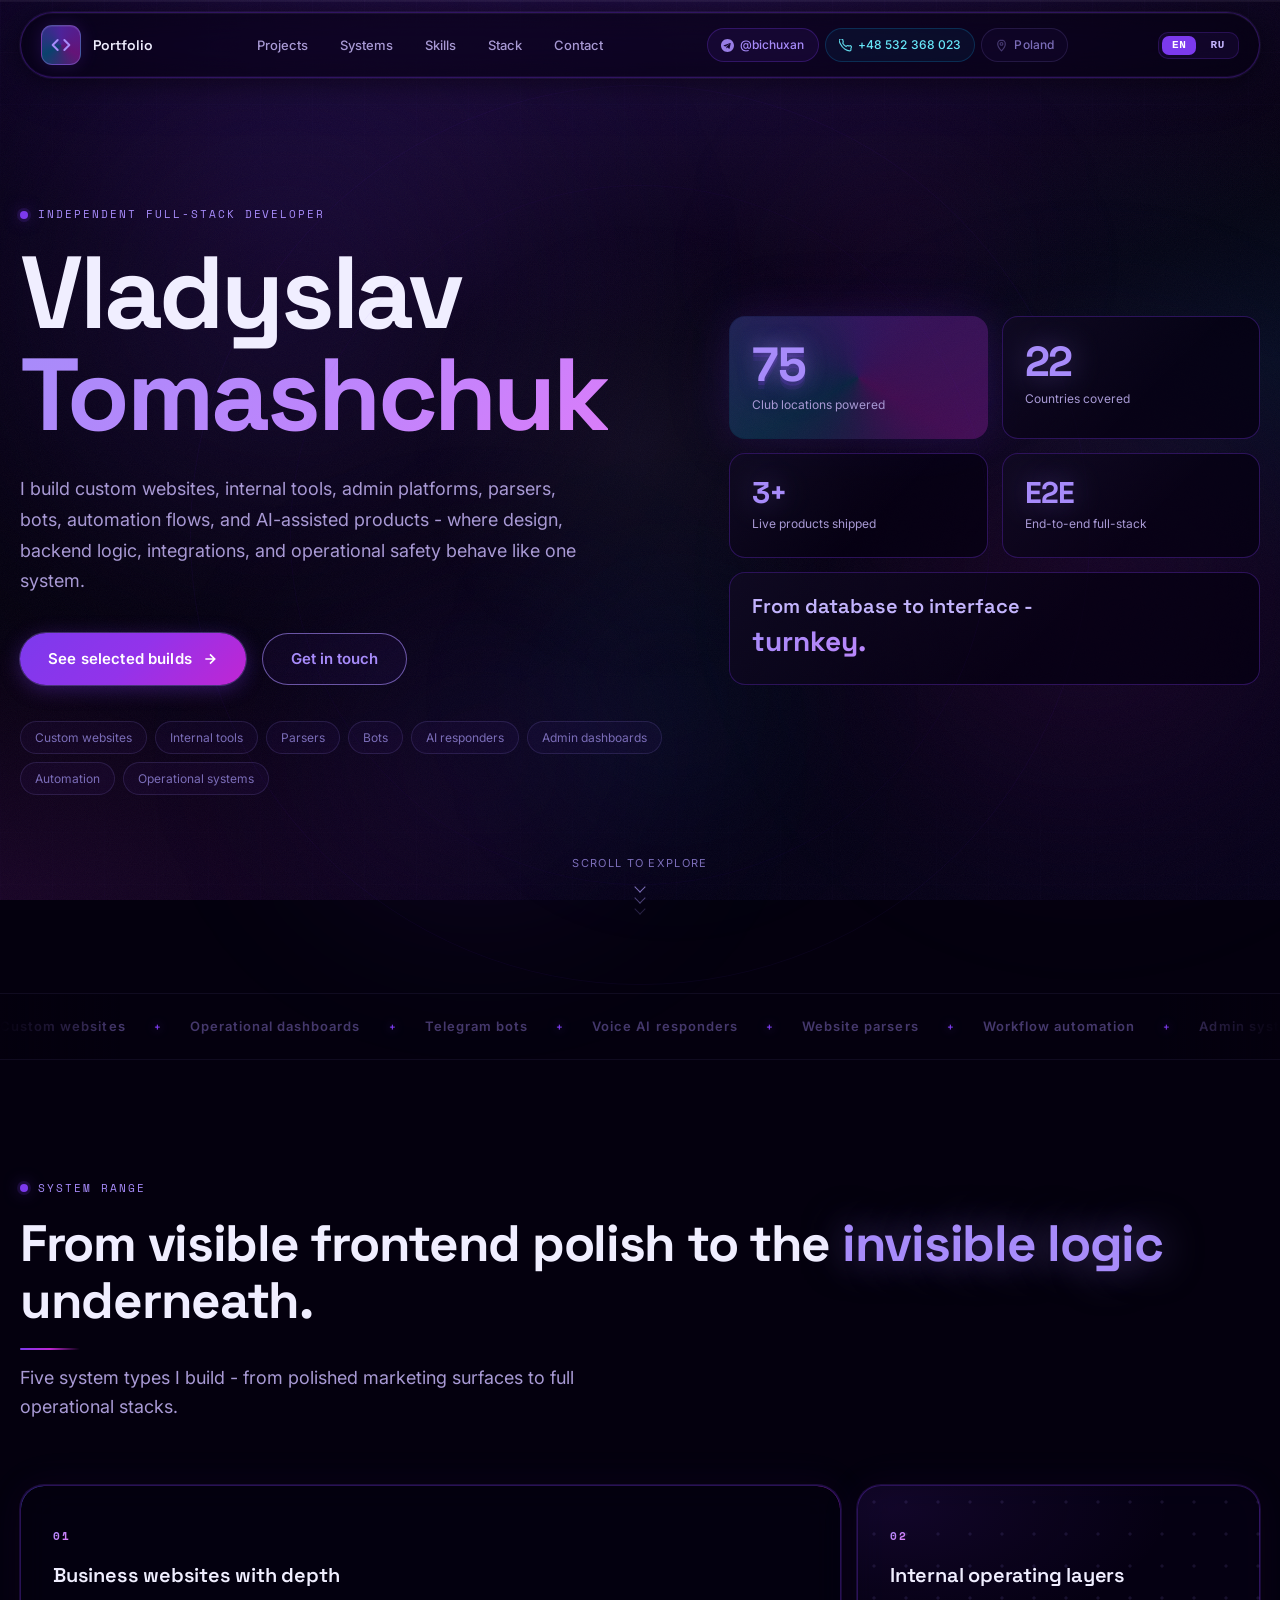
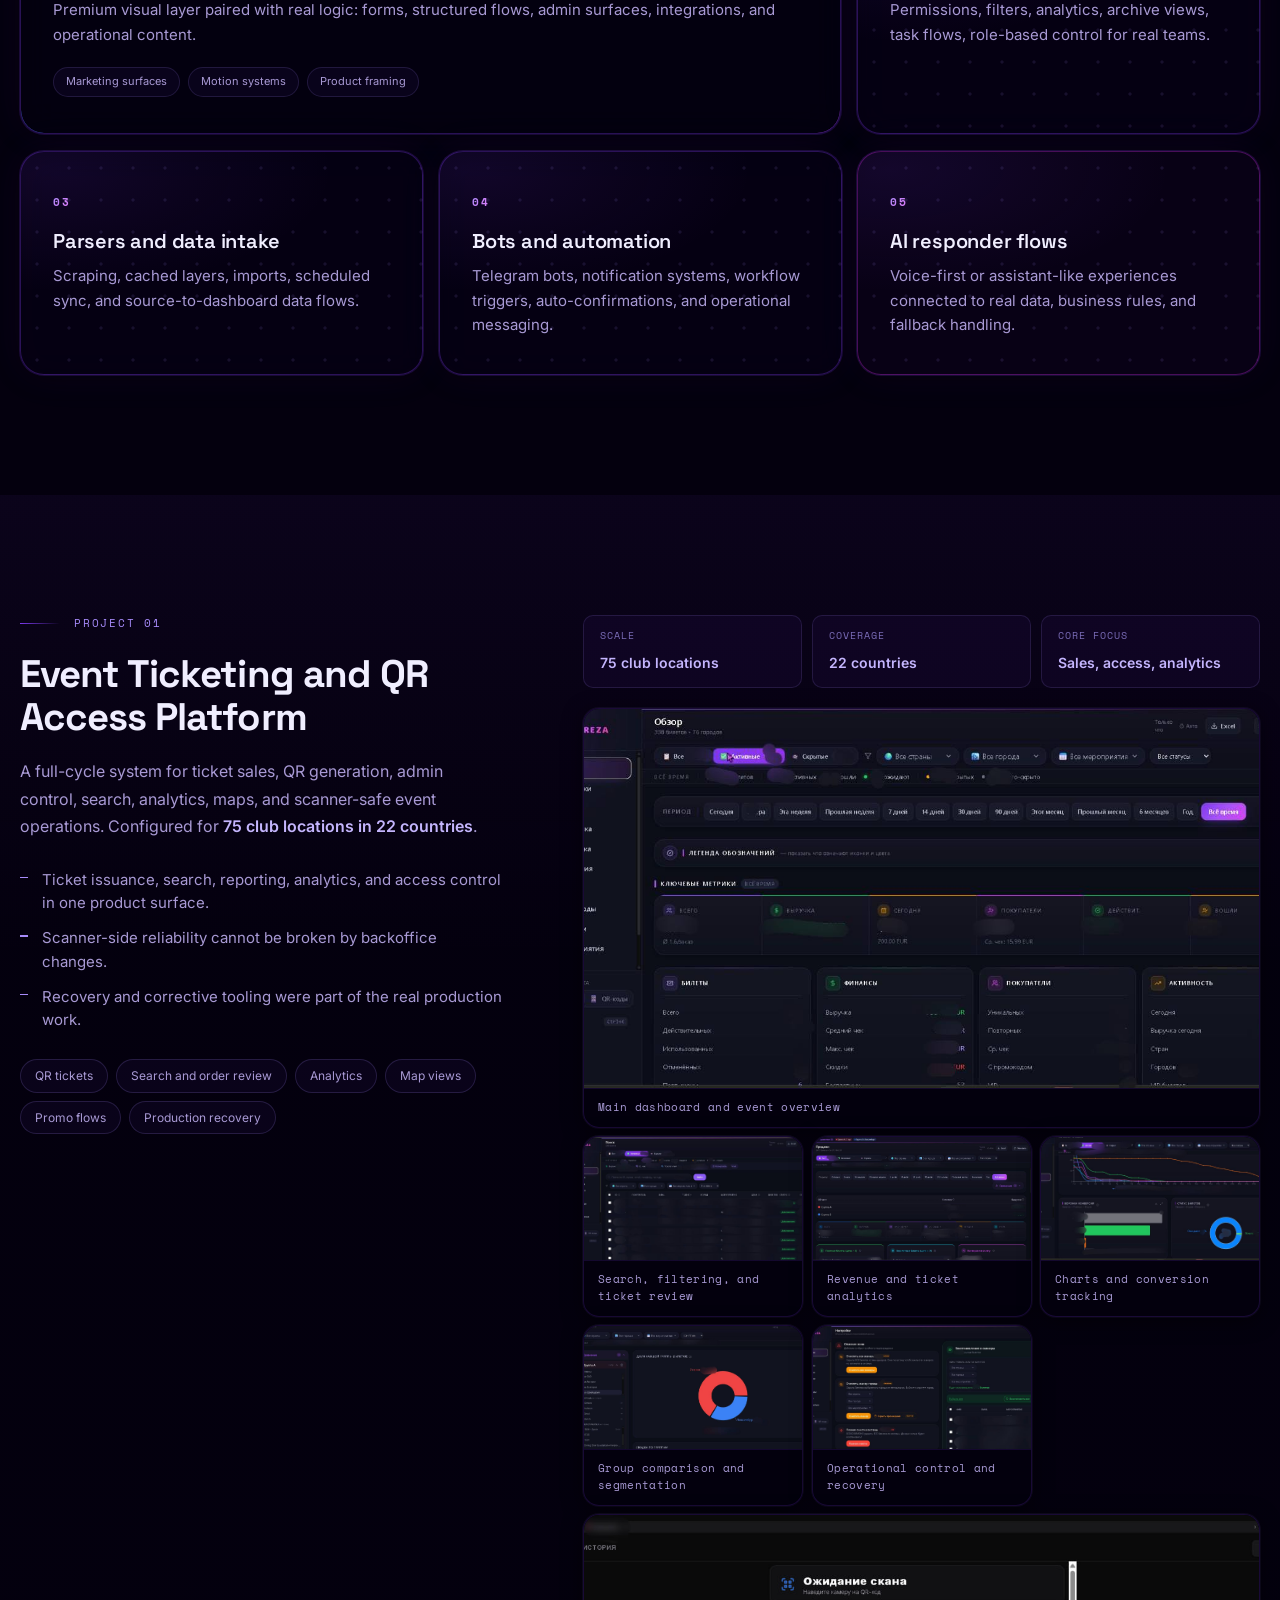
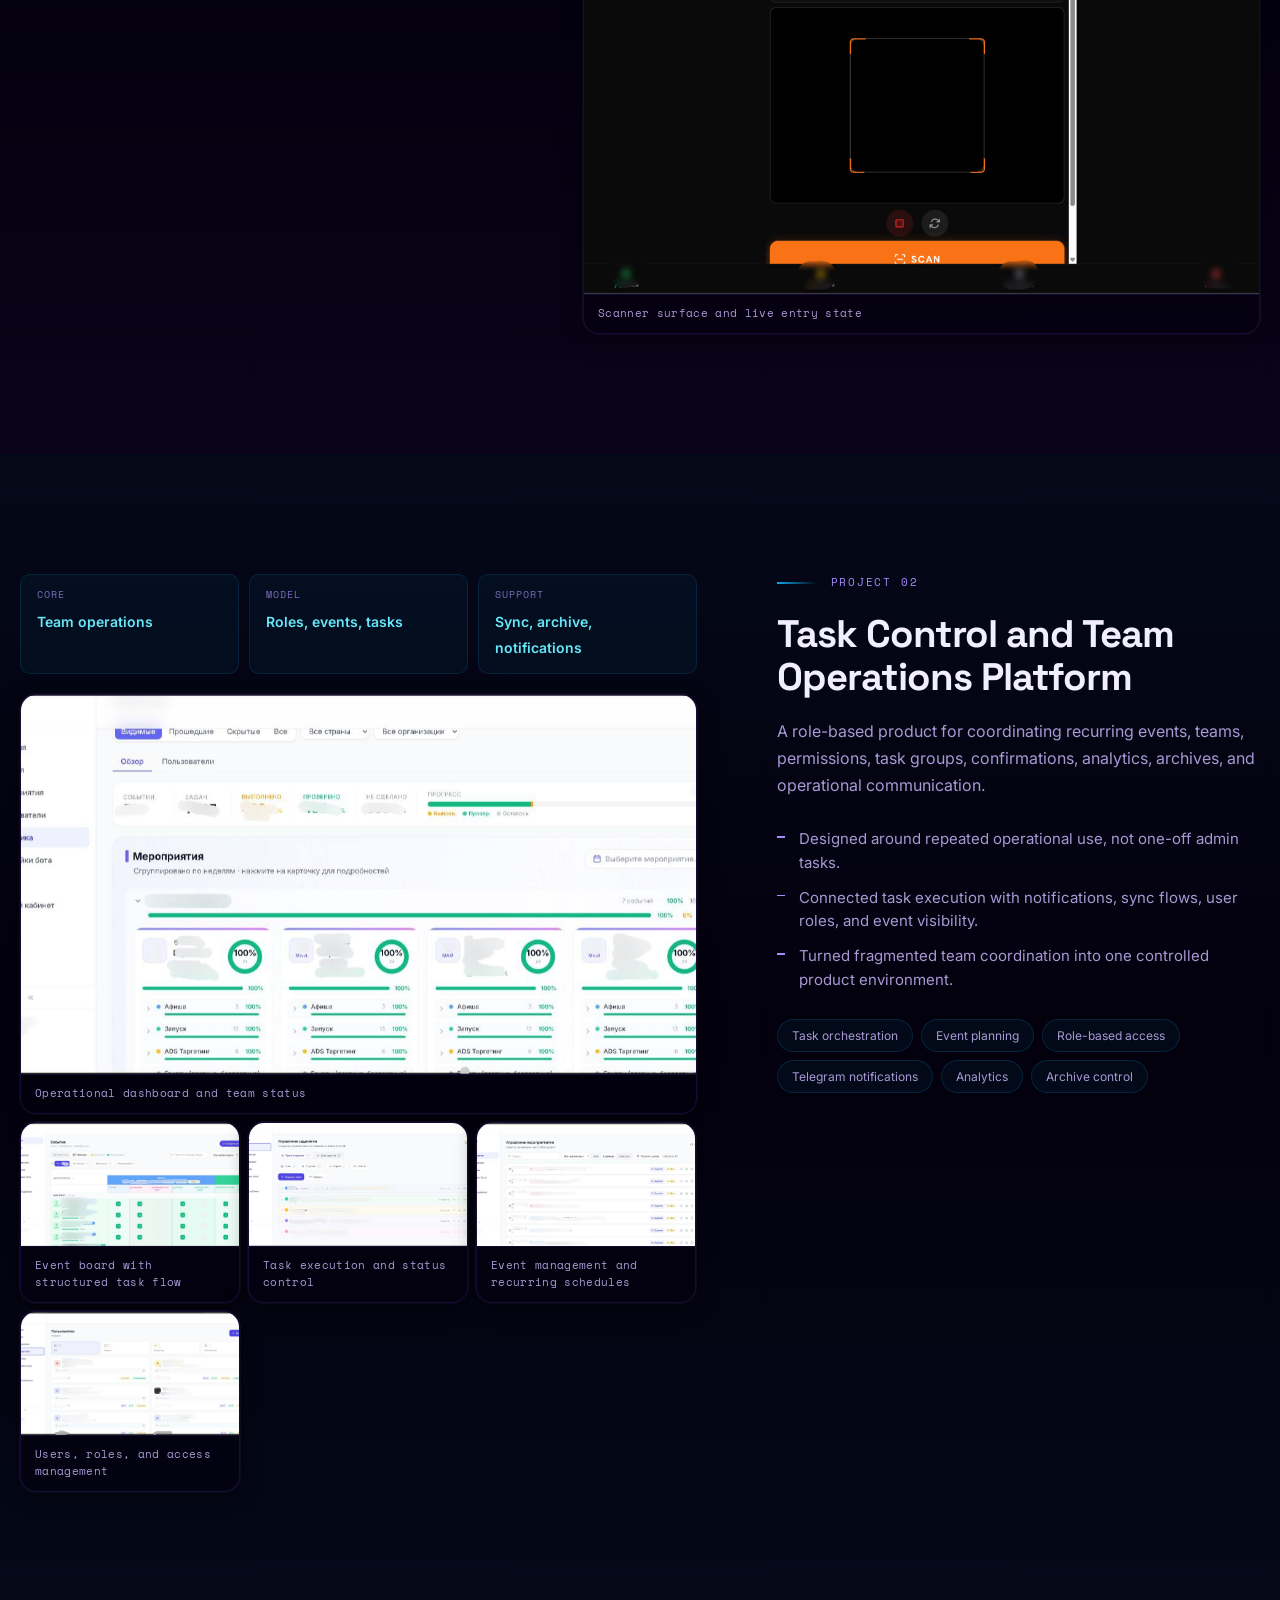
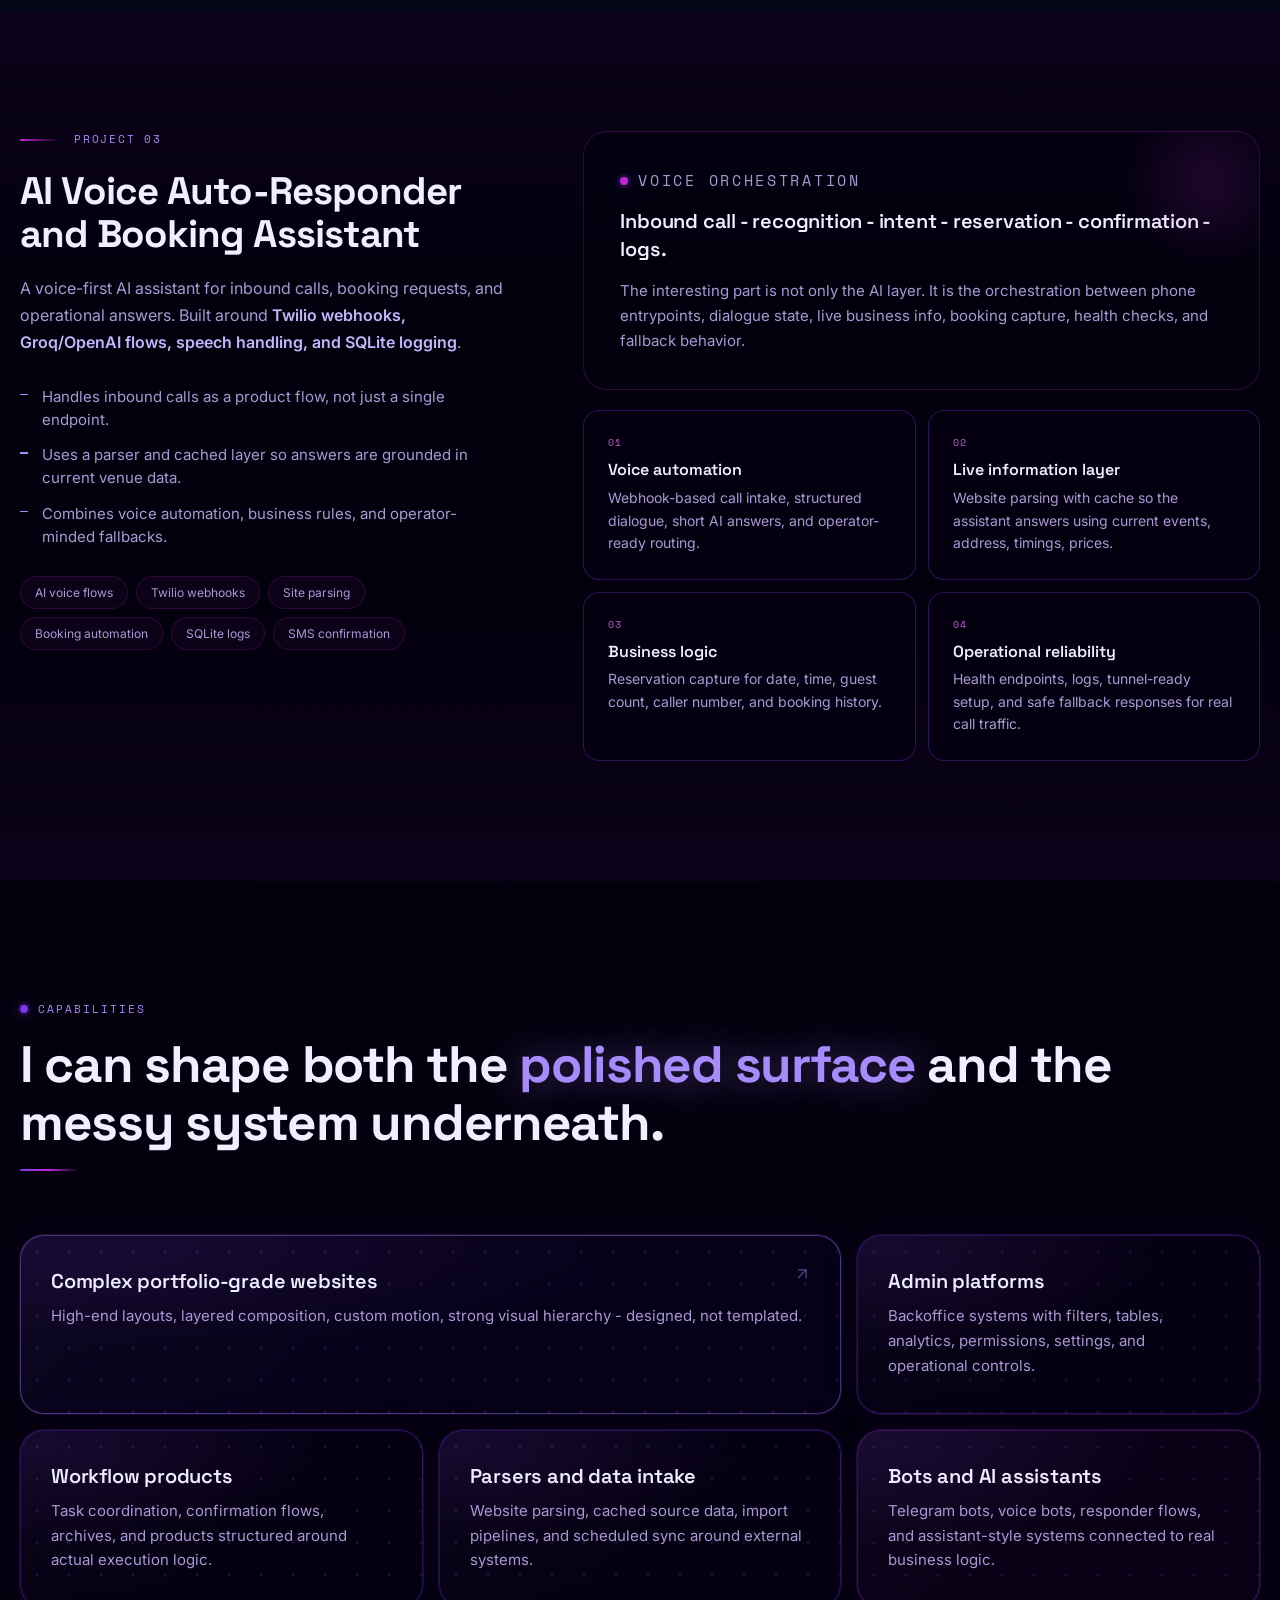
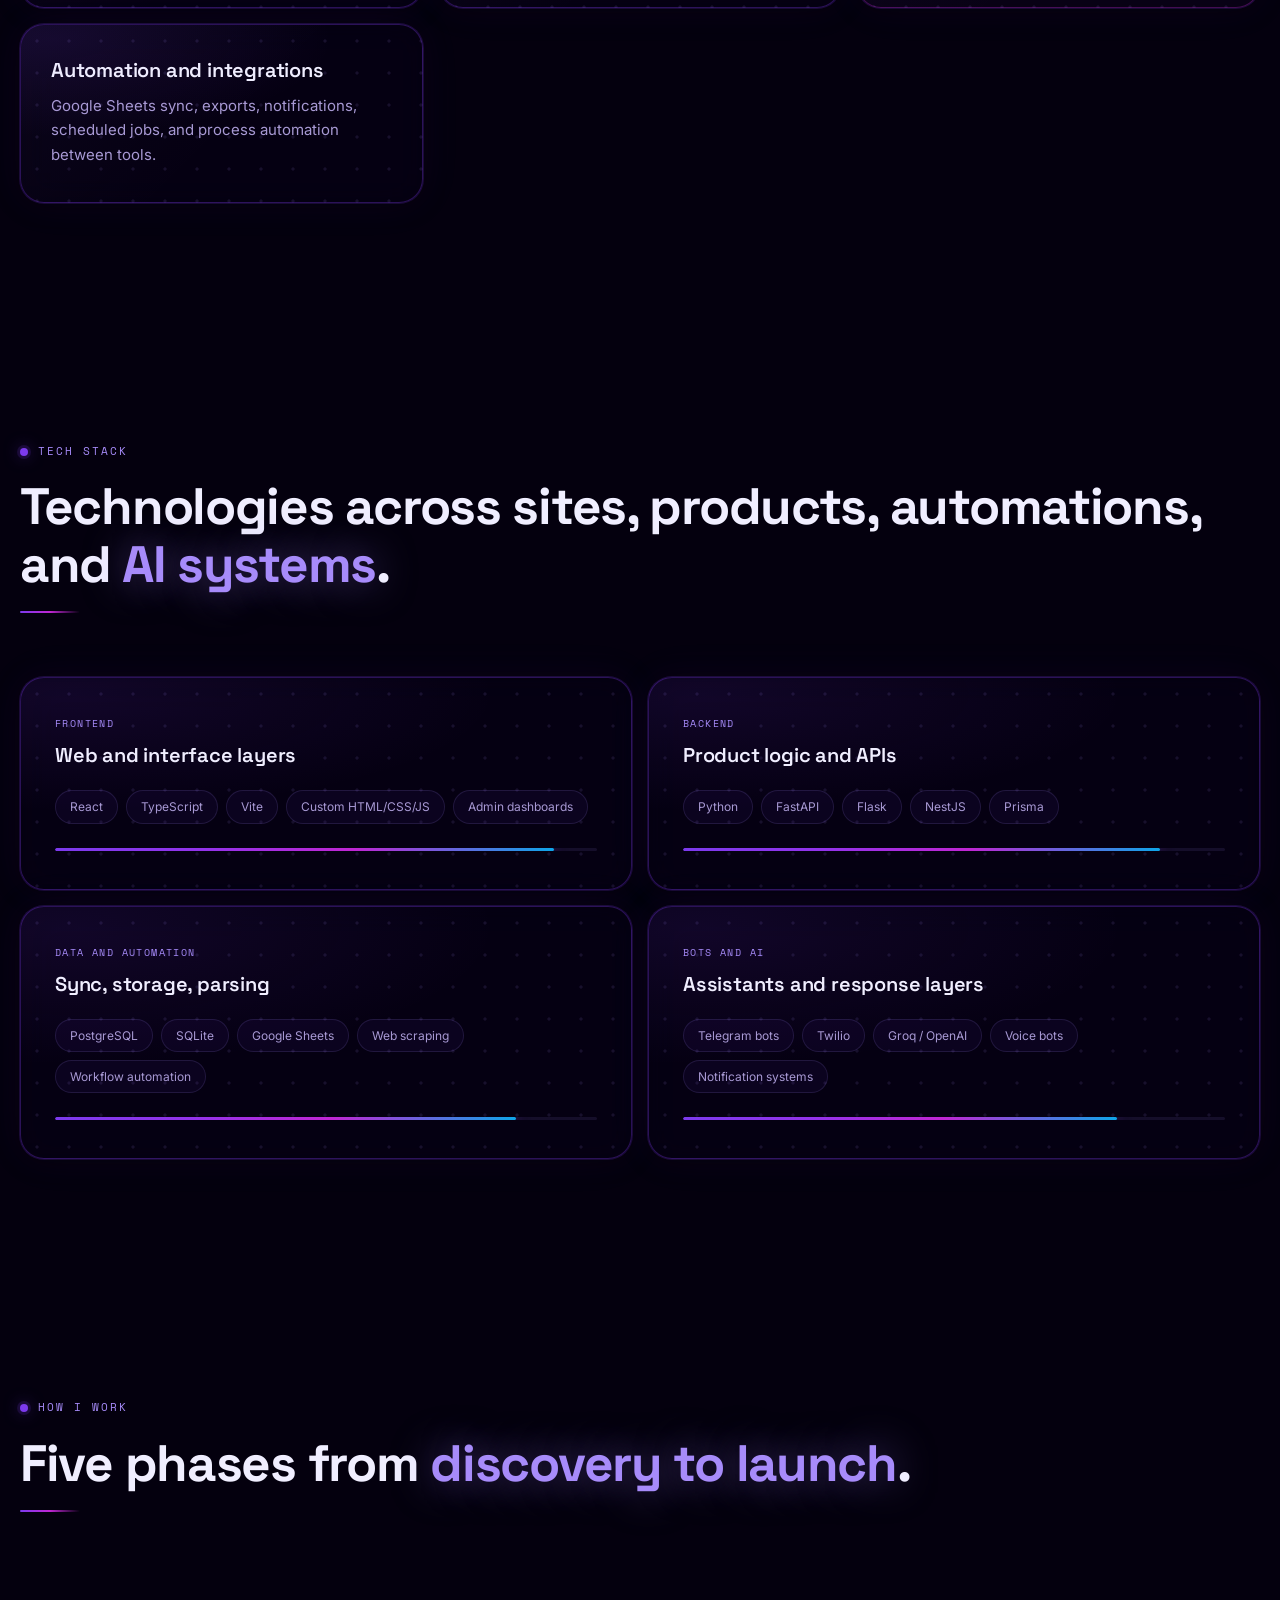
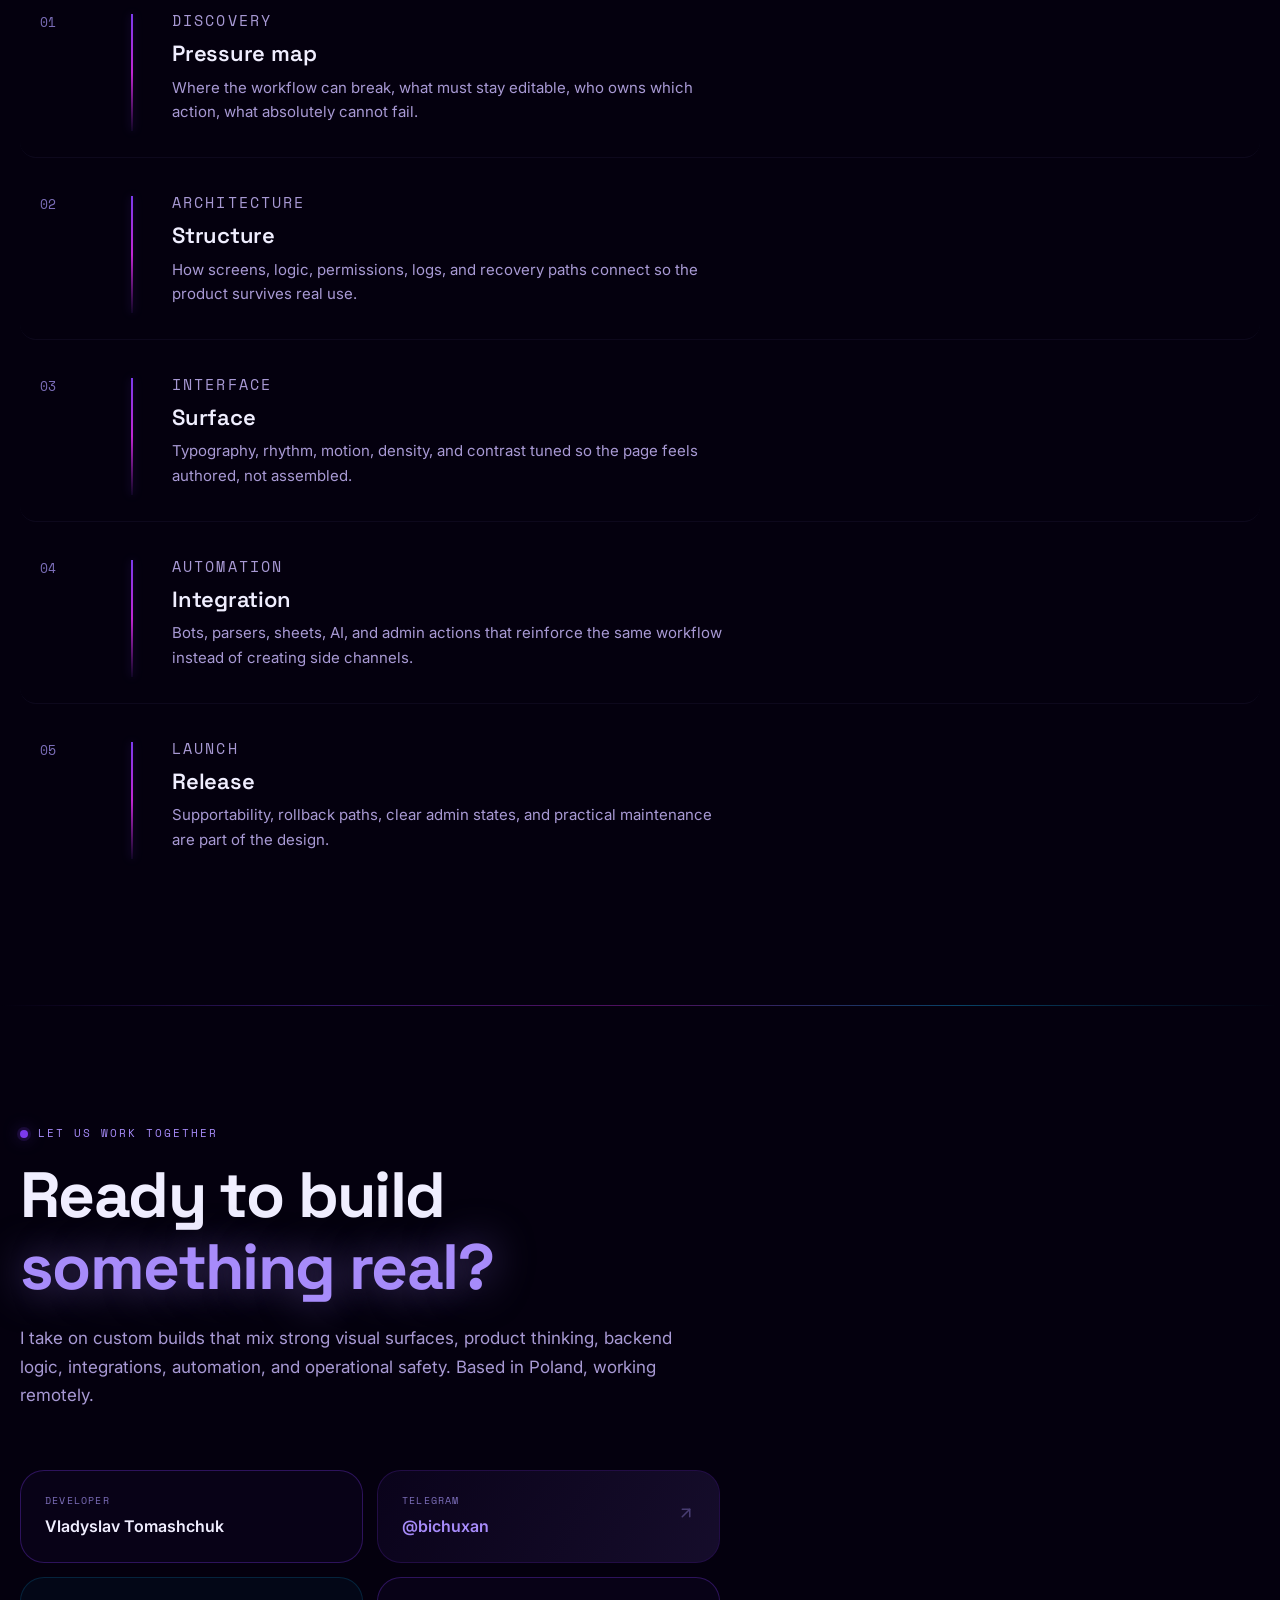
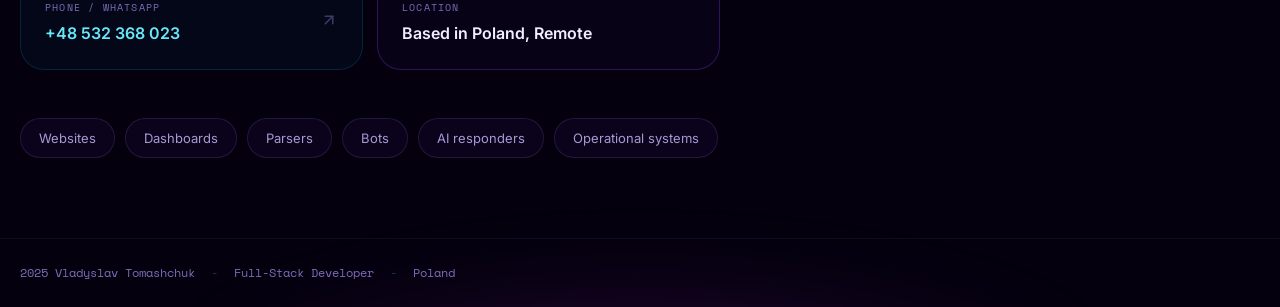
==== case-study.html @ 89c45ba9 "feat: full i18n coverage - all major sections translated EN/RU" ====
﻿<!doctype html>
<html lang="en">
<head>
  <meta charset="utf-8">
  <meta name="viewport" content="width=device-width, initial-scale=1">
  <meta name="description" content="Vladyslav Tomashchuk - Full-Stack Developer. Custom websites, admin platforms, bots, parsers, automation, and AI-assisted systems.">
  <title>Vladyslav Tomashchuk - Full-Stack Developer</title>
  <link rel="preconnect" href="https://fonts.googleapis.com">
  <link rel="preconnect" href="https://fonts.gstatic.com" crossorigin>
  <link href="https://fonts.googleapis.com/css2?family=Space+Grotesk:wght@300;400;500;600;700&family=Inter:wght@300;400;500;600;700&family=Space+Mono:wght@400;700&display=swap" rel="stylesheet">
  <link rel="stylesheet" href="./portfolio.css">
</head>
<body>
  <div id="vanta-bg" aria-hidden="true"></div>
  <div class="bg-gradient" aria-hidden="true"></div>
  <div class="bg-noise" aria-hidden="true"></div>
  <div class="bg-grid" aria-hidden="true"></div>
  <div class="orb orb-1" aria-hidden="true"></div>
  <div class="orb orb-2" aria-hidden="true"></div>
  <div class="orb orb-3" aria-hidden="true"></div>
  <div class="orb orb-4" aria-hidden="true"></div>
  <div class="orb orb-5" aria-hidden="true"></div>
  <div class="cursor-glow" id="cursor-glow" aria-hidden="true"></div>
  <div class="scroll-indicator" aria-hidden="true"><span></span></div>
  <header class="topbar" id="topbar">
    <a class="brand" href="#hero">
      <span class="brand-mark">
        <svg width="20" height="20" viewBox="0 0 24 24" fill="none" stroke="currentColor" stroke-width="2.4" stroke-linecap="round" stroke-linejoin="round" aria-hidden="true">
          <polyline points="16 18 22 12 16 6"/>
          <polyline points="8 6 2 12 8 18"/>
        </svg>
      </span>
      <span class="brand-name">Portfolio</span>
    </a>
    <nav class="topnav" aria-label="Portfolio sections">
      <a href="#projects" class="nav-link">Projects</a>
      <a href="#systems" class="nav-link">Systems</a>
      <a href="#capabilities" class="nav-link">Skills</a>
      <a href="#stack" class="nav-link">Stack</a>
      <a href="#contact" class="nav-link">Contact</a>
    </nav>
    <div class="topbar-contacts">
      <a class="pill pill-tg" href="https://t.me/bichuxan" target="_blank" rel="noopener noreferrer">
        <svg width="13" height="13" viewBox="0 0 24 24" fill="currentColor" aria-hidden="true"><path d="M12 0C5.373 0 0 5.373 0 12s5.373 12 12 12 12-5.373 12-12S18.627 0 12 0zm5.894 8.221-1.97 9.28c-.145.658-.537.818-1.084.508l-3-2.21-1.447 1.394c-.16.16-.295.295-.605.295l.213-3.053 5.56-5.023c.242-.213-.054-.333-.373-.12l-6.871 4.326-2.962-.924c-.643-.204-.657-.643.136-.953l11.57-4.461c.537-.194 1.006.131.833.941z"/></svg>
        @bichuxan
      </a>
      <a class="pill pill-phone" href="tel:+48532368023">
        <svg width="13" height="13" viewBox="0 0 24 24" fill="none" stroke="currentColor" stroke-width="2.2" stroke-linecap="round" stroke-linejoin="round" aria-hidden="true"><path d="M22 16.92v3a2 2 0 01-2.18 2 19.79 19.79 0 01-8.63-3.07A19.5 19.5 0 013.07 9.81 19.79 19.79 0 01.01 1.22 2 2 0 012 0h3a2 2 0 012 1.72c.127.96.361 1.903.7 2.81a2 2 0 01-.45 2.11L6.91 7.91a16 16 0 006.06 6.06l1.27-1.27a2 2 0 012.11-.45c.907.339 1.85.573 2.81.7A2 2 0 0122 16.92z"/></svg>
        +48 532 368 023
      </a>
      <span class="pill pill-location">
        <svg width="13" height="13" viewBox="0 0 24 24" fill="none" stroke="currentColor" stroke-width="2.2" stroke-linecap="round" stroke-linejoin="round" aria-hidden="true"><path d="M12 2C8.13 2 5 5.13 5 9c0 5.25 7 13 7 13s7-7.75 7-13c0-3.87-3.13-7-7-7z"/><circle cx="12" cy="9" r="2.5"/></svg>
        Poland
      </span>
    </div>
    <div class="lang-switch" role="group" aria-label="Language switch">
      <button class="lang-button is-active" type="button" data-lang-trigger="en" aria-pressed="true">EN</button>
      <button class="lang-button" type="button" data-lang-trigger="ru" aria-pressed="false">RU</button>
    </div>
    <button class="menu-toggle" id="menu-toggle" aria-label="Toggle menu">
      <span></span><span></span><span></span>
    </button>
  </header>
  <div class="mobile-nav" id="mobile-nav">
    <a href="#projects">Projects</a>
    <a href="#systems">Systems</a>
    <a href="#capabilities">Skills</a>
    <a href="#stack">Stack</a>
    <a href="#contact">Contact</a>
  </div>
  <main>
    <section class="hero section-anchor" id="hero">
      <div class="hero-inner shell">
        <div class="hero-text-block">
          <p class="eyebrow reveal" data-delay="0"><span class="eyebrow-dot"></span><span data-i18n="hero.eyebrow">Independent Full-Stack Developer</span></p>
          <h1 class="hero-heading reveal" data-delay="120">
            <span class="h1-line">Vladyslav</span>
            <span class="h1-line h1-glow">Tomashchuk</span>
          </h1>
          <p class="hero-sub reveal" data-delay="240" data-i18n="hero.sub">I build custom websites, internal tools, admin platforms, parsers, bots, automation flows, and AI-assisted products - where design, backend logic, integrations, and operational safety behave like one system.</p>
          <div class="hero-cta reveal" data-delay="360">
            <a class="btn-primary" href="#projects"><span data-i18n="hero.ctaPrimary">See selected builds</span><svg width="16" height="16" viewBox="0 0 24 24" fill="none" stroke="currentColor" stroke-width="2.5"><path d="M5 12h14M12 5l7 7-7 7"/></svg></a>
            <a class="btn-outline" href="#contact" data-i18n="hero.ctaSecondary">Get in touch</a>
          </div>
          <div class="hero-tags reveal" data-delay="480">
            <span>Custom websites</span>
            <span>Internal tools</span>
            <span>Parsers</span>
            <span>Bots</span>
            <span>AI responders</span>
            <span>Admin dashboards</span>
            <span>Automation</span>
            <span>Operational systems</span>
          </div>
        </div>
        <div class="hero-stats reveal" data-delay="200">
          <article class="stat-card stat-primary">
            <div class="stat-number" data-count="75">0</div>
            <div class="stat-label" data-i18n="stat.clubs">Club locations powered</div>
          </article>
          <article class="stat-card">
            <div class="stat-number" data-count="22">0</div>
            <div class="stat-label" data-i18n="stat.countries">Countries covered</div>
          </article>
          <article class="stat-card">
            <div class="stat-number stat-text">3+</div>
            <div class="stat-label" data-i18n="stat.products">Live products shipped</div>
          </article>
          <article class="stat-card">
            <div class="stat-number stat-text">E2E</div>
            <div class="stat-label" data-i18n="stat.e2e">End-to-end full-stack</div>
          </article>
          <article class="stat-card stat-wide">
            <div class="stat-tagline" data-i18n="stat.tagline">From database to interface -</div>
            <div class="stat-tagline-accent" data-i18n="stat.turnkey">turnkey.</div>
          </article>
        </div>
      </div>
      <div class="hero-scroll reveal" data-delay="600"><span data-i18n="hero.scroll">Scroll to explore</span><div class="scroll-arrow-anim"><span></span><span></span><span></span></div></div>
    </section>
    <div class="marquee-band" aria-hidden="true">
      <div class="marquee-fade marquee-fade-l"></div>
      <div class="marquee-fade marquee-fade-r"></div>
      <div class="marquee-track">
        <span>Custom websites</span><span class="marquee-sep">+</span><span>Operational dashboards</span><span class="marquee-sep">+</span><span>Telegram bots</span><span class="marquee-sep">+</span><span>Voice AI responders</span><span class="marquee-sep">+</span><span>Website parsers</span><span class="marquee-sep">+</span><span>Workflow automation</span><span class="marquee-sep">+</span><span>Admin systems</span><span class="marquee-sep">+</span><span>Analytics interfaces</span><span class="marquee-sep">+</span><span>Custom websites</span><span class="marquee-sep">+</span><span>Operational dashboards</span><span class="marquee-sep">+</span><span>Telegram bots</span><span class="marquee-sep">+</span><span>Voice AI responders</span><span class="marquee-sep">+</span><span>Website parsers</span><span class="marquee-sep">+</span><span>Workflow automation</span><span class="marquee-sep">+</span><span>Admin systems</span><span class="marquee-sep">+</span><span>Analytics interfaces</span><span class="marquee-sep">+</span>
      </div>
    </div>
    <section class="systems-section shell section-anchor" id="systems">
      <div class="section-head reveal">
        <p class="eyebrow"><span class="eyebrow-dot"></span><span data-i18n="systems.eyebrow">System range</span></p>
        <h2 data-i18n-html="systems.h2">From visible frontend polish to the <span class="text-glow">invisible logic</span> underneath.</h2>
        <p class="section-sub" data-i18n="systems.sub">Five system types I build - from polished marketing surfaces to full operational stacks.</p>
      </div>
      <div class="sys-grid">
        <article class="sys-card sys-wide reveal-scale" data-delay="0"><div class="sys-card-inner"><span class="sys-num">01</span><h3 data-i18n="sys.01.h3">Business websites with depth</h3><p data-i18n="sys.01.p">Premium visual layer paired with real logic: forms, structured flows, admin surfaces, integrations, and operational content.</p><div class="sys-tags"><span>Marketing surfaces</span><span>Motion systems</span><span>Product framing</span></div></div><div class="sys-glow"></div></article>
        <article class="sys-card reveal-scale" data-delay="80"><div class="sys-card-inner"><span class="sys-num">02</span><h3 data-i18n="sys.02.h3">Internal operating layers</h3><p data-i18n="sys.02.p">Permissions, filters, analytics, archive views, task flows, role-based control for real teams.</p></div><div class="sys-glow"></div></article>
        <article class="sys-card reveal-scale" data-delay="160"><div class="sys-card-inner"><span class="sys-num">03</span><h3 data-i18n="sys.03.h3">Parsers and data intake</h3><p data-i18n="sys.03.p">Scraping, cached layers, imports, scheduled sync, and source-to-dashboard data flows.</p></div><div class="sys-glow"></div></article>
        <article class="sys-card reveal-scale" data-delay="240"><div class="sys-card-inner"><span class="sys-num">04</span><h3 data-i18n="sys.04.h3">Bots and automation</h3><p data-i18n="sys.04.p">Telegram bots, notification systems, workflow triggers, auto-confirmations, and operational messaging.</p></div><div class="sys-glow"></div></article>
        <article class="sys-card sys-accent reveal-scale" data-delay="320"><div class="sys-card-inner"><span class="sys-num">05</span><h3 data-i18n="sys.05.h3">AI responder flows</h3><p data-i18n="sys.05.p">Voice-first or assistant-like experiences connected to real data, business rules, and fallback handling.</p></div><div class="sys-glow sys-glow-accent"></div></article>
      </div>
    </section>
    <section class="project-section project-dark section-anchor" id="projects">
      <div class="shell project-layout">
        <div class="project-copy reveal-left">
          <p class="project-kicker"><span class="kicker-line"></span>Project 01</p>
          <h2 data-i18n="proj.01.h2">Event Ticketing and QR Access Platform</h2>
          <p class="project-desc" data-i18n-html="proj.01.desc">A full-cycle system for ticket sales, QR generation, admin control, search, analytics, maps, and scanner-safe event operations. Configured for <strong>75 club locations in 22 countries</strong>.</p>
          <ul class="project-facts"><li data-i18n="proj.01.f1">Ticket issuance, search, reporting, analytics, and access control in one product surface.</li><li data-i18n="proj.01.f2">Scanner-side reliability cannot be broken by backoffice changes.</li><li data-i18n="proj.01.f3">Recovery and corrective tooling were part of the real production work.</li></ul>
          <div class="project-tags"><span>QR tickets</span><span>Search and order review</span><span>Analytics</span><span>Map views</span><span>Promo flows</span><span>Production recovery</span></div>
        </div>
        <div class="project-visual reveal" data-delay="120">
          <div class="project-metrics"><div class="metric-chip"><span class="metric-label">Scale</span><strong>75 club locations</strong></div><div class="metric-chip"><span class="metric-label">Coverage</span><strong>22 countries</strong></div><div class="metric-chip"><span class="metric-label">Core focus</span><strong>Sales, access, analytics</strong></div></div>
          <div class="gallery-grid">
            <figure class="gallery-item gi-wide"><div class="gallery-img-wrap"><img src="./assets/screens/ticketing-dashboard.jpg?v=20260504-photos" alt="Event ticketing dashboard" loading="lazy"></div><figcaption>Main dashboard and event overview</figcaption></figure>
            <figure class="gallery-item"><div class="gallery-img-wrap"><img src="./assets/screens/ticketing-search.jpg?v=20260504-photos" alt="Ticket search" loading="lazy"></div><figcaption>Search, filtering, and ticket review</figcaption></figure>
            <figure class="gallery-item"><div class="gallery-img-wrap"><img src="./assets/screens/ticketing-analytics-overview.jpg?v=20260504-photos" alt="Analytics overview" loading="lazy"></div><figcaption>Revenue and ticket analytics</figcaption></figure>
            <figure class="gallery-item"><div class="gallery-img-wrap"><img src="./assets/screens/ticketing-charts.jpg?v=20260504-photos" alt="Charts" loading="lazy"></div><figcaption>Charts and conversion tracking</figcaption></figure>
            <figure class="gallery-item"><div class="gallery-img-wrap"><img src="./assets/screens/ticketing-segmentation.jpg?v=20260504-photos" alt="Segmentation" loading="lazy"></div><figcaption>Group comparison and segmentation</figcaption></figure>
            <figure class="gallery-item"><div class="gallery-img-wrap"><img src="./assets/screens/ticketing-map.jpg?v=20260504-photos" alt="Map controls" loading="lazy"></div><figcaption>Operational control and recovery</figcaption></figure>
            <figure class="gallery-item gi-wide"><div class="gallery-img-wrap"><img src="./assets/screens/scanner.jpg?v=20260505-scanner" alt="Scanner surface" loading="lazy"></div><figcaption>Scanner surface and live entry state</figcaption></figure>
          </div>
        </div>
      </div>
    </section>
    <section class="project-section project-mid">
      <div class="shell project-layout project-layout-rev">
        <div class="project-copy reveal-left">
          <p class="project-kicker"><span class="kicker-line kicker-cyan"></span>Project 02</p>
          <h2 data-i18n="proj.02.h2">Task Control and Team Operations Platform</h2>
          <p class="project-desc" data-i18n="proj.02.desc">A role-based product for coordinating recurring events, teams, permissions, task groups, confirmations, analytics, archives, and operational communication.</p>
          <ul class="project-facts"><li data-i18n="proj.02.f1">Designed around repeated operational use, not one-off admin tasks.</li><li data-i18n="proj.02.f2">Connected task execution with notifications, sync flows, user roles, and event visibility.</li><li data-i18n="proj.02.f3">Turned fragmented team coordination into one controlled product environment.</li></ul>
          <div class="project-tags project-tags-cyan"><span>Task orchestration</span><span>Event planning</span><span>Role-based access</span><span>Telegram notifications</span><span>Analytics</span><span>Archive control</span></div>
        </div>
        <div class="project-visual reveal" data-delay="120">
          <div class="project-metrics"><div class="metric-chip metric-chip-cyan"><span class="metric-label">Core</span><strong>Team operations</strong></div><div class="metric-chip metric-chip-cyan"><span class="metric-label">Model</span><strong>Roles, events, tasks</strong></div><div class="metric-chip metric-chip-cyan"><span class="metric-label">Support</span><strong>Sync, archive, notifications</strong></div></div>
          <div class="gallery-grid">
            <figure class="gallery-item gi-wide"><div class="gallery-img-wrap"><img src="./assets/screens/task-control-dashboard.jpg?v=20260504-photos" alt="Task control dashboard" loading="lazy"></div><figcaption>Operational dashboard and team status</figcaption></figure>
            <figure class="gallery-item"><div class="gallery-img-wrap"><img src="./assets/screens/task-control-events-board.jpg?v=20260504-photos" alt="Events board" loading="lazy"></div><figcaption>Event board with structured task flow</figcaption></figure>
            <figure class="gallery-item"><div class="gallery-img-wrap"><img src="./assets/screens/task-control-tasks.jpg?v=20260504-photos" alt="Tasks" loading="lazy"></div><figcaption>Task execution and status control</figcaption></figure>
            <figure class="gallery-item"><div class="gallery-img-wrap"><img src="./assets/screens/task-control-events-list.jpg?v=20260504-photos" alt="Events list" loading="lazy"></div><figcaption>Event management and recurring schedules</figcaption></figure>
            <figure class="gallery-item"><div class="gallery-img-wrap"><img src="./assets/screens/task-control-users.jpg?v=20260504-photos" alt="Users" loading="lazy"></div><figcaption>Users, roles, and access management</figcaption></figure>
          </div>
        </div>
      </div>
    </section>
    <section class="project-section project-dark">
      <div class="shell project-layout">
        <div class="project-copy reveal-left">
          <p class="project-kicker"><span class="kicker-line kicker-magenta"></span>Project 03</p>
          <h2 data-i18n="proj.03.h2">AI Voice Auto-Responder and Booking Assistant</h2>
          <p class="project-desc" data-i18n-html="proj.03.desc">A voice-first AI assistant for inbound calls, booking requests, and operational answers. Built around <strong>Twilio webhooks, Groq/OpenAI flows, speech handling, and SQLite logging</strong>.</p>
          <ul class="project-facts"><li data-i18n="proj.03.f1">Handles inbound calls as a product flow, not just a single endpoint.</li><li data-i18n="proj.03.f2">Uses a parser and cached layer so answers are grounded in current venue data.</li><li data-i18n="proj.03.f3">Combines voice automation, business rules, and operator-minded fallbacks.</li></ul>
          <div class="project-tags project-tags-magenta"><span>AI voice flows</span><span>Twilio webhooks</span><span>Site parsing</span><span>Booking automation</span><span>SQLite logs</span><span>SMS confirmation</span></div>
        </div>
        <div class="ai-board reveal" data-delay="120">
          <article class="ai-core"><p class="eyebrow eyebrow-sm"><span class="eyebrow-dot eyebrow-dot-magenta"></span>Voice orchestration</p><h3>Inbound call - recognition - intent - reservation - confirmation - logs.</h3><p>The interesting part is not only the AI layer. It is the orchestration between phone entrypoints, dialogue state, live business info, booking capture, health checks, and fallback behavior.</p></article>
          <div class="ai-details">
            <article class="ai-detail reveal" data-delay="0"><div class="ai-detail-num">01</div><h4>Voice automation</h4><p>Webhook-based call intake, structured dialogue, short AI answers, and operator-ready routing.</p></article>
            <article class="ai-detail reveal" data-delay="80"><div class="ai-detail-num">02</div><h4>Live information layer</h4><p>Website parsing with cache so the assistant answers using current events, address, timings, prices.</p></article>
            <article class="ai-detail reveal" data-delay="160"><div class="ai-detail-num">03</div><h4>Business logic</h4><p>Reservation capture for date, time, guest count, caller number, and booking history.</p></article>
            <article class="ai-detail reveal" data-delay="240"><div class="ai-detail-num">04</div><h4>Operational reliability</h4><p>Health endpoints, logs, tunnel-ready setup, and safe fallback responses for real call traffic.</p></article>
          </div>
        </div>
      </div>
    </section>
    <section class="capabilities-section shell section-anchor" id="capabilities">
      <div class="section-head reveal">
        <p class="eyebrow"><span class="eyebrow-dot"></span><span data-i18n="capabilities.eyebrow">Capabilities</span></p>
        <h2 data-i18n-html="cap.h2">I can shape both the <span class="text-glow">polished surface</span> and the messy system underneath.</h2>
      </div>
      <div class="cap-grid">
        <article class="cap-card cap-featured reveal" data-delay="0"><h3 data-i18n="cap.01.h3">Complex portfolio-grade websites</h3><p data-i18n="cap.01.p">High-end layouts, layered composition, custom motion, strong visual hierarchy - designed, not templated.</p><div class="cap-arrow"><svg width="20" height="20" viewBox="0 0 24 24" fill="none" stroke="currentColor" stroke-width="2"><path d="M7 17L17 7M7 7h10v10"/></svg></div></article>
        <article class="cap-card reveal" data-delay="80"><h3 data-i18n="cap.02.h3">Admin platforms</h3><p data-i18n="cap.02.p">Backoffice systems with filters, tables, analytics, permissions, settings, and operational controls.</p></article>
        <article class="cap-card reveal" data-delay="160"><h3 data-i18n="cap.03.h3">Workflow products</h3><p data-i18n="cap.03.p">Task coordination, confirmation flows, archives, and products structured around actual execution logic.</p></article>
        <article class="cap-card reveal" data-delay="240"><h3 data-i18n="cap.04.h3">Parsers and data intake</h3><p data-i18n="cap.04.p">Website parsing, cached source data, import pipelines, and scheduled sync around external systems.</p></article>
        <article class="cap-card cap-dark reveal" data-delay="320"><h3 data-i18n="cap.05.h3">Bots and AI assistants</h3><p data-i18n="cap.05.p">Telegram bots, voice bots, responder flows, and assistant-style systems connected to real business logic.</p></article>
        <article class="cap-card reveal" data-delay="400"><h3 data-i18n="cap.06.h3">Automation and integrations</h3><p data-i18n="cap.06.p">Google Sheets sync, exports, notifications, scheduled jobs, and process automation between tools.</p></article>
      </div>
    </section>
    <section class="stack-section shell section-anchor" id="stack">
      <div class="section-head reveal">
        <p class="eyebrow"><span class="eyebrow-dot"></span><span data-i18n="stack.eyebrow">Tech stack</span></p>
        <h2 data-i18n-html="stack.h2">Technologies across sites, products, automations, and <span class="text-glow">AI systems</span>.</h2>
      </div>
      <div class="stack-grid">
        <article class="stack-panel reveal" data-delay="0"><div class="stack-panel-top"><p class="stack-label" data-i18n="stack.fe.label">Frontend</p></div><h3 data-i18n="stack.fe.h3">Web and interface layers</h3><div class="stack-tags"><span>React</span><span>TypeScript</span><span>Vite</span><span>Custom HTML/CSS/JS</span><span>Admin dashboards</span></div><div class="stack-bar"><span style="width:92%"></span></div></article>
        <article class="stack-panel reveal" data-delay="100"><div class="stack-panel-top"><p class="stack-label" data-i18n="stack.be.label">Backend</p></div><h3 data-i18n="stack.be.h3">Product logic and APIs</h3><div class="stack-tags"><span>Python</span><span>FastAPI</span><span>Flask</span><span>NestJS</span><span>Prisma</span></div><div class="stack-bar"><span style="width:88%"></span></div></article>
        <article class="stack-panel reveal" data-delay="200"><div class="stack-panel-top"><p class="stack-label" data-i18n="stack.data.label">Data and automation</p></div><h3 data-i18n="stack.data.h3">Sync, storage, parsing</h3><div class="stack-tags"><span>PostgreSQL</span><span>SQLite</span><span>Google Sheets</span><span>Web scraping</span><span>Workflow automation</span></div><div class="stack-bar"><span style="width:85%"></span></div></article>
        <article class="stack-panel reveal" data-delay="300"><div class="stack-panel-top"><p class="stack-label" data-i18n="stack.ai.label">Bots and AI</p></div><h3 data-i18n="stack.ai.h3">Assistants and response layers</h3><div class="stack-tags"><span>Telegram bots</span><span>Twilio</span><span>Groq / OpenAI</span><span>Voice bots</span><span>Notification systems</span></div><div class="stack-bar"><span style="width:80%"></span></div></article>
      </div>
    </section>
    <section class="process-section shell">
      <div class="section-head reveal">
        <p class="eyebrow"><span class="eyebrow-dot"></span><span data-i18n="process.eyebrow">How I work</span></p>
        <h2 data-i18n-html="process.h2">Five phases from <span class="text-glow">discovery to launch</span>.</h2>
      </div>
      <div class="process-steps">
        <article class="process-step reveal" data-delay="0"><div class="step-number">01</div><div class="step-line"></div><div class="step-body"><p class="step-tag" data-i18n="step.01.tag">Discovery</p><h3 data-i18n="step.01.h3">Pressure map</h3><p data-i18n="step.01.p">Where the workflow can break, what must stay editable, who owns which action, what absolutely cannot fail.</p></div></article>
        <article class="process-step reveal" data-delay="80"><div class="step-number">02</div><div class="step-line"></div><div class="step-body"><p class="step-tag" data-i18n="step.02.tag">Architecture</p><h3 data-i18n="step.02.h3">Structure</h3><p data-i18n="step.02.p">How screens, logic, permissions, logs, and recovery paths connect so the product survives real use.</p></div></article>
        <article class="process-step reveal" data-delay="160"><div class="step-number">03</div><div class="step-line"></div><div class="step-body"><p class="step-tag" data-i18n="step.03.tag">Interface</p><h3 data-i18n="step.03.h3">Surface</h3><p data-i18n="step.03.p">Typography, rhythm, motion, density, and contrast tuned so the page feels authored, not assembled.</p></div></article>
        <article class="process-step reveal" data-delay="240"><div class="step-number">04</div><div class="step-line"></div><div class="step-body"><p class="step-tag" data-i18n="step.04.tag">Automation</p><h3 data-i18n="step.04.h3">Integration</h3><p data-i18n="step.04.p">Bots, parsers, sheets, AI, and admin actions that reinforce the same workflow instead of creating side channels.</p></div></article>
        <article class="process-step reveal" data-delay="320"><div class="step-number">05</div><div class="step-line step-line-last"></div><div class="step-body"><p class="step-tag" data-i18n="step.05.tag">Launch</p><h3 data-i18n="step.05.h3">Release</h3><p data-i18n="step.05.p">Supportability, rollback paths, clear admin states, and practical maintenance are part of the design.</p></div></article>
      </div>
    </section>
  </main>
  <footer class="site-footer section-anchor" id="contact">
    <div class="footer-glow" aria-hidden="true"></div>
    <div class="shell footer-inner">
      <div class="footer-headline reveal">
        <p class="eyebrow"><span class="eyebrow-dot"></span><span data-i18n="footer.eyebrow">Let us work together</span></p>
        <h2 data-i18n-html="footer.h2">Ready to build <span class="text-glow">something real?</span></h2>
        <p class="footer-sub" data-i18n="footer.sub">I take on custom builds that mix strong visual surfaces, product thinking, backend logic, integrations, automation, and operational safety. Based in Poland, working remotely.</p>
      </div>
      <div class="footer-contacts reveal" data-delay="120">
        <div class="contact-card contact-card-name"><div><span class="contact-label">Developer</span><strong class="contact-value">Vladyslav Tomashchuk</strong></div></div>
        <a class="contact-card contact-card-tg contact-link" href="https://t.me/bichuxan" target="_blank" rel="noopener noreferrer"><div><span class="contact-label">Telegram</span><strong class="contact-value">@bichuxan</strong></div><div class="contact-arrow"><svg width="18" height="18" viewBox="0 0 24 24" fill="none" stroke="currentColor" stroke-width="2" stroke-linecap="round" stroke-linejoin="round"><line x1="7" y1="17" x2="17" y2="7"/><polyline points="7 7 17 7 17 17"/></svg></div></a>
        <a class="contact-card contact-card-phone contact-link" href="tel:+48532368023"><div><span class="contact-label">Phone / WhatsApp</span><strong class="contact-value">+48 532 368 023</strong></div><div class="contact-arrow"><svg width="18" height="18" viewBox="0 0 24 24" fill="none" stroke="currentColor" stroke-width="2" stroke-linecap="round" stroke-linejoin="round"><line x1="7" y1="17" x2="17" y2="7"/><polyline points="7 7 17 7 17 17"/></svg></div></a>
        <div class="contact-card contact-card-loc"><div><span class="contact-label">Location</span><strong class="contact-value">Based in Poland, Remote</strong></div></div>
      </div>
      <div class="footer-chips reveal" data-delay="240"><span>Websites</span><span>Dashboards</span><span>Parsers</span><span>Bots</span><span>AI responders</span><span>Operational systems</span></div>
    </div>
    <div class="footer-bottom"><div class="shell footer-bottom-inner"><span>2025 Vladyslav Tomashchuk</span><span class="footer-sep">-</span><span>Full-Stack Developer</span><span class="footer-sep">-</span><span>Poland</span></div></div>
  </footer>
  <div id="lb" role="dialog" aria-modal="true" aria-label="Image viewer" hidden>
    <div id="lb-bd"></div>
    <button id="lb-prev" aria-label="Previous image">&#8592;</button>
    <button id="lb-next" aria-label="Next image">&#8594;</button>
    <button id="lb-close" aria-label="Close">&#10005;</button>
    <figure id="lb-frame">
      <span class="lb-c lb-c-tl"></span>
      <span class="lb-c lb-c-tr"></span>
      <span class="lb-c lb-c-bl"></span>
      <span class="lb-c lb-c-br"></span>
      <div class="lb-scan"></div>
      <img id="lb-img" src="" alt="">
      <figcaption id="lb-cap"></figcaption>
    </figure>
    <div id="lb-hud"><span id="lb-idx"></span></div>
  </div>
  <script src="https://cdn.jsdelivr.net/npm/three@0.134.0/build/three.min.js"></script>
  <script src="https://cdn.jsdelivr.net/npm/vanta@0.5.24/dist/vanta.globe.min.js"></script>
  <script src="./portfolio.js"></script>
</body>
</html>
---- portfolio.css ----
﻿/* ================================================================
   PORTFOLIO — NEON DARK THEME
   Vladyslav Tomashchuk — Full-Stack Developer
   ================================================================ */

/* ── CSS Custom Properties ─────────────────────────────────────── */
:root {
  /* Background */
  --bg-0: #04000E;
  --bg-1: #070018;
  --bg-2: #0C0025;
  --bg-3: #110030;

  /* Neon accents */
  --violet: #7C3AED;
  --violet-lt: #A78BFA;
  --violet-glow: rgba(124, 58, 237, 0.55);
  --violet-glow-soft: rgba(167, 139, 250, 0.18);
  --magenta: #C026D3;
  --magenta-lt: #E879F9;
  --magenta-glow: rgba(192, 38, 211, 0.5);
  --cyan: #0EA5E9;
  --cyan-lt: #67E8F9;
  --cyan-glow: rgba(14, 165, 233, 0.45);

  /* Surface & borders */
  --surface: rgba(6, 1, 18, 0.78);
  --surface-hover: rgba(12, 4, 32, 0.85);
  --surface-active: rgba(20, 8, 50, 0.9);
  --border: rgba(124, 58, 237, 0.32);
  --border-hover: rgba(167, 139, 250, 0.60);
  --border-strong: rgba(167, 139, 250, 0.6);

  /* Text */
  --text-primary: #F0EEFF;
  --text-secondary: #C4B5FD;
  --text-muted: #A899D4;
  --text-dim: #7B6DB8;

  /* Shadows */
  --shadow-card: 0 2px 20px rgba(0,0,0,0.55), 0 0 0 1px rgba(124,58,237,0.25), 0 0 40px rgba(124,58,237,0.08);
  --shadow-card-hover: 0 8px 40px rgba(0,0,0,0.65), 0 0 0 1px rgba(167,139,250,0.5), 0 0 80px rgba(124,58,237,0.22);
  --shadow-glow: 0 0 40px rgba(124,58,237,0.35);
  --shadow-glow-strong: 0 0 80px rgba(124,58,237,0.5);

  /* Layout */
  --max-w: 1280px;
  --radius-sm: 10px;
  --radius: 16px;
  --radius-lg: 24px;
  --radius-xl: 32px;
  --topbar-h: 68px;

  /* Timing */
  --t-fast: 160ms ease;
  --t-med: 280ms cubic-bezier(0.4, 0, 0.2, 1);
  --t-slow: 500ms cubic-bezier(0.4, 0, 0.2, 1);

  /* Cursor */
  --cx: 50vw;
  --cy: 50vh;

  /* Scroll */
  --scroll-pct: 0;
}

/* ── Reset ─────────────────────────────────────────────────────── */
*, *::before, *::after { box-sizing: border-box; }

html {
  scroll-behavior: smooth;
  -webkit-font-smoothing: antialiased;
  -moz-osx-font-smoothing: grayscale;
}

body {
  margin: 0;
  overflow-x: hidden;
  background: var(--bg-0);
  color: var(--text-primary);
  font-family: "Inter", "Segoe UI", sans-serif;
  font-size: 16px;
  line-height: 1.6;
}

img { display: block; max-width: 100%; }
figure, ul { margin: 0; }
ul { padding: 0; list-style: none; }
a { color: inherit; text-decoration: none; }
button { cursor: pointer; }
strong { font-weight: 600; }

/* Scrollbar */
::-webkit-scrollbar { width: 5px; }
::-webkit-scrollbar-track { background: var(--bg-1); }
::-webkit-scrollbar-thumb {
  background: linear-gradient(180deg, var(--violet), var(--magenta));
  border-radius: 99px;
}

/* ── Layout helpers ─────────────────────────────────────────────── */
.shell {
  width: min(calc(100% - 40px), var(--max-w));
  margin-inline: auto;
}

.section-anchor { scroll-margin-top: calc(var(--topbar-h) + 20px); }

/* ── Background Layers ─────────────────────────────────────────── */
#bg-canvas {
  position: fixed;
  inset: 0;
  z-index: -4;
  pointer-events: none;
}

.bg-gradient {
  position: fixed;
  inset: 0;
  z-index: -3;
  pointer-events: none;
  background:
    radial-gradient(ellipse 110vw 80vh at 50% -10%, rgba(124,58,237,0.22) 0%, transparent 60%),
    radial-gradient(ellipse 80vw 60vh at 0% 100%, rgba(192,38,211,0.10) 0%, transparent 55%),
    radial-gradient(ellipse 70vw 50vh at 100% 40%, rgba(14,165,233,0.08) 0%, transparent 55%),
    linear-gradient(160deg, #070018 0%, #04000E 50%, #060019 100%);
}

.bg-noise {
  position: fixed;
  inset: 0;
  z-index: -2;
  pointer-events: none;
  opacity: 0.035;
  background-image: url("data:image/svg+xml,%3Csvg viewBox='0 0 256 256' xmlns='http://www.w3.org/2000/svg'%3E%3Cfilter id='n'%3E%3CfeTurbulence type='fractalNoise' baseFrequency='0.85' numOctaves='4' stitchTiles='stitch'/%3E%3C/filter%3E%3Crect width='100%25' height='100%25' filter='url(%23n)'/%3E%3C/svg%3E");
  background-size: 200px 200px;
}

.bg-grid {
  position: fixed;
  inset: 0;
  z-index: -2;
  pointer-events: none;
  background:
    linear-gradient(rgba(167,139,250,0.04) 1px, transparent 1px),
    linear-gradient(90deg, rgba(167,139,250,0.04) 1px, transparent 1px);
  background-size: 52px 52px;
  mask-image: linear-gradient(180deg, rgba(0,0,0,0.5) 0%, transparent 30%, transparent 70%, rgba(0,0,0,0.3) 100%);
}

/* Neon orbs */
.orb {
  position: fixed;
  border-radius: 50%;
  pointer-events: none;
  z-index: -3;
  filter: blur(80px);
  animation: orbFloat 20s ease-in-out infinite;
}

.orb-1 {
  top: -10vh;
  left: -8vw;
  width: 40vw;
  height: 40vw;
  background: radial-gradient(circle, rgba(124,58,237,0.25) 0%, transparent 70%);
  animation-duration: 22s;
}

.orb-2 {
  top: 30vh;
  right: -10vw;
  width: 35vw;
  height: 35vw;
  background: radial-gradient(circle, rgba(192,38,211,0.18) 0%, transparent 70%);
  animation-duration: 26s;
  animation-delay: -8s;
}

.orb-3 {
  bottom: -5vh;
  left: 15vw;
  width: 45vw;
  height: 30vw;
  background: radial-gradient(circle, rgba(124,58,237,0.12) 0%, transparent 70%);
  animation-duration: 30s;
  animation-delay: -16s;
}

.orb-4 {
  top: 60vh;
  left: 40vw;
  width: 25vw;
  height: 25vw;
  background: radial-gradient(circle, rgba(14,165,233,0.10) 0%, transparent 70%);
  animation-duration: 18s;
  animation-delay: -4s;
}

.orb-5 {
  top: 15vh;
  right: 20vw;
  width: 20vw;
  height: 20vw;
  background: radial-gradient(circle, rgba(192,38,211,0.12) 0%, transparent 70%);
  animation-duration: 24s;
  animation-delay: -12s;
}

/* Cursor glow */
.cursor-glow {
  position: fixed;
  top: 0;
  left: 0;
  width: 500px;
  height: 500px;
  margin: -250px 0 0 -250px;
  border-radius: 50%;
  background: radial-gradient(circle, rgba(167,139,250,0.08) 0%, transparent 65%);
  pointer-events: none;
  z-index: -1;
  transition: opacity 400ms ease;
  transform: translate(var(--cx), var(--cy));
  will-change: transform;
}

/* Scroll indicator */
.scroll-indicator {
  position: fixed;
  top: 0;
  left: 0;
  right: 0;
  height: 2px;
  z-index: 100;
  background: rgba(255,255,255,0.05);
}

.scroll-indicator span {
  display: block;
  height: 100%;
  width: calc(var(--scroll-pct) * 100%);
  background: linear-gradient(90deg, var(--violet), var(--magenta), var(--cyan));
  transition: width 80ms linear;
  box-shadow: 0 0 12px rgba(167,139,250,0.6);
}

/* ── Reveal Animations ─────────────────────────────────────────── */
.reveal {
  opacity: 0;
  transform: translateY(28px);
  filter: blur(4px);
  transition:
    opacity 700ms cubic-bezier(0.22, 1, 0.36, 1),
    transform 700ms cubic-bezier(0.22, 1, 0.36, 1),
    filter 700ms cubic-bezier(0.22, 1, 0.36, 1);
}

.reveal.is-visible {
  opacity: 1;
  transform: translateY(0);
  filter: blur(0);
}

/* Variant: slide from left */
.reveal-left {
  opacity: 0;
  transform: translateX(-32px);
  filter: blur(4px);
  transition:
    opacity 700ms cubic-bezier(0.22, 1, 0.36, 1),
    transform 700ms cubic-bezier(0.22, 1, 0.36, 1),
    filter 700ms cubic-bezier(0.22, 1, 0.36, 1);
}
.reveal-left.is-visible { opacity: 1; transform: translateX(0); filter: blur(0); }

/* Variant: scale + fade (for cards) */
.reveal-scale {
  opacity: 0;
  transform: translateY(20px) scale(0.96);
  filter: blur(3px);
  transition:
    opacity 650ms cubic-bezier(0.22, 1, 0.36, 1),
    transform 650ms cubic-bezier(0.22, 1, 0.36, 1),
    filter 650ms cubic-bezier(0.22, 1, 0.36, 1);
}
.reveal-scale.is-visible { opacity: 1; transform: translateY(0) scale(1); filter: blur(0); }

/* Staggered delays via data-delay attr handled by JS */
/* But also CSS fallback for children */
.sys-grid .sys-card:nth-child(1) { transition-delay: 0ms; }
.sys-grid .sys-card:nth-child(2) { transition-delay: 100ms; }
.sys-grid .sys-card:nth-child(3) { transition-delay: 180ms; }
.sys-grid .sys-card:nth-child(4) { transition-delay: 260ms; }
.sys-grid .sys-card:nth-child(5) { transition-delay: 340ms; }

.process-steps .process-step:nth-child(1) { transition-delay: 0ms; }
.process-steps .process-step:nth-child(2) { transition-delay: 80ms; }
.process-steps .process-step:nth-child(3) { transition-delay: 160ms; }
.process-steps .process-step:nth-child(4) { transition-delay: 240ms; }
.process-steps .process-step:nth-child(5) { transition-delay: 320ms; }

/* ── Typography ────────────────────────────────────────────────── */
h1, h2, h3, h4 {
  margin: 0;
  font-family: "Space Grotesk", "Inter", sans-serif;
  line-height: 1.12;
  color: var(--text-primary);
}

h1 { font-size: clamp(52px, 8vw, 104px); font-weight: 700; letter-spacing: -0.03em; }
h2 { font-size: clamp(30px, 4vw, 52px); font-weight: 700; letter-spacing: -0.025em; }
h3 { font-size: clamp(18px, 2.2vw, 24px); font-weight: 600; letter-spacing: -0.01em; }
h4 { font-size: 16px; font-weight: 600; }

p { margin: 0; color: var(--text-secondary); }

.eyebrow {
  display: flex;
  align-items: center;
  gap: 10px;
  font-family: "Space Mono", monospace;
  font-size: 11px;
  font-weight: 400;
  letter-spacing: 0.18em;
  text-transform: uppercase;
  color: var(--violet-lt);
  margin: 0 0 18px;
}

.eyebrow-sm {
  margin: 0 0 14px;
  font-size: 10px;
}

.eyebrow-dot {
  display: inline-block;
  width: 6px;
  height: 6px;
  border-radius: 50%;
  background: var(--violet);
  box-shadow: 0 0 8px var(--violet-glow);
  animation: dotPulse 2s ease-in-out infinite;
  flex-shrink: 0;
}

.eyebrow-dot-magenta {
  background: var(--magenta);
  box-shadow: 0 0 8px var(--magenta-glow);
}

.text-glow {
  color: var(--violet-lt);
  text-shadow: 0 0 40px rgba(167,139,250,0.5);
}

.section-sub {
  font-size: 18px;
  color: var(--text-muted);
  margin-top: 14px;
  max-width: 640px;
}

.section-head {
  margin-bottom: 64px;
}

.section-head h2 {
  margin-bottom: 0;
}

/* ── Topbar ────────────────────────────────────────────────────── */
.topbar {
  position: sticky;
  top: 10px;
  z-index: 50;
  display: flex;
  align-items: center;
  justify-content: space-between;
  gap: 16px;
  width: min(calc(100% - 40px), 1320px);
  margin: 12px auto 0;
  padding: 12px 20px;
  border: 1px solid var(--border);
  border-radius: 999px;
  background: rgba(7,0,24,0.72);
  backdrop-filter: blur(20px) saturate(1.4);
  box-shadow: 0 0 0 1px rgba(167,139,250,0.06), 0 8px 40px rgba(0,0,0,0.5), inset 0 1px 0 rgba(167,139,250,0.06);
  transition: border-color var(--t-med), box-shadow var(--t-med);
}

.topbar.scrolled {
  border-color: rgba(124,58,237,0.28);
  box-shadow: 0 0 0 1px rgba(124,58,237,0.14), 0 12px 40px rgba(0,0,0,0.6), 0 0 60px rgba(124,58,237,0.08);
}

/* Brand */
.brand {
  display: flex;
  align-items: center;
  gap: 12px;
  flex-shrink: 0;
}

.brand-mark {
  display: grid;
  place-items: center;
  width: 40px;
  height: 40px;
  border-radius: 11px;
  background: linear-gradient(135deg, rgba(124,58,237,0.35), rgba(192,38,211,0.25));
  border: 1px solid rgba(167,139,250,0.35);
  color: var(--violet-lt);
  box-shadow: 0 0 18px rgba(124,58,237,0.2), inset 0 1px 0 rgba(255,255,255,0.08);
  flex-shrink: 0;
  transition: box-shadow var(--t-fast), border-color var(--t-fast), color var(--t-fast);
}

.brand:hover .brand-mark {
  border-color: var(--violet-lt);
  color: #fff;
  box-shadow: 0 0 28px rgba(124,58,237,0.45), inset 0 1px 0 rgba(255,255,255,0.15);
}

.brand-name {
  font-family: "Space Grotesk", sans-serif;
  font-size: 14px;
  font-weight: 600;
  color: var(--text-primary);
  white-space: nowrap;
}

/* Nav */
.topnav {
  display: flex;
  align-items: center;
  gap: 4px;
}

.nav-link {
  padding: 8px 14px;
  border-radius: 999px;
  font-size: 13px;
  font-weight: 500;
  color: var(--text-muted);
  transition: color var(--t-fast), background var(--t-fast);
}

.nav-link:hover,
.nav-link.is-active {
  color: var(--text-primary);
  background: rgba(167,139,250,0.1);
}

.nav-link.is-active {
  color: var(--violet-lt);
}

/* Contact pills */
.topbar-contacts {
  display: flex;
  align-items: center;
  gap: 6px;
  flex-shrink: 0;
}

.pill {
  display: inline-flex;
  align-items: center;
  gap: 6px;
  padding: 6px 13px;
  border-radius: 999px;
  font-size: 12px;
  font-weight: 500;
  border: 1px solid rgba(124,58,237,0.2);
  background: rgba(124,58,237,0.06);
  color: var(--text-muted);
  transition: color 220ms ease, border-color 220ms ease, background 220ms ease, box-shadow 220ms ease;
  white-space: nowrap;
  letter-spacing: 0.01em;
}

.pill svg { flex-shrink: 0; opacity: 0.7; transition: opacity 220ms ease; }

.pill-tg {
  border-color: rgba(124,58,237,0.28);
  background: rgba(124,58,237,0.08);
  color: var(--violet-lt);
}
.pill-tg svg { color: var(--violet-lt); opacity: 0.9; }
.pill-tg:hover {
  border-color: rgba(167,139,250,0.6);
  color: #fff;
  background: rgba(124,58,237,0.18);
  box-shadow: 0 0 16px rgba(124,58,237,0.25);
}
.pill-tg:hover svg { opacity: 1; }

.pill-phone {
  border-color: rgba(14,165,233,0.22);
  background: rgba(14,165,233,0.06);
  color: var(--cyan-lt);
}
.pill-phone svg { color: var(--cyan-lt); opacity: 0.9; }
.pill-phone:hover {
  border-color: rgba(103,232,249,0.55);
  color: #fff;
  background: rgba(14,165,233,0.14);
  box-shadow: 0 0 16px rgba(14,165,233,0.22);
}
.pill-phone:hover svg { opacity: 1; }

.pill-location {
  border-color: rgba(167,139,250,0.14);
  background: rgba(124,58,237,0.04);
  color: var(--text-dim);
  cursor: default;
}
.pill-location svg { opacity: 0.5; }

/* Mobile menu toggle */
.menu-toggle {
  display: none;
  flex-direction: column;
  gap: 5px;
  padding: 8px;
  background: transparent;
  border: none;
}

.menu-toggle span {
  display: block;
  width: 22px;
  height: 2px;
  background: var(--text-muted);
  border-radius: 2px;
  transition: all var(--t-med);
}

.mobile-nav {
  display: none;
  position: fixed;
  top: calc(var(--topbar-h) + 20px);
  left: 20px;
  right: 20px;
  z-index: 40;
  background: rgba(10,0,32,0.96);
  border: 1px solid var(--border);
  border-radius: var(--radius-lg);
  padding: 20px;
  backdrop-filter: blur(20px);
  flex-direction: column;
  gap: 4px;
  box-shadow: 0 20px 60px rgba(0,0,0,0.6), 0 0 0 1px rgba(167,139,250,0.08);
}

.mobile-nav.is-open { display: flex; }

.mobile-nav a {
  padding: 14px 18px;
  border-radius: var(--radius-sm);
  font-size: 16px;
  font-weight: 500;
  color: var(--text-muted);
  transition: color var(--t-fast), background var(--t-fast);
}

.mobile-nav a:hover {
  color: var(--text-primary);
  background: var(--surface);
}

/* ── Hero ──────────────────────────────────────────────────────── */
.hero {
  min-height: 100svh;
  display: flex;
  flex-direction: column;
  justify-content: center;
  padding: calc(var(--topbar-h) + 60px) 0 80px;
  position: relative;
}

.hero-inner {
  display: grid;
  grid-template-columns: 1.1fr 0.9fr;
  gap: 60px;
  align-items: center;
}

.hero-text-block {
  display: flex;
  flex-direction: column;
  align-items: flex-start;
}

.hero-heading {
  margin: 0 0 28px;
  line-height: 1.0;
}

.h1-line {
  display: block;
  color: var(--text-primary);
}

.h1-glow {
  color: transparent;
  background: linear-gradient(135deg, var(--violet-lt) 0%, #C084FC 40%, var(--magenta-lt) 80%, #F0ABFC 100%);
  -webkit-background-clip: text;
  background-clip: text;
  text-shadow: none;
  position: relative;
}

.h1-glow::after {
  content: attr(data-text);
  position: absolute;
  inset: 0;
  background: inherit;
  -webkit-background-clip: text;
  background-clip: text;
  color: transparent;
  filter: blur(28px);
  opacity: 0.5;
  z-index: -1;
}

.hero-sub {
  font-size: clamp(16px, 1.6vw, 18px);
  color: var(--text-muted);
  max-width: 560px;
  line-height: 1.7;
  margin-bottom: 36px;
}

/* CTA Buttons */
.hero-cta {
  display: flex;
  align-items: center;
  gap: 16px;
  margin-bottom: 36px;
  flex-wrap: wrap;
}

.btn-primary {
  display: inline-flex;
  align-items: center;
  gap: 10px;
  padding: 14px 28px;
  border-radius: 999px;
  background: linear-gradient(135deg, var(--violet) 0%, #9333EA 50%, var(--magenta) 100%);
  color: #fff;
  font-size: 15px;
  font-weight: 600;
  letter-spacing: 0.01em;
  border: none;
  box-shadow: 0 0 0 1px rgba(167,139,250,0.3), 0 4px 20px rgba(124,58,237,0.35);
  transition: box-shadow var(--t-med), transform var(--t-fast), filter var(--t-fast);
  position: relative;
  overflow: hidden;
}

.btn-primary::before {
  content: "";
  position: absolute;
  inset: 0;
  background: linear-gradient(120deg, transparent 0%, rgba(255,255,255,0.15) 50%, transparent 100%);
  transform: translateX(-120%);
  transition: transform 500ms ease;
}

.btn-primary:hover::before { transform: translateX(120%); }

.btn-primary:hover {
  box-shadow: 0 0 0 1px rgba(167,139,250,0.5), 0 8px 32px rgba(124,58,237,0.55), 0 0 60px rgba(124,58,237,0.25);
  transform: translateY(-2px);
}

.btn-primary:active { transform: translateY(0); }

.btn-primary span { position: relative; z-index: 1; }
.btn-primary svg { position: relative; z-index: 1; transition: transform var(--t-fast); }
.btn-primary:hover svg { transform: translateX(3px); }

.btn-outline {
  display: inline-flex;
  align-items: center;
  gap: 8px;
  padding: 13px 28px;
  border-radius: 999px;
  border: 1px solid var(--border-hover);
  background: rgba(124,58,237,0.06);
  color: var(--violet-lt);
  font-size: 15px;
  font-weight: 600;
  transition: border-color var(--t-fast), background var(--t-fast), box-shadow var(--t-fast);
}

.btn-outline:hover {
  border-color: var(--border-strong);
  background: rgba(124,58,237,0.14);
  box-shadow: 0 0 30px rgba(124,58,237,0.15);
}

/* Hero tags */
.hero-tags {
  display: flex;
  flex-wrap: wrap;
  gap: 8px;
}

.hero-tags span {
  padding: 6px 14px;
  border-radius: 999px;
  border: 1px solid rgba(167,139,250,0.15);
  background: rgba(124,58,237,0.05);
  font-size: 12px;
  color: var(--text-dim);
  transition: border-color var(--t-fast), color var(--t-fast), background var(--t-fast);
}

.hero-tags span:hover {
  border-color: rgba(167,139,250,0.35);
  color: var(--violet-lt);
  background: rgba(124,58,237,0.1);
}

/* Hero stats */
.hero-stats {
  display: grid;
  grid-template-columns: 1fr 1fr;
  gap: 14px;
}

.stat-card {
  padding: 24px 22px;
  border-radius: var(--radius);
  border: 1px solid var(--border);
  background: var(--surface);
  backdrop-filter: blur(10px);
  position: relative;
  overflow: hidden;
  transition: border-color var(--t-med), box-shadow var(--t-med), transform var(--t-med);
}

.stat-card::before {
  content: "";
  position: absolute;
  inset: 0;
  background: linear-gradient(135deg, rgba(167,139,250,0.06), transparent 60%);
  pointer-events: none;
}

.stat-card:hover {
  border-color: var(--border-hover);
  box-shadow: var(--shadow-card-hover);
  transform: translateY(-3px);
}

.stat-primary {
  border-color: rgba(124,58,237,0.3);
  background: rgba(124,58,237,0.1);
  box-shadow: 0 0 30px rgba(124,58,237,0.12);
}

.stat-wide {
  grid-column: span 2;
  padding: 20px 22px;
}

.stat-number {
  font-family: "Space Grotesk", sans-serif;
  font-size: 42px;
  font-weight: 700;
  color: var(--violet-lt);
  line-height: 1;
  letter-spacing: -0.03em;
  text-shadow: 0 0 30px rgba(167,139,250,0.4);
  margin-bottom: 8px;
}

.stat-text {
  font-size: 30px;
}

.stat-label {
  font-size: 12px;
  color: var(--text-muted);
  line-height: 1.4;
}

.stat-tagline {
  font-family: "Space Grotesk", sans-serif;
  font-size: 20px;
  font-weight: 600;
  color: var(--text-secondary);
  line-height: 1.3;
}

.stat-tagline-accent {
  font-family: "Space Grotesk", sans-serif;
  font-size: 28px;
  font-weight: 700;
  background: linear-gradient(135deg, var(--violet-lt), var(--magenta-lt));
  -webkit-background-clip: text;
  background-clip: text;
  color: transparent;
}

/* Hero scroll hint */
.hero-scroll {
  display: flex;
  flex-direction: column;
  align-items: center;
  gap: 10px;
  margin-top: 60px;
  font-size: 11px;
  color: var(--text-dim);
  letter-spacing: 0.12em;
  text-transform: uppercase;
}

.scroll-arrow-anim {
  display: flex;
  flex-direction: column;
  align-items: center;
  gap: 3px;
}

.scroll-arrow-anim span {
  display: block;
  width: 8px;
  height: 8px;
  border-right: 1.5px solid var(--text-dim);
  border-bottom: 1.5px solid var(--text-dim);
  transform: rotate(45deg);
  animation: arrowBounce 1.6s ease-in-out infinite;
}

.scroll-arrow-anim span:nth-child(2) { animation-delay: 0.2s; opacity: 0.6; }
.scroll-arrow-anim span:nth-child(3) { animation-delay: 0.4s; opacity: 0.3; }

/* ── Marquee ───────────────────────────────────────────────────── */
.marquee-band {
  position: relative;
  overflow: hidden;
  margin: 0;
  padding: 22px 0;
  border-top: 1px solid rgba(167,139,250,0.08);
  border-bottom: 1px solid rgba(167,139,250,0.08);
}

.marquee-fade {
  position: absolute;
  top: 0;
  bottom: 0;
  width: 120px;
  z-index: 2;
  pointer-events: none;
}

.marquee-fade-l {
  left: 0;
  background: linear-gradient(90deg, var(--bg-0), transparent);
}

.marquee-fade-r {
  right: 0;
  background: linear-gradient(-90deg, var(--bg-0), transparent);
}

.marquee-track {
  display: flex;
  align-items: center;
  gap: 28px;
  white-space: nowrap;
  animation: marqueeScroll 32s linear infinite;
  width: max-content;
  font-size: 13px;
  font-weight: 500;
  color: var(--text-dim);
  letter-spacing: 0.04em;
}

.marquee-track:hover { animation-play-state: paused; }

.marquee-sep {
  color: var(--violet);
  font-size: 8px;
  opacity: 0.7;
}

/* ── Systems Section ───────────────────────────────────────────── */
.systems-section {
  padding: 120px 0;
}

.sys-grid {
  display: grid;
  grid-template-columns: repeat(12, 1fr);
  gap: 16px;
}

.sys-card {
  grid-column: span 4;
  position: relative;
  border-radius: var(--radius-lg);
  border: 1px solid var(--border);
  background: var(--surface);
  backdrop-filter: blur(18px) saturate(160%);
  -webkit-backdrop-filter: blur(18px) saturate(160%);
  box-shadow: var(--shadow-card);
  overflow: hidden;
  transition: border-color 380ms cubic-bezier(0.22, 1, 0.36, 1), transform 380ms cubic-bezier(0.22, 1, 0.36, 1), box-shadow 380ms cubic-bezier(0.22, 1, 0.36, 1);
  cursor: default;
  will-change: transform;
}

.sys-card:hover {
  border-color: var(--border-hover);
  transform: translateY(-6px) scale(1.012);
  box-shadow: var(--shadow-card-hover);
}

.sys-wide {
  grid-column: span 8;
}

.sys-card-inner {
  padding: 36px 32px;
  position: relative;
  z-index: 1;
}

.sys-num {
  display: inline-block;
  font-family: "Space Mono", monospace;
  font-size: 10px;
  color: var(--violet-lt);
  letter-spacing: 0.15em;
  margin-bottom: 18px;
  opacity: 0.7;
}

.sys-card h3 {
  margin-bottom: 12px;
  font-size: 20px;
}

.sys-card p {
  font-size: 15px;
  line-height: 1.65;
  color: var(--text-muted);
}

.sys-tags {
  display: flex;
  flex-wrap: wrap;
  gap: 8px;
  margin-top: 20px;
}

.sys-tags span {
  padding: 5px 12px;
  border-radius: 999px;
  border: 1px solid rgba(167,139,250,0.15);
  font-size: 11px;
  color: var(--text-muted);
  background: rgba(124,58,237,0.06);
}

.sys-glow {
  position: absolute;
  inset: 0;
  background: radial-gradient(circle at 80% 20%, rgba(124,58,237,0.08), transparent 60%);
  pointer-events: none;
  z-index: 0;
  opacity: 0;
  transition: opacity var(--t-med);
}

.sys-card:hover .sys-glow { opacity: 1; }

.sys-accent {
  border-color: rgba(192,38,211,0.35);
  background: rgba(10, 2, 22, 0.82);
}

.sys-accent:hover {
  border-color: rgba(232,121,249,0.4);
  box-shadow: 0 0 0 1px rgba(192,38,211,0.2), 0 8px 40px rgba(0,0,0,0.5), 0 0 60px rgba(192,38,211,0.12);
}

.sys-glow-accent {
  background: radial-gradient(circle at 80% 20%, rgba(192,38,211,0.12), transparent 60%);
}

/* ── Project Sections ──────────────────────────────────────────── */
.project-section {
  padding: 120px 0;
  position: relative;
}

.project-dark {
  background:
    linear-gradient(180deg, rgba(124,58,237,0.06) 0%, transparent 30%, transparent 70%, rgba(124,58,237,0.06) 100%),
    linear-gradient(180deg, rgba(4,0,14,0.42) 0%, rgba(4,0,14,0.42) 100%);
}

.project-mid {
  background:
    linear-gradient(180deg, rgba(14,165,233,0.05) 0%, transparent 50%, rgba(14,165,233,0.05) 100%),
    linear-gradient(180deg, rgba(4,0,14,0.42) 0%, rgba(4,0,14,0.42) 100%);
}

.project-layout {
  display: grid;
  grid-template-columns: 1fr 1.4fr;
  gap: 80px;
  align-items: start;
}

.project-layout-rev {
  direction: rtl;
}

.project-layout-rev > * {
  direction: ltr;
}

.project-kicker {
  display: flex;
  align-items: center;
  gap: 14px;
  font-family: "Space Mono", monospace;
  font-size: 11px;
  letter-spacing: 0.16em;
  color: var(--violet-lt);
  text-transform: uppercase;
  margin-bottom: 20px;
}

.kicker-line {
  display: block;
  width: 40px;
  height: 1.5px;
  background: linear-gradient(90deg, var(--violet), transparent);
  flex-shrink: 0;
}

.kicker-cyan { background: linear-gradient(90deg, var(--cyan), transparent); }
.kicker-magenta { background: linear-gradient(90deg, var(--magenta), transparent); }

.project-kicker + h2 { color: var(--text-primary); }

.project-copy h2 { margin-bottom: 20px; font-size: clamp(26px, 3vw, 40px); }

.project-desc {
  font-size: 16px;
  color: var(--text-muted);
  line-height: 1.7;
  margin-bottom: 28px;
}

.project-desc strong { color: var(--text-secondary); }

.project-facts {
  margin-bottom: 28px;
  display: flex;
  flex-direction: column;
  gap: 12px;
}

.project-facts li {
  padding-left: 22px;
  position: relative;
  font-size: 15px;
  color: var(--text-muted);
  line-height: 1.55;
}

.project-facts li::before {
  content: "";
  position: absolute;
  left: 0;
  top: 9px;
  width: 8px;
  height: 1.5px;
  background: var(--violet-lt);
}

/* Project tags */
.project-tags {
  display: flex;
  flex-wrap: wrap;
  gap: 8px;
}

.project-tags span {
  padding: 6px 14px;
  border-radius: 999px;
  border: 1px solid rgba(167,139,250,0.18);
  background: rgba(124,58,237,0.06);
  font-size: 12px;
  color: var(--text-muted);
  transition: border-color var(--t-fast), color var(--t-fast);
}

.project-tags span:hover {
  border-color: rgba(167,139,250,0.4);
  color: var(--violet-lt);
}

.project-tags-cyan span {
  border-color: rgba(14,165,233,0.18);
  background: rgba(14,165,233,0.05);
}

.project-tags-cyan span:hover {
  border-color: rgba(103,232,249,0.4);
  color: var(--cyan-lt);
}

.project-tags-magenta span {
  border-color: rgba(192,38,211,0.18);
  background: rgba(192,38,211,0.05);
}

.project-tags-magenta span:hover {
  border-color: rgba(232,121,249,0.4);
  color: var(--magenta-lt);
}

/* Metrics */
.project-metrics {
  display: flex;
  gap: 10px;
  flex-wrap: wrap;
  margin-bottom: 20px;
}

.metric-chip {
  padding: 12px 16px;
  border-radius: var(--radius-sm);
  border: 1px solid rgba(167,139,250,0.14);
  background: rgba(124,58,237,0.06);
  flex: 1;
  min-width: 120px;
}

.metric-chip-cyan {
  border-color: rgba(14,165,233,0.14);
  background: rgba(14,165,233,0.05);
}

.metric-label {
  display: block;
  font-size: 10px;
  letter-spacing: 0.1em;
  text-transform: uppercase;
  color: var(--text-dim);
  margin-bottom: 6px;
  font-family: "Space Mono", monospace;
}

.metric-chip strong { font-size: 14px; color: var(--text-secondary); font-weight: 600; }
.metric-chip-cyan strong { color: var(--cyan-lt); }

/* Gallery */
.gallery-grid {
  display: grid;
  grid-template-columns: repeat(6, 1fr);
  gap: 8px;
}

.gallery-item {
  grid-column: span 2;
  border-radius: var(--radius);
  overflow: hidden;
  border: 1px solid rgba(124,58,237,0.18);
  background: rgba(4, 0, 14, 0.65);
  transition: transform 400ms cubic-bezier(0.22, 1, 0.36, 1), border-color 400ms ease, box-shadow 400ms ease;
  will-change: transform;
}

.gallery-item:hover {
  transform: translateY(-5px) scale(1.015);
  border-color: rgba(167,139,250,0.45);
  box-shadow: 0 12px 40px rgba(0,0,0,0.5), 0 0 50px rgba(124,58,237,0.14);
}

.gi-wide { grid-column: span 6; }

.gallery-img-wrap {
  position: relative;
  overflow: hidden;
  aspect-ratio: 16/9;
}

.gallery-img-wrap img {
  width: 100%;
  height: 100%;
  object-fit: cover;
  transition: transform 700ms cubic-bezier(0.22, 1, 0.36, 1);
}

.gallery-item:hover .gallery-img-wrap img { transform: scale(1.06); }

.gallery-item figcaption {
  padding: 10px 14px;
  font-size: 11px;
  color: var(--text-muted);
  border-top: 1px solid rgba(124,58,237,0.14);
  letter-spacing: 0.03em;
  font-family: "Space Mono", monospace;
}

/* Gallery stagger — items cascade in when parent is visible */
.project-visual.is-visible .gallery-item:nth-child(1) { animation: galleryIn 600ms cubic-bezier(0.22, 1, 0.36, 1) 60ms both; }
.project-visual.is-visible .gallery-item:nth-child(2) { animation: galleryIn 600ms cubic-bezier(0.22, 1, 0.36, 1) 130ms both; }
.project-visual.is-visible .gallery-item:nth-child(3) { animation: galleryIn 600ms cubic-bezier(0.22, 1, 0.36, 1) 200ms both; }
.project-visual.is-visible .gallery-item:nth-child(4) { animation: galleryIn 600ms cubic-bezier(0.22, 1, 0.36, 1) 270ms both; }
.project-visual.is-visible .gallery-item:nth-child(5) { animation: galleryIn 600ms cubic-bezier(0.22, 1, 0.36, 1) 340ms both; }
.project-visual.is-visible .gallery-item:nth-child(6) { animation: galleryIn 600ms cubic-bezier(0.22, 1, 0.36, 1) 410ms both; }
.project-visual.is-visible .gallery-item:nth-child(7) { animation: galleryIn 600ms cubic-bezier(0.22, 1, 0.36, 1) 480ms both; }

@keyframes galleryIn {
  from { opacity: 0; transform: translateY(18px) scale(0.97); filter: blur(3px); }
  to   { opacity: 1; transform: translateY(0) scale(1); filter: blur(0); }
}

/* AI Voice board */
.ai-board {
  display: flex;
  flex-direction: column;
  gap: 20px;
}

.ai-core {
  padding: 36px;
  border-radius: var(--radius-lg);
  border: 1px solid rgba(192,38,211,0.25);
  background: rgba(4, 0, 14, 0.72);
  position: relative;
  overflow: hidden;
}

.ai-core::before {
  content: "";
  position: absolute;
  top: -40px;
  right: -40px;
  width: 180px;
  height: 180px;
  border-radius: 50%;
  background: radial-gradient(circle, rgba(192,38,211,0.15), transparent 70%);
  pointer-events: none;
}

.ai-core h3 {
  font-size: 20px;
  color: var(--text-primary);
  margin-bottom: 16px;
  line-height: 1.4;
}

.ai-core p { font-size: 15px; color: var(--text-muted); line-height: 1.65; }

.ai-details {
  display: grid;
  grid-template-columns: 1fr 1fr;
  gap: 12px;
}

.ai-detail {
  padding: 24px;
  border-radius: var(--radius);
  border: 1px solid var(--border);
  background: var(--surface);
  transition: border-color var(--t-med), transform var(--t-med);
}

.ai-detail:hover {
  border-color: rgba(192,38,211,0.3);
  transform: translateY(-2px);
}

.ai-detail-num {
  font-family: "Space Mono", monospace;
  font-size: 10px;
  color: var(--magenta-lt);
  letter-spacing: 0.1em;
  margin-bottom: 10px;
  opacity: 0.8;
}

.ai-detail h4 { margin-bottom: 8px; color: var(--text-primary); }

.ai-detail p { font-size: 14px; color: var(--text-muted); line-height: 1.6; }

/* ── Capabilities ──────────────────────────────────────────────── */
.capabilities-section {
  padding: 120px 0;
}

.cap-grid {
  display: grid;
  grid-template-columns: repeat(3, 1fr);
  gap: 16px;
}

.cap-card {
  padding: 34px 30px;
  border-radius: var(--radius-lg);
  border: 1px solid var(--border);
  background: var(--surface);
  backdrop-filter: blur(18px) saturate(150%);
  -webkit-backdrop-filter: blur(18px) saturate(150%);
  box-shadow: var(--shadow-card);
  position: relative;
  overflow: hidden;
  transition: border-color var(--t-med), transform var(--t-med), box-shadow var(--t-med);
}

.cap-card::after {
  content: "";
  position: absolute;
  inset: 0;
  background: linear-gradient(135deg, rgba(167,139,250,0.04), transparent 55%);
  pointer-events: none;
}

.cap-card:hover {
  border-color: var(--border-hover);
  transform: translateY(-5px);
  box-shadow: var(--shadow-card-hover);
}

.cap-featured {
  grid-column: span 2;
  border-color: rgba(167,139,250,0.40);
  background: rgba(8, 2, 26, 0.85);
}

.cap-featured:hover {
  box-shadow: 0 0 0 1px rgba(167,139,250,0.4), 0 12px 50px rgba(0,0,0,0.5), 0 0 80px rgba(124,58,237,0.18);
}

.cap-dark {
  border-color: rgba(192,38,211,0.32);
  background: rgba(10, 2, 22, 0.82);
}

.cap-dark:hover {
  border-color: rgba(232,121,249,0.35);
  box-shadow: 0 0 0 1px rgba(192,38,211,0.2), 0 8px 40px rgba(0,0,0,0.5), 0 0 60px rgba(192,38,211,0.1);
}

.cap-card h3 { margin-bottom: 12px; font-size: 20px; }
.cap-card p { font-size: 15px; color: var(--text-muted); line-height: 1.65; }

.cap-arrow {
  position: absolute;
  top: 28px;
  right: 28px;
  color: var(--text-dim);
  transition: color var(--t-fast), transform var(--t-fast);
  opacity: 0.5;
}

.cap-card:hover .cap-arrow {
  color: var(--violet-lt);
  opacity: 1;
  transform: translate(3px, -3px);
}

/* ── Stack ─────────────────────────────────────────────────────── */
.stack-section {
  padding: 120px 0;
}

.stack-grid {
  display: grid;
  grid-template-columns: repeat(2, 1fr);
  gap: 16px;
}

.stack-panel {
  padding: 38px 34px;
  border-radius: var(--radius-lg);
  border: 1px solid var(--border);
  background: var(--surface);
  backdrop-filter: blur(18px) saturate(150%);
  -webkit-backdrop-filter: blur(18px) saturate(150%);
  box-shadow: var(--shadow-card);
  position: relative;
  overflow: hidden;
  transition: border-color var(--t-med), transform var(--t-med), box-shadow var(--t-med);
}

.stack-panel:hover {
  border-color: var(--border-hover);
  transform: translateY(-4px);
  box-shadow: var(--shadow-card-hover);
}

.stack-panel-top {
  display: flex;
  align-items: center;
  justify-content: space-between;
  margin-bottom: 12px;
}

.stack-label {
  font-family: "Space Mono", monospace;
  font-size: 10px;
  letter-spacing: 0.14em;
  text-transform: uppercase;
  color: var(--violet-lt);
  margin: 0;
}

.stack-panel h3 {
  font-size: 20px;
  margin-bottom: 24px;
  color: var(--text-primary);
}

.stack-tags {
  display: flex;
  flex-wrap: wrap;
  gap: 8px;
  margin-bottom: 24px;
}

.stack-tags span {
  padding: 6px 14px;
  border-radius: 999px;
  border: 1px solid rgba(167,139,250,0.14);
  background: rgba(124,58,237,0.06);
  font-size: 12px;
  color: var(--text-muted);
  transition: border-color var(--t-fast), color var(--t-fast), background var(--t-fast);
}

.stack-panel:hover .stack-tags span {
  border-color: rgba(167,139,250,0.22);
}

.stack-tags span:hover {
  border-color: rgba(167,139,250,0.4);
  color: var(--violet-lt);
  background: rgba(124,58,237,0.12);
}

/* Proficiency bar */
.stack-bar {
  height: 3px;
  border-radius: 999px;
  background: rgba(167,139,250,0.1);
  overflow: hidden;
}

.stack-bar span {
  display: block;
  height: 100%;
  border-radius: 999px;
  background: linear-gradient(90deg, var(--violet), var(--magenta));
  box-shadow: 0 0 10px rgba(124,58,237,0.4);
  transform: scaleX(0);
  transform-origin: left;
  transition: transform 1.2s cubic-bezier(0.4, 0, 0.2, 1);
}

.stack-panel.is-visible .stack-bar span {
  transform: scaleX(1);
}

/* ── Process ───────────────────────────────────────────────────── */
.process-section {
  padding: 120px 0;
}

.process-steps {
  display: flex;
  flex-direction: column;
  gap: 0;
}

.process-step {
  display: grid;
  grid-template-columns: 72px 40px 1fr;
  gap: 0;
  align-items: start;
  padding: 32px 20px;
  border-bottom: 1px solid rgba(167,139,250,0.06);
  border-radius: var(--radius);
  transition: background var(--t-med), box-shadow var(--t-med);
  cursor: default;
}

.process-step:last-child { border-bottom: none; }

.process-step:hover {
  background: rgba(124, 58, 237, 0.04);
  box-shadow: inset 0 0 0 1px rgba(167,139,250,0.08);
}
.process-step:hover .step-body { opacity: 1; }
.process-step:hover .step-number { color: var(--violet-lt); text-shadow: 0 0 20px rgba(167,139,250,0.4); }

.step-number {
  font-family: "Space Mono", monospace;
  font-size: 13px;
  color: var(--text-dim);
  padding-top: 4px;
  transition: color var(--t-med), text-shadow var(--t-med);
}

.step-line {
  width: 1.5px;
  height: 100%;
  min-height: 80px;
  background: linear-gradient(180deg, var(--violet), rgba(124,58,237,0.1));
  margin: 6px auto 0;
  position: relative;
}

.step-line-last {
  background: linear-gradient(180deg, var(--violet), transparent);
}

.step-body {
  padding-left: 20px;
  opacity: 1;
  transition: opacity var(--t-med);
}

.step-tag {
  font-family: "Space Mono", monospace;
  font-size: 10px;
  letter-spacing: 0.14em;
  text-transform: uppercase;
  color: var(--violet-lt);
  margin: 0 0 8px;
}

.step-body h3 {
  font-size: 22px;
  margin-bottom: 10px;
  color: var(--text-primary);
}

.step-body p {
  font-size: 15px;
  color: var(--text-muted);
  line-height: 1.65;
  max-width: 560px;
}

/* ── Footer ────────────────────────────────────────────────────── */
.site-footer {
  position: relative;
  padding: 120px 0 0;
  overflow: hidden;
}

.footer-glow {
  position: absolute;
  bottom: -20vh;
  left: 50%;
  transform: translateX(-50%);
  width: 80vw;
  height: 60vh;
  border-radius: 50%;
  background: radial-gradient(circle, rgba(124,58,237,0.2), transparent 65%);
  filter: blur(60px);
  pointer-events: none;
  z-index: 0;
}

.footer-inner {
  position: relative;
  z-index: 1;
}

.footer-headline {
  max-width: 680px;
  margin-bottom: 60px;
}

.footer-headline h2 {
  font-size: clamp(36px, 5vw, 64px);
  margin-bottom: 20px;
}

.footer-sub {
  font-size: 17px;
  color: var(--text-muted);
  line-height: 1.7;
}

/* Contact cards */
.footer-contacts {
  display: grid;
  grid-template-columns: repeat(2, 1fr);
  gap: 14px;
  margin-bottom: 48px;
  max-width: 700px;
}

.contact-card {
  display: flex;
  align-items: center;
  gap: 16px;
  padding: 22px 24px;
  border-radius: var(--radius-lg);
  border: 1px solid var(--border);
  background: var(--surface);
  transition: border-color var(--t-med), transform var(--t-med), box-shadow var(--t-med);
  position: relative;
  overflow: hidden;
}

.contact-link {
  cursor: pointer;
}

.contact-link:hover {
  border-color: var(--border-hover);
  transform: translateY(-3px);
  box-shadow: var(--shadow-card-hover);
}

.contact-card-tg {
  border-color: rgba(124,58,237,0.2);
  background: rgba(124,58,237,0.06);
}

.contact-card-tg:hover {
  border-color: rgba(167,139,250,0.45);
  box-shadow: 0 0 0 1px rgba(124,58,237,0.2), 0 8px 32px rgba(0,0,0,0.5), 0 0 50px rgba(124,58,237,0.15);
}

.contact-card-phone {
  border-color: rgba(14,165,233,0.18);
  background: rgba(14,165,233,0.04);
}

.contact-card-phone:hover {
  border-color: rgba(103,232,249,0.4);
  box-shadow: 0 0 0 1px rgba(14,165,233,0.15), 0 8px 32px rgba(0,0,0,0.5), 0 0 50px rgba(14,165,233,0.12);
}

.contact-label {
  display: block;
  font-size: 10px;
  letter-spacing: 0.12em;
  text-transform: uppercase;
  color: var(--text-dim);
  margin-bottom: 5px;
  font-family: "Space Mono", monospace;
}

.contact-value {
  display: block;
  font-size: 16px;
  font-weight: 600;
  color: var(--text-primary);
}

.contact-card-tg .contact-value { color: var(--violet-lt); }
.contact-card-phone .contact-value { color: var(--cyan-lt); }

.contact-arrow {
  margin-left: auto;
  font-size: 18px;
  color: var(--text-dim);
  transition: color var(--t-fast), transform var(--t-fast);
  opacity: 0.5;
}

.contact-link:hover .contact-arrow {
  opacity: 1;
  transform: translate(3px, -3px);
  color: var(--violet-lt);
}

.contact-card-phone:hover .contact-arrow { color: var(--cyan-lt); }

.contact-card-name { background: rgba(124,58,237,0.04); }
.contact-card-loc { background: rgba(124,58,237,0.04); }

/* Footer chips */
.footer-chips {
  display: flex;
  flex-wrap: wrap;
  gap: 10px;
  margin-bottom: 80px;
}

.footer-chips span {
  padding: 9px 18px;
  border-radius: 999px;
  border: 1px solid rgba(167,139,250,0.15);
  background: rgba(124,58,237,0.06);
  font-size: 13px;
  color: var(--text-muted);
  transition: border-color var(--t-fast), color var(--t-fast);
}

.footer-chips span:hover {
  border-color: rgba(167,139,250,0.35);
  color: var(--violet-lt);
}

/* Footer bottom bar */
.footer-bottom {
  border-top: 1px solid rgba(167,139,250,0.08);
  padding: 24px 0;
  margin-top: 0;
}

.footer-bottom-inner {
  display: flex;
  align-items: center;
  gap: 16px;
  font-size: 12px;
  color: var(--text-dim);
  font-family: "Space Mono", monospace;
}

.footer-sep { opacity: 0.4; }

/* ── Keyframe Animations ───────────────────────────────────────── */
@keyframes orbFloat {
  0%, 100% { transform: translateY(0) scale(1); }
  30% { transform: translateY(-5vh) scale(1.04); }
  60% { transform: translateY(3vh) scale(0.97); }
}

@keyframes marqueeScroll {
  from { transform: translateX(0); }
  to { transform: translateX(-50%); }
}

@keyframes arrowBounce {
  0%, 100% { opacity: 1; transform: rotate(45deg) translateY(0); }
  50% { opacity: 0.5; transform: rotate(45deg) translateY(5px); }
}

@keyframes dotPulse {
  0%, 100% { box-shadow: 0 0 8px var(--violet-glow); transform: scale(1); }
  50% { box-shadow: 0 0 16px var(--violet-glow), 0 0 28px rgba(124,58,237,0.3); transform: scale(1.3); }
}

@keyframes glowPulse {
  0%, 100% { opacity: 0.6; }
  50% { opacity: 1; }
}

@keyframes fadeInUp {
  from { opacity: 0; transform: translateY(32px); }
  to { opacity: 1; transform: translateY(0); }
}

@keyframes shimmer {
  from { transform: translateX(-120%); }
  to { transform: translateX(120%); }
}

@keyframes countUp {
  from { opacity: 0; transform: translateY(15px) scale(0.9); }
  to { opacity: 1; transform: translateY(0) scale(1); }
}

/* ── Responsive — 1100px ───────────────────────────────────────── */
@media (max-width: 1100px) {
  .hero-inner {
    grid-template-columns: 1fr;
    gap: 50px;
  }

  .hero-stats {
    display: grid;
    grid-template-columns: repeat(4, 1fr);
    gap: 12px;
  }

  .stat-wide { grid-column: span 4; }

  .project-layout {
    grid-template-columns: 1fr;
    gap: 48px;
  }

  .project-layout-rev { direction: ltr; }

  .sys-grid {
    grid-template-columns: repeat(6, 1fr);
  }

  .sys-wide { grid-column: span 6; }
  .sys-card { grid-column: span 3; }
}

/* ── Responsive — 768px ────────────────────────────────────────── */
@media (max-width: 768px) {
  h1 { font-size: 48px; }
  h2 { font-size: 30px; }
  h3 { font-size: 18px; }

  .topbar {
    top: 8px;
    padding: 10px 16px;
  }

  .topnav { display: none; }
  .topbar-contacts { display: none; }
  .brand-name { display: none; }

  .menu-toggle { display: flex; }

  .hero { padding: 120px 0 60px; }
  .hero-sub { font-size: 15px; }
  .btn-primary, .btn-outline { padding: 12px 22px; font-size: 14px; }

  .hero-stats {
    grid-template-columns: repeat(2, 1fr);
  }

  .stat-wide { grid-column: span 2; }
  .stat-card { padding: 18px 16px; }
  .stat-number { font-size: 32px; }

  .sys-grid {
    grid-template-columns: 1fr;
    gap: 12px;
  }

  .sys-card { grid-column: span 1; }
  .sys-wide { grid-column: span 1; }

  .cap-grid { grid-template-columns: 1fr; }
  .cap-featured { grid-column: span 1; }

  .stack-grid { grid-template-columns: 1fr; }

  .gallery-grid {
    grid-template-columns: 1fr;
  }
  .gi-wide { grid-column: span 1; }
  .gallery-item { grid-column: span 1; }

  .ai-details { grid-template-columns: 1fr; }

  .footer-contacts { grid-template-columns: 1fr; }

  .systems-section,
  .project-section,
  .capabilities-section,
  .stack-section,
  .process-section,
  .site-footer { padding: 80px 0; }

  .section-head { margin-bottom: 44px; }

  .process-step {
    grid-template-columns: 56px 28px 1fr;
  }

  .marquee-band { display: none; }
}

/* ── Responsive — 480px ────────────────────────────────────────── */
@media (max-width: 480px) {
  h1 { font-size: 40px; }
  h2 { font-size: 26px; }

  .hero-cta { flex-direction: column; align-items: flex-start; gap: 12px; }
  .btn-primary, .btn-outline { width: 100%; justify-content: center; }

  .hero-tags span { font-size: 11px; padding: 5px 10px; }

  .stat-card { padding: 16px 14px; }
  .stat-number { font-size: 26px; }

  .sys-card-inner { padding: 24px 20px; }
  .cap-card { padding: 26px 22px; }
  .stack-panel { padding: 28px 24px; }
  .ai-core { padding: 26px 22px; }
  .ai-detail { padding: 18px; }

  .footer-headline h2 { font-size: 32px; }
  .contact-card { padding: 18px 20px; }
}

/* ── Selection & Focus ─────────────────────────────────────────── */
::selection {
  background: rgba(124,58,237,0.35);
  color: #fff;
}

*:focus-visible {
  outline: 2px solid var(--violet-lt);
  outline-offset: 3px;
  border-radius: 4px;
}

/* ── Print ─────────────────────────────────────────────────────── */
@media print {
  .orb, #bg-canvas, .bg-gradient, .bg-noise, .bg-grid,
  .cursor-glow, .scroll-indicator { display: none; }
  body { background: white; color: black; }
}

/* ================================================================
   PREMIUM 3D UPGRADE LAYER
   Vanta topology + holographic borders + deep glassmorphism
   ================================================================ */

/* ── Vanta background ───────────────────────────────────────────── */
#vanta-bg {
  position: fixed;
  inset: 0;
  z-index: -1;
  pointer-events: none;
}

/* ── @property for animated angle ─────────────────────────────── */
@property --angle {
  syntax: "<angle>";
  initial-value: 0deg;
  inherits: false;
}

@keyframes rotateBorder {
  to { --angle: 360deg; }
}

@keyframes holographicShift {
  0%   { background-position: 0% 50%; }
  50%  { background-position: 100% 50%; }
  100% { background-position: 0% 50%; }
}

@keyframes floatY {
  0%, 100% { transform: translateY(0px); }
  50%       { transform: translateY(-12px); }
}

@keyframes depthPulse {
  0%, 100% { box-shadow: 0 0 0 0 rgba(124,58,237,0); }
  50%       { box-shadow: 0 0 0 12px rgba(124,58,237,0.06); }
}

@keyframes scanline {
  0%   { transform: translateY(-100%); }
  100% { transform: translateY(200%); }
}

@keyframes glitchX {
  0%, 100% { clip-path: inset(0 0 95% 0); transform: translateX(0); }
  20%       { clip-path: inset(20% 0 60% 0); transform: translateX(-3px); }
  40%       { clip-path: inset(50% 0 30% 0); transform: translateX(3px); }
  60%       { clip-path: inset(80% 0 5% 0);  transform: translateX(-2px); }
  80%       { clip-path: inset(10% 0 80% 0); transform: translateX(2px); }
}

/* ── Topbar — deeply frosted ────────────────────────────────────── */
.topbar {
  background: rgba(4, 0, 14, 0.6) !important;
  box-shadow:
    0 0 0 1px rgba(167,139,250,0.08),
    0 4px 32px rgba(0,0,0,0.6),
    0 0 80px rgba(124,58,237,0.06),
    inset 0 1px 0 rgba(255,255,255,0.05),
    inset 0 -1px 0 rgba(124,58,237,0.1) !important;
}

/* ── Hero section — 3D depth ────────────────────────────────────── */
.hero {
  perspective: 1200px;
}

/* Depth ring decoration */
.hero::before {
  content: "";
  position: absolute;
  top: 50%;
  left: 50%;
  transform: translate(-50%, -50%);
  width: min(900px, 90vw);
  height: min(900px, 90vw);
  border-radius: 50%;
  border: 1px solid rgba(124,58,237,0.06);
  pointer-events: none;
  z-index: 0;
  animation: depthPulse 6s ease-in-out infinite;
}

.hero::after {
  content: "";
  position: absolute;
  top: 50%;
  left: 50%;
  transform: translate(-50%, -50%);
  width: min(700px, 70vw);
  height: min(700px, 70vw);
  border-radius: 50%;
  border: 1px solid rgba(124,58,237,0.04);
  pointer-events: none;
  z-index: 0;
}

/* Hero heading — animated gradient */
.h1-glow {
  background: linear-gradient(
    135deg,
    var(--violet-lt) 0%,
    #C084FC 20%,
    var(--magenta-lt) 40%,
    #818CF8 60%,
    var(--violet-lt) 80%,
    #C084FC 100%
  ) !important;
  background-size: 300% 300% !important;
  animation: holographicShift 5s ease infinite !important;
  -webkit-background-clip: text !important;
  background-clip: text !important;
}

/* ── Stat cards — holographic border ──────────────────────────── */
.stat-card {
  transform-style: preserve-3d;
  transition: border-color var(--t-med), box-shadow var(--t-med), transform 200ms ease !important;
  position: relative;
}

.stat-primary {
  background: conic-gradient(
    from var(--angle) at 50% 50%,
    rgba(124,58,237,0.3),
    rgba(192,38,211,0.3),
    rgba(14,165,233,0.2),
    rgba(124,58,237,0.3)
  ) border-box !important;
  border: 1px solid transparent !important;
  animation: rotateBorder 4s linear infinite !important;
  box-shadow: 0 0 40px rgba(124,58,237,0.15), 0 0 80px rgba(124,58,237,0.08) !important;
}

/* ── Sys cards — 3D tilt container ─────────────────────────────── */
.sys-card {
  transform-style: preserve-3d;
  transition: border-color var(--t-med), transform 200ms ease, box-shadow var(--t-med) !important;
  will-change: transform;
}

/* Featured wide sys-card — animated border */
.sys-wide {
  background: rgba(4, 0, 14, 0.7) !important;
  position: relative;
  overflow: hidden;
}

.sys-wide::before {
  content: "";
  position: absolute;
  inset: -1px;
  border-radius: var(--radius-lg);
  padding: 1px;
  background: conic-gradient(
    from var(--angle),
    #7C3AED 0deg, #C026D3 90deg, #0EA5E9 180deg, #7C3AED 360deg
  );
  -webkit-mask: linear-gradient(#fff 0 0) content-box, linear-gradient(#fff 0 0);
  mask: linear-gradient(#fff 0 0) content-box, linear-gradient(#fff 0 0);
  -webkit-mask-composite: destination-out;
  mask-composite: exclude;
  animation: rotateBorder 3s linear infinite;
  z-index: 0;
  pointer-events: none;
}

/* Scanline effect on sys-wide hover */
.sys-wide .sys-card-inner::after {
  content: "";
  position: absolute;
  left: 0;
  top: 0;
  width: 100%;
  height: 60px;
  background: linear-gradient(180deg, transparent, rgba(167,139,250,0.03), transparent);
  pointer-events: none;
  opacity: 0;
  transition: opacity var(--t-med);
  animation: scanline 3s linear infinite;
}

.sys-wide:hover .sys-card-inner::after { opacity: 1; }

/* ── Cap cards — glass depth ────────────────────────────────────── */
.cap-featured {
  transform-style: preserve-3d;
  position: relative;
}

.cap-featured::before {
  content: "";
  position: absolute;
  inset: -1px;
  border-radius: var(--radius-lg);
  padding: 1px;
  background: conic-gradient(
    from var(--angle),
    #7C3AED 0deg, #A78BFA 60deg, #C026D3 120deg, #0EA5E9 200deg, #7C3AED 360deg
  );
  -webkit-mask: linear-gradient(#fff 0 0) content-box, linear-gradient(#fff 0 0);
  mask: linear-gradient(#fff 0 0) content-box, linear-gradient(#fff 0 0);
  -webkit-mask-composite: destination-out;
  mask-composite: exclude;
  animation: rotateBorder 4s linear infinite;
  z-index: 0;
  pointer-events: none;
  opacity: 0;
  transition: opacity 400ms ease;
}

.cap-featured:hover::before { opacity: 1; }

/* ── Stack panels — neon bar upgrade ──────────────────────────── */
.stack-bar span {
  background: linear-gradient(
    90deg,
    var(--violet) 0%,
    #9333EA 30%,
    var(--magenta) 60%,
    var(--cyan) 100%
  ) !important;
  box-shadow:
    0 0 12px rgba(124,58,237,0.5),
    0 0 24px rgba(192,38,211,0.3) !important;
}

/* ── Process steps — depth upgrade ─────────────────────────────── */
.step-line {
  background: linear-gradient(180deg,
    #7C3AED 0%,
    #C026D3 50%,
    rgba(124,58,237,0.1) 100%
  ) !important;
  box-shadow: 0 0 10px rgba(124,58,237,0.3);
}

.process-step:hover .step-body {
  opacity: 1 !important;
}

.step-body {
  position: relative;
}

.step-body::before {
  content: "";
  position: absolute;
  left: -8px;
  top: 0;
  bottom: 0;
  width: 1px;
  background: linear-gradient(180deg, rgba(124,58,237,0.5), transparent);
  opacity: 0;
  transition: opacity var(--t-med);
}

.process-step:hover .step-body::before { opacity: 1; }

/* ── Footer — epic glow ─────────────────────────────────────────── */
.footer-glow {
  background: radial-gradient(
    ellipse 80% 60% at 50% 100%,
    rgba(124,58,237,0.35),
    rgba(192,38,211,0.15) 40%,
    transparent 70%
  ) !important;
  filter: blur(40px) !important;
}

.site-footer::before {
  content: "";
  position: absolute;
  top: 0;
  left: 0;
  right: 0;
  height: 1px;
  background: linear-gradient(90deg, transparent, var(--violet), var(--magenta), var(--cyan), transparent);
  opacity: 0.4;
  z-index: 1;
}

/* ── Contact cards — holographic ──────────────────────────────── */
.contact-card-tg {
  position: relative;
  overflow: hidden;
}

.contact-card-tg::after {
  content: "";
  position: absolute;
  inset: 0;
  background: linear-gradient(
    120deg,
    transparent 0%,
    rgba(167,139,250,0.08) 40%,
    rgba(232,121,249,0.06) 60%,
    transparent 100%
  );
  background-size: 300% 100%;
  animation: holographicShift 4s ease infinite;
  pointer-events: none;
}

/* ── Brand mark — animated ──────────────────────────────────────── */
.brand-mark {
  background: conic-gradient(
    from var(--angle) at 50% 50%,
    rgba(124,58,237,0.6),
    rgba(192,38,211,0.5),
    rgba(14,165,233,0.4),
    rgba(124,58,237,0.6)
  ) !important;
  animation: rotateBorder 3s linear infinite;
}

/* ── Eyebrow dots — stronger pulse ─────────────────────────────── */
.eyebrow-dot {
  width: 8px !important;
  height: 8px !important;
  box-shadow: 0 0 0 3px rgba(124,58,237,0.15), 0 0 16px var(--violet-glow) !important;
}

/* ── Marquee — neon text ────────────────────────────────────────── */
.marquee-track {
  color: rgba(167,139,250,0.4) !important;
  letter-spacing: 0.08em;
  font-weight: 600;
}

.marquee-sep {
  color: var(--violet) !important;
  font-size: 10px !important;
  opacity: 1 !important;
  text-shadow: 0 0 10px var(--violet-glow);
}

/* ── Gallery hover — deeper depth ──────────────────────────────── */
.gallery-item {
  transform-style: preserve-3d;
  box-shadow: 0 4px 20px rgba(0,0,0,0.5), 0 0 0 1px rgba(167,139,250,0.08) !important;
  transition: transform 300ms ease, border-color var(--t-med), box-shadow var(--t-med) !important;
}

.gallery-item:hover {
  box-shadow:
    0 20px 60px rgba(0,0,0,0.6),
    0 0 0 1px rgba(167,139,250,0.3),
    0 0 50px rgba(124,58,237,0.12) !important;
}

/* ── Section numbers — monospace glow ──────────────────────────── */
.sys-num {
  background: linear-gradient(135deg, var(--violet-lt), var(--magenta-lt));
  -webkit-background-clip: text;
  background-clip: text;
  color: transparent !important;
  font-weight: 700 !important;
  font-size: 11px !important;
  opacity: 1 !important;
}

/* ── Glitch hover on h1 ─────────────────────────────────────────── */
.hero-heading:hover .h1-glow {
  animation: holographicShift 2s ease infinite !important;
}

/* ── 3D floating stat number ────────────────────────────────────── */
.stat-primary .stat-number {
  font-size: 48px !important;
  text-shadow:
    0 0 20px rgba(167,139,250,0.5),
    0 0 50px rgba(124,58,237,0.3),
    0 4px 0 rgba(124,58,237,0.2),
    0 8px 0 rgba(124,58,237,0.1) !important;
}

/* ── Orb sizes — bigger, more atmospheric ───────────────────────── */
.orb-1 {
  width: 60vw !important;
  height: 60vw !important;
  background: radial-gradient(circle, rgba(124,58,237,0.15) 0%, transparent 70%) !important;
}

.orb-2 {
  width: 50vw !important;
  height: 50vw !important;
  background: radial-gradient(circle, rgba(192,38,211,0.12) 0%, transparent 70%) !important;
}

/* ── Section head — reveal underline ──────────────────────────── */
.section-head h2 {
  position: relative;
  display: inline-block;
  padding-bottom: 20px;
}

.section-head h2::after {
  content: "";
  position: absolute;
  bottom: 0;
  left: 0;
  width: 60px;
  height: 2px;
  background: linear-gradient(90deg, var(--violet), var(--magenta), transparent);
  border-radius: 999px;
}

/* ── Pill hover glow ────────────────────────────────────────────── */
.pill-tg:hover {
  box-shadow: 0 0 20px rgba(124,58,237,0.3) !important;
}

.pill-phone:hover {
  box-shadow: 0 0 20px rgba(14,165,233,0.3) !important;
}

/* ── Btn primary — stronger glow ───────────────────────────────── */
.btn-primary:hover {
  box-shadow:
    0 0 0 1px rgba(167,139,250,0.5),
    0 8px 32px rgba(124,58,237,0.55),
    0 0 80px rgba(124,58,237,0.3),
    0 0 120px rgba(192,38,211,0.15) !important;
}

/* ── Noise overlay — stronger texture ──────────────────────────── */
.bg-noise {
  opacity: 0.045 !important;
}

/* ── Grid — more visible ────────────────────────────────────────── */
.bg-grid {
  background:
    linear-gradient(rgba(167,139,250,0.05) 1px, transparent 1px),
    linear-gradient(90deg, rgba(167,139,250,0.05) 1px, transparent 1px) !important;
  background-size: 52px 52px !important;
}

/* ── Three.js planet canvas ─────────────────────────────────────── */
#vanta-bg canvas {
  position: absolute !important;
  top: 0 !important;
  left: 0 !important;
  display: block !important;
}

/* ── Lang switcher ─────────────────────────────────────────────── */
.lang-switch {
  display: flex;
  align-items: center;
  gap: 4px;
  background: rgba(124, 58, 237, 0.08);
  border: 1px solid rgba(124, 58, 237, 0.22);
  border-radius: 10px;
  padding: 3px;
  flex-shrink: 0;
}

.lang-button {
  background: transparent;
  border: none;
  color: var(--text-secondary);
  font-family: var(--font-mono, monospace);
  font-size: 11px;
  font-weight: 600;
  letter-spacing: 0.06em;
  padding: 4px 10px;
  border-radius: 7px;
  cursor: pointer;
  transition: background 180ms ease, color 180ms ease;
  line-height: 1;
}

.lang-button:hover {
  color: var(--text-primary);
  background: rgba(124, 58, 237, 0.15);
}

.lang-button.is-active {
  background: var(--violet);
  color: #fff;
}

/* ================================================================
   CARD TEXTURE — futuristic crosshair dot matrix
================================================================ */
.sys-card,
.cap-card,
.stack-panel {
  background-image:
    url("data:image/svg+xml,%3Csvg xmlns='http://www.w3.org/2000/svg' width='32' height='32'%3E%3Cline x1='14' y1='16' x2='18' y2='16' stroke='%23a78bfa' stroke-opacity='0.17' stroke-width='0.7'/%3E%3Cline x1='16' y1='14' x2='16' y2='18' stroke='%23a78bfa' stroke-opacity='0.17' stroke-width='0.7'/%3E%3C/svg%3E"),
    radial-gradient(ellipse 70% 55% at 8% 8%, rgba(124,58,237,0.10) 0%, transparent 100%);
}

/* ================================================================
   GALLERY — zoom cursor + hover glow
================================================================ */
.gallery-img-wrap { cursor: zoom-in; }

.gallery-img-wrap::after {
  content: "";
  position: absolute;
  inset: 0;
  background: rgba(124,58,237,0);
  transition: background 240ms ease;
  pointer-events: none;
  z-index: 1;
}
.gallery-img-wrap:hover::after { background: rgba(124,58,237,0.10); }

.gallery-img-wrap::before {
  content: "\229E";
  position: absolute;
  bottom: 10px;
  right: 12px;
  z-index: 2;
  color: rgba(167,139,250,0.9);
  font-size: 16px;
  line-height: 1;
  opacity: 0;
  transform: scale(0.6);
  transition: opacity 200ms ease, transform 200ms ease;
  pointer-events: none;
  text-shadow: 0 0 10px rgba(124,58,237,0.8), 0 0 20px rgba(124,58,237,0.4);
}
.gallery-img-wrap:hover::before { opacity: 1; transform: scale(1); }

/* ================================================================
   LIGHTBOX — futuristic image viewer
================================================================ */
#lb {
  position: fixed;
  inset: 0;
  z-index: 9998;
  display: flex;
  align-items: center;
  justify-content: center;
  pointer-events: none;
}
#lb[hidden] { display: none !important; }
#lb.lb-open  { pointer-events: auto; }

#lb-bd {
  position: absolute;
  inset: 0;
  background: rgba(4, 0, 14, 0.92);
  backdrop-filter: blur(16px);
  -webkit-backdrop-filter: blur(16px);
  opacity: 0;
  transition: opacity 360ms ease;
}
#lb.lb-open #lb-bd { opacity: 1; }

#lb-frame {
  position: relative;
  z-index: 1;
  max-width: min(88vw, 1160px);
  max-height: 82vh;
  border-radius: 6px;
  overflow: hidden;
  border: 1px solid transparent;
  margin: 0; padding: 0;
  transform: scale(0.80) translateY(24px);
  opacity: 0;
  transition: none;
}
#lb-frame.lb-in {
  transform: scale(1) translateY(0);
  opacity: 1;
  border-color: rgba(124,58,237,0.50);
  box-shadow:
    0 0 0 1px rgba(167,139,250,0.12),
    0 24px 80px rgba(0,0,0,0.75),
    0 0 120px rgba(124,58,237,0.28);
  transition:
    transform 520ms cubic-bezier(0.34, 1.56, 0.64, 1),
    opacity 360ms ease,
    border-color 360ms ease,
    box-shadow 520ms ease;
}

/* Corner L-brackets */
.lb-c {
  position: absolute;
  width: 20px; height: 20px;
  z-index: 3;
  opacity: 0;
  transition: opacity 220ms ease 380ms, transform 280ms ease 380ms;
}
.lb-c-tl { top:0; left:0;   border-top:2px solid #a78bfa; border-left:2px solid #a78bfa;  transform:translate(-7px,-7px); }
.lb-c-tr { top:0; right:0;  border-top:2px solid #a78bfa; border-right:2px solid #a78bfa; transform:translate(7px,-7px); }
.lb-c-bl { bottom:0; left:0;  border-bottom:2px solid #a78bfa; border-left:2px solid #a78bfa;  transform:translate(-7px,7px); }
.lb-c-br { bottom:0; right:0; border-bottom:2px solid #a78bfa; border-right:2px solid #a78bfa; transform:translate(7px,7px); }
#lb-frame.lb-in .lb-c { opacity: 1; transform: translate(0,0); }

/* Scan line sweep */
.lb-scan {
  position: absolute;
  left: 0; right: 0; top: 0;
  height: 2px;
  background: linear-gradient(90deg, transparent 0%, rgba(167,139,250,0.9) 30%, rgba(14,165,233,0.9) 70%, transparent 100%);
  box-shadow: 0 0 14px rgba(167,139,250,0.7), 0 0 5px rgba(14,165,233,0.8);
  z-index: 4;
  pointer-events: none;
  opacity: 0;
}
#lb-frame.lb-in .lb-scan { animation: lbScanLine 1s cubic-bezier(0.25,0,0.75,1) 80ms forwards; }
@keyframes lbScanLine {
  0%   { top:0%;   opacity:0; }
  6%   { opacity:1; }
  93%  { opacity:1; }
  100% { top:100%; opacity:0; }
}

/* Image */
#lb-img {
  display: block;
  max-width: min(88vw, 1160px);
  max-height: calc(82vh - 44px);
  width: auto; height: auto;
  border-radius: 5px 5px 0 0;
  user-select: none;
  -webkit-user-drag: none;
  transition: opacity 180ms ease;
}
/* Caption */
#lb-cap {
  position: relative; z-index: 2;
  background: rgba(4,0,14,0.88);
  border-top: 1px solid rgba(124,58,237,0.25);
  padding: 10px 18px;
  font-family: "Space Mono", monospace;
  font-size: 10px;
  letter-spacing: 0.1em;
  text-transform: uppercase;
  color: rgba(167,139,250,0.65);
  min-height: 38px;
  display: flex; align-items: center;
}
/* Prev / Next / Close */
#lb-prev, #lb-next, #lb-close {
  position: absolute; z-index: 2;
  background: rgba(6,1,18,0.80);
  border: 1px solid rgba(124,58,237,0.35);
  color: rgba(167,139,250,0.85);
  border-radius: 50%;
  cursor: pointer;
  display: flex; align-items: center; justify-content: center;
  opacity: 0;
  transition: opacity 260ms ease 440ms, background 180ms ease, border-color 180ms ease, box-shadow 180ms ease;
}
#lb.lb-open #lb-prev, #lb.lb-open #lb-next, #lb.lb-open #lb-close { opacity: 1; }
#lb-prev { left:16px; top:50%; transform:translateY(-50%); width:44px; height:44px; font-size:20px; }
#lb-next { right:16px; top:50%; transform:translateY(-50%); width:44px; height:44px; font-size:20px; }
#lb-close { top:12px; right:12px; width:34px; height:34px; font-size:13px; }
#lb-prev:hover, #lb-next:hover {
  background: rgba(124,58,237,0.28); border-color: rgba(167,139,250,0.65);
  box-shadow: 0 0 22px rgba(124,58,237,0.35);
}
#lb-close:hover {
  background: rgba(192,38,211,0.28); border-color: rgba(232,121,249,0.65);
  box-shadow: 0 0 18px rgba(192,38,211,0.35);
}
/* Counter HUD */
#lb-hud {
  position: absolute; bottom:18px; left:50%;
  transform: translateX(-50%);
  z-index: 2; pointer-events: none;
  opacity: 0; transition: opacity 260ms ease 440ms;
}
#lb.lb-open #lb-hud { opacity: 1; }
#lb-idx {
  font-family: "Space Mono", monospace; font-size:10px; letter-spacing:0.14em;
  color: rgba(167,139,250,0.50); background: rgba(4,0,14,0.65);
  padding: 4px 14px; border-radius: 999px;
  border: 1px solid rgba(124,58,237,0.18); white-space: nowrap;
}
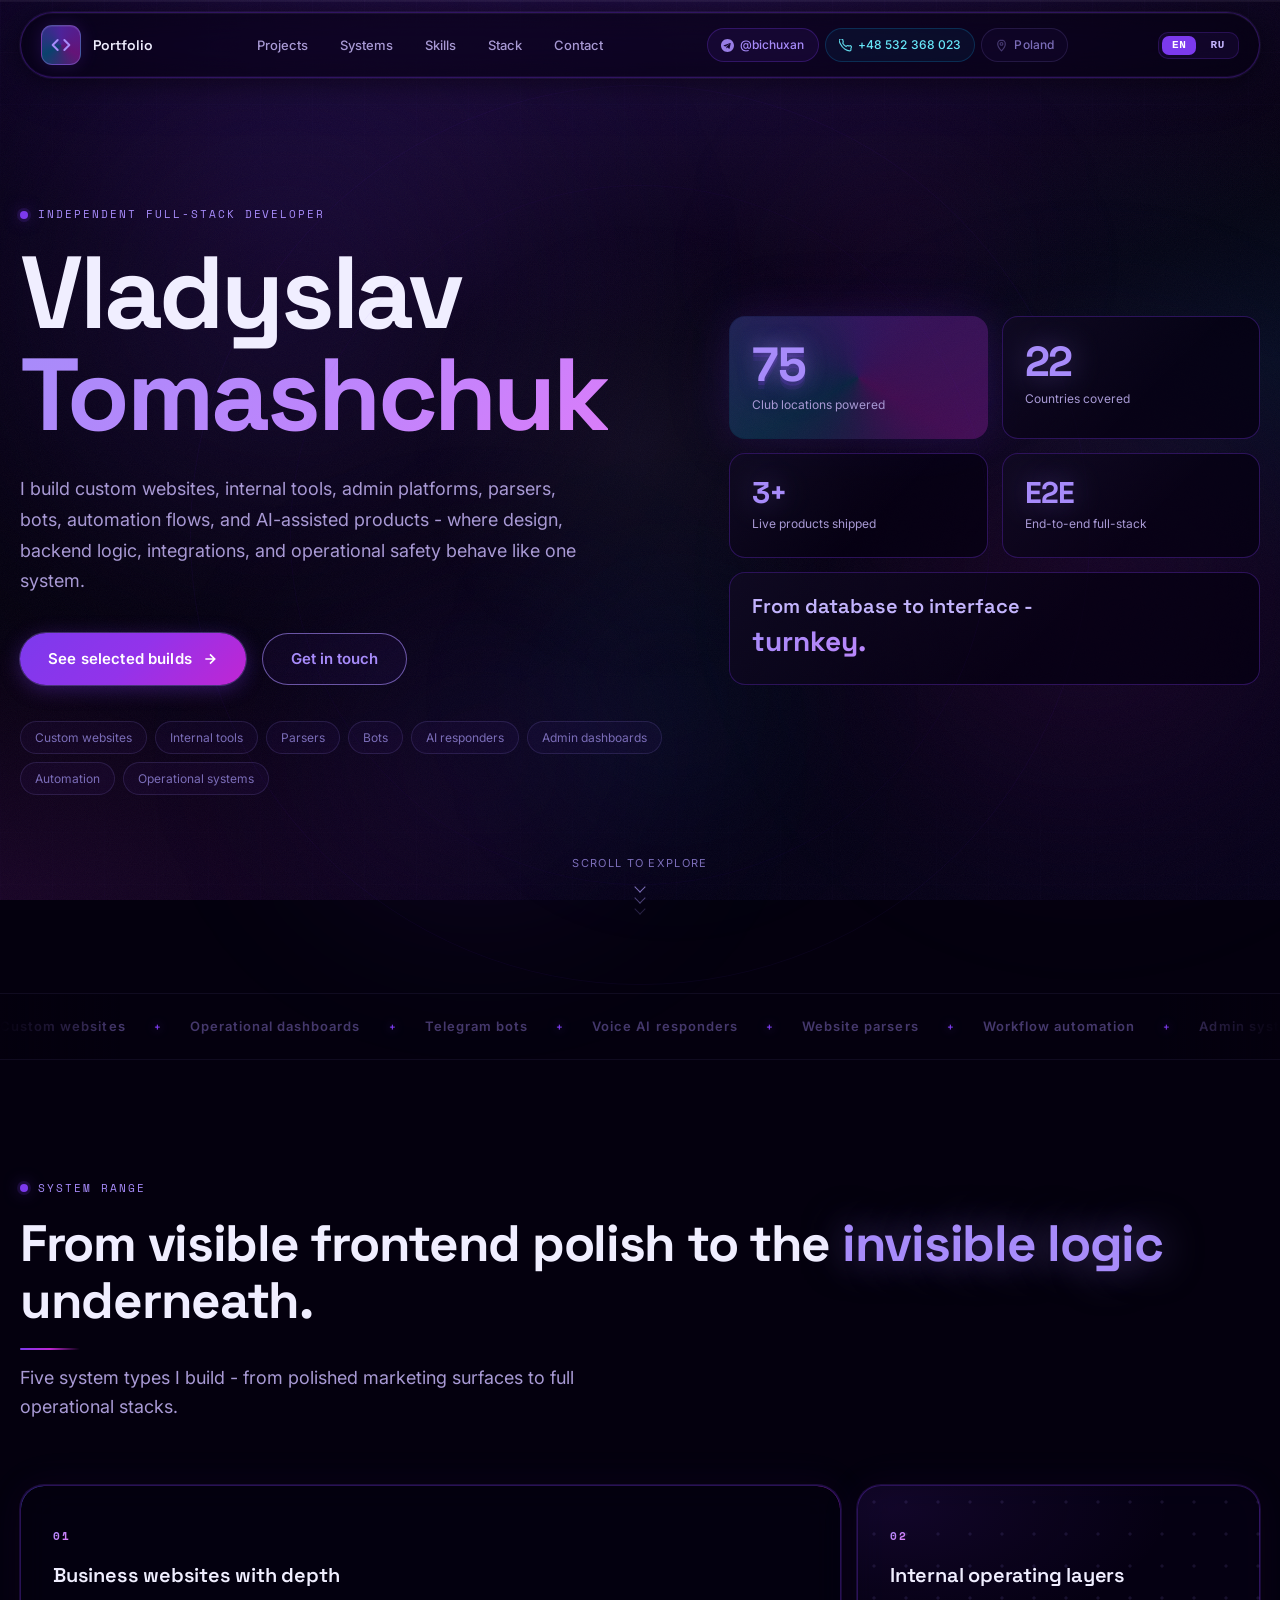
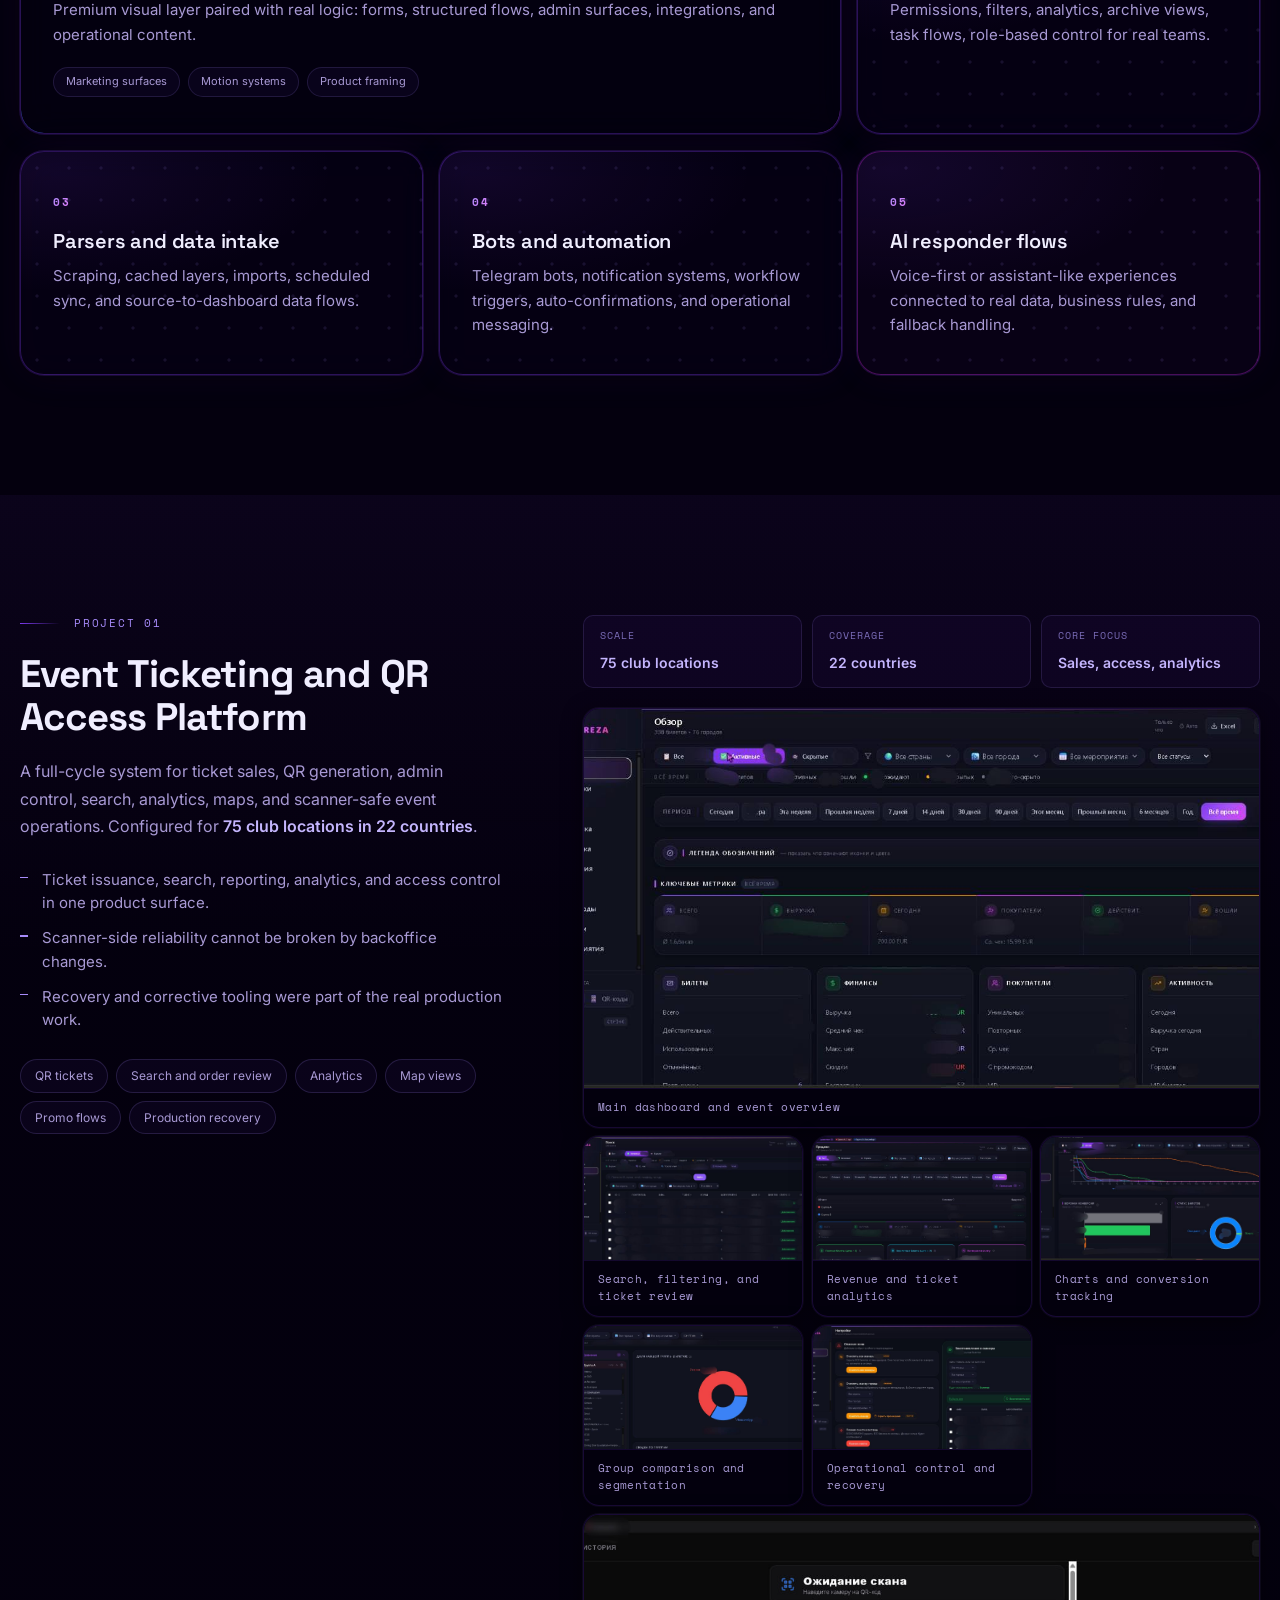
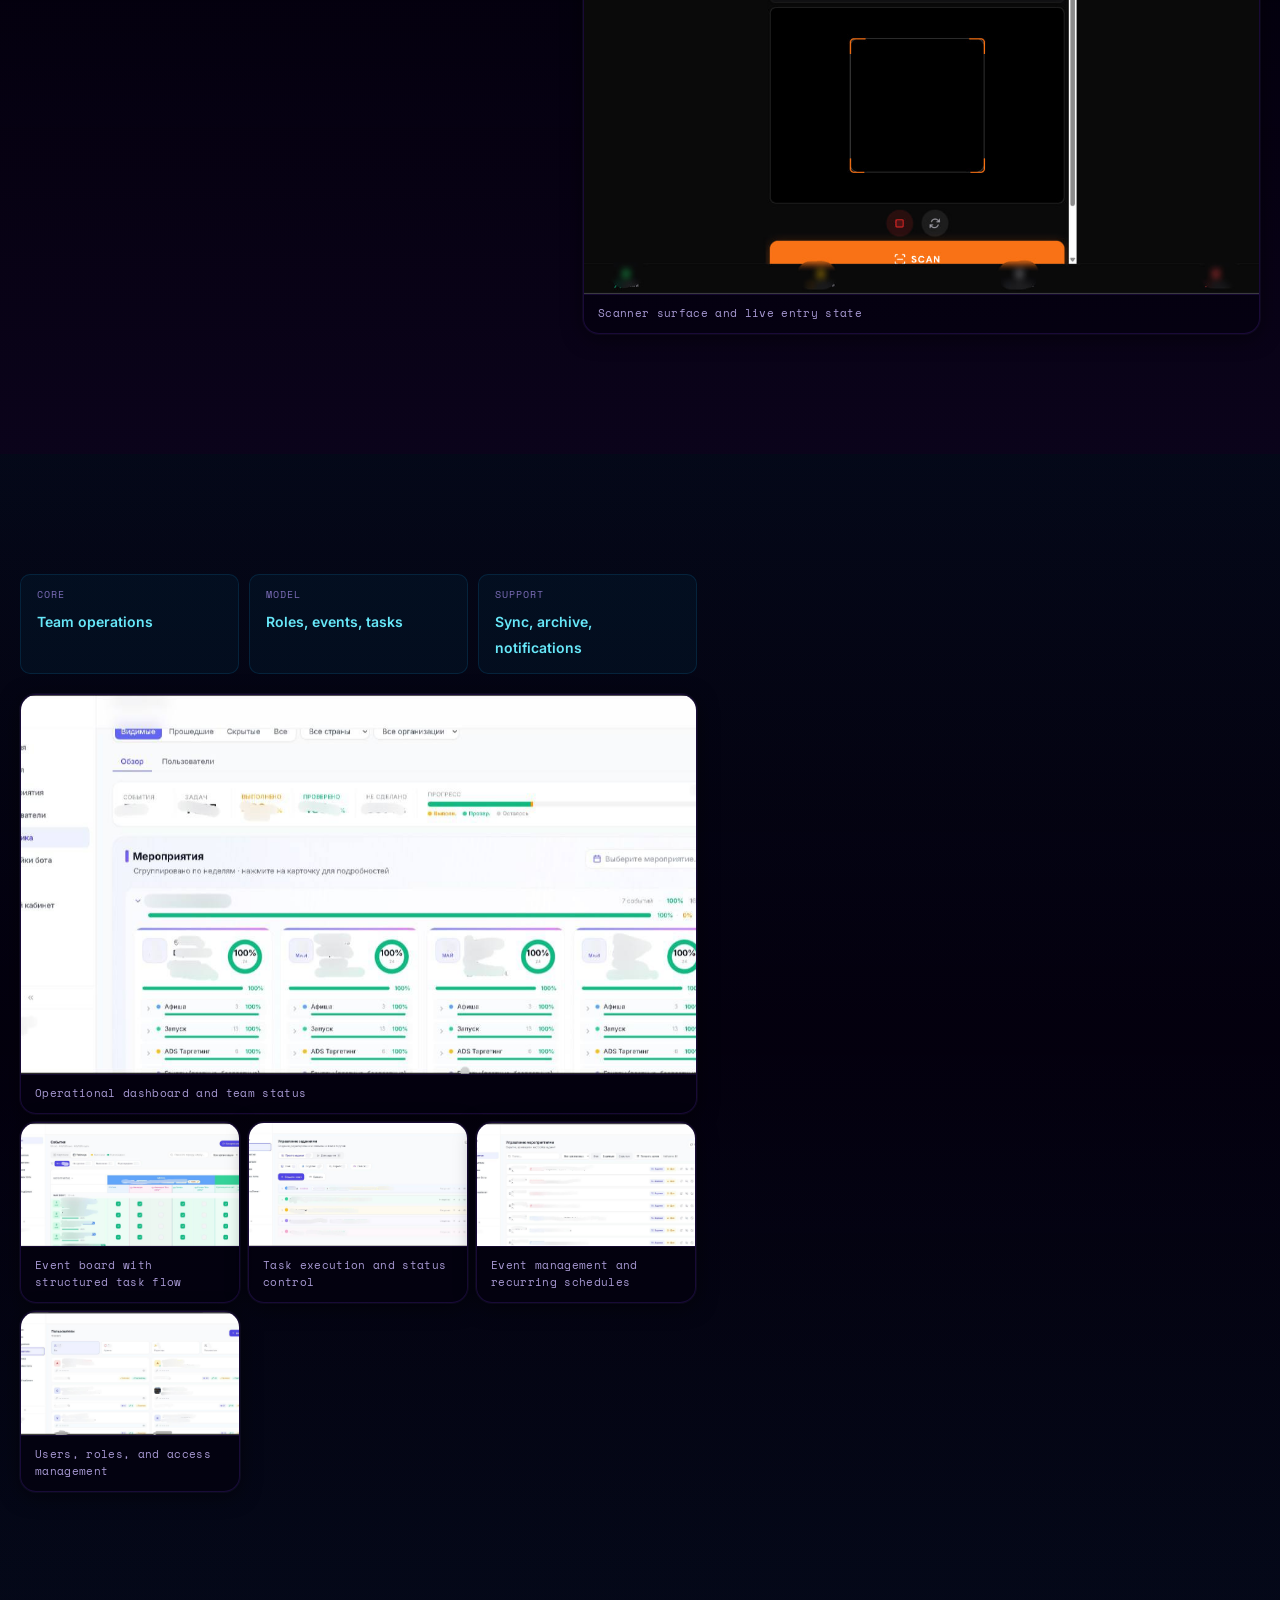
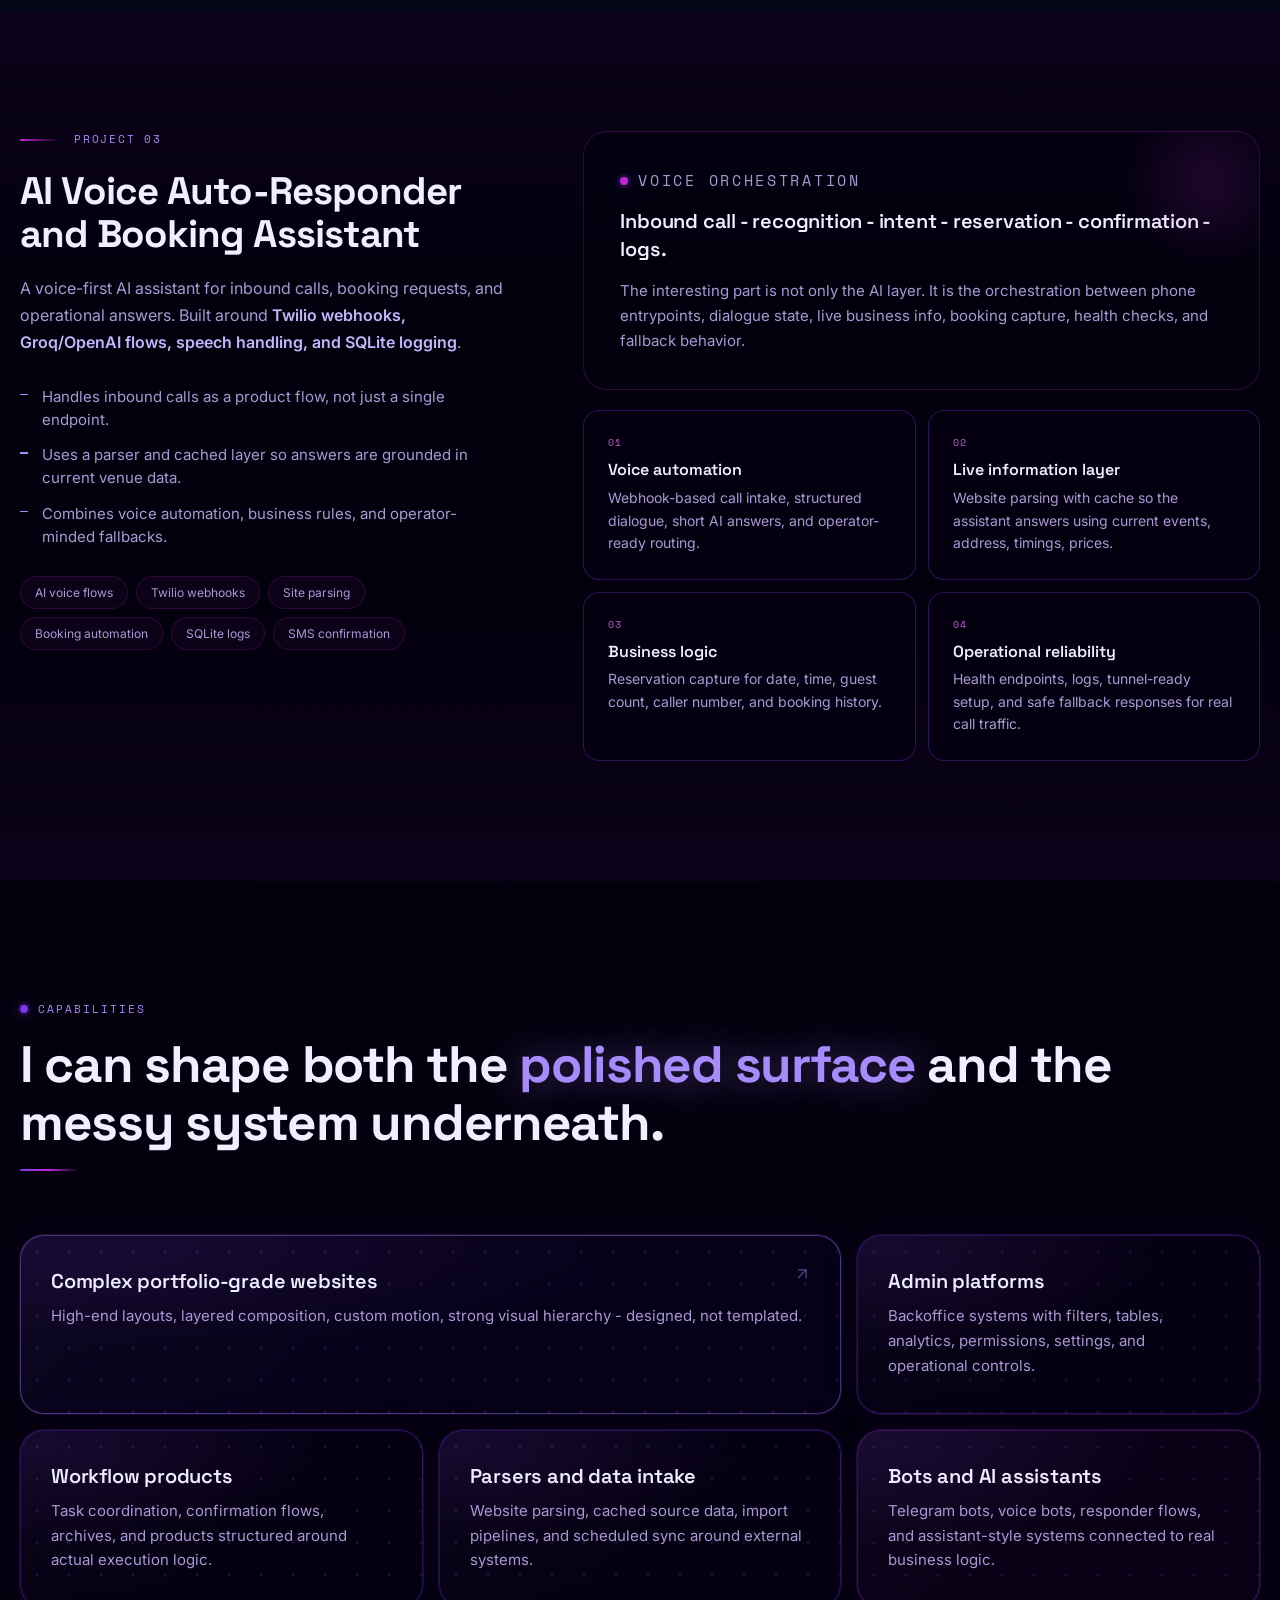
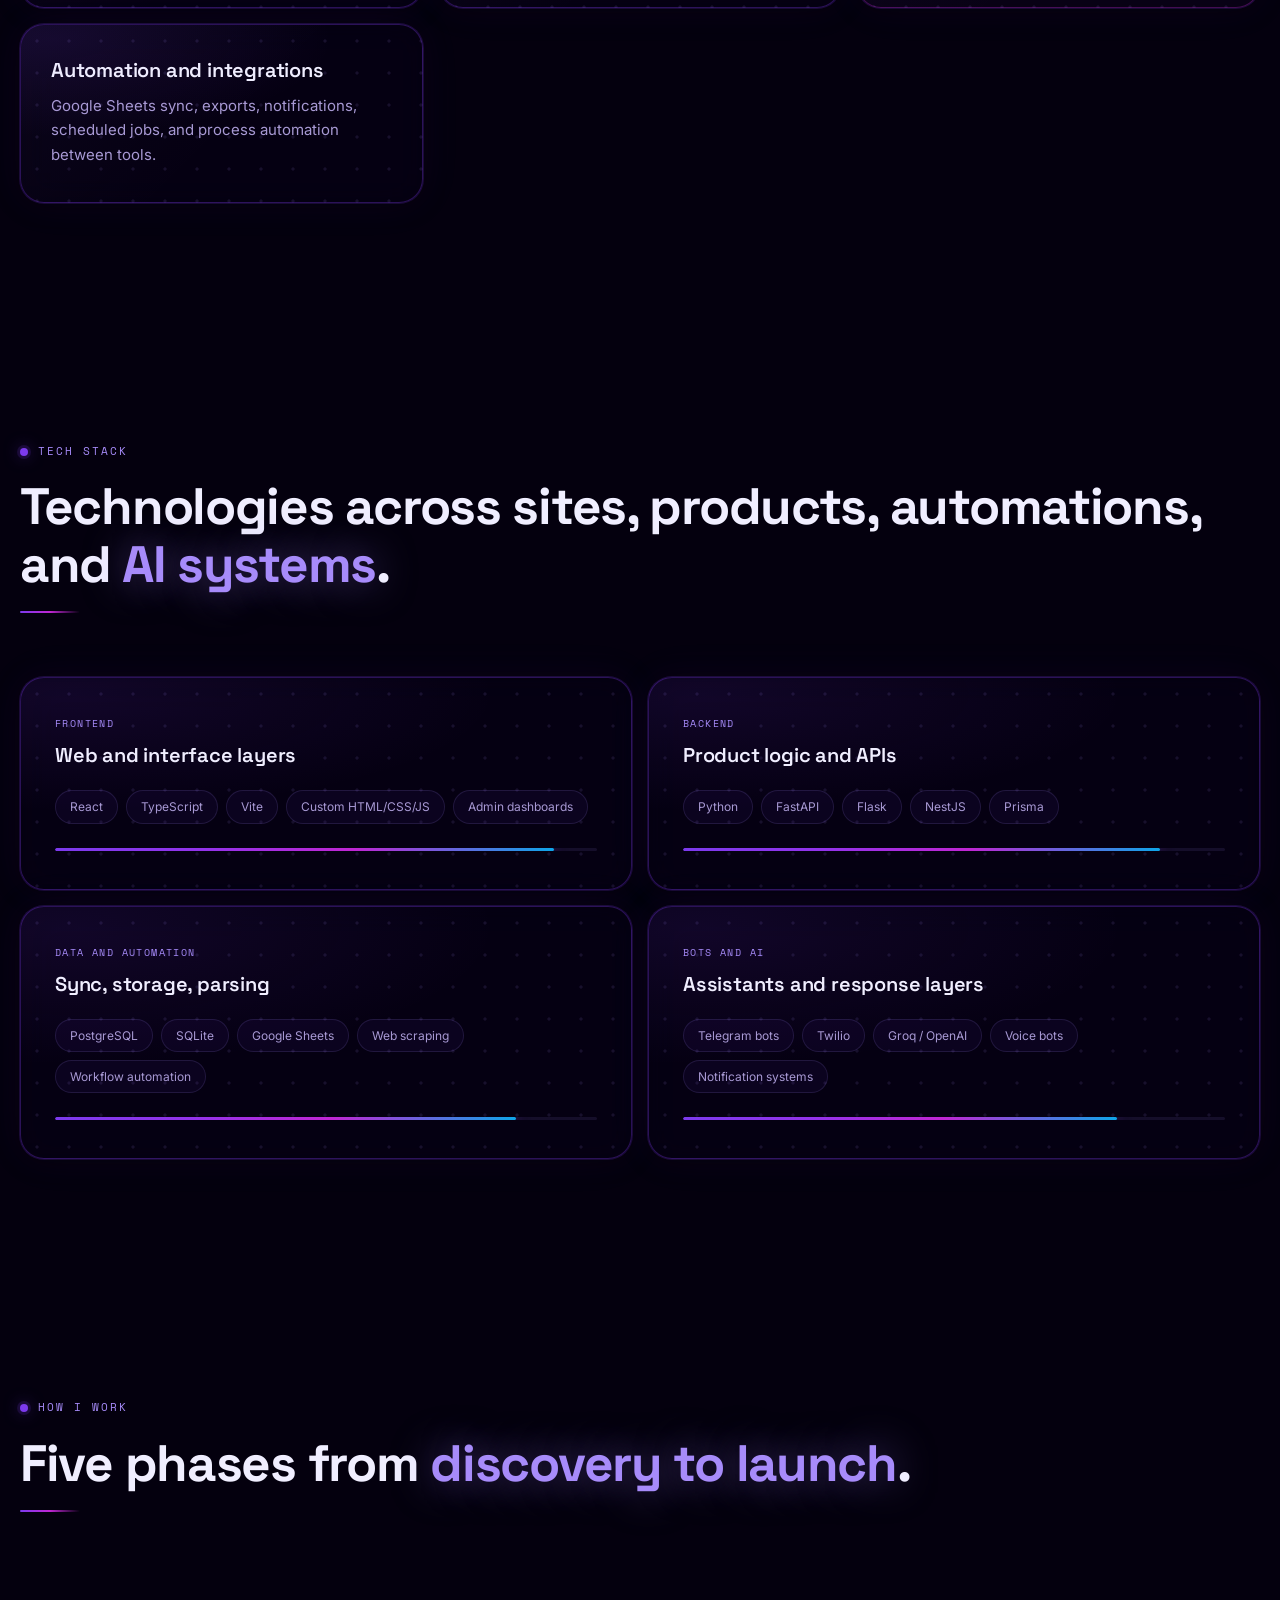
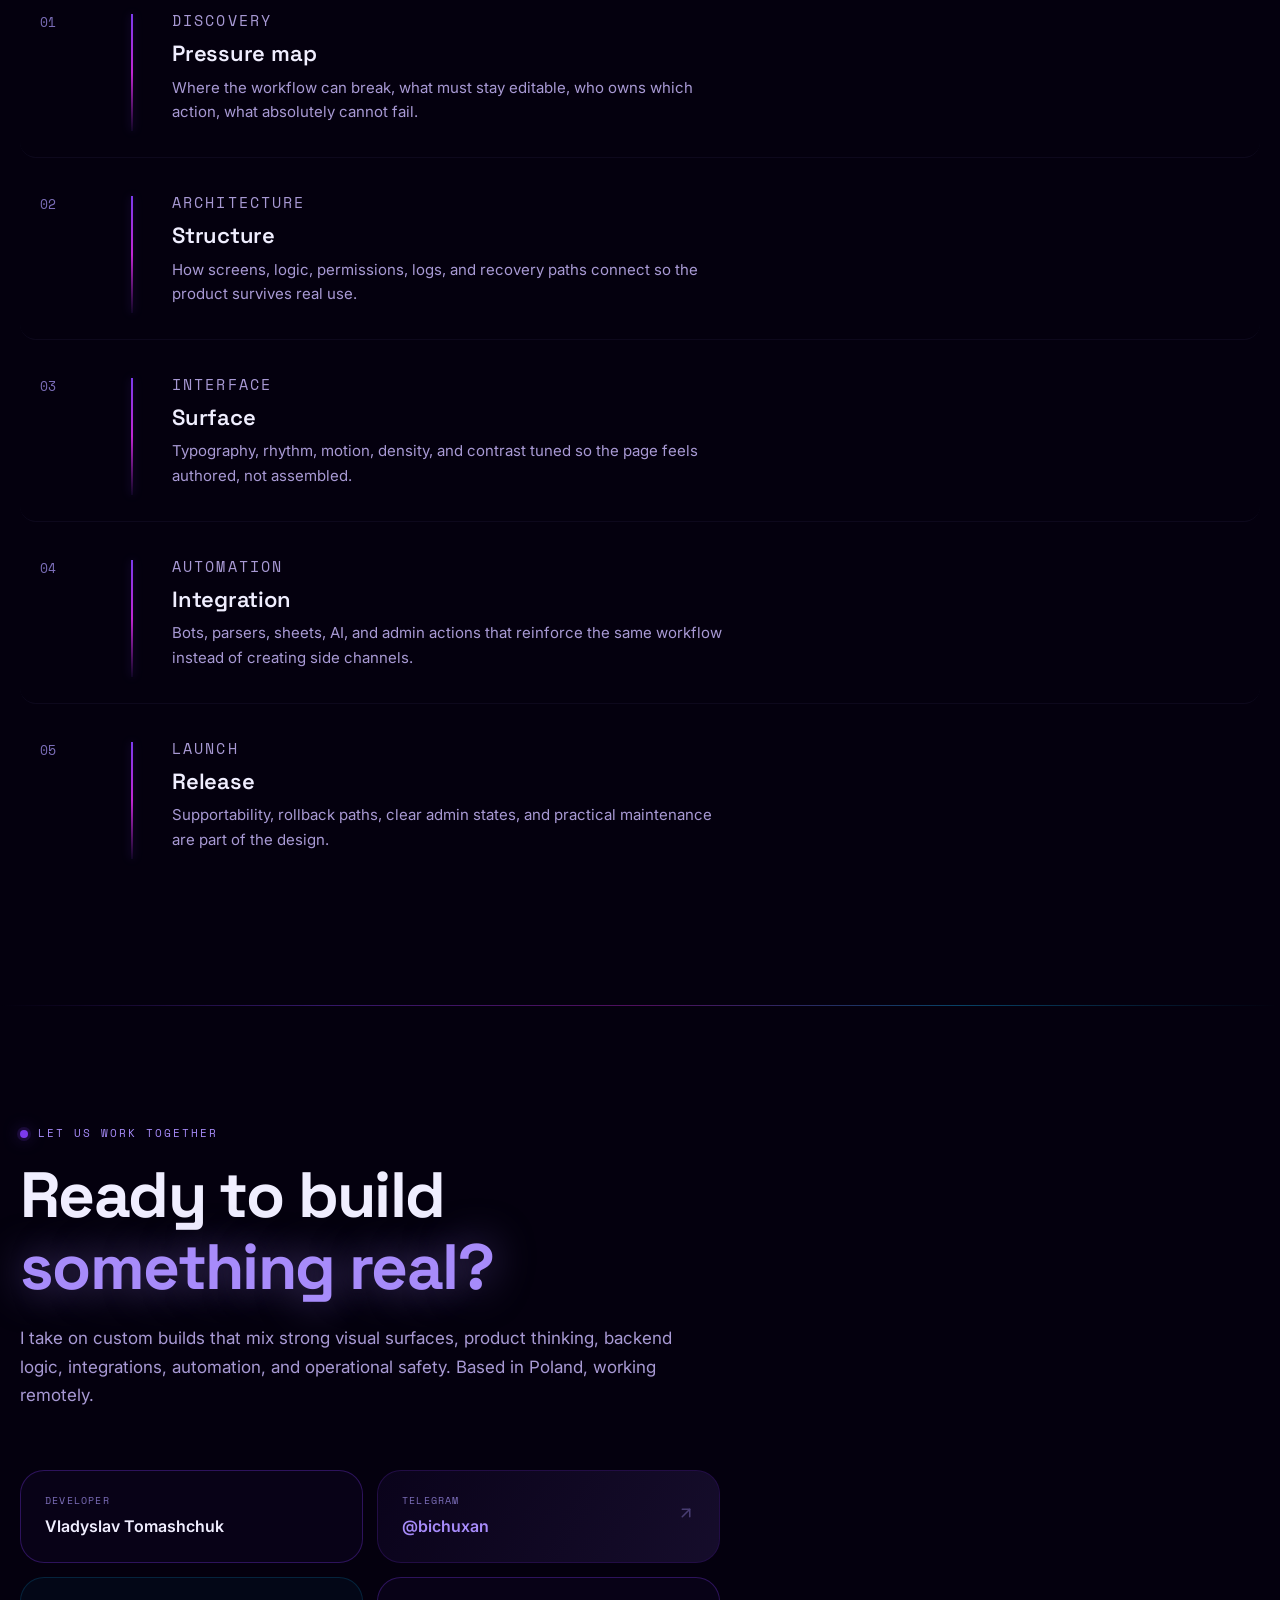
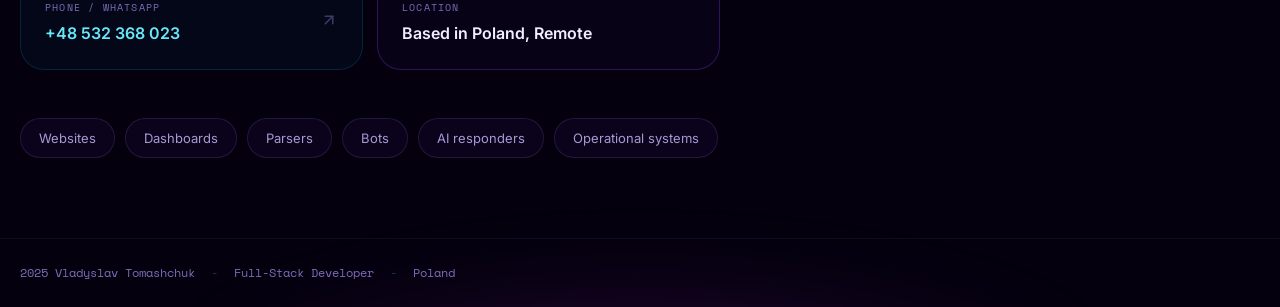
==== commit 9d300ee0: "fix: cache-bust portfolio.js to force CDN refresh" ====
--- a/case-study.html
+++ b/case-study.html
@@ -279,6 +279,6 @@
   </div>
   <script src="https://cdn.jsdelivr.net/npm/three@0.134.0/build/three.min.js"></script>
   <script src="https://cdn.jsdelivr.net/npm/vanta@0.5.24/dist/vanta.globe.min.js"></script>
-  <script src="./portfolio.js"></script>
+  <script src="./portfolio.js?v=20260511"></script>
 </body>
 </html>
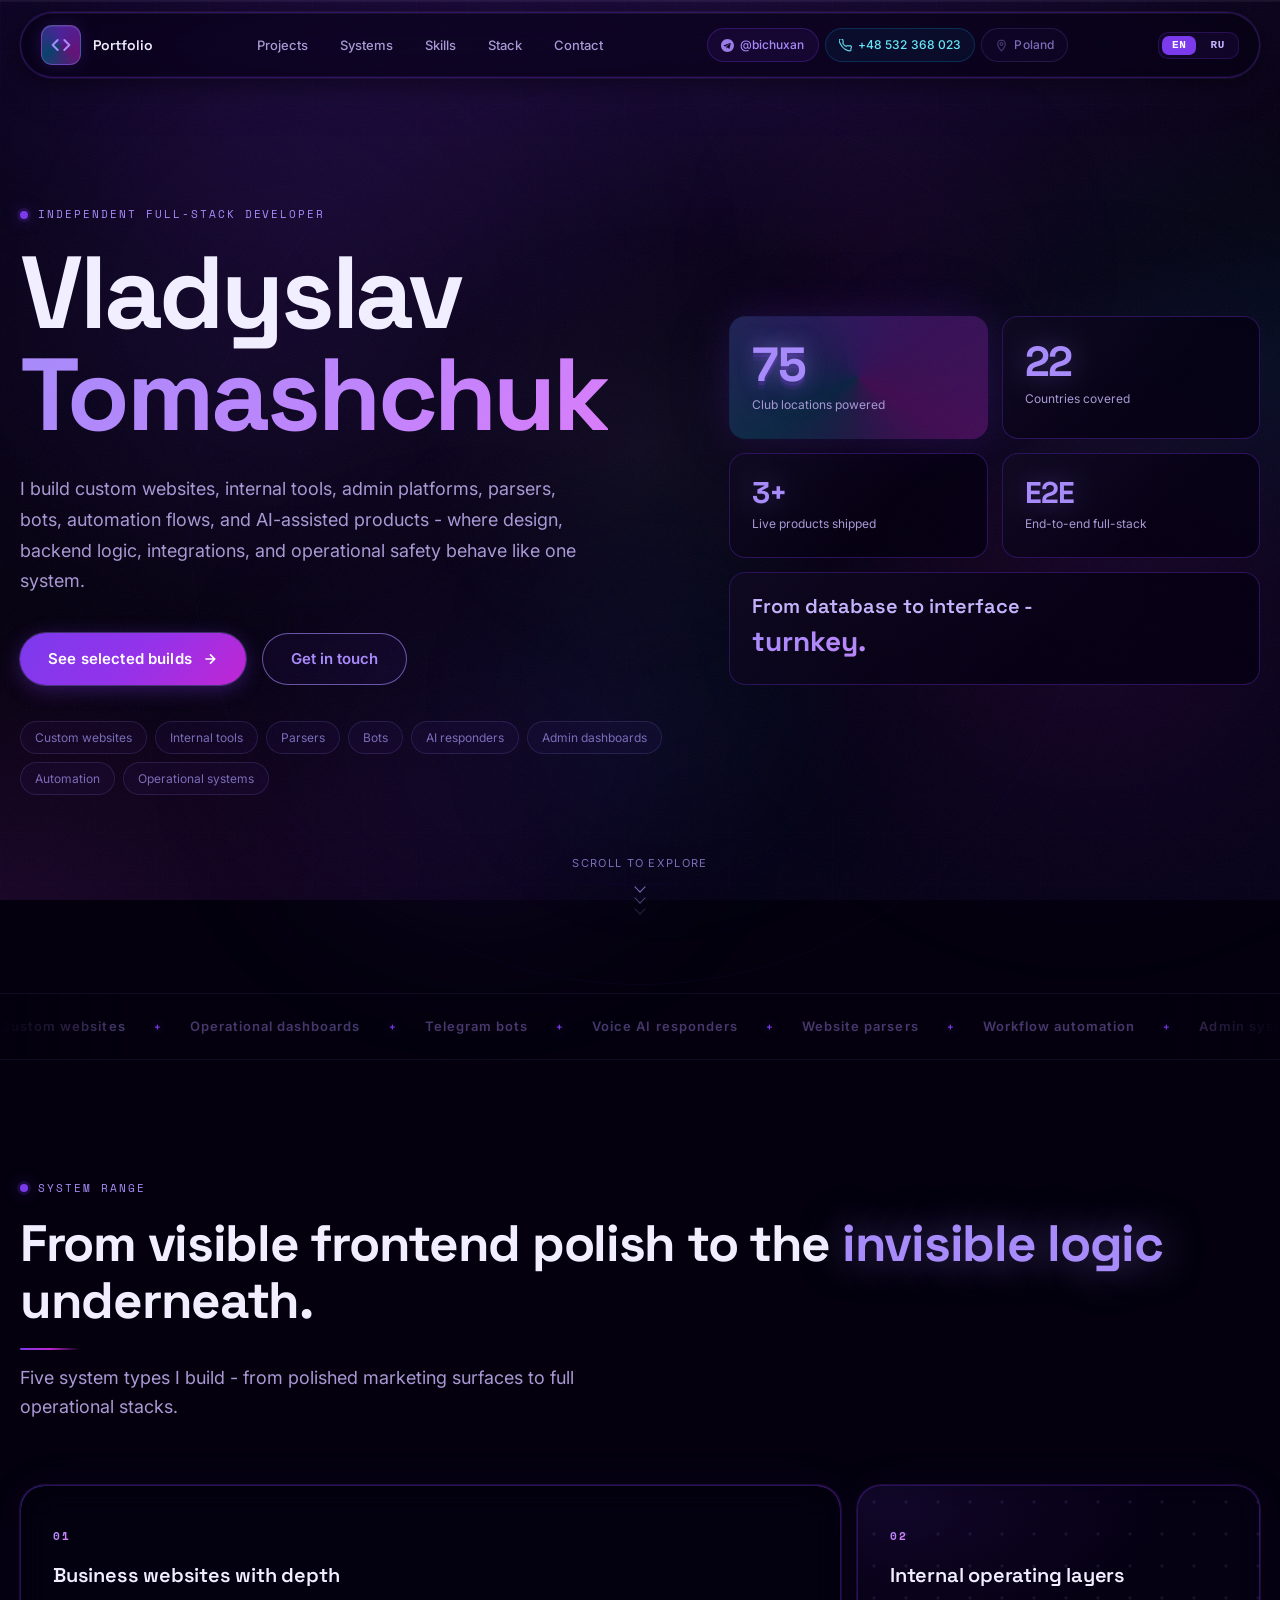
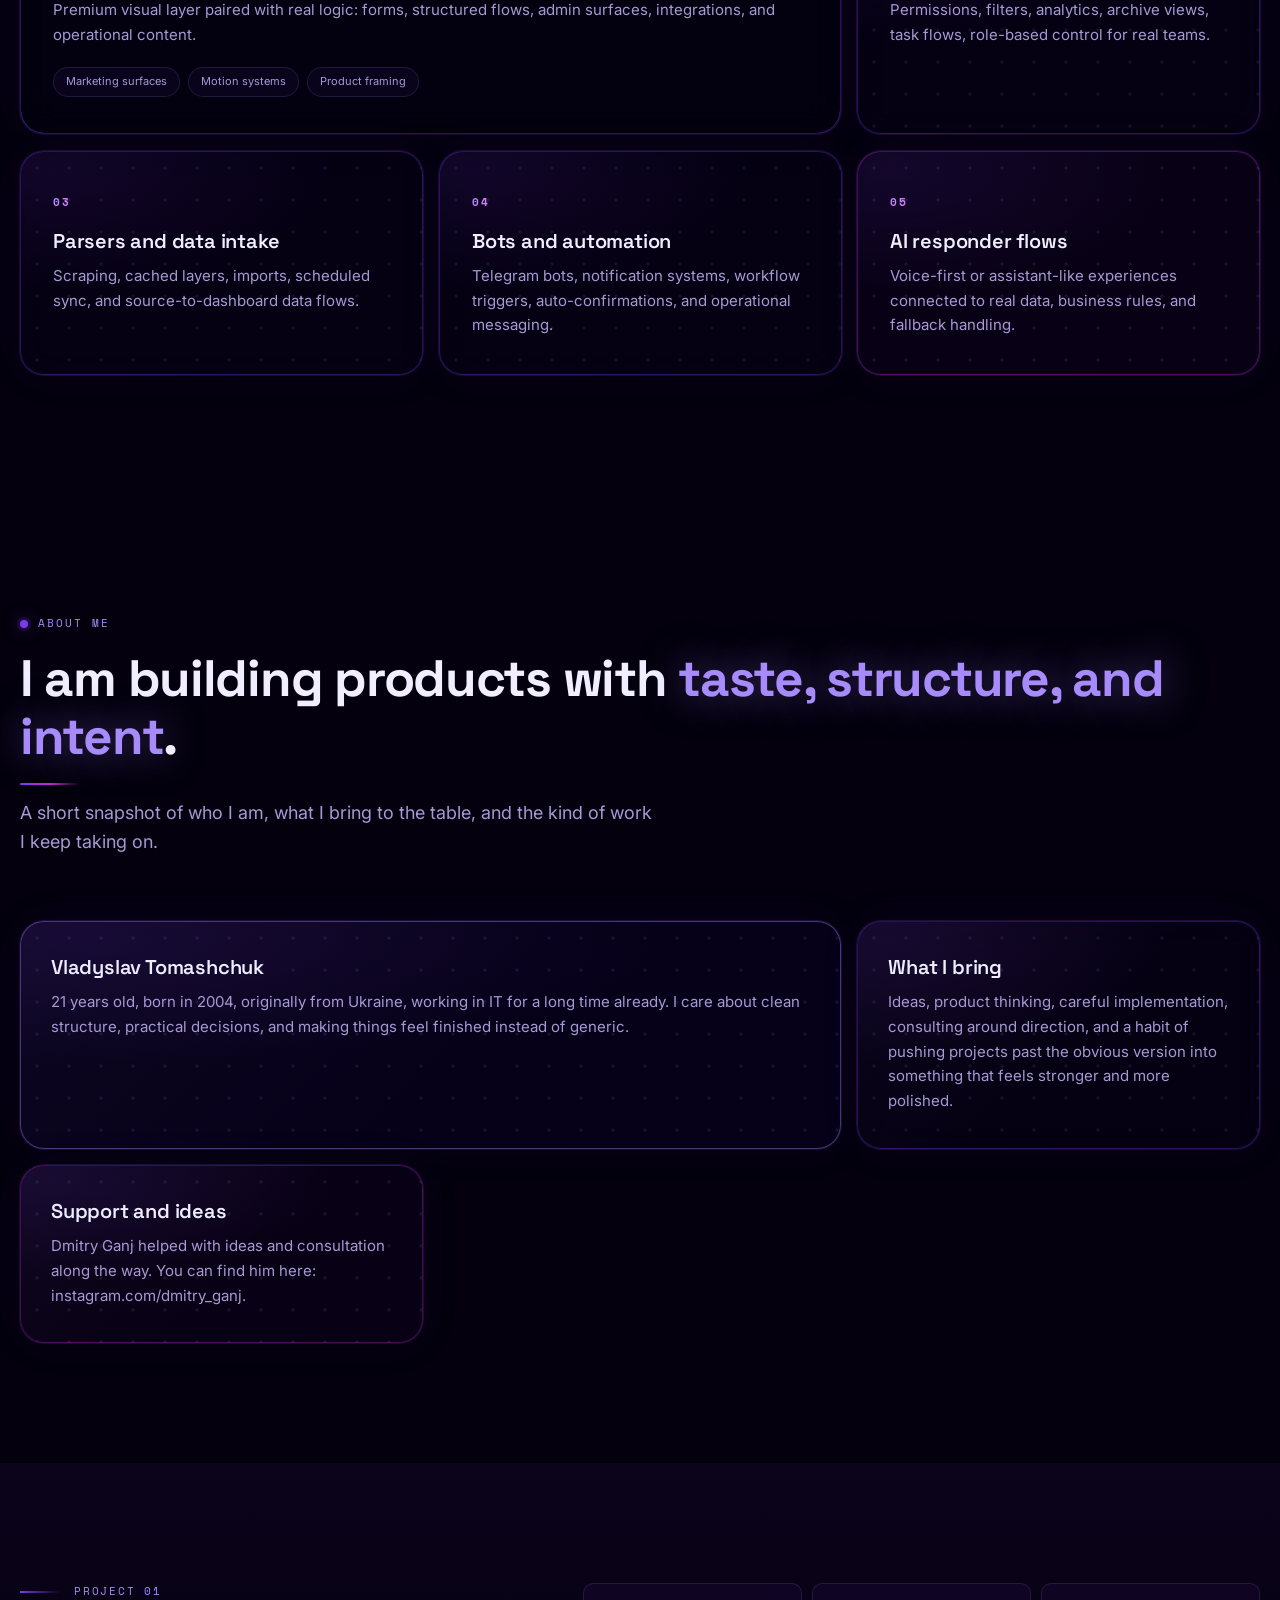
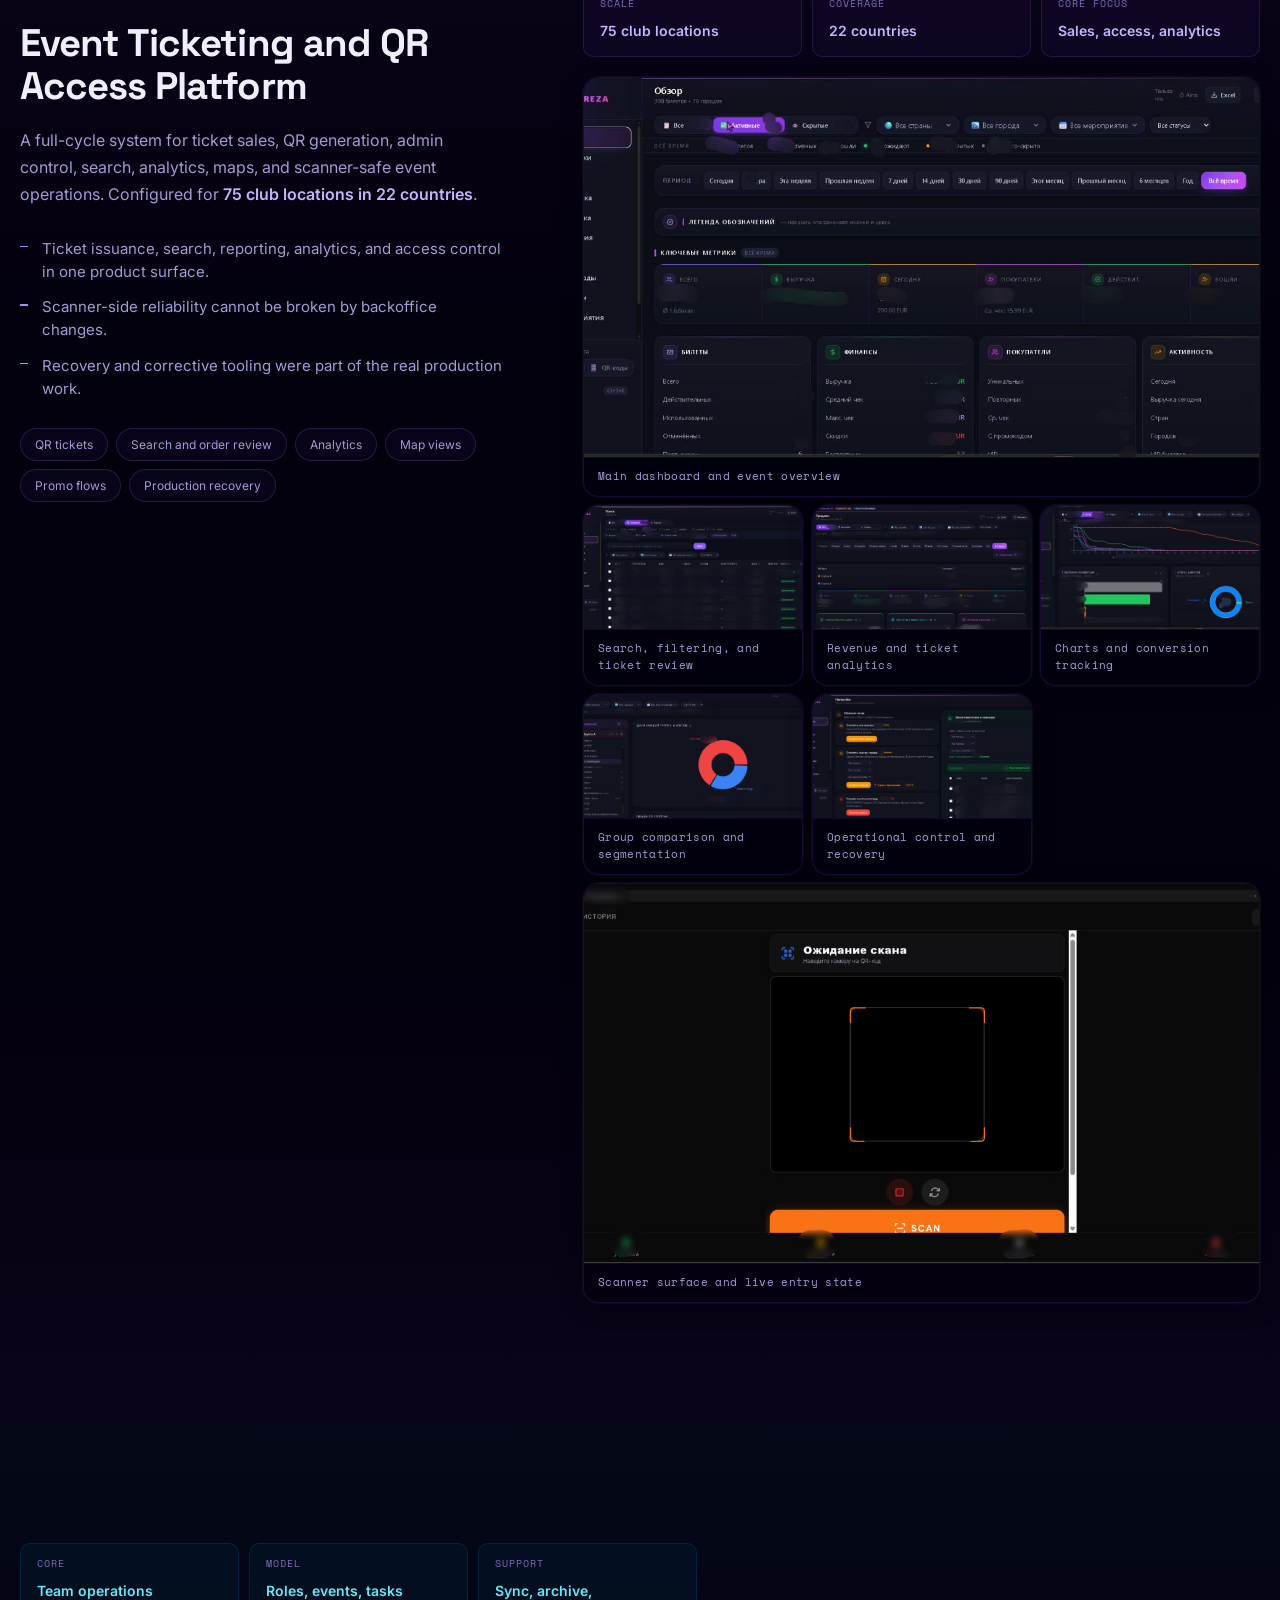
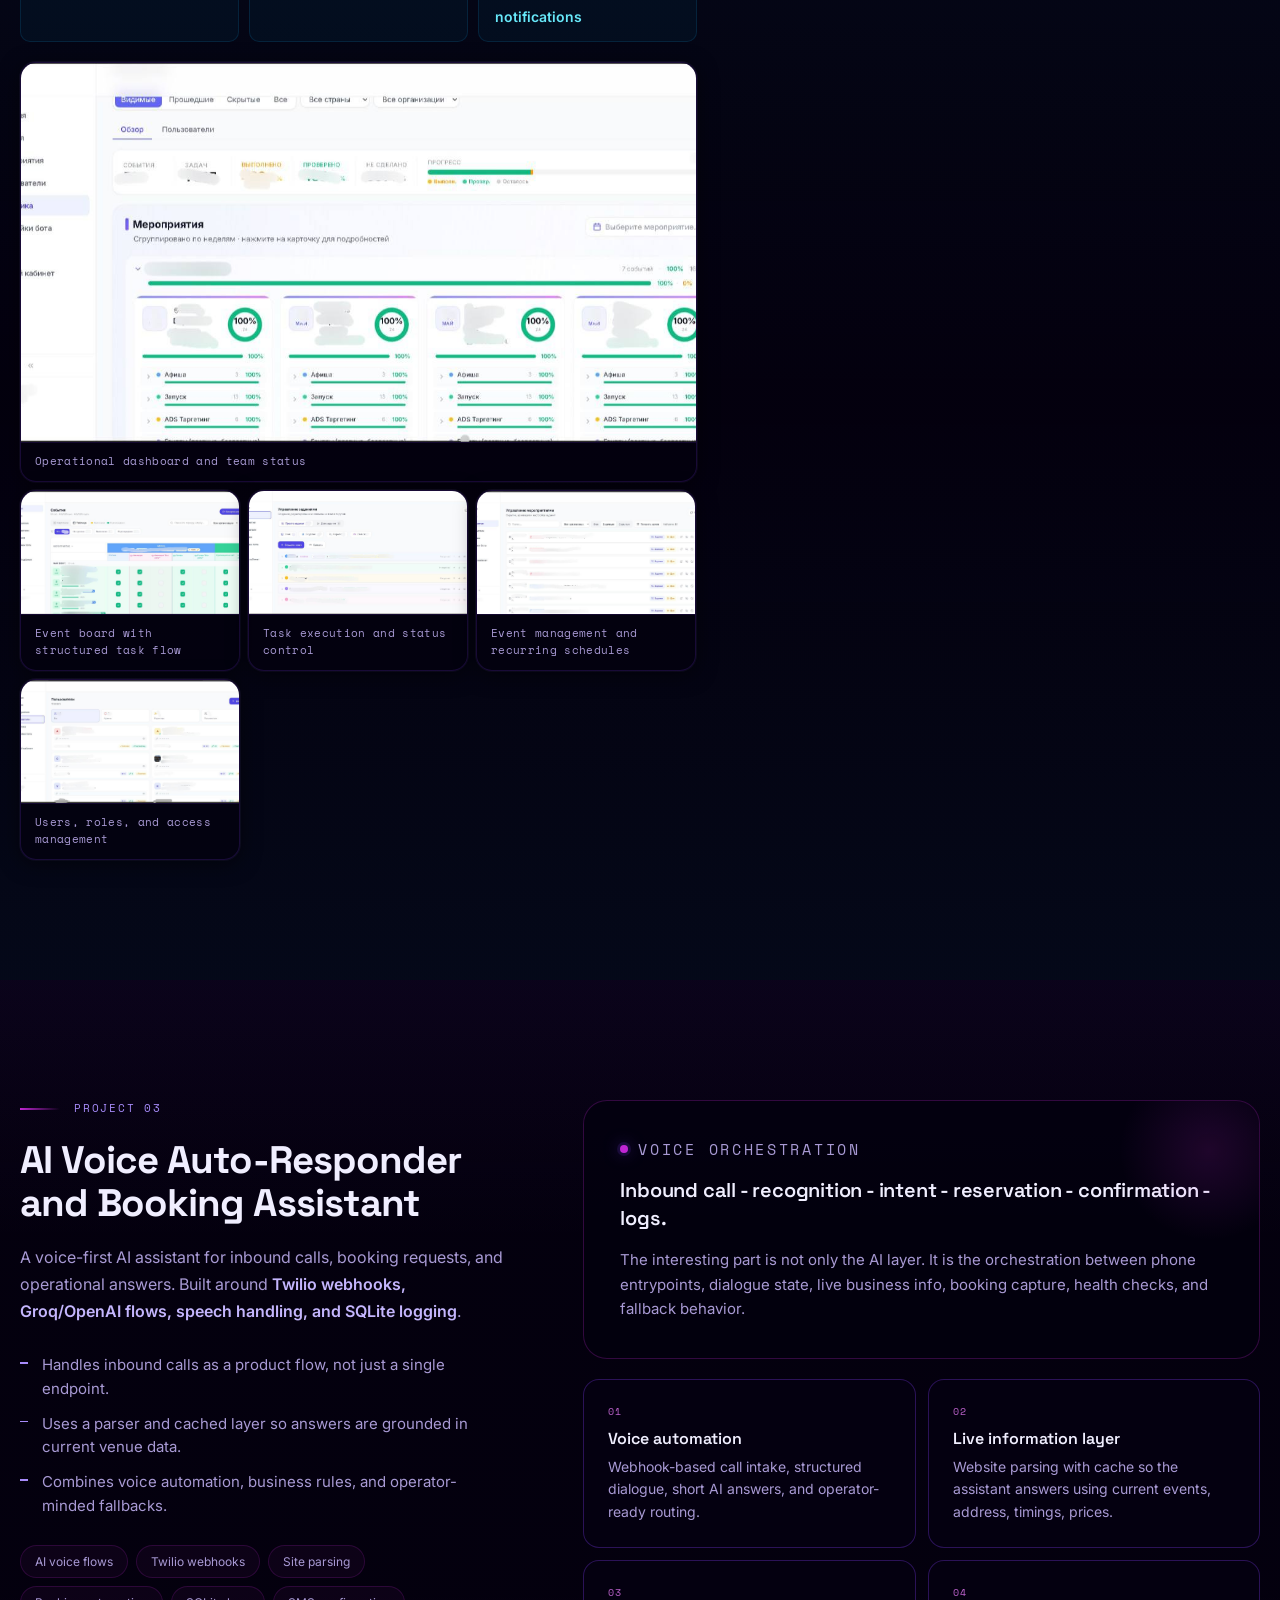
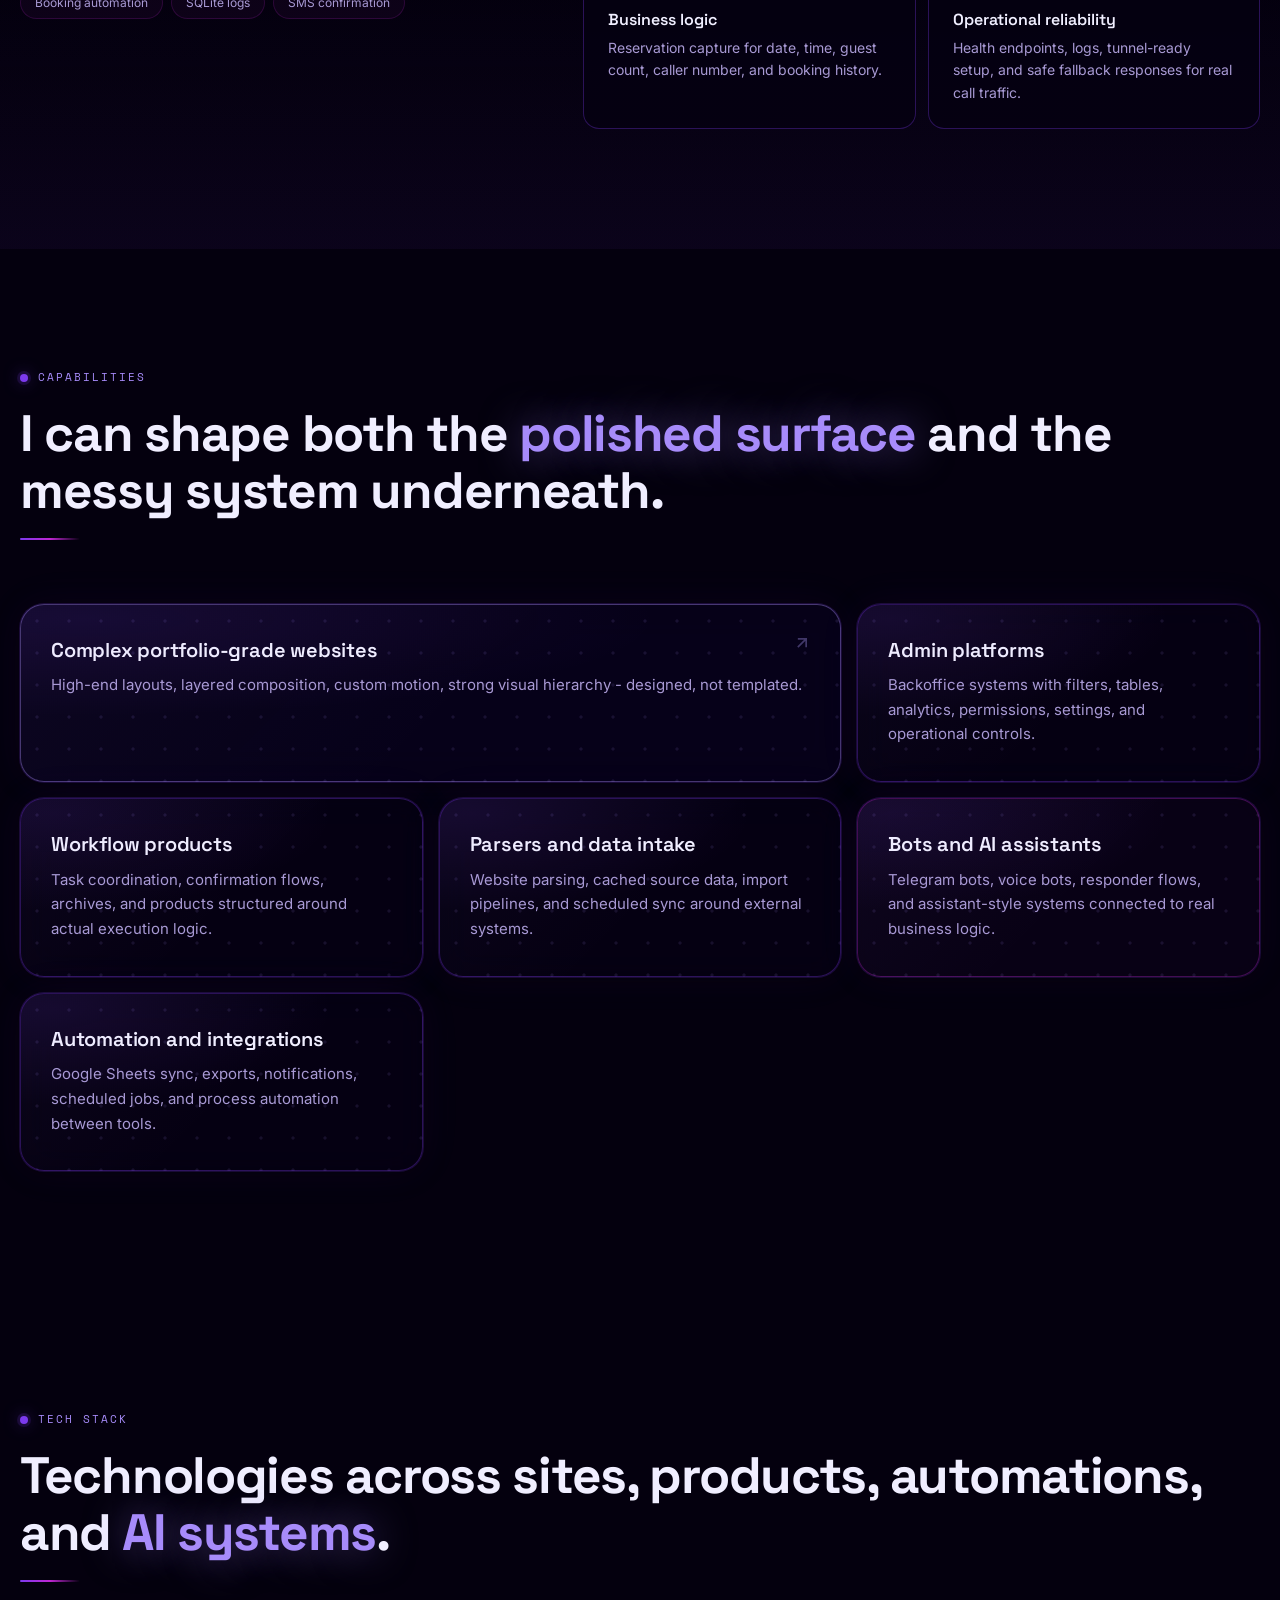
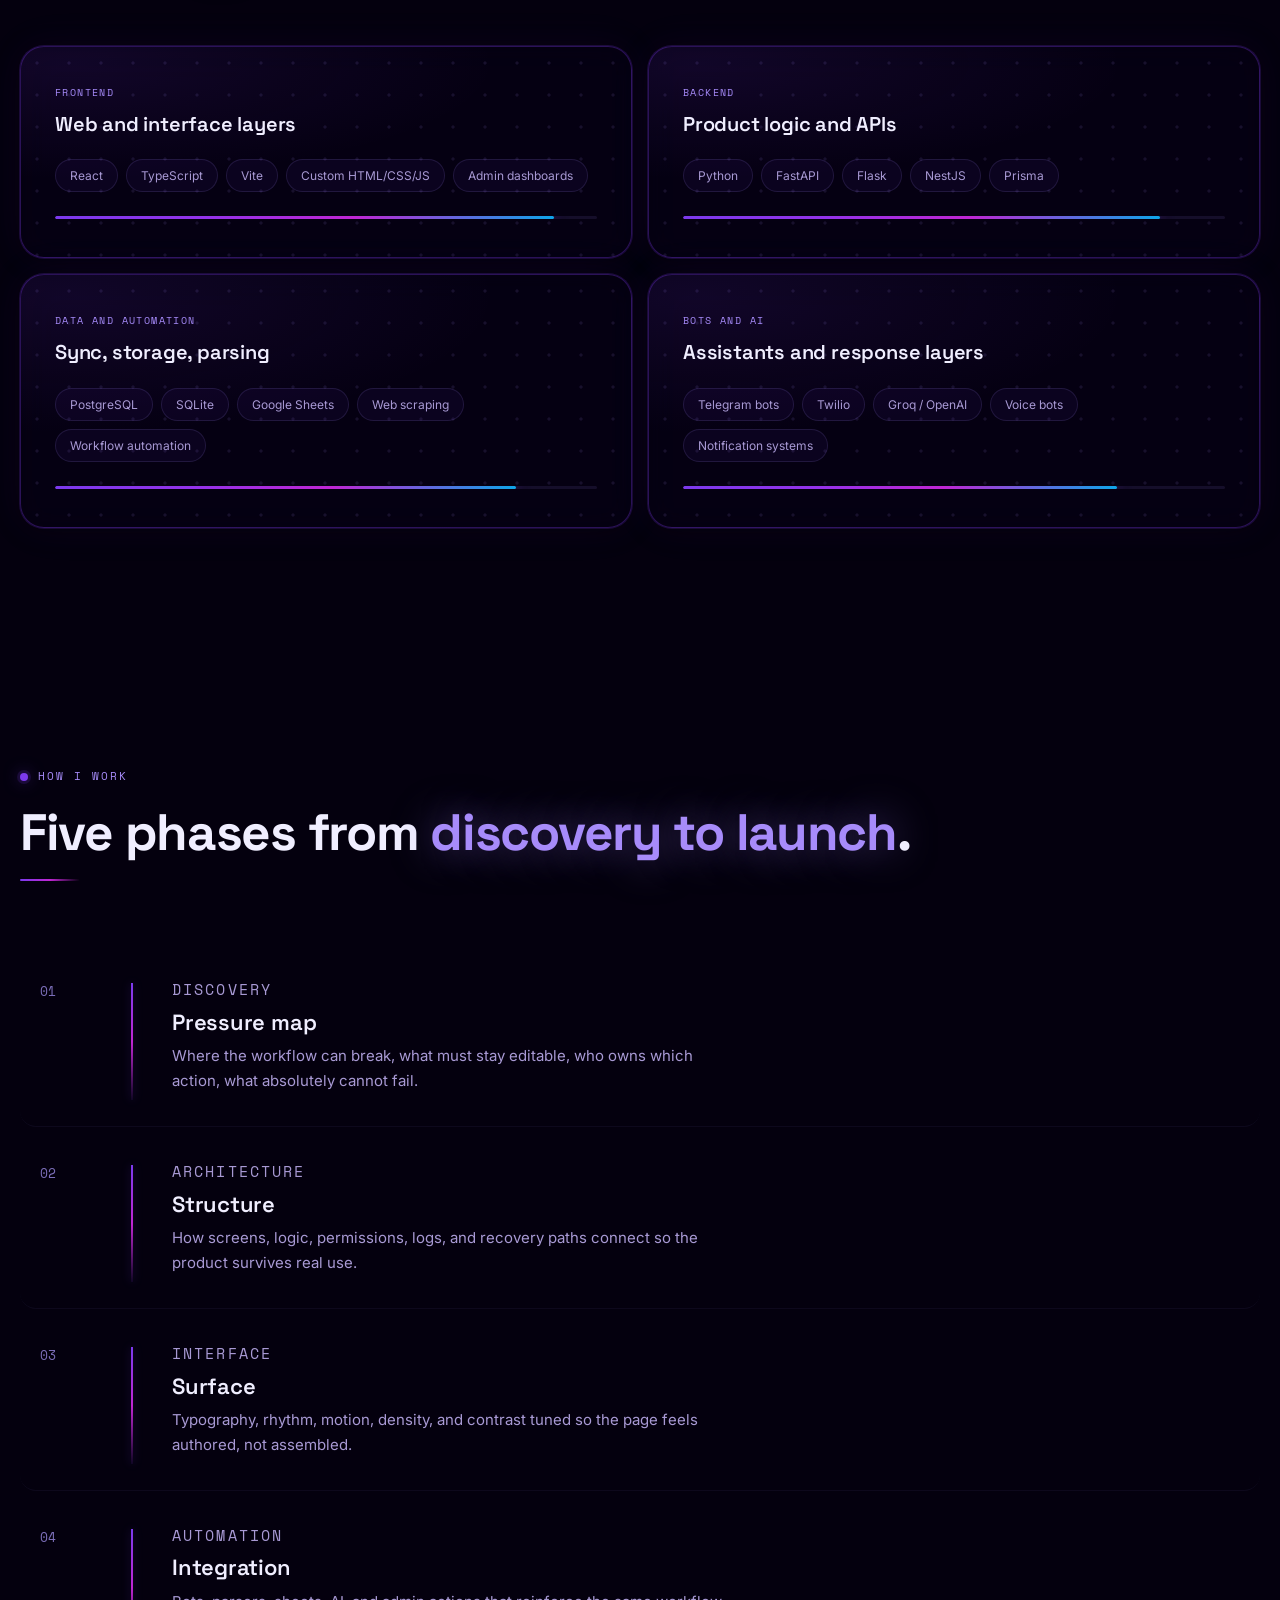
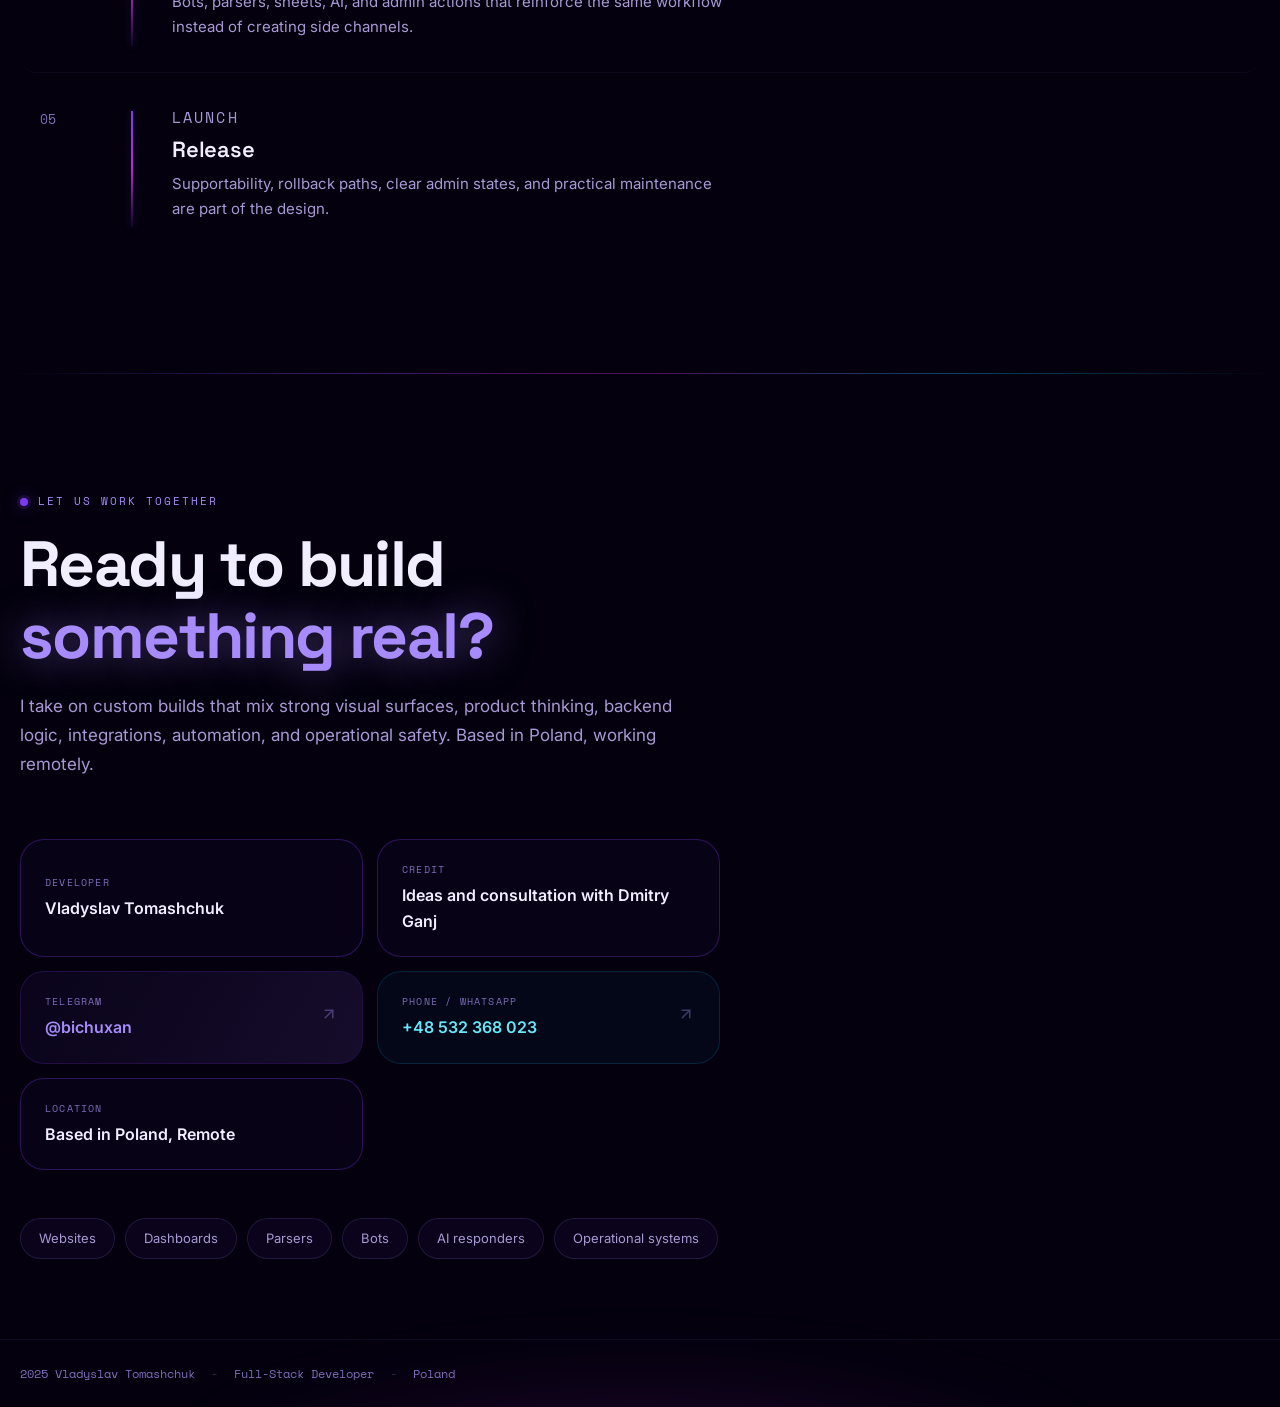
==== commit b1739042: "feat: add personal about section and Dmitry credit" ====
--- a/case-study.html
+++ b/case-study.html
@@ -139,6 +139,27 @@
         <article class="sys-card sys-accent reveal-scale" data-delay="320"><div class="sys-card-inner"><span class="sys-num">05</span><h3 data-i18n="sys.05.h3">AI responder flows</h3><p data-i18n="sys.05.p">Voice-first or assistant-like experiences connected to real data, business rules, and fallback handling.</p></div><div class="sys-glow sys-glow-accent"></div></article>
       </div>
     </section>
+    <section class="capabilities-section shell section-anchor" id="about">
+      <div class="section-head reveal">
+        <p class="eyebrow"><span class="eyebrow-dot"></span><span data-i18n="about.eyebrow">About me</span></p>
+        <h2 data-i18n-html="about.h2">I am building products with <span class="text-glow">taste, structure, and intent</span>.</h2>
+        <p class="section-sub" data-i18n="about.sub">A short snapshot of who I am, what I bring to the table, and the kind of work I keep taking on.</p>
+      </div>
+      <div class="cap-grid">
+        <article class="cap-card cap-featured reveal" data-delay="0">
+          <h3 data-i18n="about.card1.h3">Vladyslav Tomashchuk</h3>
+          <p data-i18n="about.card1.p">21 years old, born in 2004, originally from Ukraine, working in IT for a long time already. I care about clean structure, practical decisions, and making things feel finished instead of generic.</p>
+        </article>
+        <article class="cap-card reveal" data-delay="80">
+          <h3 data-i18n="about.card2.h3">What I bring</h3>
+          <p data-i18n="about.card2.p">Ideas, product thinking, careful implementation, consulting around direction, and a habit of pushing projects past the obvious version into something that feels stronger and more polished.</p>
+        </article>
+        <article class="cap-card cap-dark reveal" data-delay="160">
+          <h3 data-i18n="about.card3.h3">Support and ideas</h3>
+          <p data-i18n-html="about.card3.p">Dmitry Ganj helped with ideas and consultation along the way. You can find him here: <a href="https://www.instagram.com/dmitry_ganj/" target="_blank" rel="noopener noreferrer">instagram.com/dmitry_ganj</a>.</p>
+        </article>
+      </div>
+    </section>
     <section class="project-section project-dark section-anchor" id="projects">
       <div class="shell project-layout">
         <div class="project-copy reveal-left">
@@ -253,6 +274,7 @@
       </div>
       <div class="footer-contacts reveal" data-delay="120">
         <div class="contact-card contact-card-name"><div><span class="contact-label">Developer</span><strong class="contact-value">Vladyslav Tomashchuk</strong></div></div>
+        <div class="contact-card contact-card-name"><div><span class="contact-label" data-i18n="footer.creditLabel">Credit</span><strong class="contact-value" data-i18n-html="footer.creditValue">Ideas and consultation with <a href="https://www.instagram.com/dmitry_ganj/" target="_blank" rel="noopener noreferrer">Dmitry Ganj</a></strong></div></div>
         <a class="contact-card contact-card-tg contact-link" href="https://t.me/bichuxan" target="_blank" rel="noopener noreferrer"><div><span class="contact-label">Telegram</span><strong class="contact-value">@bichuxan</strong></div><div class="contact-arrow"><svg width="18" height="18" viewBox="0 0 24 24" fill="none" stroke="currentColor" stroke-width="2" stroke-linecap="round" stroke-linejoin="round"><line x1="7" y1="17" x2="17" y2="7"/><polyline points="7 7 17 7 17 17"/></svg></div></a>
         <a class="contact-card contact-card-phone contact-link" href="tel:+48532368023"><div><span class="contact-label">Phone / WhatsApp</span><strong class="contact-value">+48 532 368 023</strong></div><div class="contact-arrow"><svg width="18" height="18" viewBox="0 0 24 24" fill="none" stroke="currentColor" stroke-width="2" stroke-linecap="round" stroke-linejoin="round"><line x1="7" y1="17" x2="17" y2="7"/><polyline points="7 7 17 7 17 17"/></svg></div></a>
         <div class="contact-card contact-card-loc"><div><span class="contact-label">Location</span><strong class="contact-value">Based in Poland, Remote</strong></div></div>
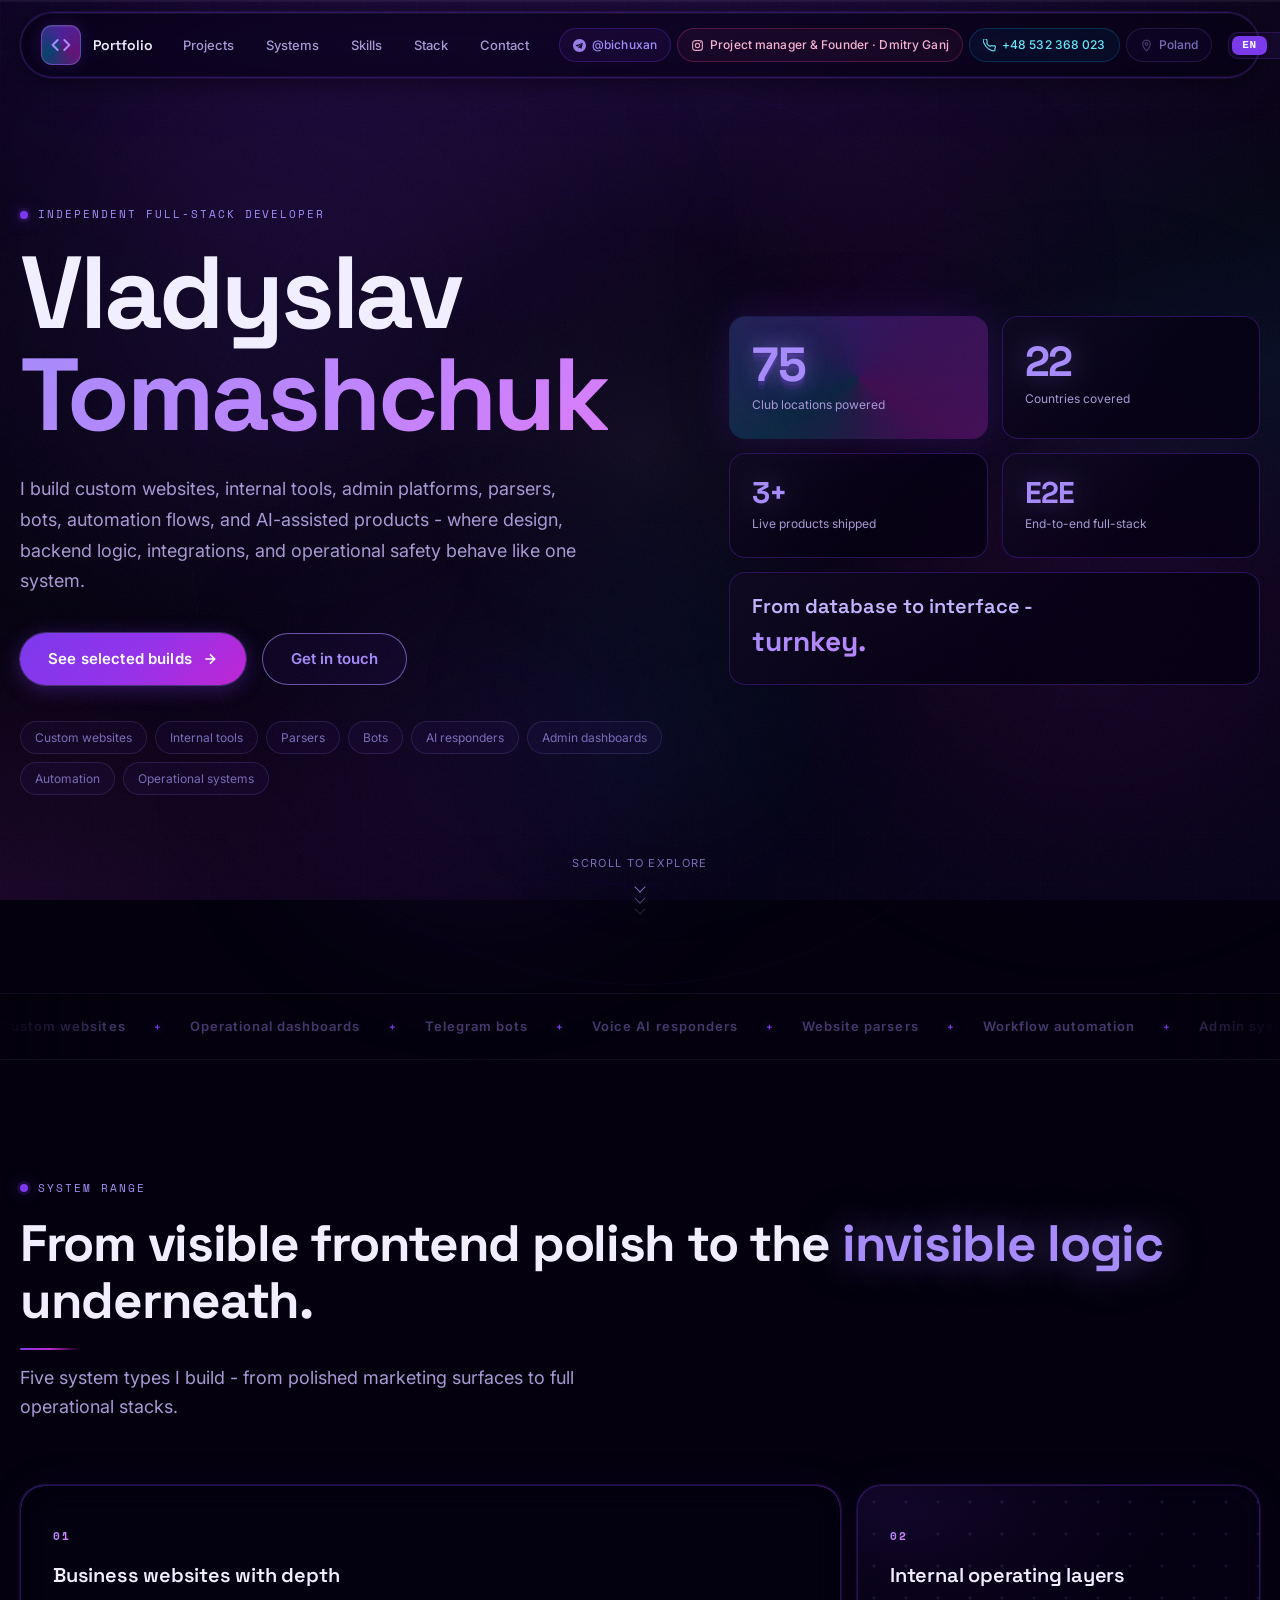
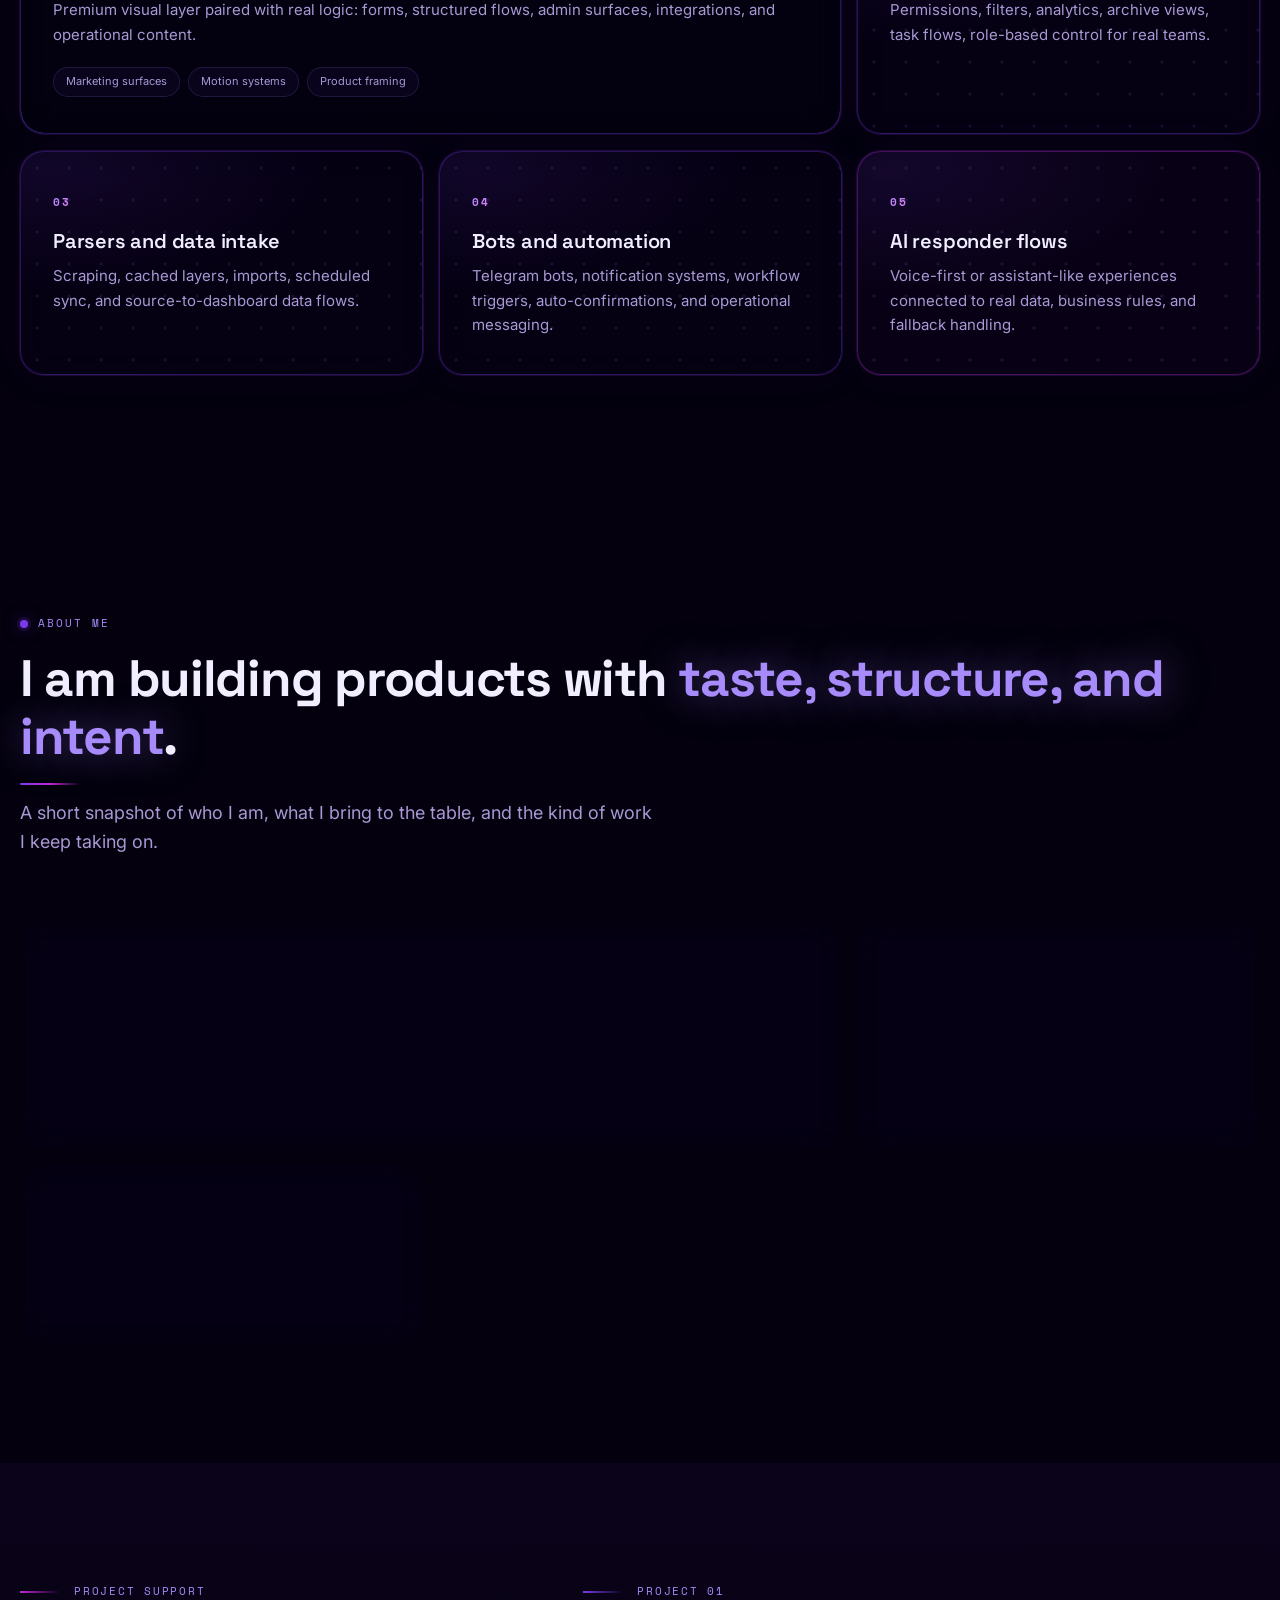
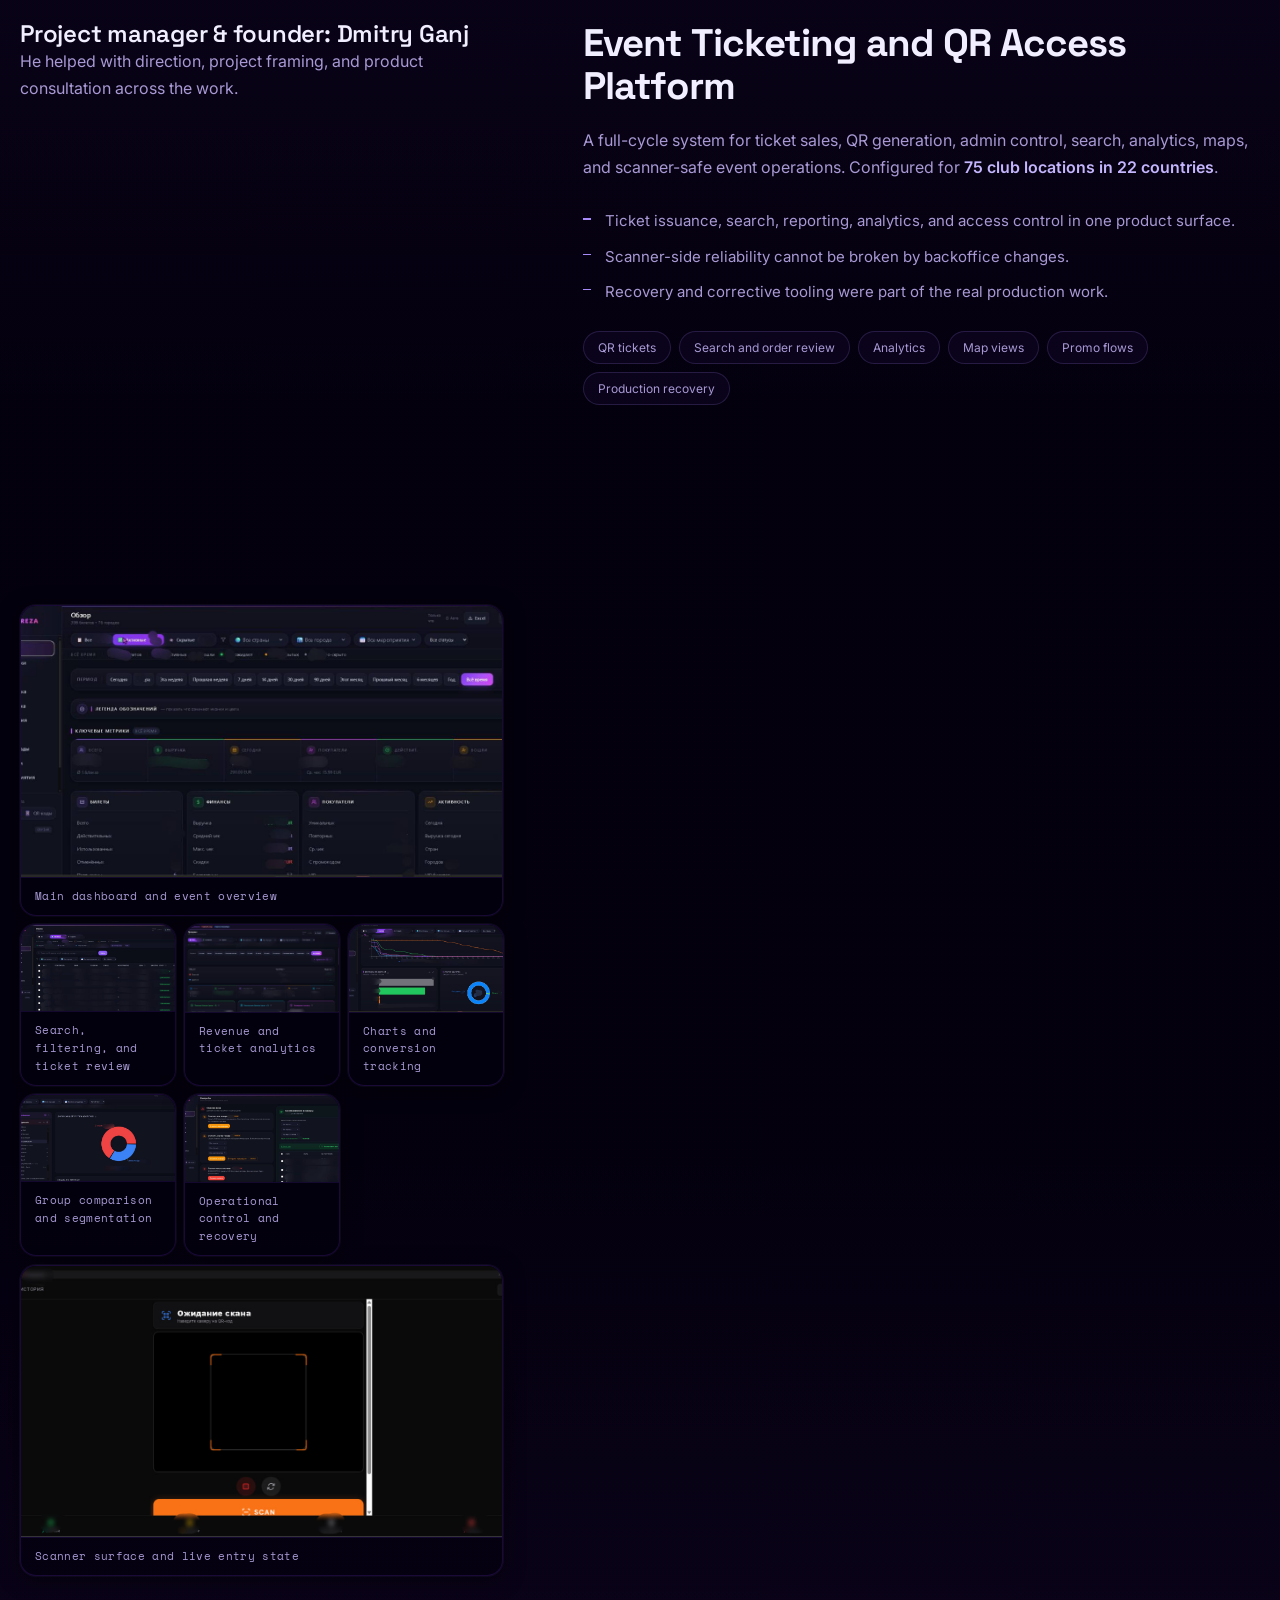
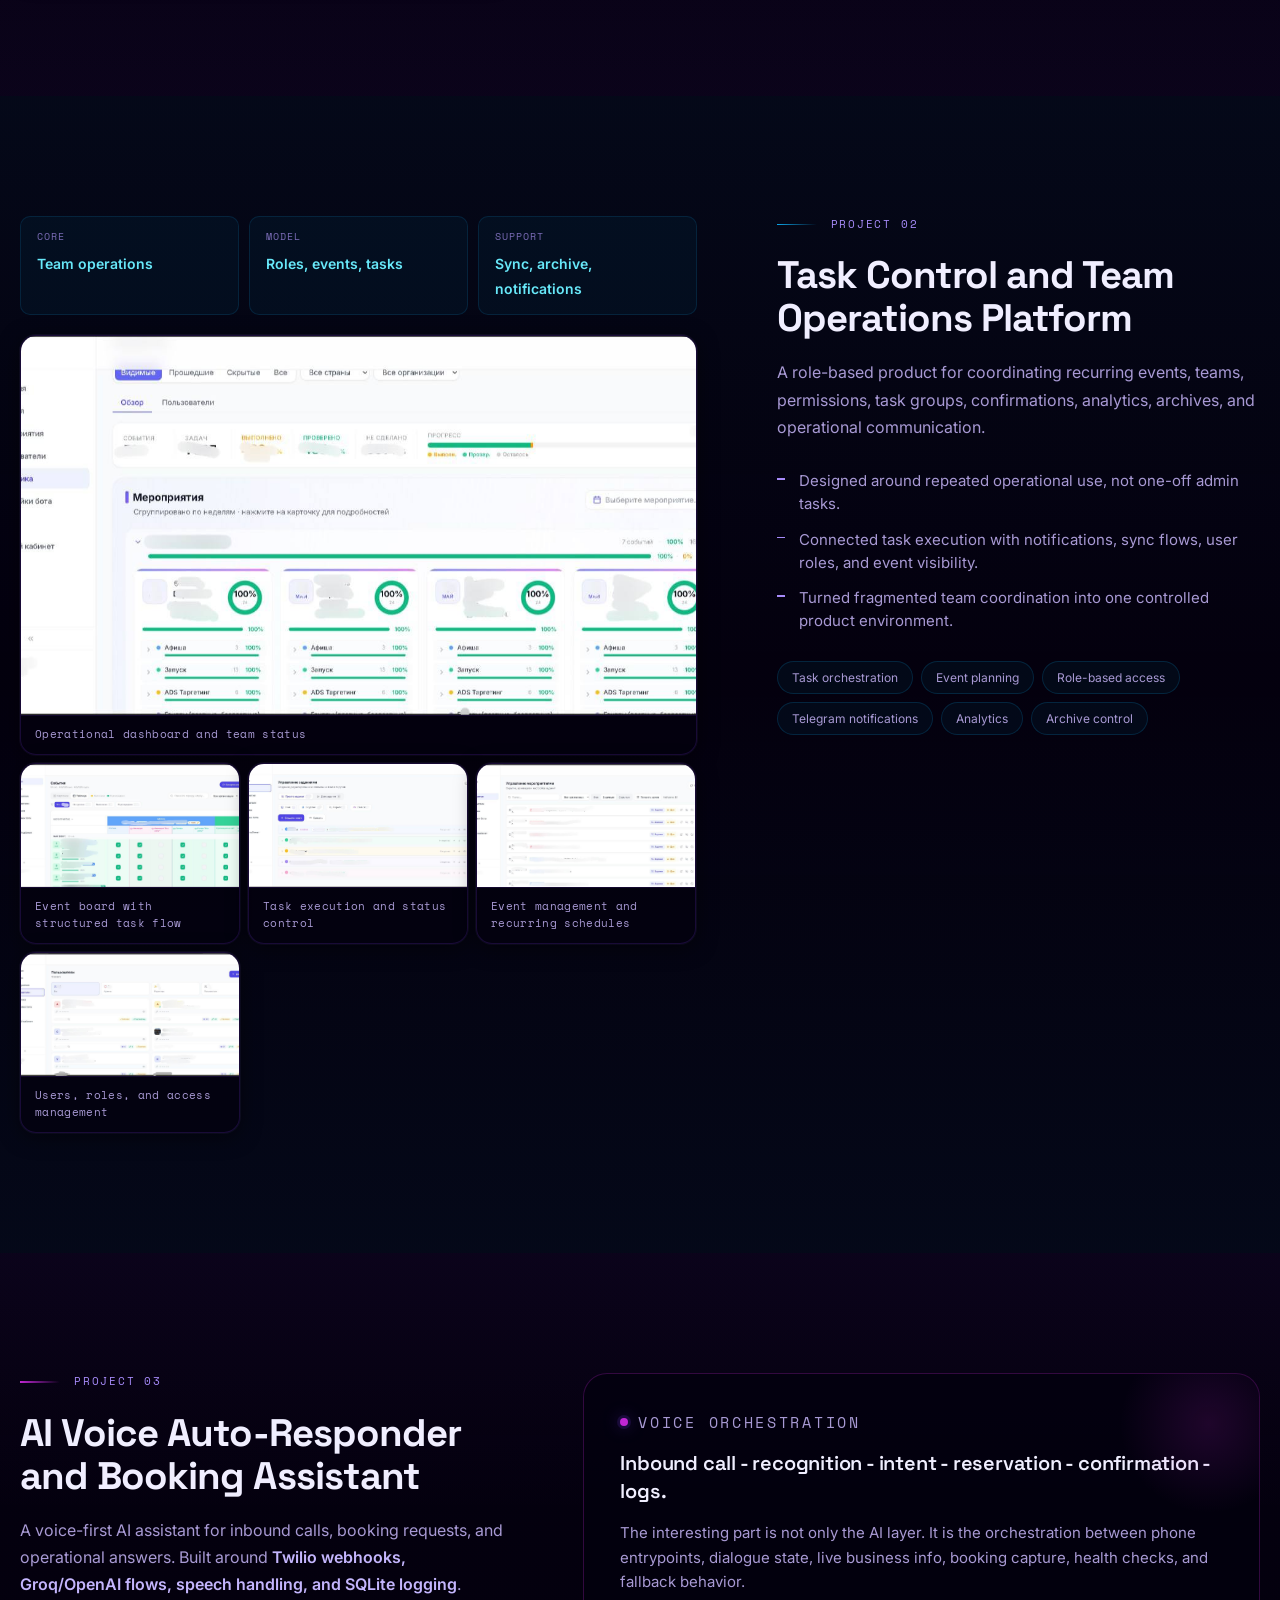
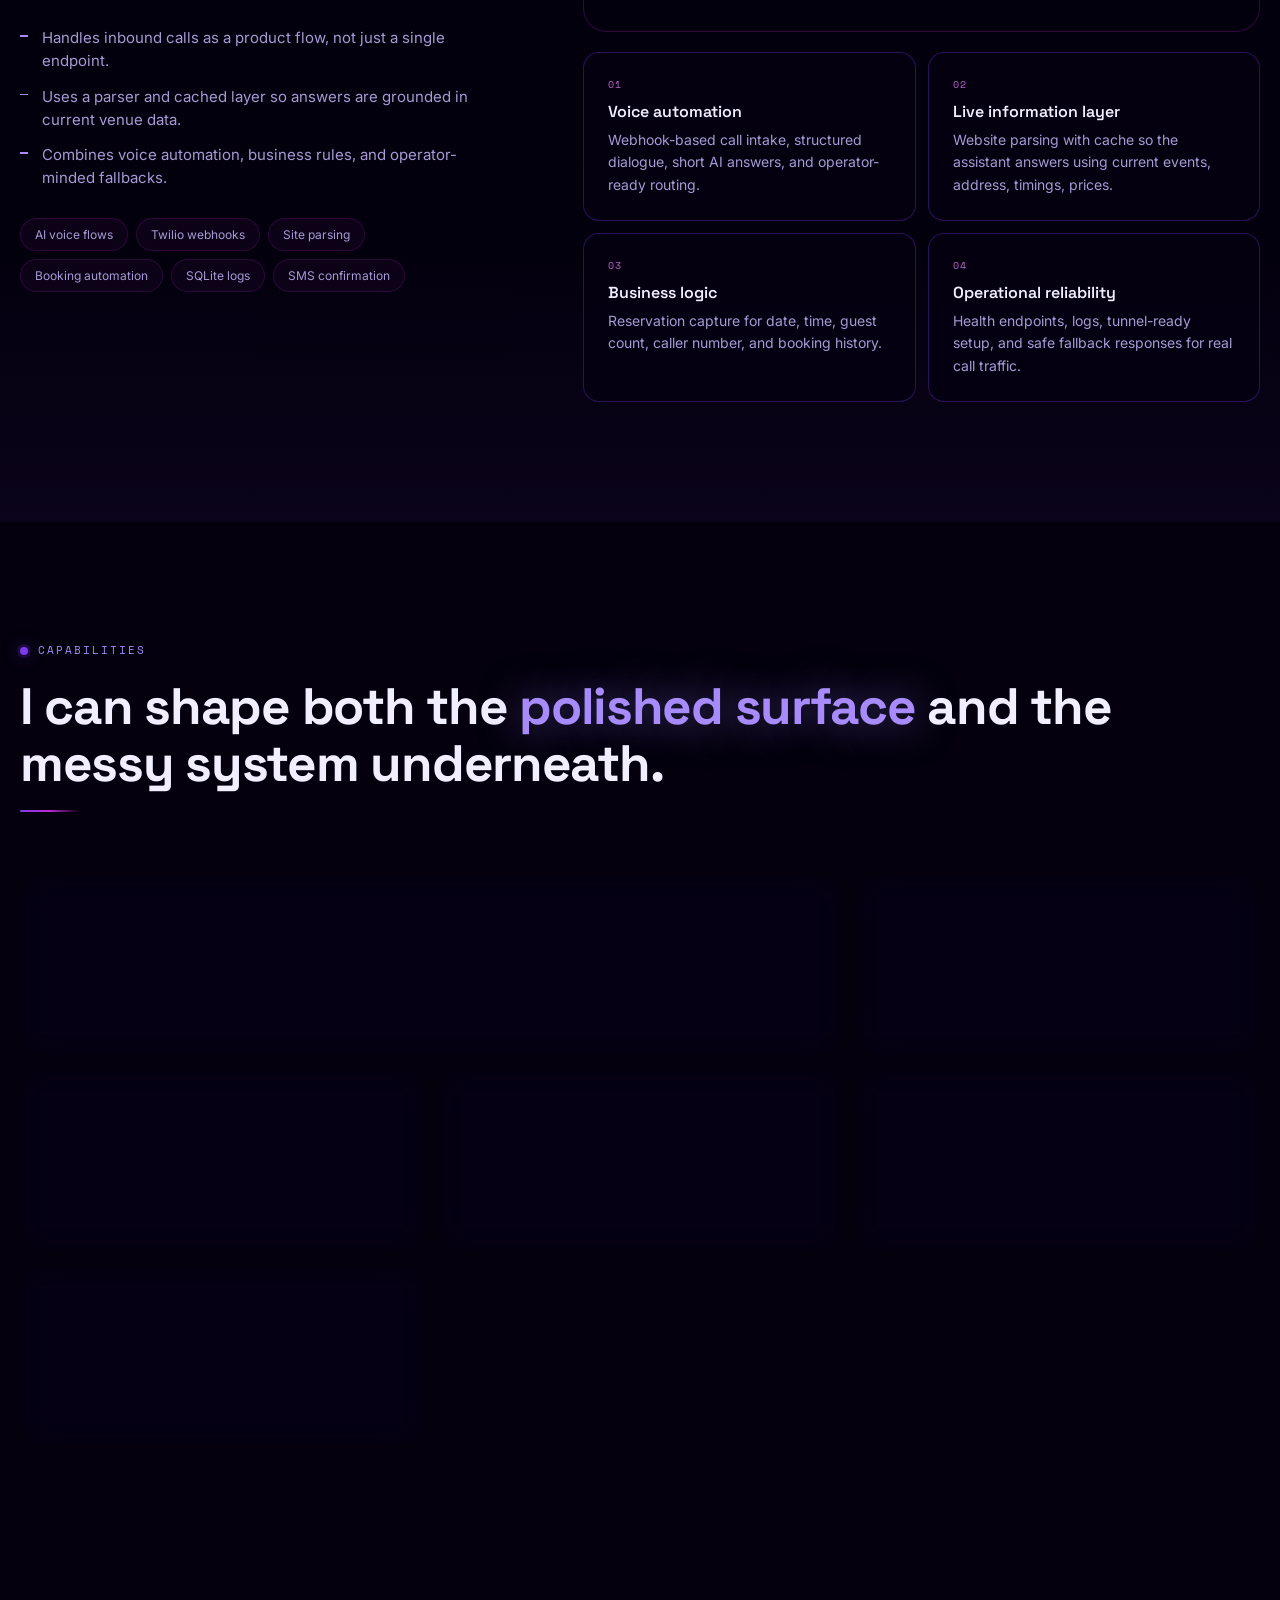
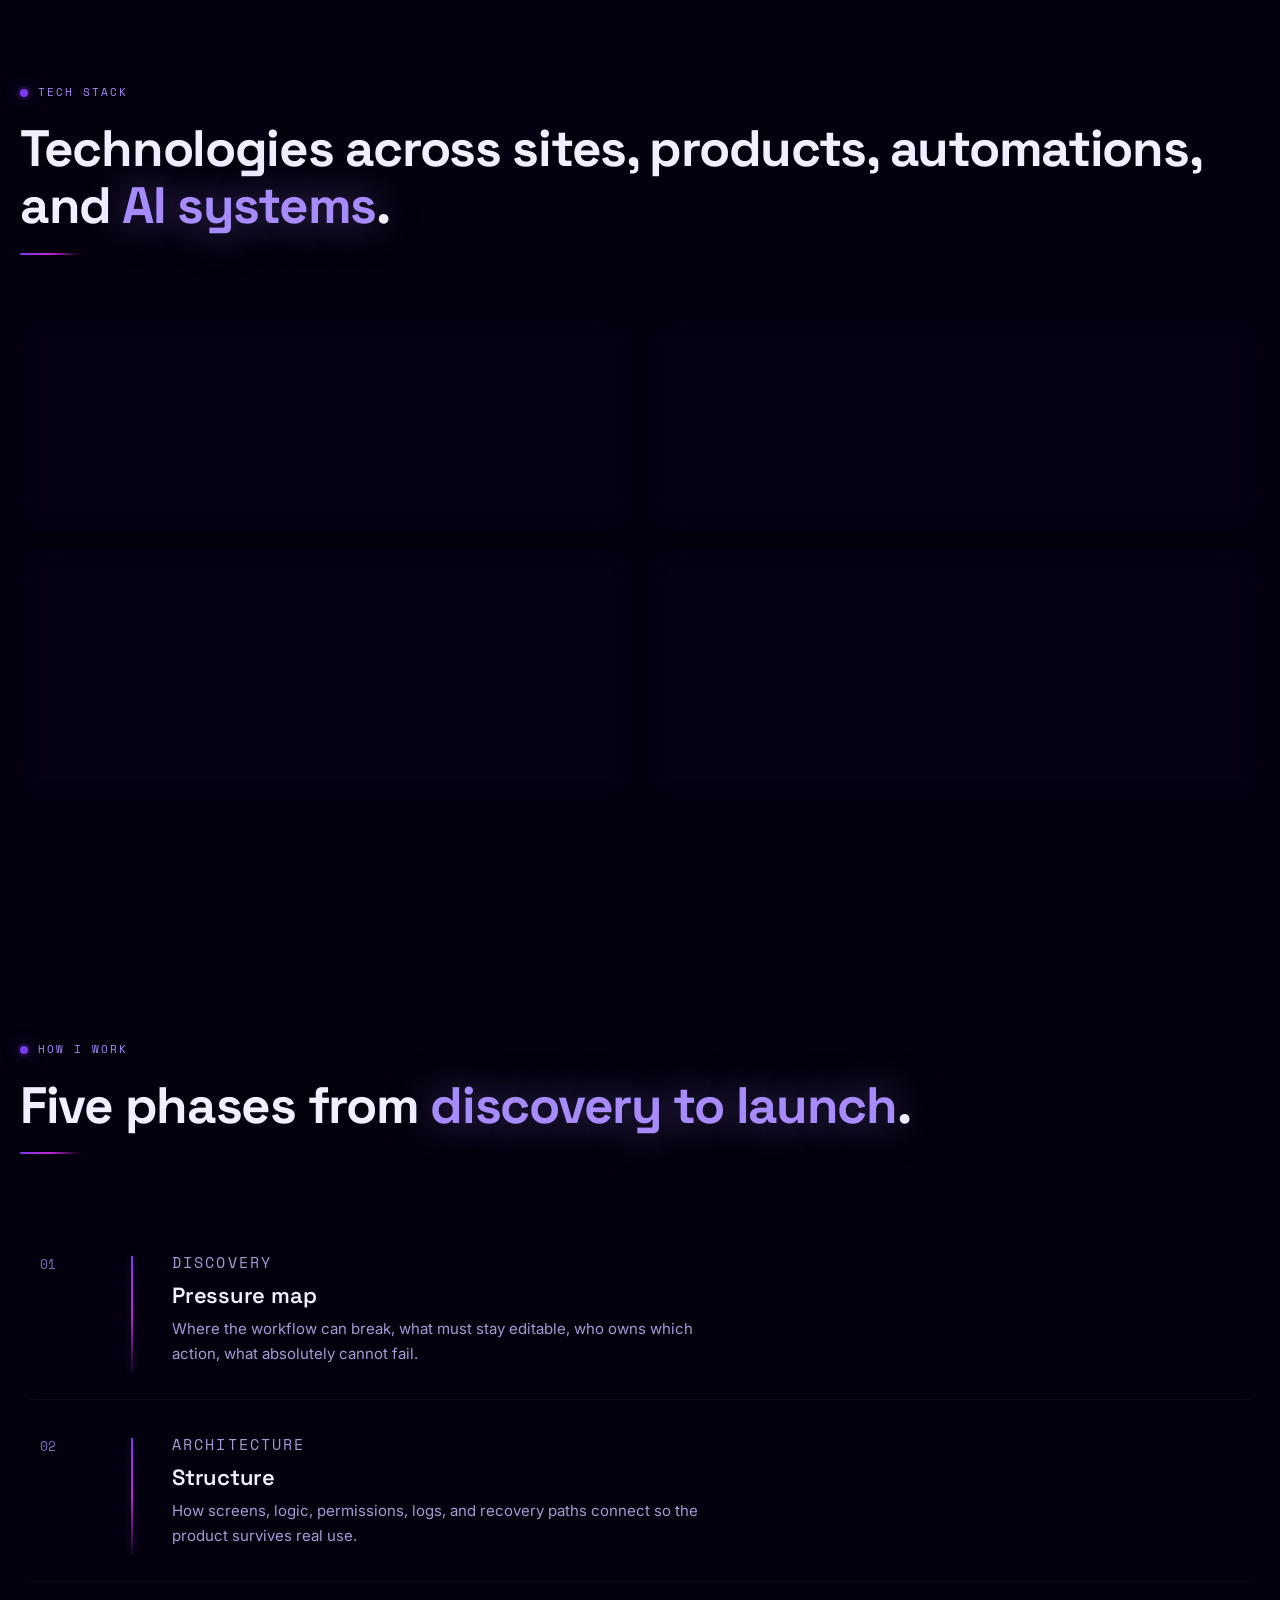
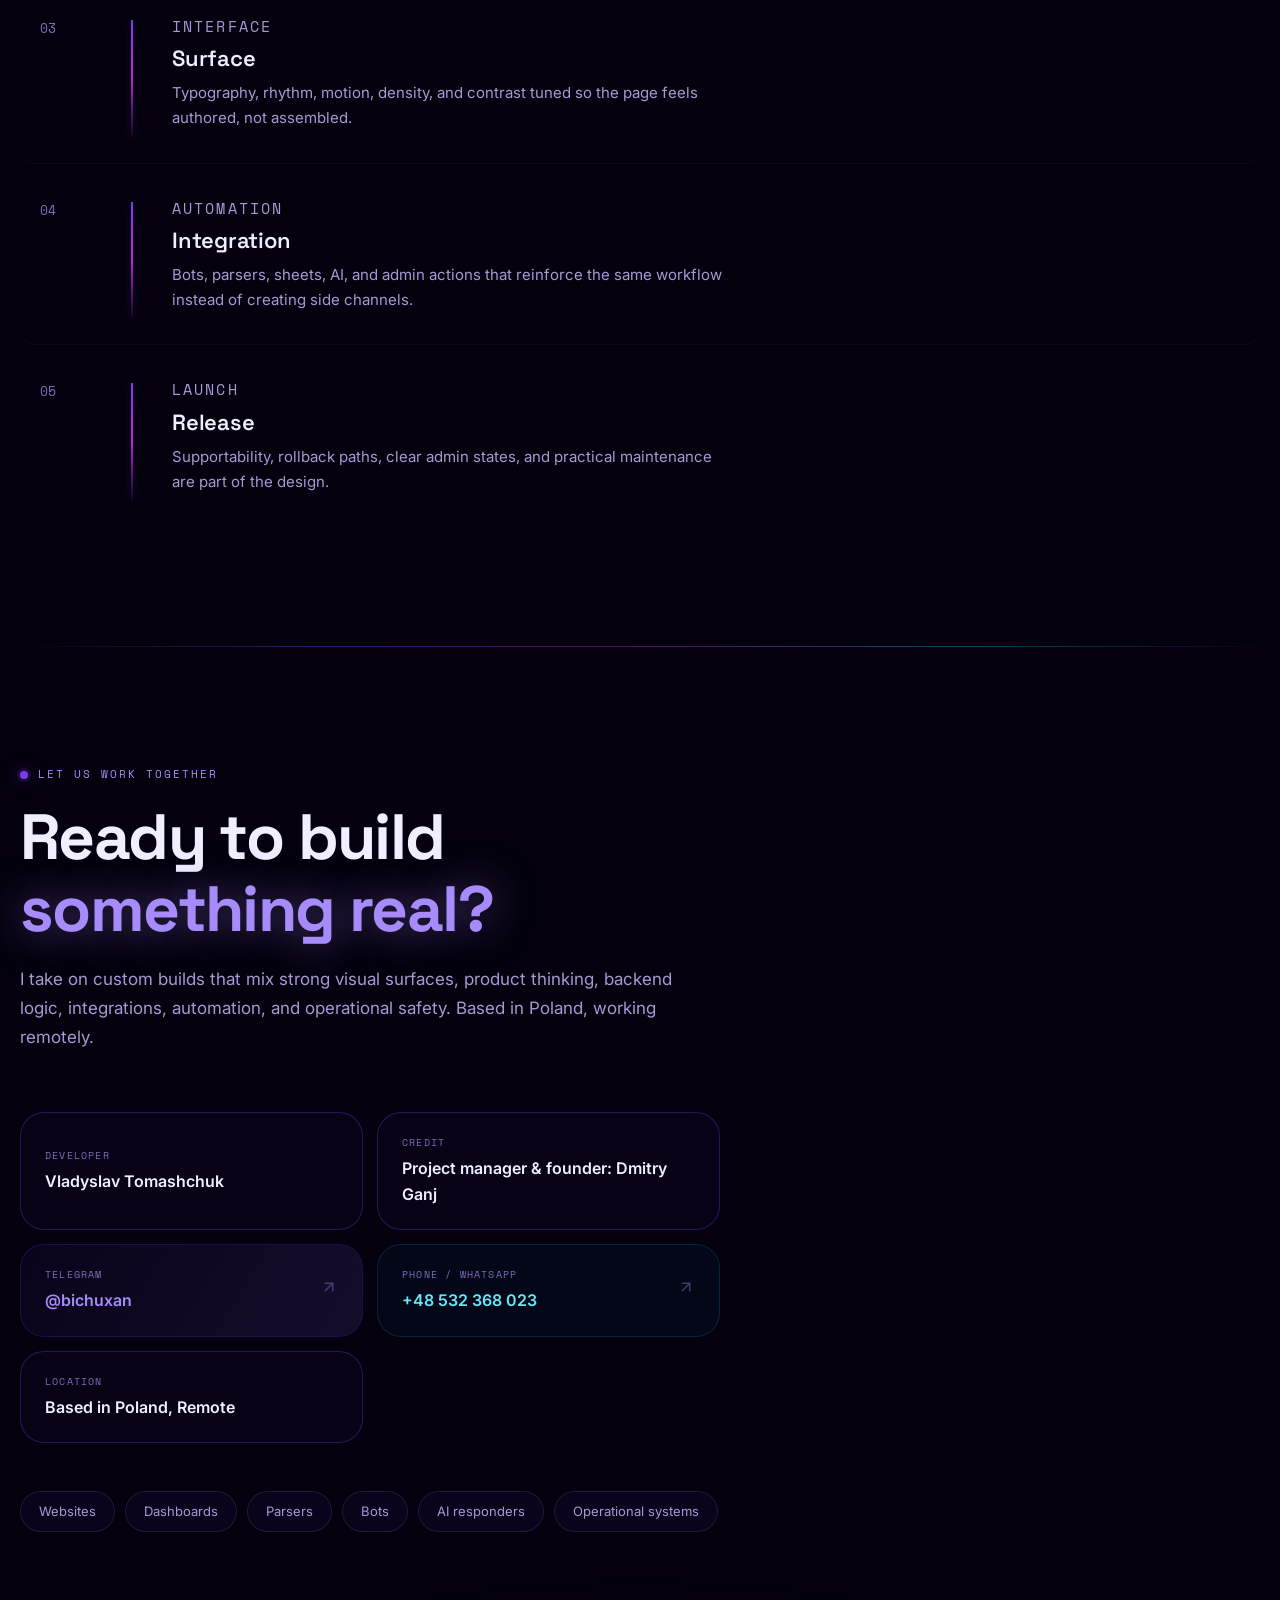
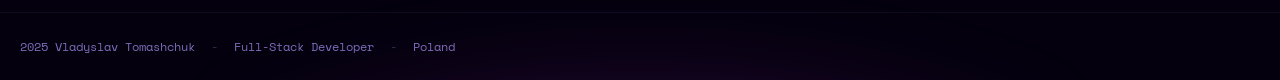
==== commit 64cb7c34: "feat: add Dmitry role mentions in topbar and project credits" ====
--- a/case-study.html
+++ b/case-study.html
@@ -44,6 +44,10 @@
         <svg width="13" height="13" viewBox="0 0 24 24" fill="currentColor" aria-hidden="true"><path d="M12 0C5.373 0 0 5.373 0 12s5.373 12 12 12 12-5.373 12-12S18.627 0 12 0zm5.894 8.221-1.97 9.28c-.145.658-.537.818-1.084.508l-3-2.21-1.447 1.394c-.16.16-.295.295-.605.295l.213-3.053 5.56-5.023c.242-.213-.054-.333-.373-.12l-6.871 4.326-2.962-.924c-.643-.204-.657-.643.136-.953l11.57-4.461c.537-.194 1.006.131.833.941z"/></svg>
         @bichuxan
       </a>
+      <a class="pill pill-dmitry" href="https://www.instagram.com/dmitry_ganj/" target="_blank" rel="noopener noreferrer">
+        <svg width="13" height="13" viewBox="0 0 24 24" fill="none" stroke="currentColor" stroke-width="2.1" stroke-linecap="round" stroke-linejoin="round" aria-hidden="true"><rect x="3" y="3" width="18" height="18" rx="5" ry="5"/><circle cx="12" cy="12" r="4"/><circle cx="17.5" cy="6.5" r="1" fill="currentColor" stroke="none"/></svg>
+        <span data-i18n="top.dmitry">Project manager &amp; Founder · Dmitry Ganj</span>
+      </a>
       <a class="pill pill-phone" href="tel:+48532368023">
         <svg width="13" height="13" viewBox="0 0 24 24" fill="none" stroke="currentColor" stroke-width="2.2" stroke-linecap="round" stroke-linejoin="round" aria-hidden="true"><path d="M22 16.92v3a2 2 0 01-2.18 2 19.79 19.79 0 01-8.63-3.07A19.5 19.5 0 013.07 9.81 19.79 19.79 0 01.01 1.22 2 2 0 012 0h3a2 2 0 012 1.72c.127.96.361 1.903.7 2.81a2 2 0 01-.45 2.11L6.91 7.91a16 16 0 006.06 6.06l1.27-1.27a2 2 0 012.11-.45c.907.339 1.85.573 2.81.7A2 2 0 0122 16.92z"/></svg>
         +48 532 368 023
@@ -155,13 +159,18 @@
           <p data-i18n="about.card2.p">Ideas, product thinking, careful implementation, consulting around direction, and a habit of pushing projects past the obvious version into something that feels stronger and more polished.</p>
         </article>
         <article class="cap-card cap-dark reveal" data-delay="160">
-          <h3 data-i18n="about.card3.h3">Support and ideas</h3>
-          <p data-i18n-html="about.card3.p">Dmitry Ganj helped with ideas and consultation along the way. You can find him here: <a href="https://www.instagram.com/dmitry_ganj/" target="_blank" rel="noopener noreferrer">instagram.com/dmitry_ganj</a>.</p>
+          <h3 data-i18n="about.card3.h3">Project manager &amp; founder</h3>
+          <p data-i18n-html="about.card3.p">Dmitry Ganj helped with direction, framing, and consultation along the way. You can find him here: <a href="https://www.instagram.com/dmitry_ganj/" target="_blank" rel="noopener noreferrer">instagram.com/dmitry_ganj</a>.</p>
         </article>
       </div>
     </section>
     <section class="project-section project-dark section-anchor" id="projects">
       <div class="shell project-layout">
+        <div class="project-credits reveal" data-delay="0">
+          <p class="project-kicker"><span class="kicker-line kicker-magenta"></span><span data-i18n="projects.creditEyebrow">Project support</span></p>
+          <h3 data-i18n-html="projects.creditTitle">Project manager &amp; founder: <a href="https://www.instagram.com/dmitry_ganj/" target="_blank" rel="noopener noreferrer">Dmitry Ganj</a></h3>
+          <p class="project-desc" data-i18n="projects.creditDesc">He helped with direction, project framing, and product consultation across the work.</p>
+        </div>
         <div class="project-copy reveal-left">
           <p class="project-kicker"><span class="kicker-line"></span>Project 01</p>
           <h2 data-i18n="proj.01.h2">Event Ticketing and QR Access Platform</h2>
@@ -274,7 +283,7 @@
       </div>
       <div class="footer-contacts reveal" data-delay="120">
         <div class="contact-card contact-card-name"><div><span class="contact-label">Developer</span><strong class="contact-value">Vladyslav Tomashchuk</strong></div></div>
-        <div class="contact-card contact-card-name"><div><span class="contact-label" data-i18n="footer.creditLabel">Credit</span><strong class="contact-value" data-i18n-html="footer.creditValue">Ideas and consultation with <a href="https://www.instagram.com/dmitry_ganj/" target="_blank" rel="noopener noreferrer">Dmitry Ganj</a></strong></div></div>
+        <div class="contact-card contact-card-name"><div><span class="contact-label" data-i18n="footer.creditLabel">Credit</span><strong class="contact-value" data-i18n-html="footer.creditValue">Project manager &amp; founder: <a href="https://www.instagram.com/dmitry_ganj/" target="_blank" rel="noopener noreferrer">Dmitry Ganj</a></strong></div></div>
         <a class="contact-card contact-card-tg contact-link" href="https://t.me/bichuxan" target="_blank" rel="noopener noreferrer"><div><span class="contact-label">Telegram</span><strong class="contact-value">@bichuxan</strong></div><div class="contact-arrow"><svg width="18" height="18" viewBox="0 0 24 24" fill="none" stroke="currentColor" stroke-width="2" stroke-linecap="round" stroke-linejoin="round"><line x1="7" y1="17" x2="17" y2="7"/><polyline points="7 7 17 7 17 17"/></svg></div></a>
         <a class="contact-card contact-card-phone contact-link" href="tel:+48532368023"><div><span class="contact-label">Phone / WhatsApp</span><strong class="contact-value">+48 532 368 023</strong></div><div class="contact-arrow"><svg width="18" height="18" viewBox="0 0 24 24" fill="none" stroke="currentColor" stroke-width="2" stroke-linecap="round" stroke-linejoin="round"><line x1="7" y1="17" x2="17" y2="7"/><polyline points="7 7 17 7 17 17"/></svg></div></a>
         <div class="contact-card contact-card-loc"><div><span class="contact-label">Location</span><strong class="contact-value">Based in Poland, Remote</strong></div></div>
--- a/portfolio.css
+++ b/portfolio.css
@@ -508,6 +508,20 @@
   box-shadow: 0 0 16px rgba(14,165,233,0.22);
 }
 .pill-phone:hover svg { opacity: 1; }
+
+.pill-dmitry {
+  border-color: rgba(236,72,153,0.26);
+  background: rgba(236,72,153,0.06);
+  color: #f5b3d3;
+}
+.pill-dmitry svg { color: #f5b3d3; opacity: 0.9; }
+.pill-dmitry:hover {
+  border-color: rgba(244,114,182,0.58);
+  color: #fff;
+  background: rgba(236,72,153,0.14);
+  box-shadow: 0 0 16px rgba(236,72,153,0.22);
+}
+.pill-dmitry:hover svg { opacity: 1; }
 
 .pill-location {
   border-color: rgba(167,139,250,0.14);
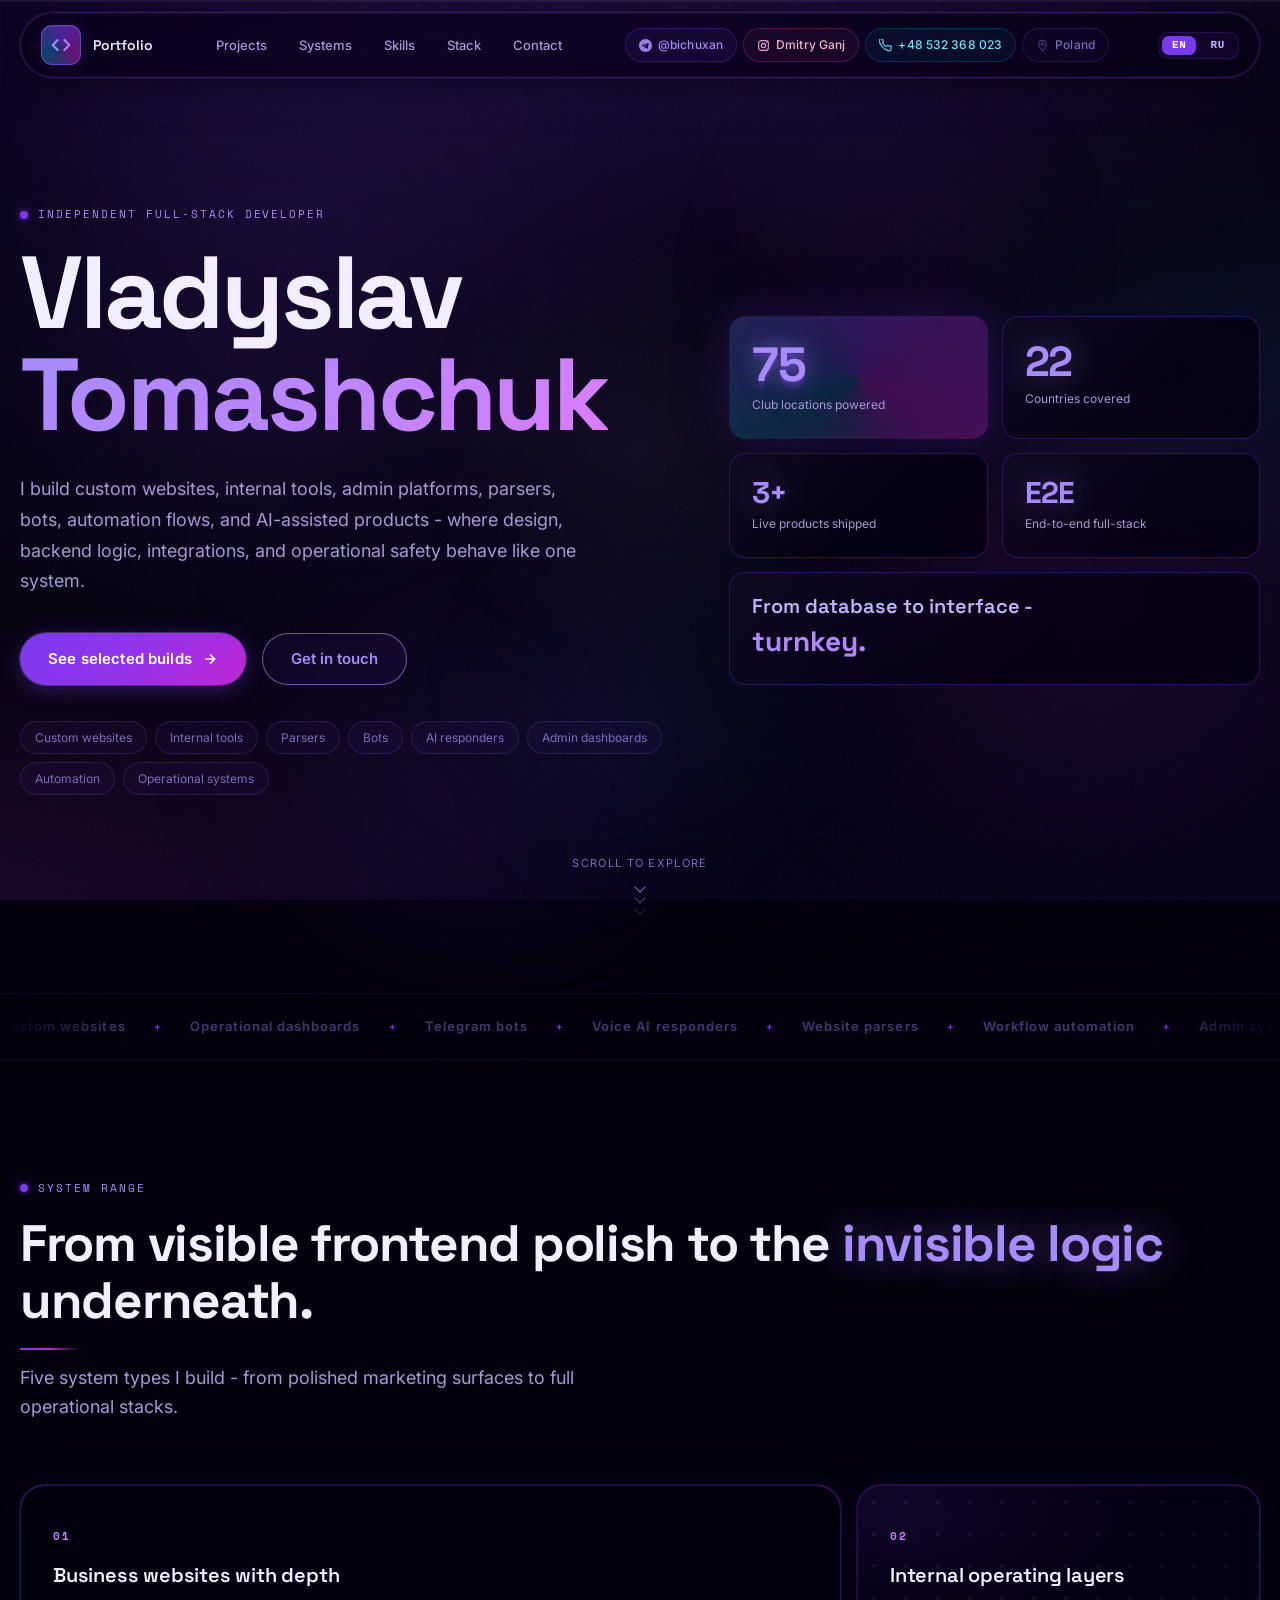
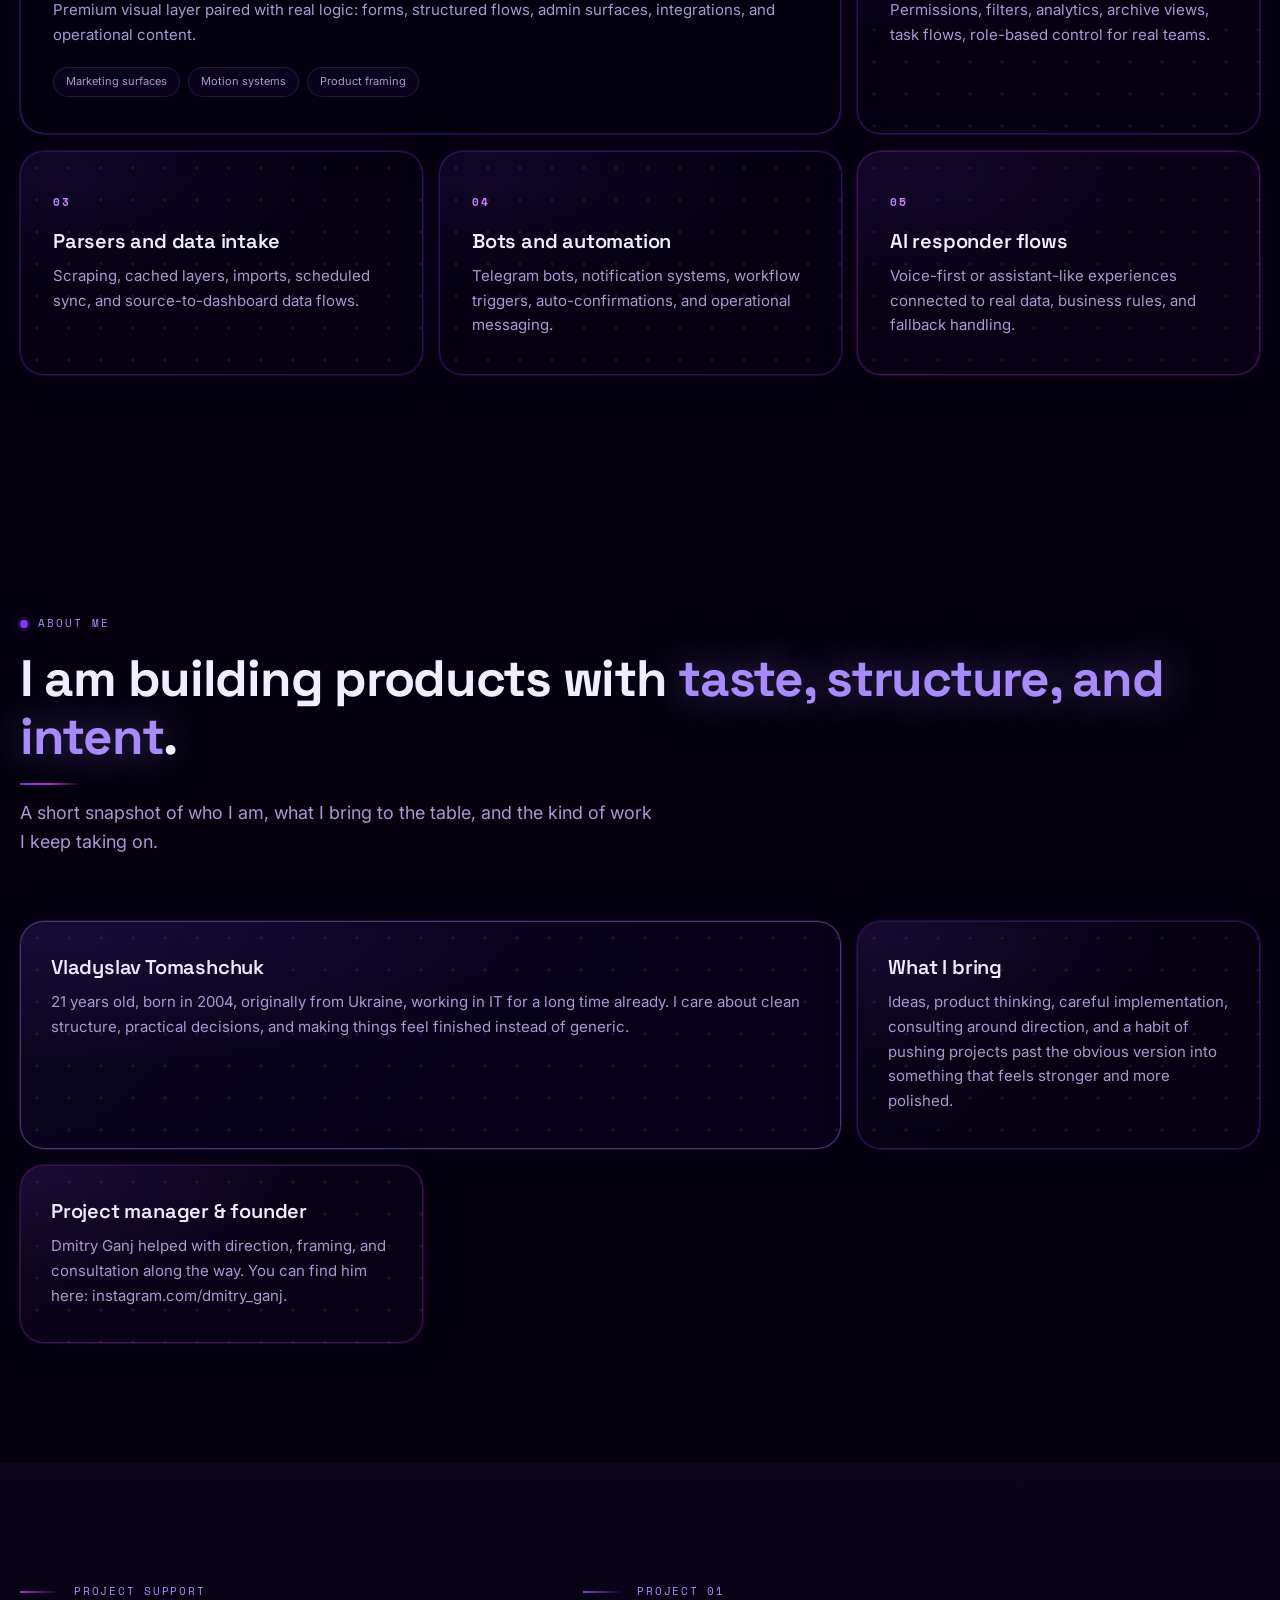
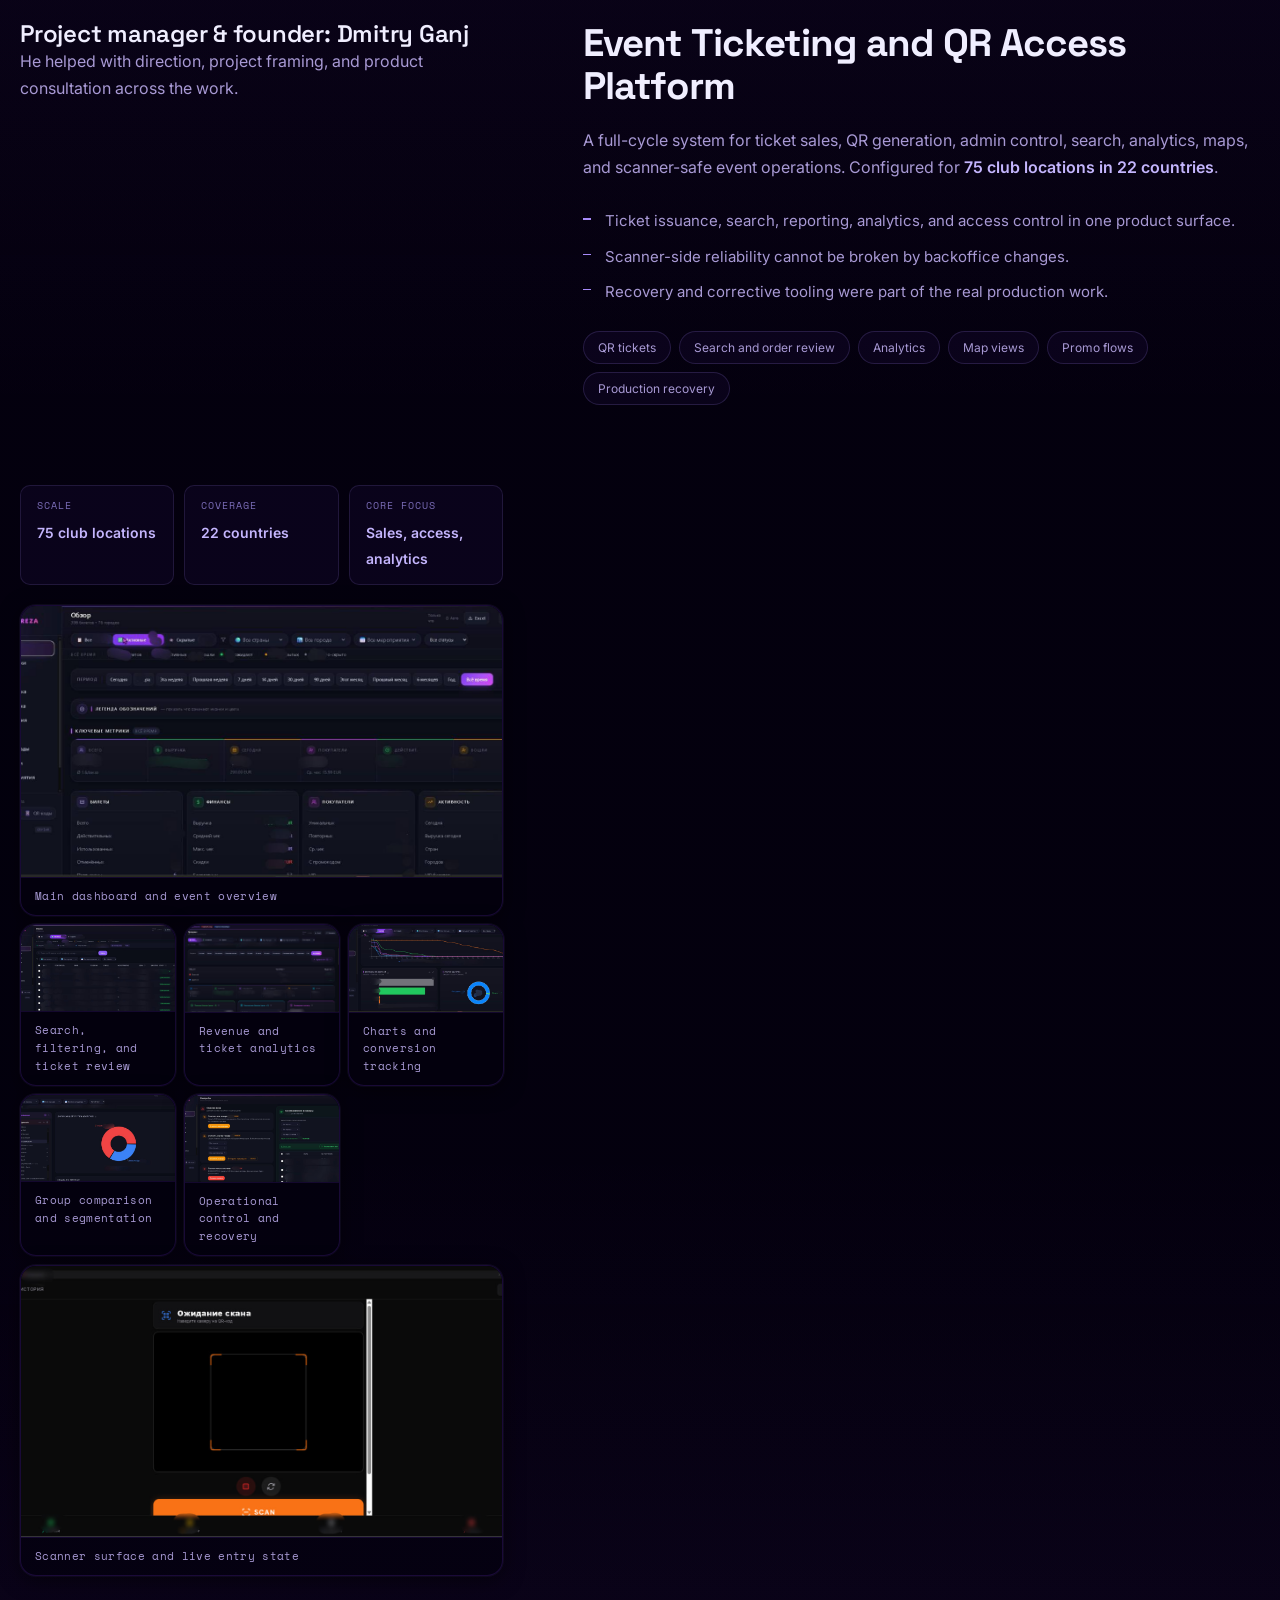
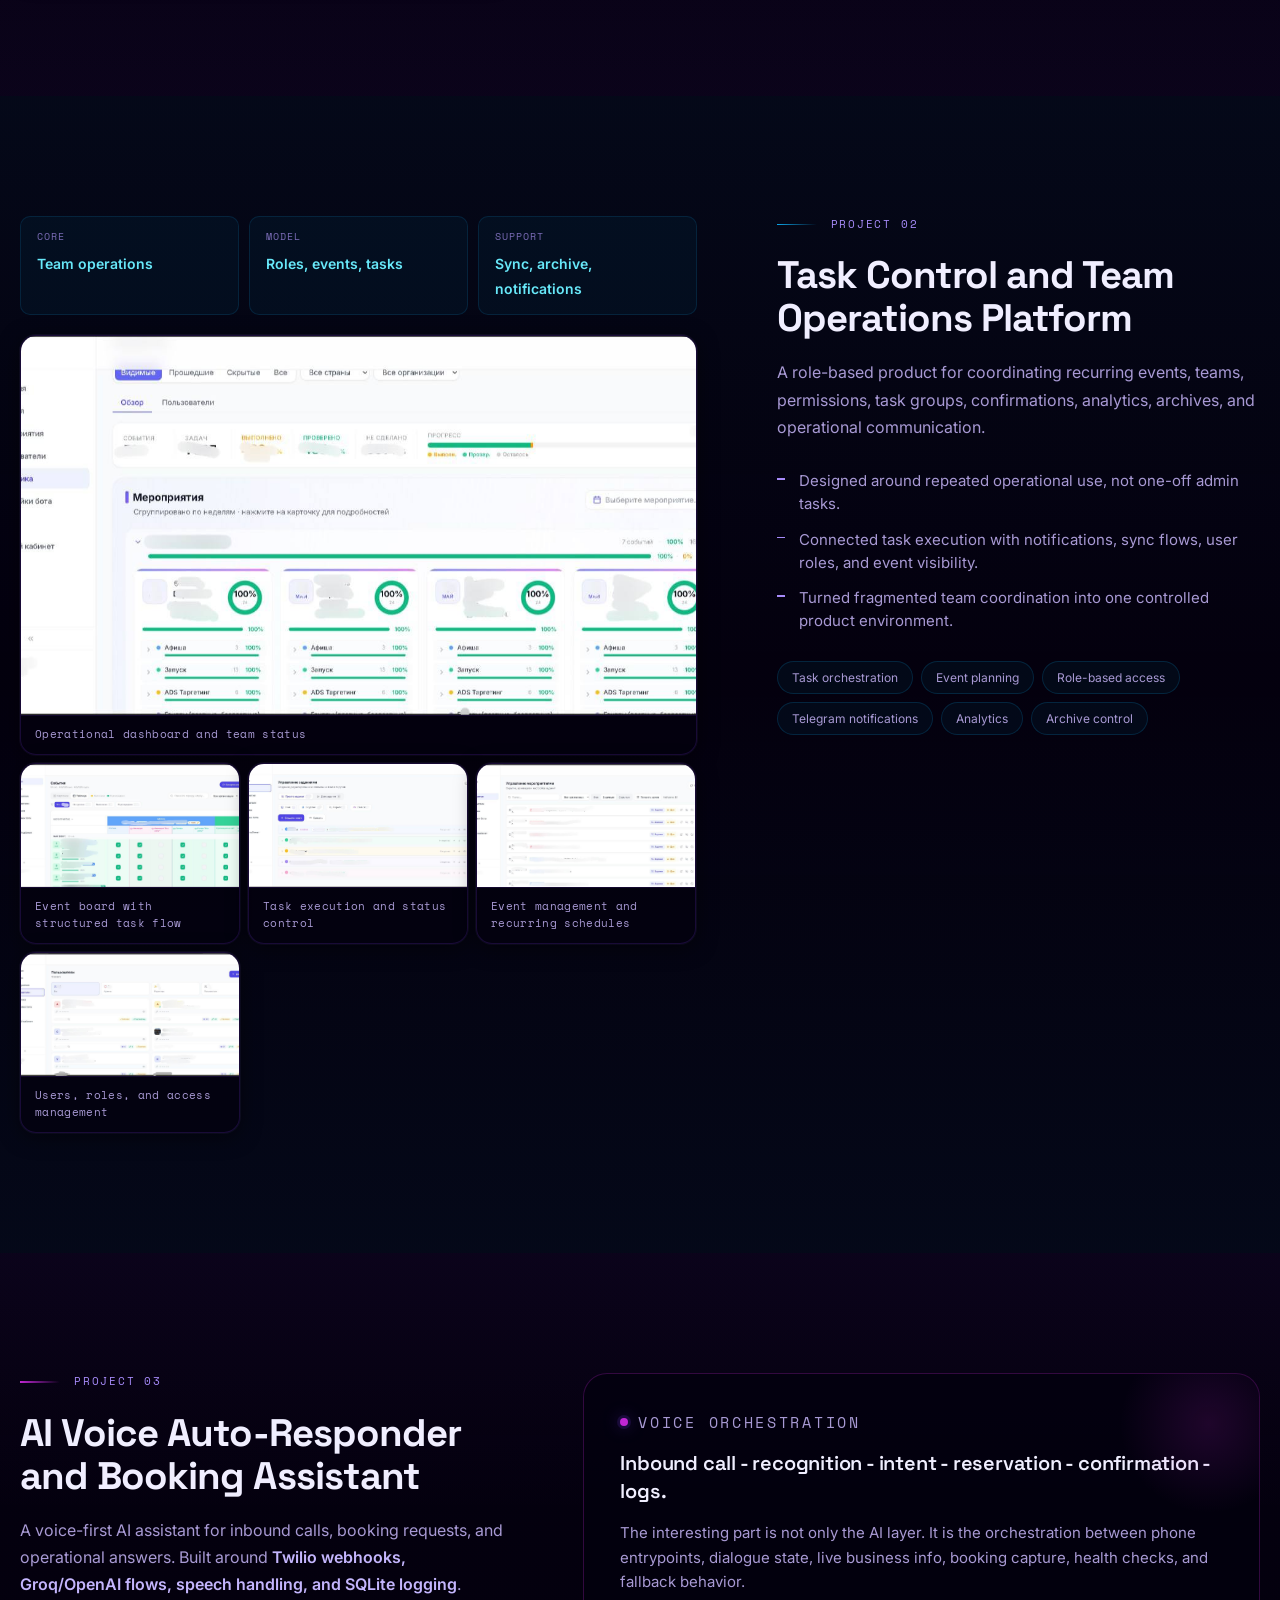
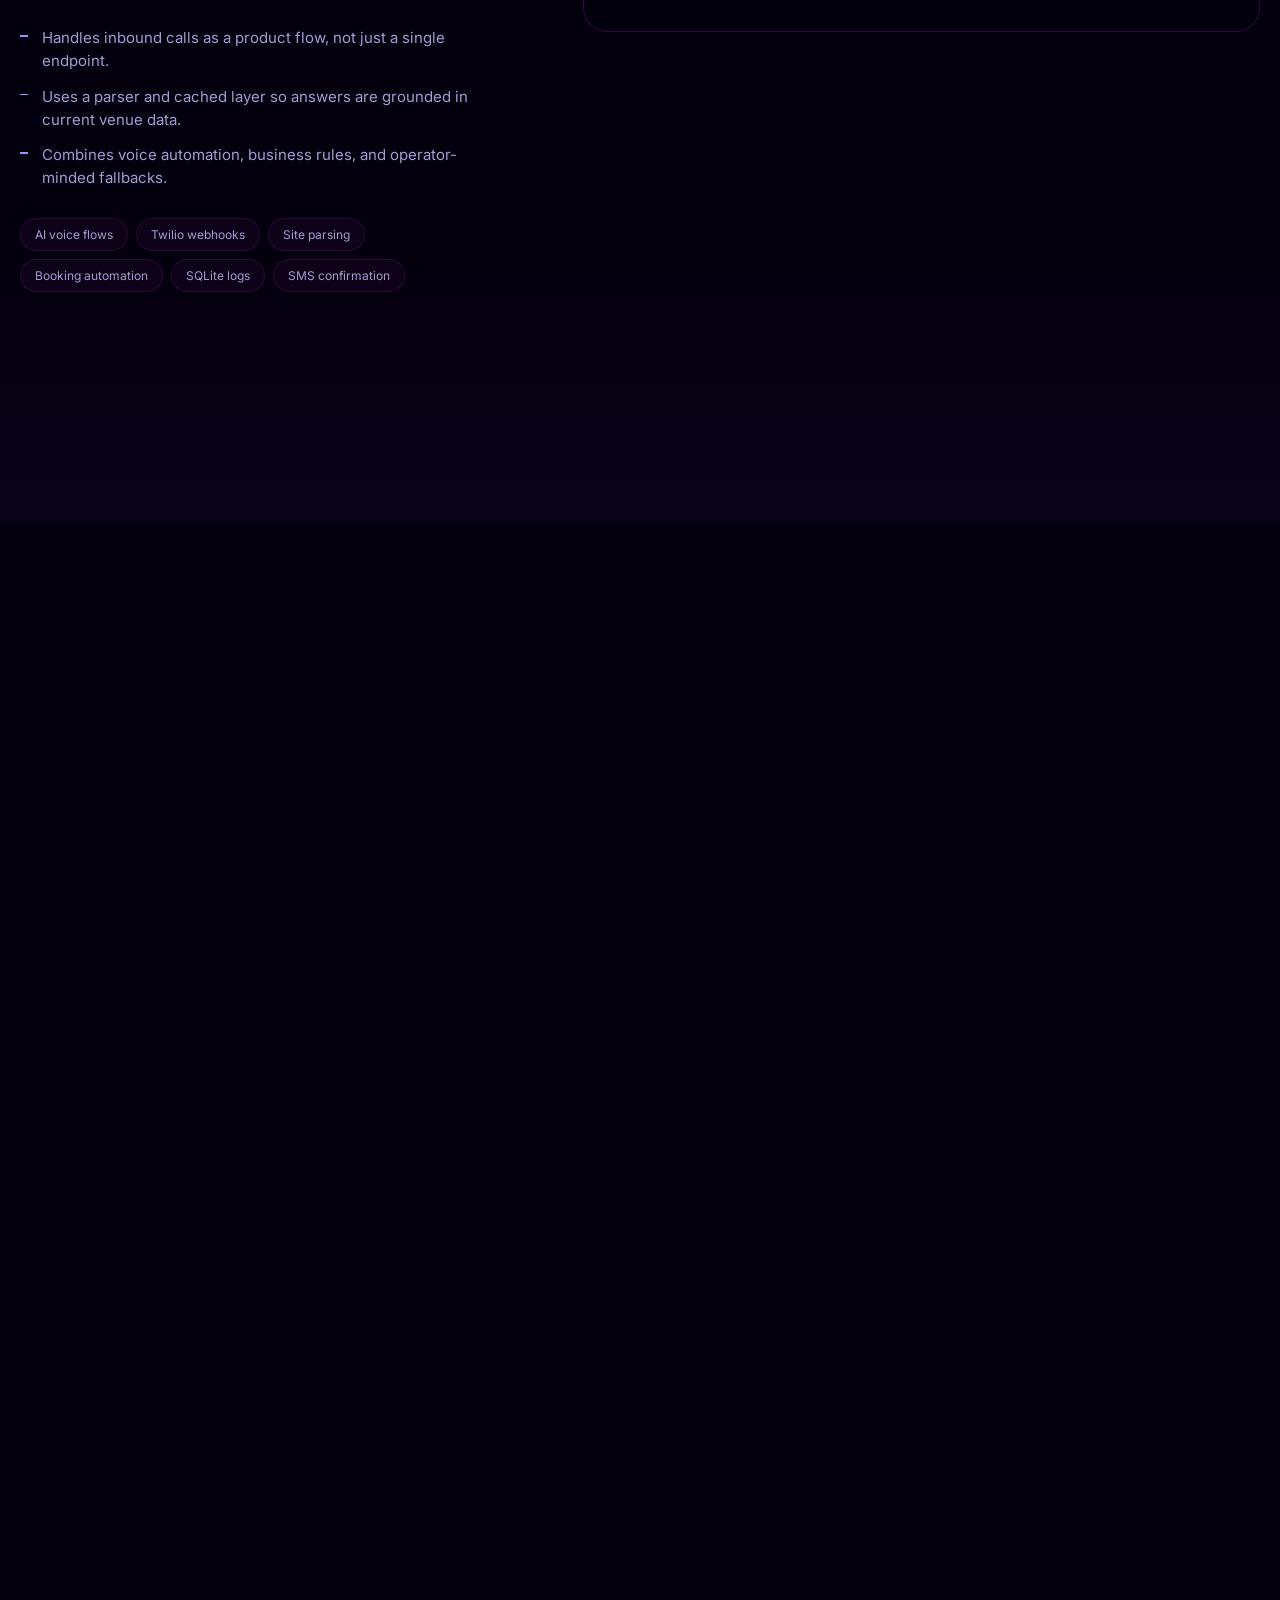
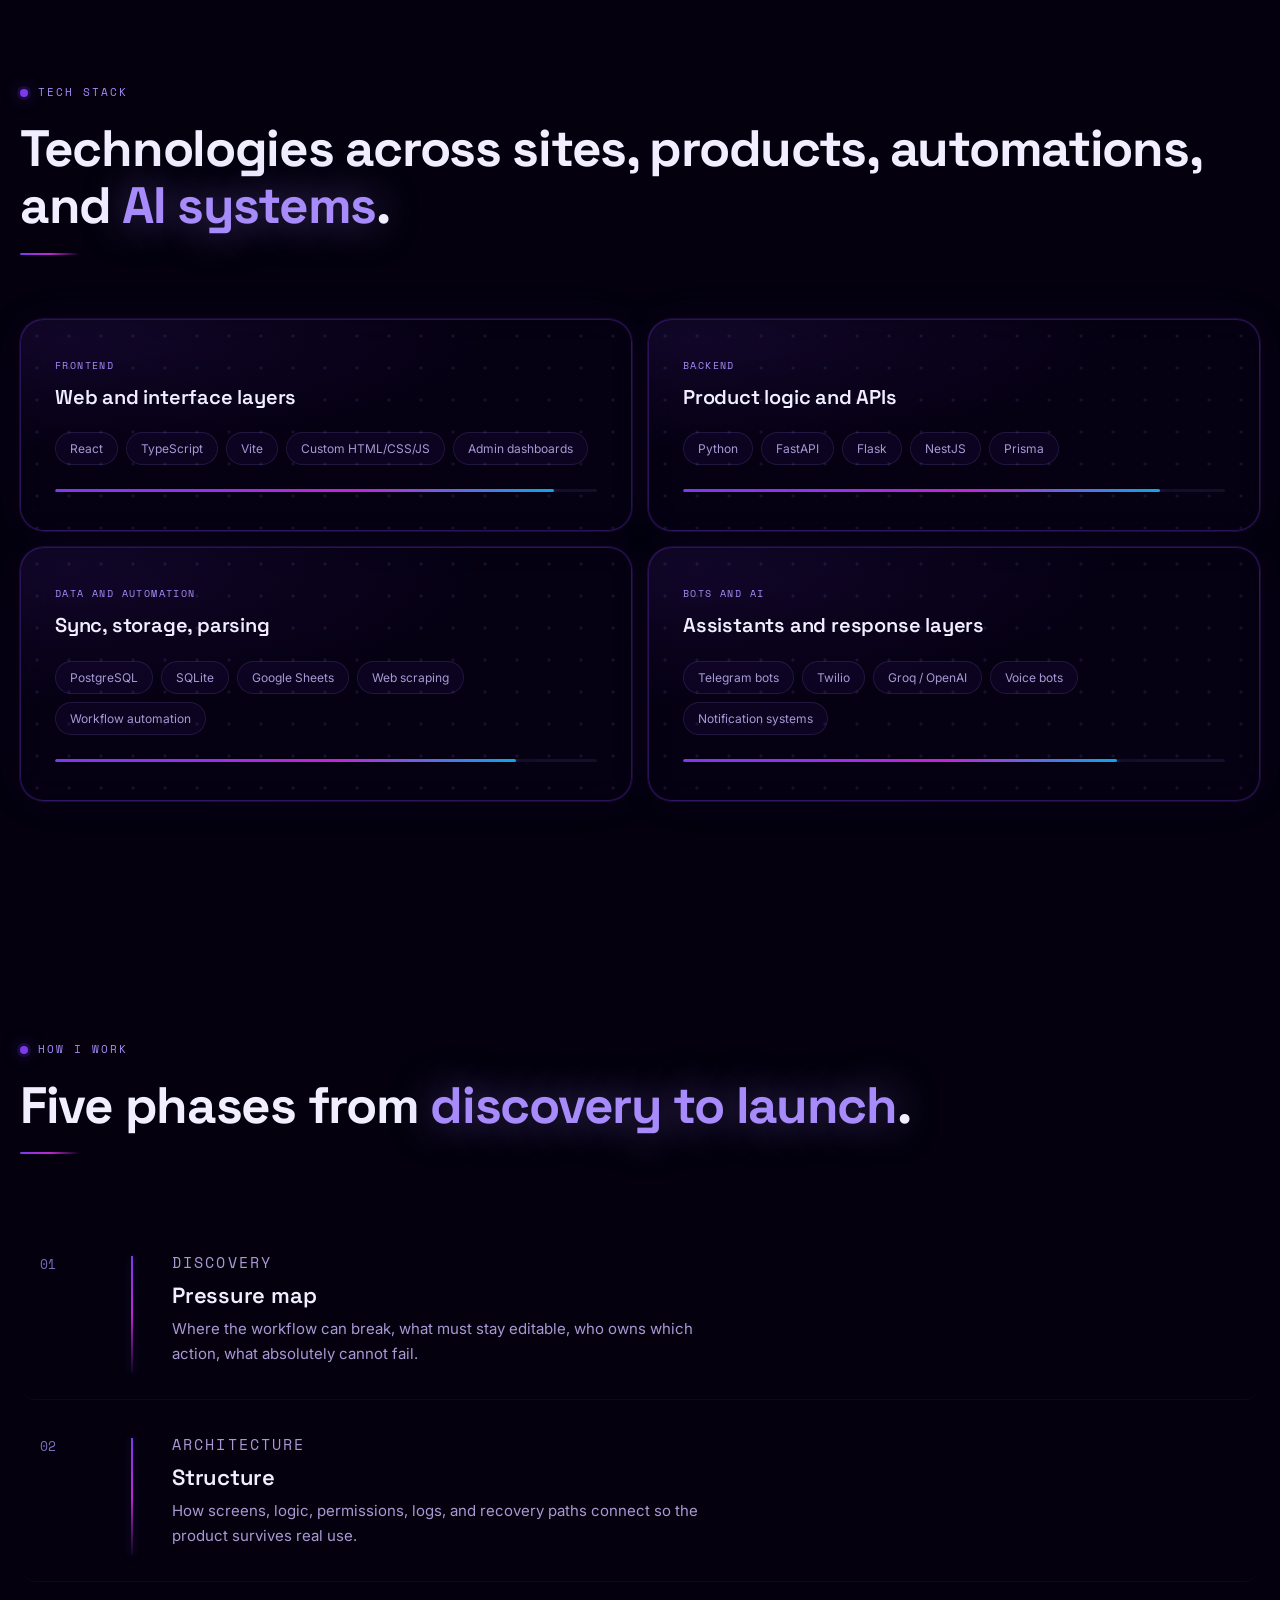
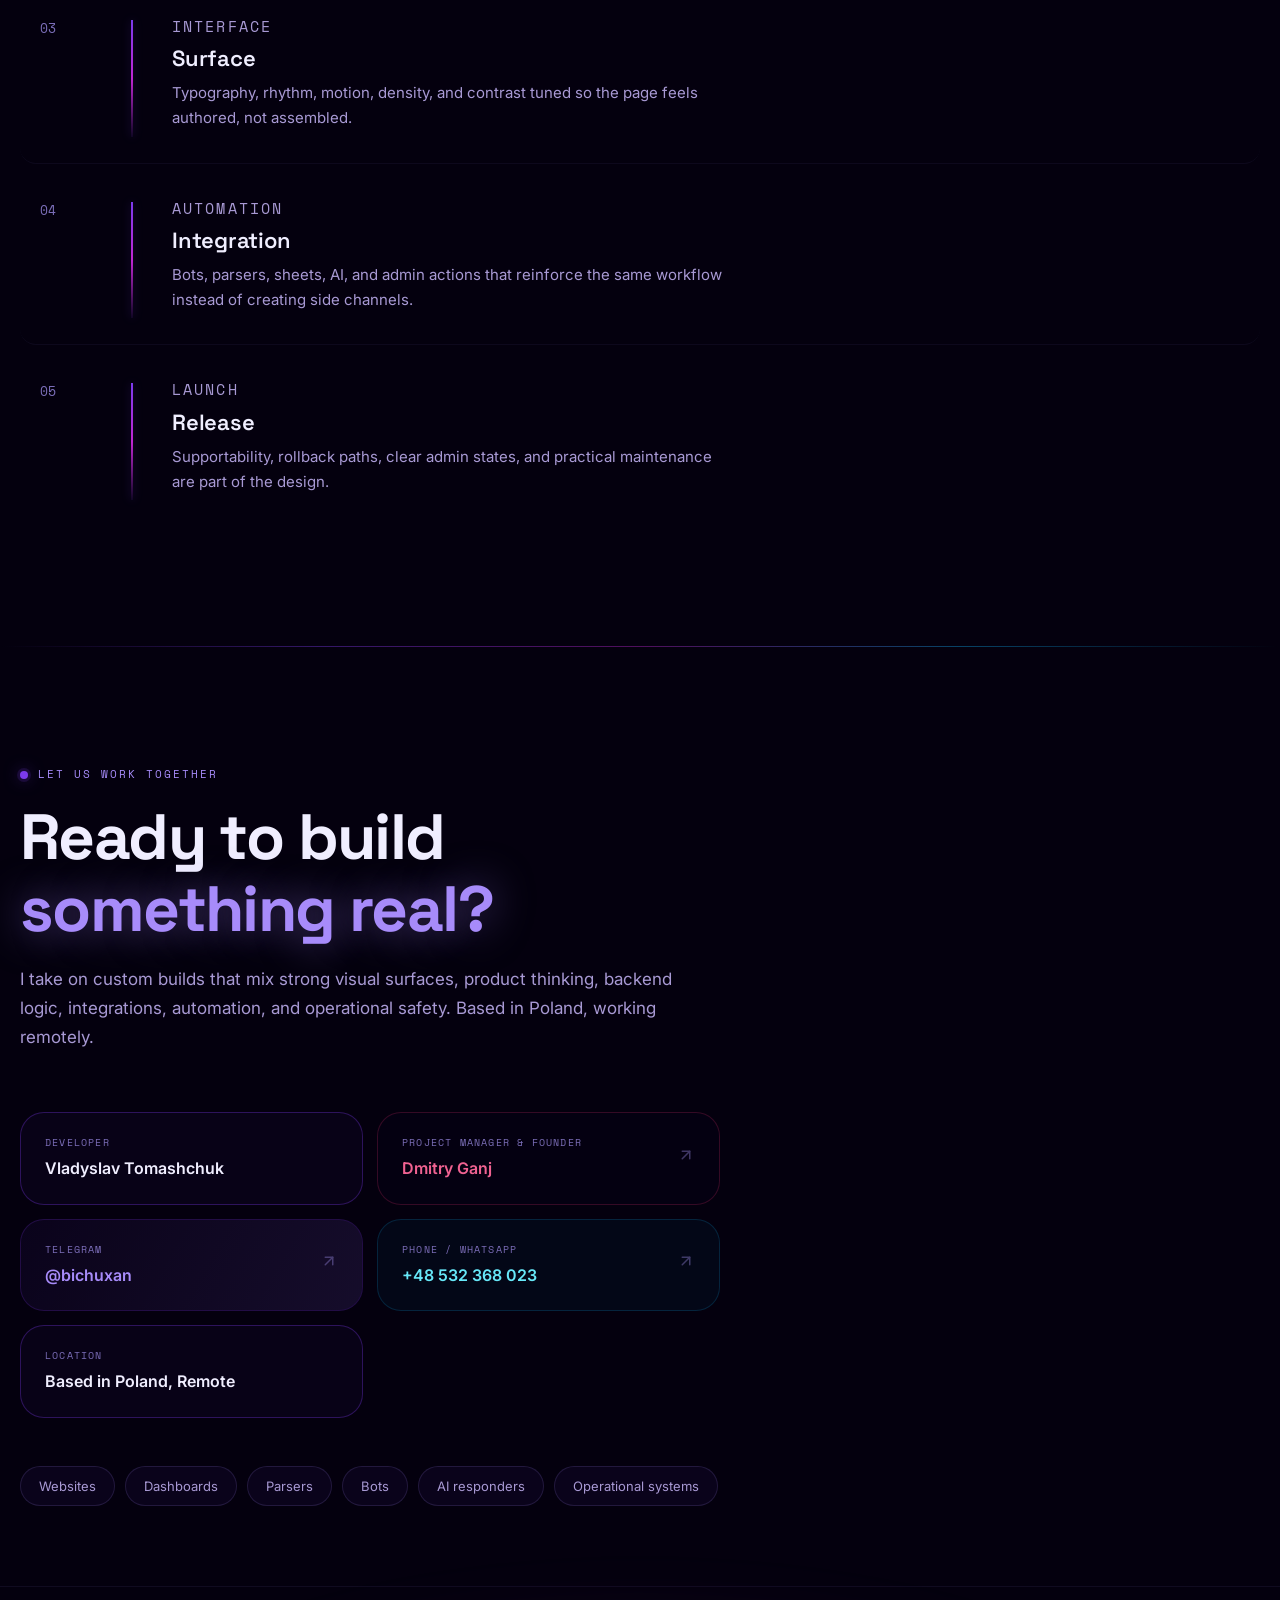
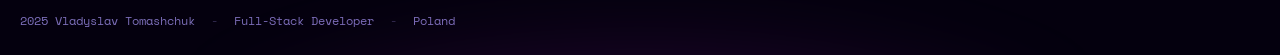
==== commit d2b30cab: "fix: shorten Dmitry topbar pill to name only, make footer card clickable" ====
--- a/case-study.html
+++ b/case-study.html
@@ -46,7 +46,7 @@
       </a>
       <a class="pill pill-dmitry" href="https://www.instagram.com/dmitry_ganj/" target="_blank" rel="noopener noreferrer">
         <svg width="13" height="13" viewBox="0 0 24 24" fill="none" stroke="currentColor" stroke-width="2.1" stroke-linecap="round" stroke-linejoin="round" aria-hidden="true"><rect x="3" y="3" width="18" height="18" rx="5" ry="5"/><circle cx="12" cy="12" r="4"/><circle cx="17.5" cy="6.5" r="1" fill="currentColor" stroke="none"/></svg>
-        <span data-i18n="top.dmitry">Project manager &amp; Founder · Dmitry Ganj</span>
+        <span data-i18n="top.dmitry">Dmitry Ganj</span>
       </a>
       <a class="pill pill-phone" href="tel:+48532368023">
         <svg width="13" height="13" viewBox="0 0 24 24" fill="none" stroke="currentColor" stroke-width="2.2" stroke-linecap="round" stroke-linejoin="round" aria-hidden="true"><path d="M22 16.92v3a2 2 0 01-2.18 2 19.79 19.79 0 01-8.63-3.07A19.5 19.5 0 013.07 9.81 19.79 19.79 0 01.01 1.22 2 2 0 012 0h3a2 2 0 012 1.72c.127.96.361 1.903.7 2.81a2 2 0 01-.45 2.11L6.91 7.91a16 16 0 006.06 6.06l1.27-1.27a2 2 0 012.11-.45c.907.339 1.85.573 2.81.7A2 2 0 0122 16.92z"/></svg>
@@ -283,7 +283,7 @@
       </div>
       <div class="footer-contacts reveal" data-delay="120">
         <div class="contact-card contact-card-name"><div><span class="contact-label">Developer</span><strong class="contact-value">Vladyslav Tomashchuk</strong></div></div>
-        <div class="contact-card contact-card-name"><div><span class="contact-label" data-i18n="footer.creditLabel">Credit</span><strong class="contact-value" data-i18n-html="footer.creditValue">Project manager &amp; founder: <a href="https://www.instagram.com/dmitry_ganj/" target="_blank" rel="noopener noreferrer">Dmitry Ganj</a></strong></div></div>
+        <a class="contact-card contact-card-dm contact-link" href="https://www.instagram.com/dmitry_ganj/" target="_blank" rel="noopener noreferrer"><div><span class="contact-label" data-i18n="footer.dmLabel">Project Manager &amp; Founder</span><strong class="contact-value" data-i18n="footer.dmValue">Dmitry Ganj</strong></div><div class="contact-arrow"><svg width="18" height="18" viewBox="0 0 24 24" fill="none" stroke="currentColor" stroke-width="2" stroke-linecap="round" stroke-linejoin="round"><line x1="7" y1="17" x2="17" y2="7"/><polyline points="7 7 17 7 17 17"/></svg></div></a>
         <a class="contact-card contact-card-tg contact-link" href="https://t.me/bichuxan" target="_blank" rel="noopener noreferrer"><div><span class="contact-label">Telegram</span><strong class="contact-value">@bichuxan</strong></div><div class="contact-arrow"><svg width="18" height="18" viewBox="0 0 24 24" fill="none" stroke="currentColor" stroke-width="2" stroke-linecap="round" stroke-linejoin="round"><line x1="7" y1="17" x2="17" y2="7"/><polyline points="7 7 17 7 17 17"/></svg></div></a>
         <a class="contact-card contact-card-phone contact-link" href="tel:+48532368023"><div><span class="contact-label">Phone / WhatsApp</span><strong class="contact-value">+48 532 368 023</strong></div><div class="contact-arrow"><svg width="18" height="18" viewBox="0 0 24 24" fill="none" stroke="currentColor" stroke-width="2" stroke-linecap="round" stroke-linejoin="round"><line x1="7" y1="17" x2="17" y2="7"/><polyline points="7 7 17 7 17 17"/></svg></div></a>
         <div class="contact-card contact-card-loc"><div><span class="contact-label">Location</span><strong class="contact-value">Based in Poland, Remote</strong></div></div>
--- a/portfolio.css
+++ b/portfolio.css
@@ -1699,6 +1699,16 @@
 }
 
 .contact-card-phone:hover .contact-arrow { color: var(--cyan-lt); }
+.contact-card-dm:hover .contact-arrow { color: #f06292; }
+
+.contact-card-dm {
+  border-color: rgba(225,48,108,0.22);
+}
+.contact-card-dm:hover {
+  border-color: rgba(225,48,108,0.55);
+  background: rgba(225,48,108,0.06);
+}
+.contact-card-dm .contact-value { color: #f06292; }
 
 .contact-card-name { background: rgba(124,58,237,0.04); }
 .contact-card-loc { background: rgba(124,58,237,0.04); }
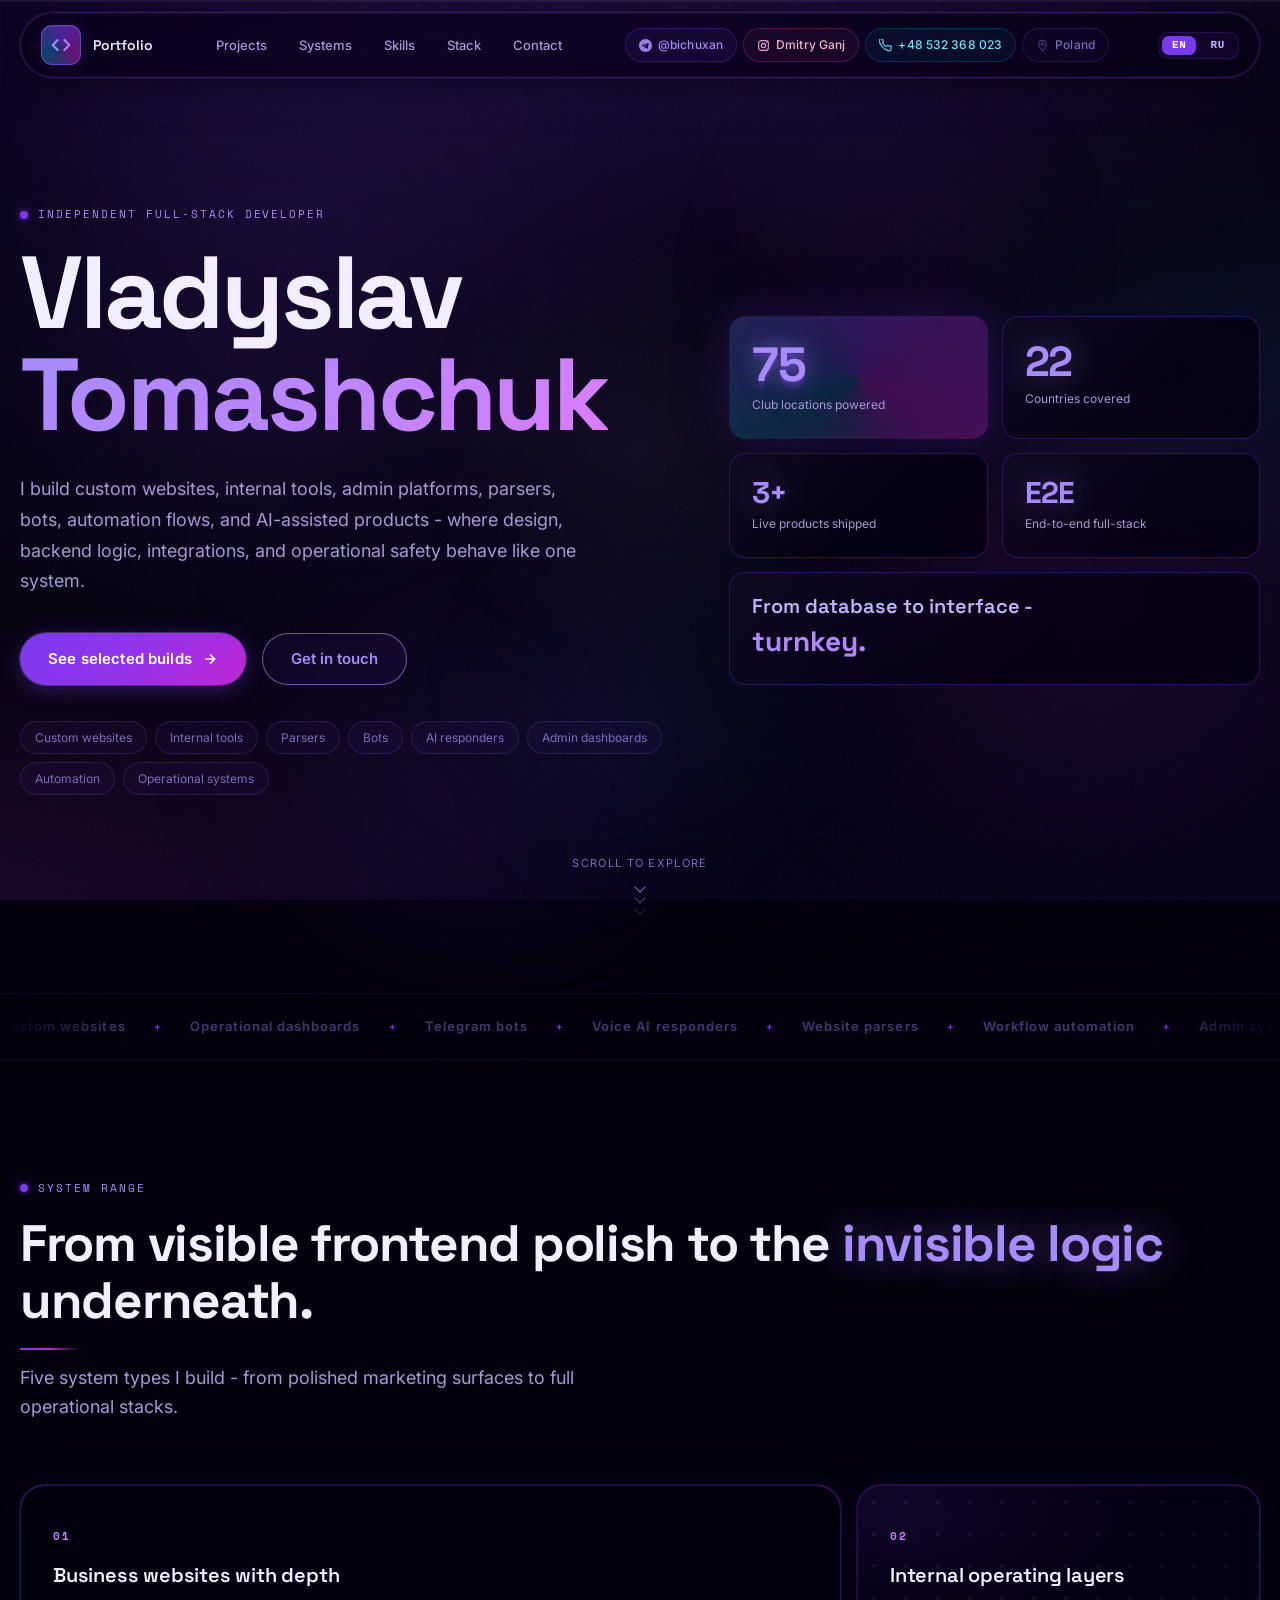
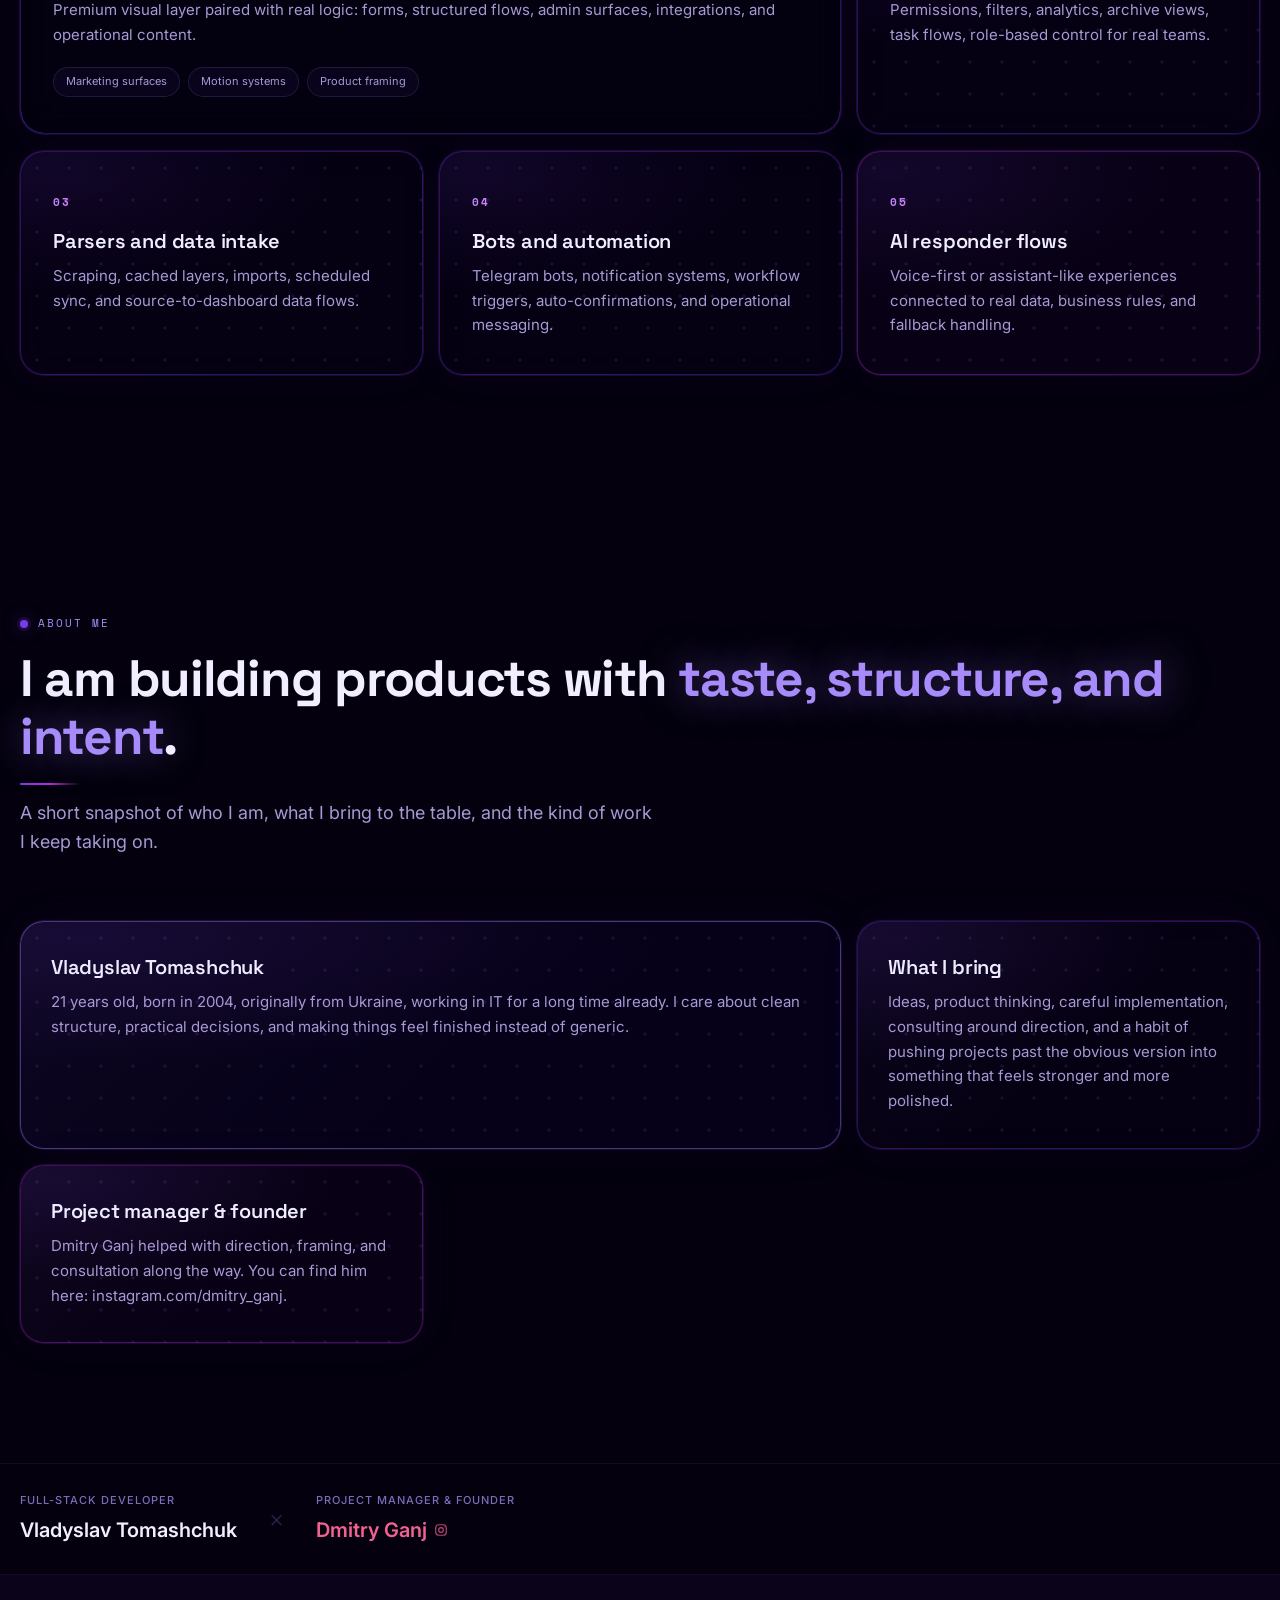
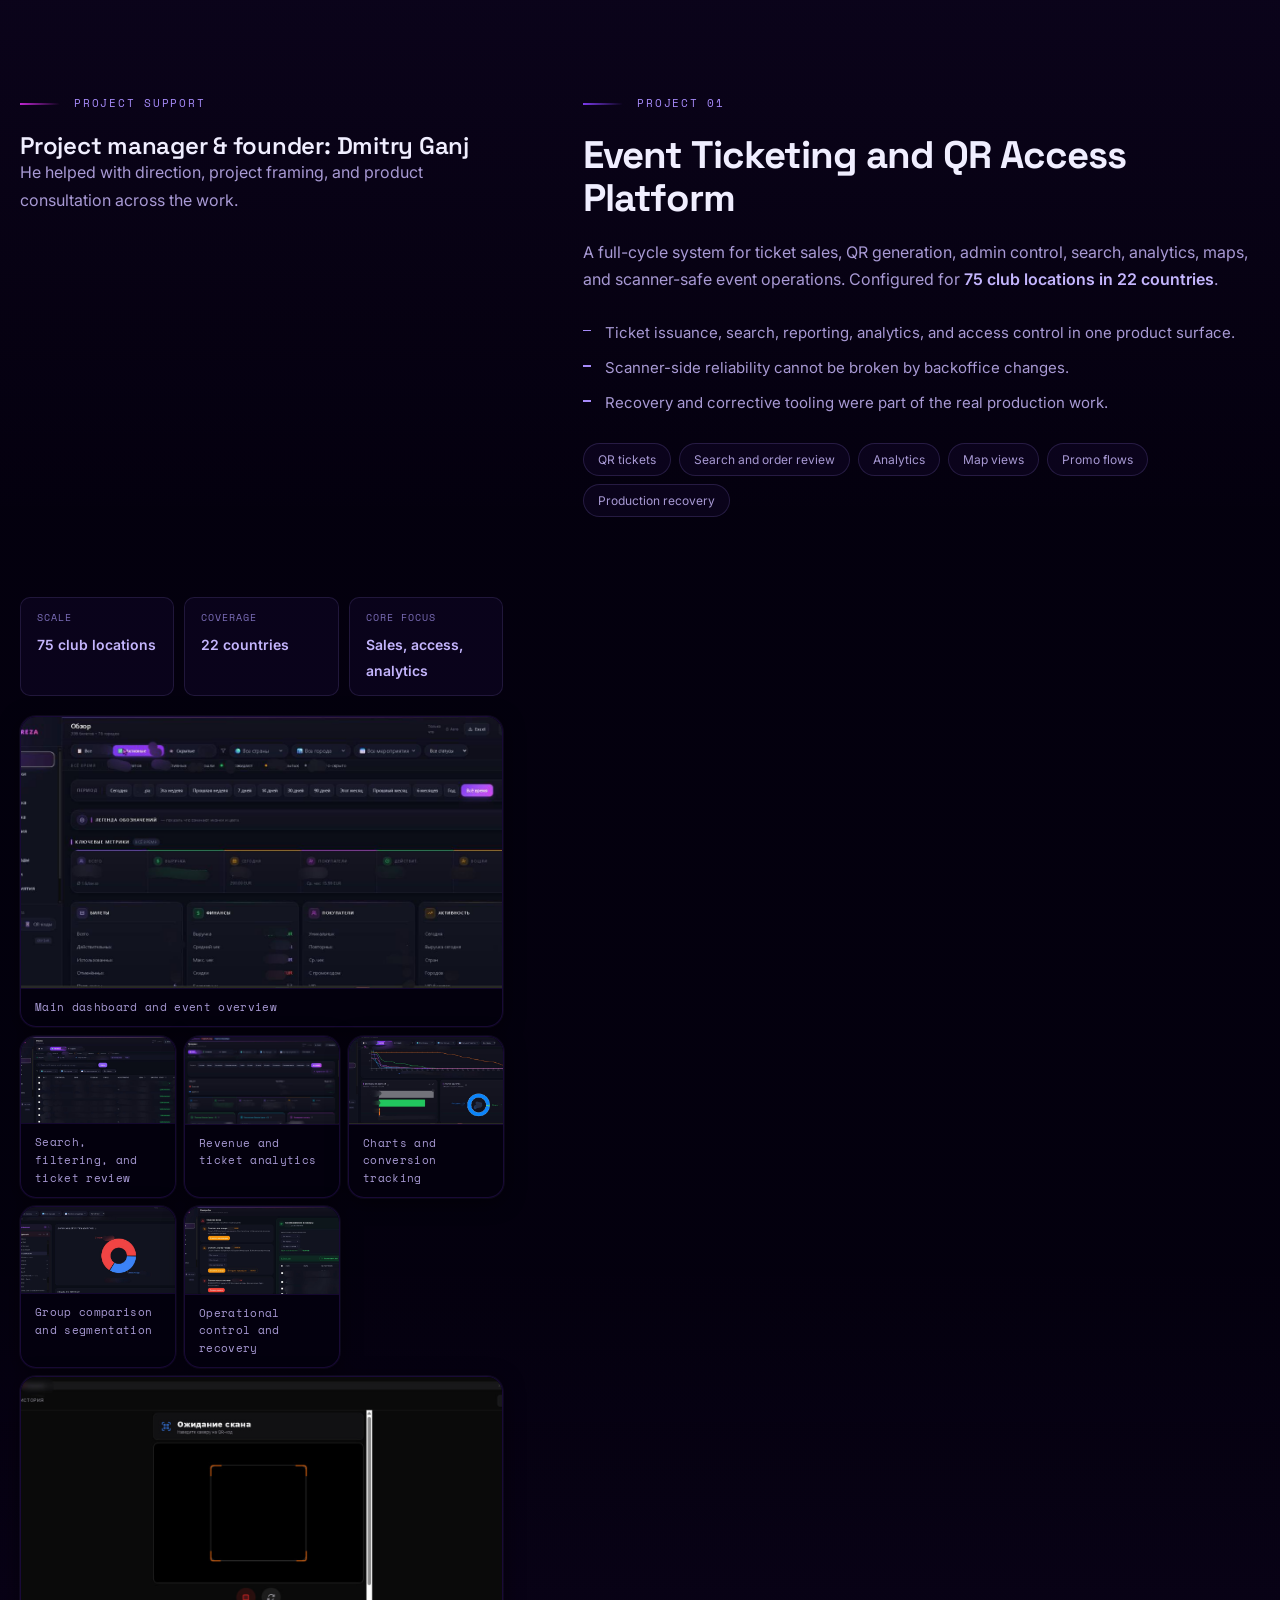
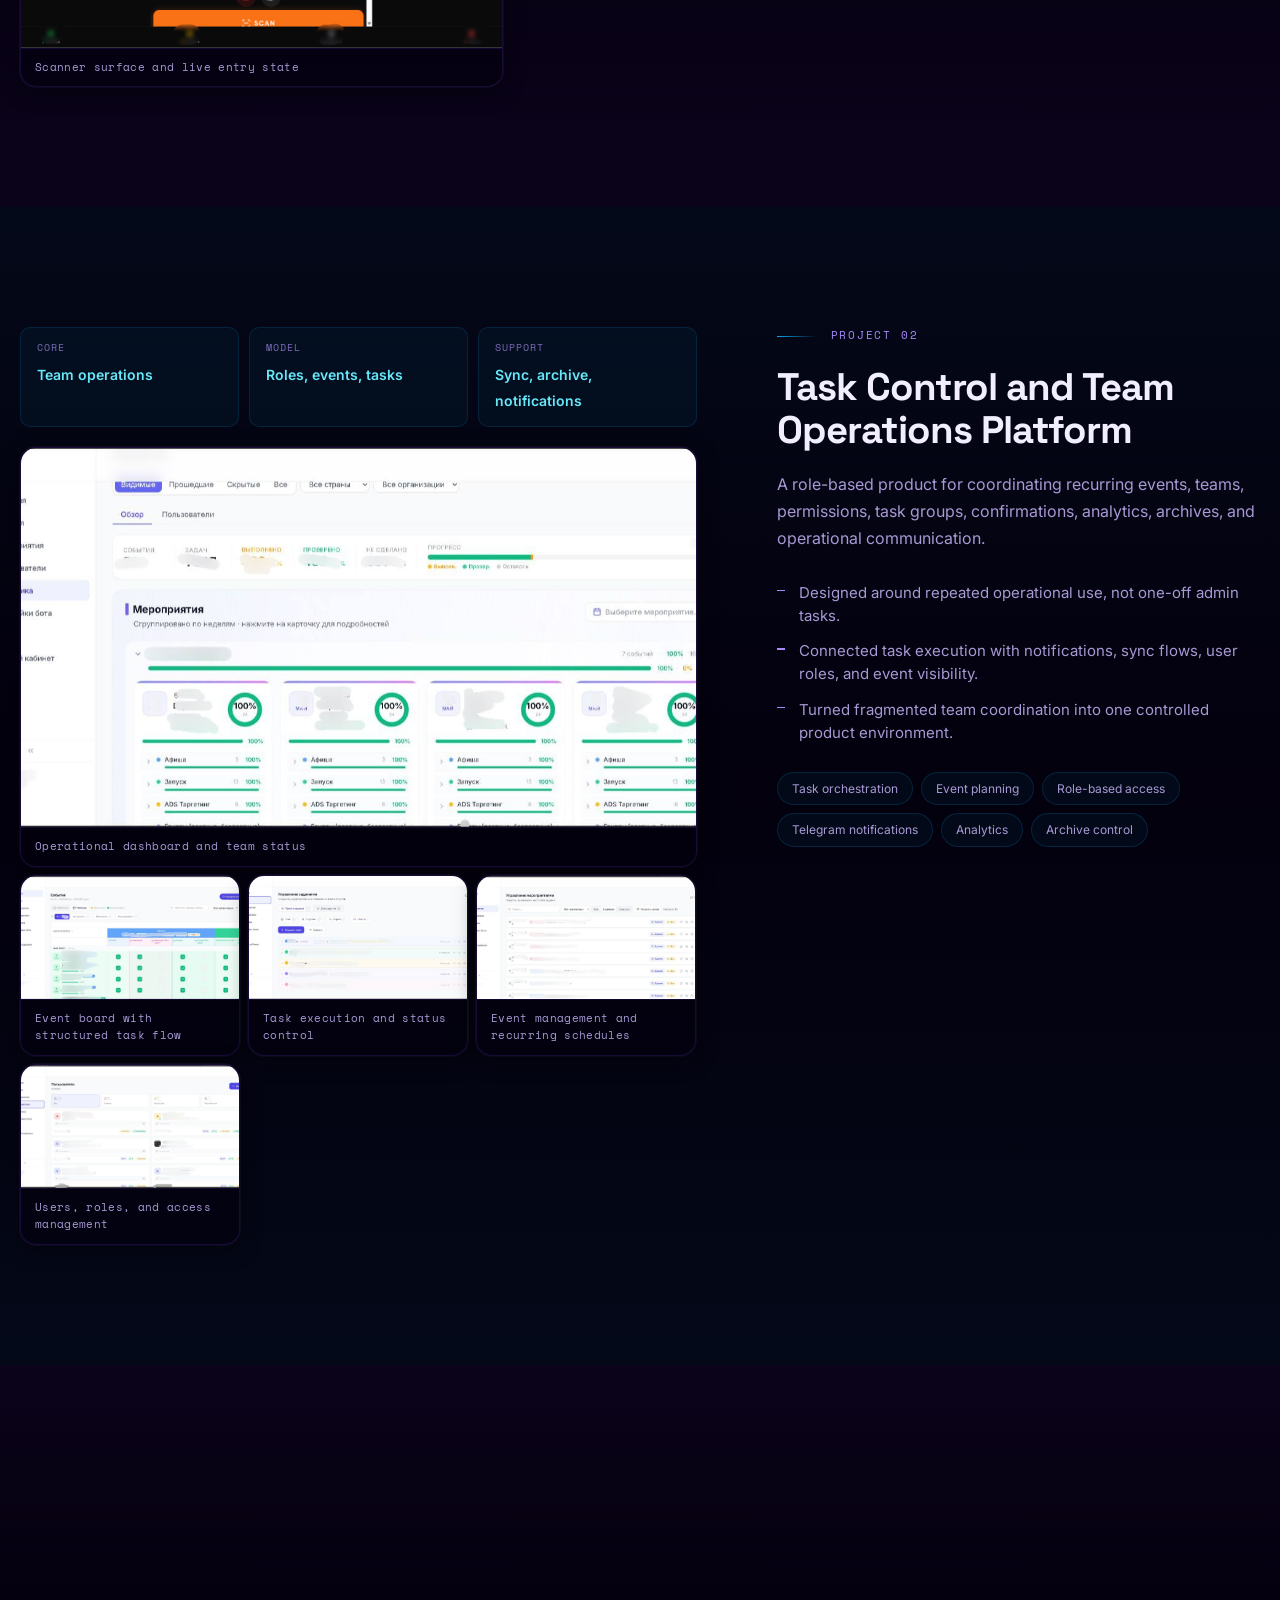
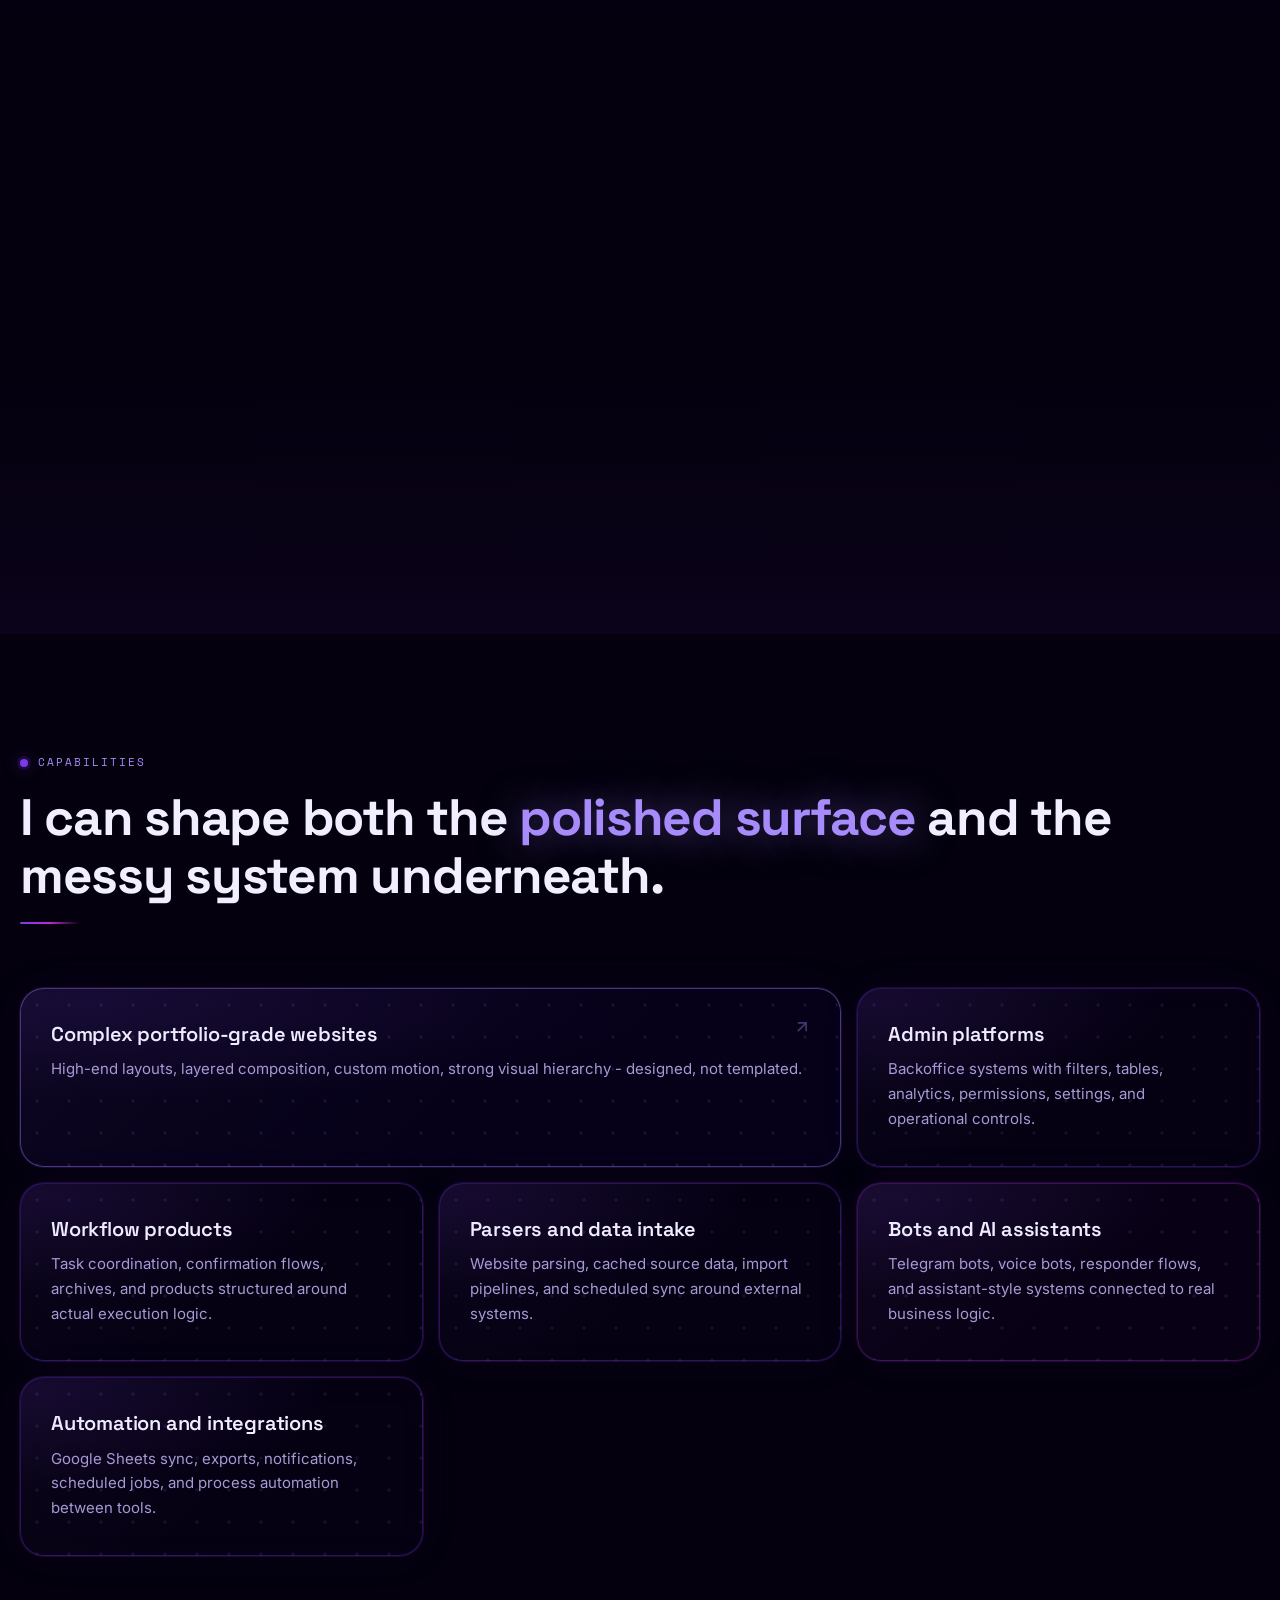
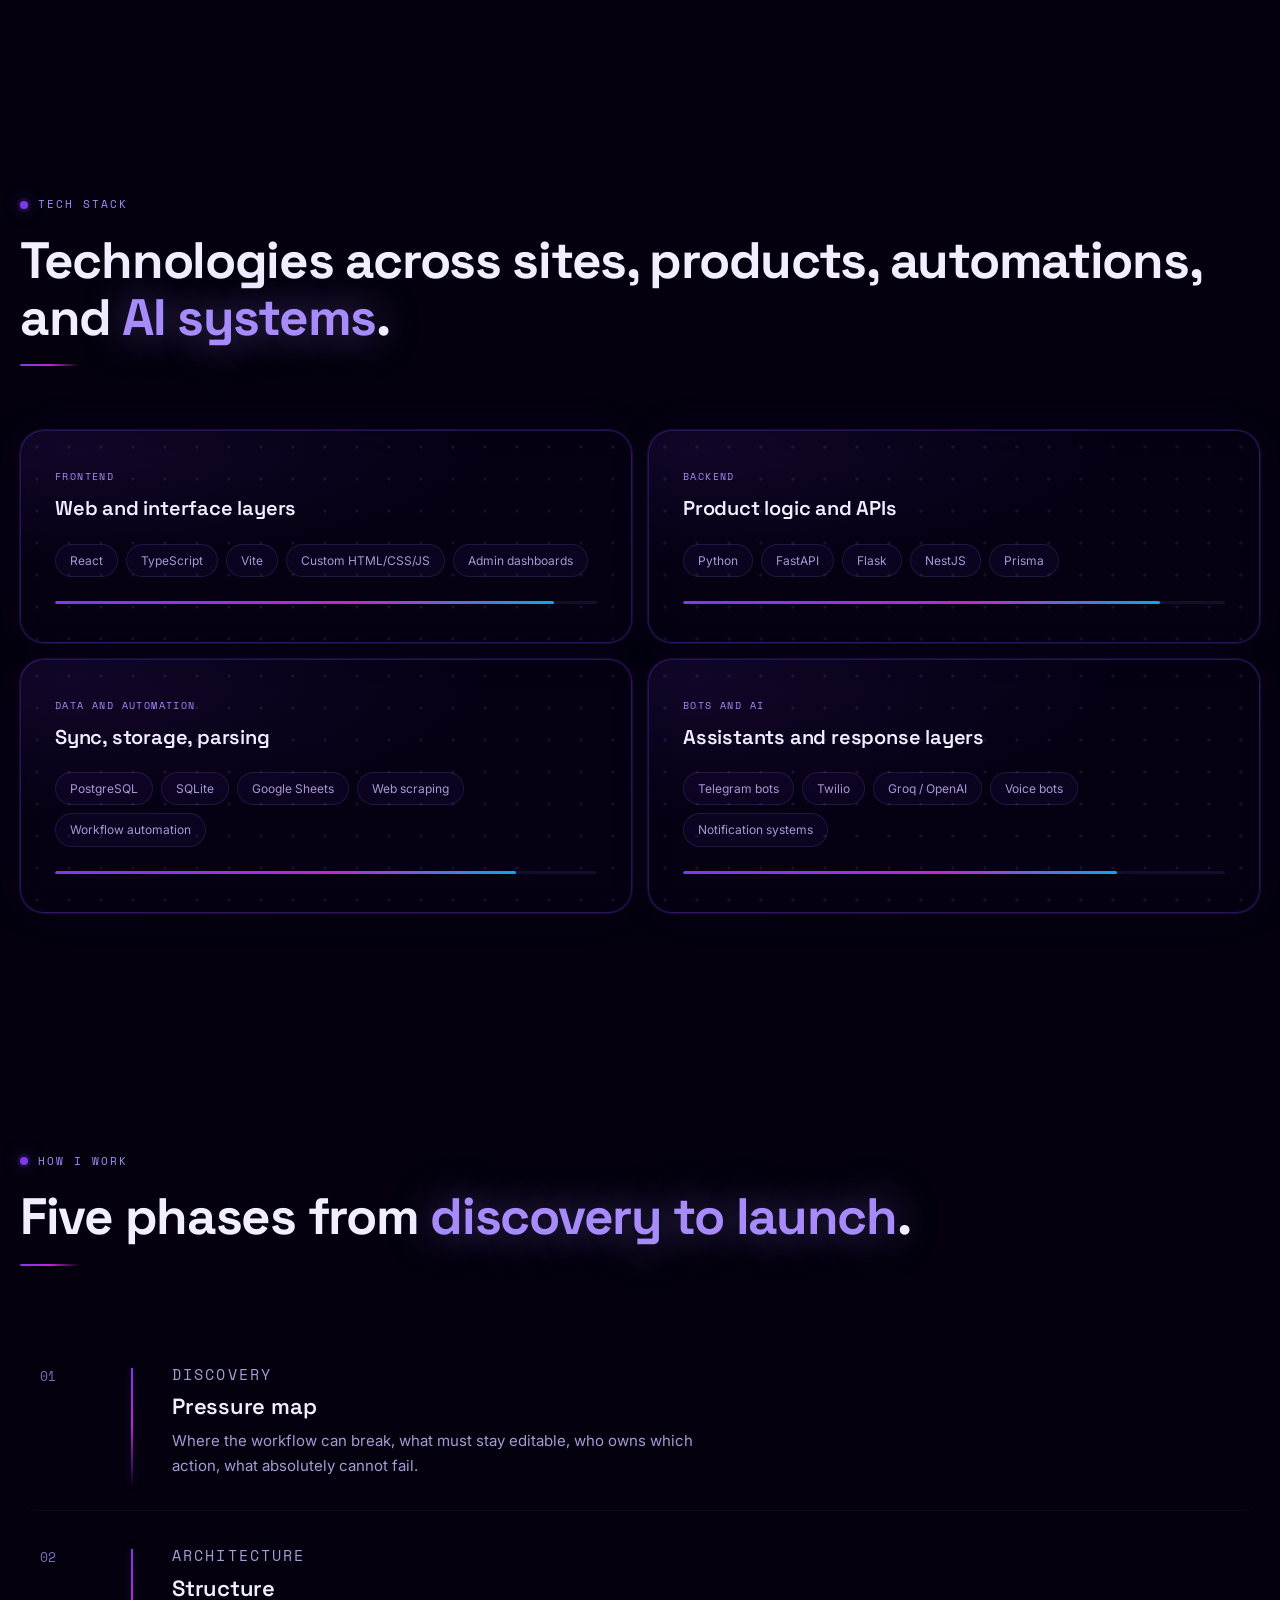
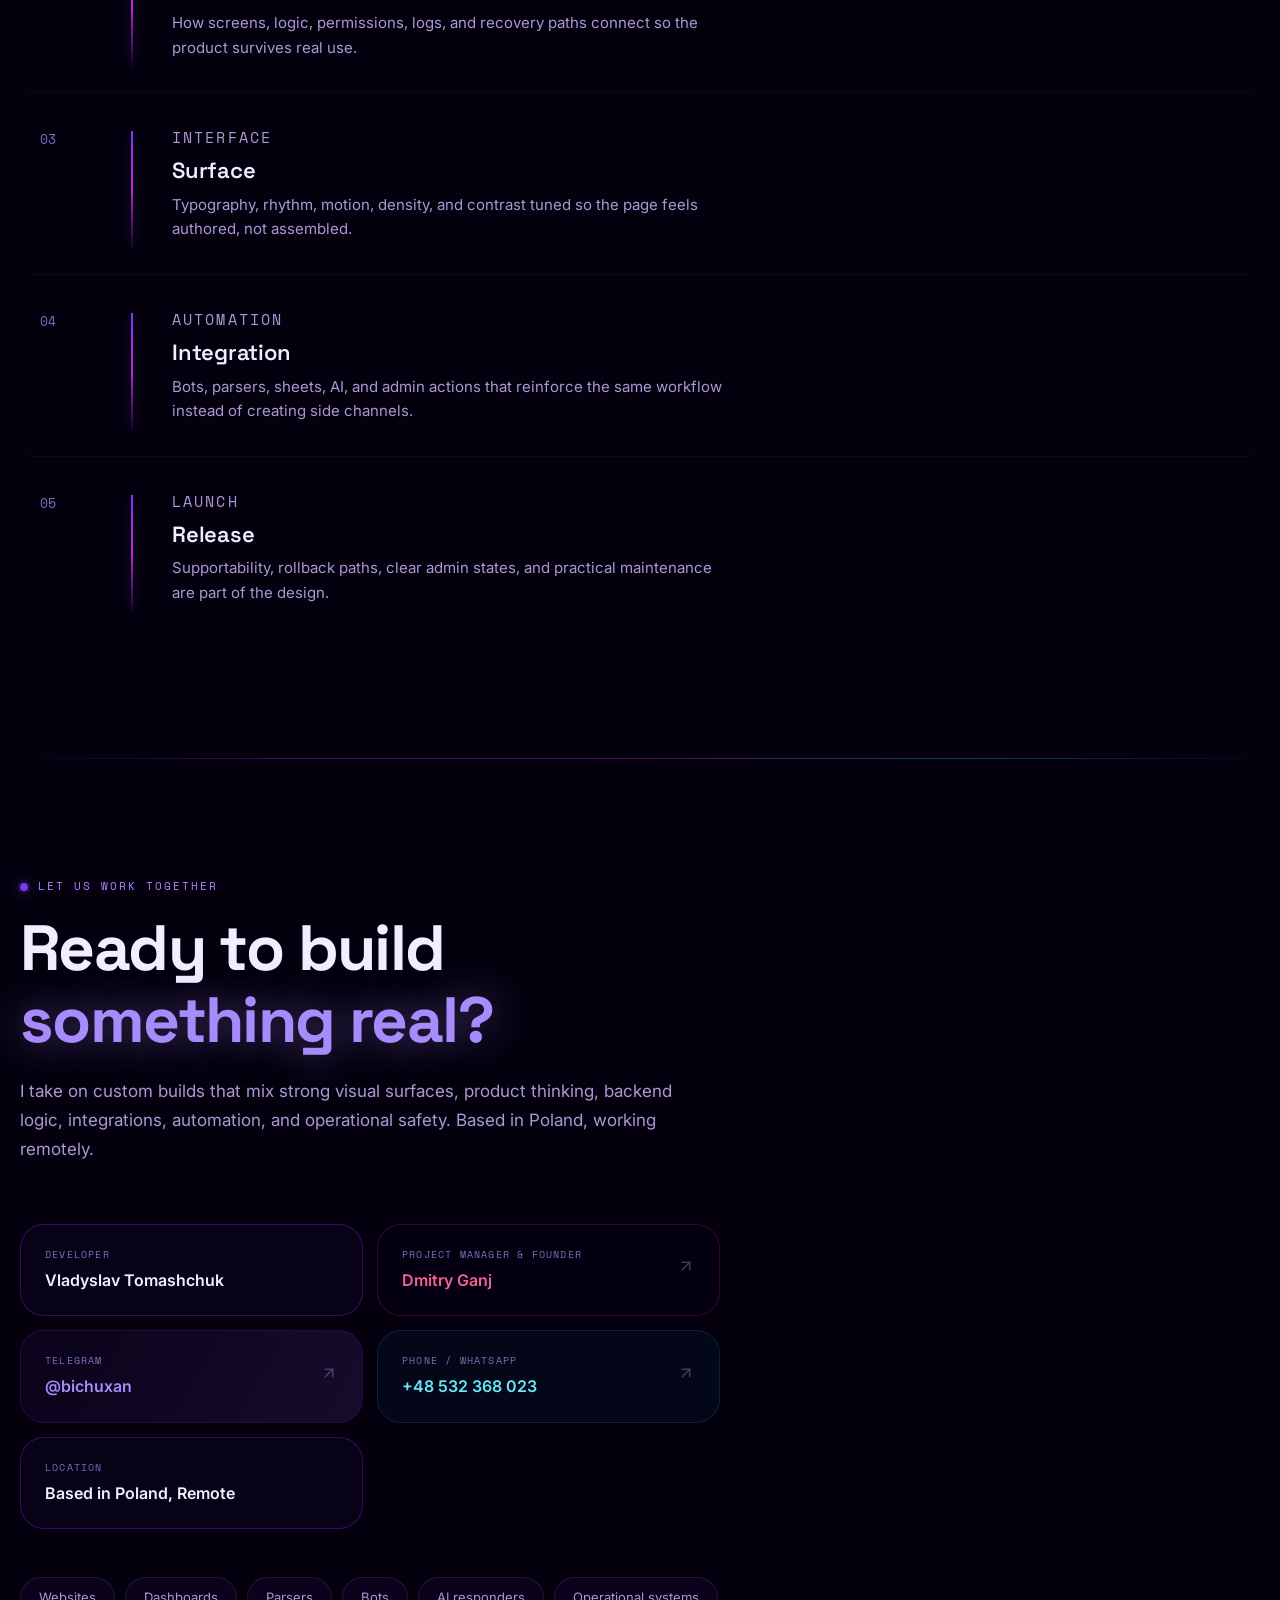
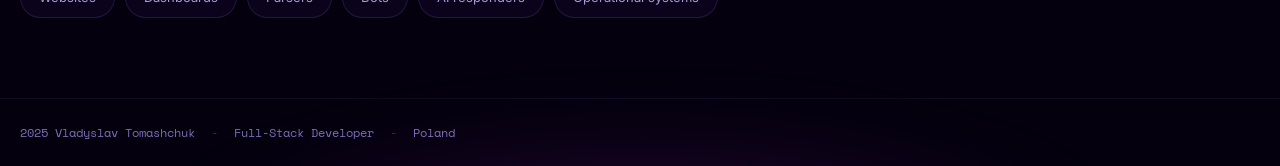
==== commit 7cdacd40: "feat: add team banner strip above projects (Vladyslav x Dmitry Ganj)" ====
--- a/case-study.html
+++ b/case-study.html
@@ -164,6 +164,19 @@
         </article>
       </div>
     </section>
+    <div class="team-banner reveal" data-delay="0">
+      <div class="shell team-banner-inner">
+        <div class="team-member">
+          <span class="team-role" data-i18n="team.vlad.role">Full-Stack Developer</span>
+          <strong class="team-name">Vladyslav Tomashchuk</strong>
+        </div>
+        <span class="team-x" aria-hidden="true">&times;</span>
+        <a class="team-member team-member-dm" href="https://www.instagram.com/dmitry_ganj/" target="_blank" rel="noopener noreferrer">
+          <span class="team-role" data-i18n="team.dm.role">Project Manager &amp; Founder</span>
+          <strong class="team-name">Dmitry Ganj <svg width="14" height="14" viewBox="0 0 24 24" fill="none" stroke="currentColor" stroke-width="2" stroke-linecap="round" stroke-linejoin="round" aria-hidden="true"><rect x="3" y="3" width="18" height="18" rx="5" ry="5"/><circle cx="12" cy="12" r="4"/><circle cx="17.5" cy="6.5" r="1" fill="currentColor" stroke="none"/></svg></strong>
+        </a>
+      </div>
+    </div>
     <section class="project-section project-dark section-anchor" id="projects">
       <div class="shell project-layout">
         <div class="project-credits reveal" data-delay="0">
--- a/portfolio.css
+++ b/portfolio.css
@@ -854,6 +854,54 @@
 .scroll-arrow-anim span:nth-child(3) { animation-delay: 0.4s; opacity: 0.3; }
 
 /* ── Marquee ───────────────────────────────────────────────────── */
+.team-banner {
+  border-top: 1px solid rgba(167,139,250,0.08);
+  border-bottom: 1px solid rgba(167,139,250,0.08);
+  padding: 28px 0;
+}
+.team-banner-inner {
+  display: flex;
+  align-items: center;
+  gap: 32px;
+}
+.team-member {
+  display: flex;
+  flex-direction: column;
+  gap: 4px;
+}
+.team-role {
+  font-size: 11px;
+  letter-spacing: 0.09em;
+  text-transform: uppercase;
+  color: var(--text-dim);
+  font-weight: 500;
+}
+.team-name {
+  font-size: 20px;
+  font-weight: 600;
+  color: var(--text-hi);
+  display: flex;
+  align-items: center;
+  gap: 7px;
+}
+.team-x {
+  color: rgba(167,139,250,0.25);
+  font-size: 24px;
+  font-weight: 300;
+  user-select: none;
+  line-height: 1;
+}
+.team-member-dm {
+  text-decoration: none;
+  transition: opacity 0.18s;
+}
+.team-member-dm .team-name {
+  color: #f06292;
+}
+.team-member-dm svg { opacity: 0.75; transition: opacity 0.18s; }
+.team-member-dm:hover { opacity: 0.8; }
+.team-member-dm:hover svg { opacity: 1; }
+
 .marquee-band {
   position: relative;
   overflow: hidden;
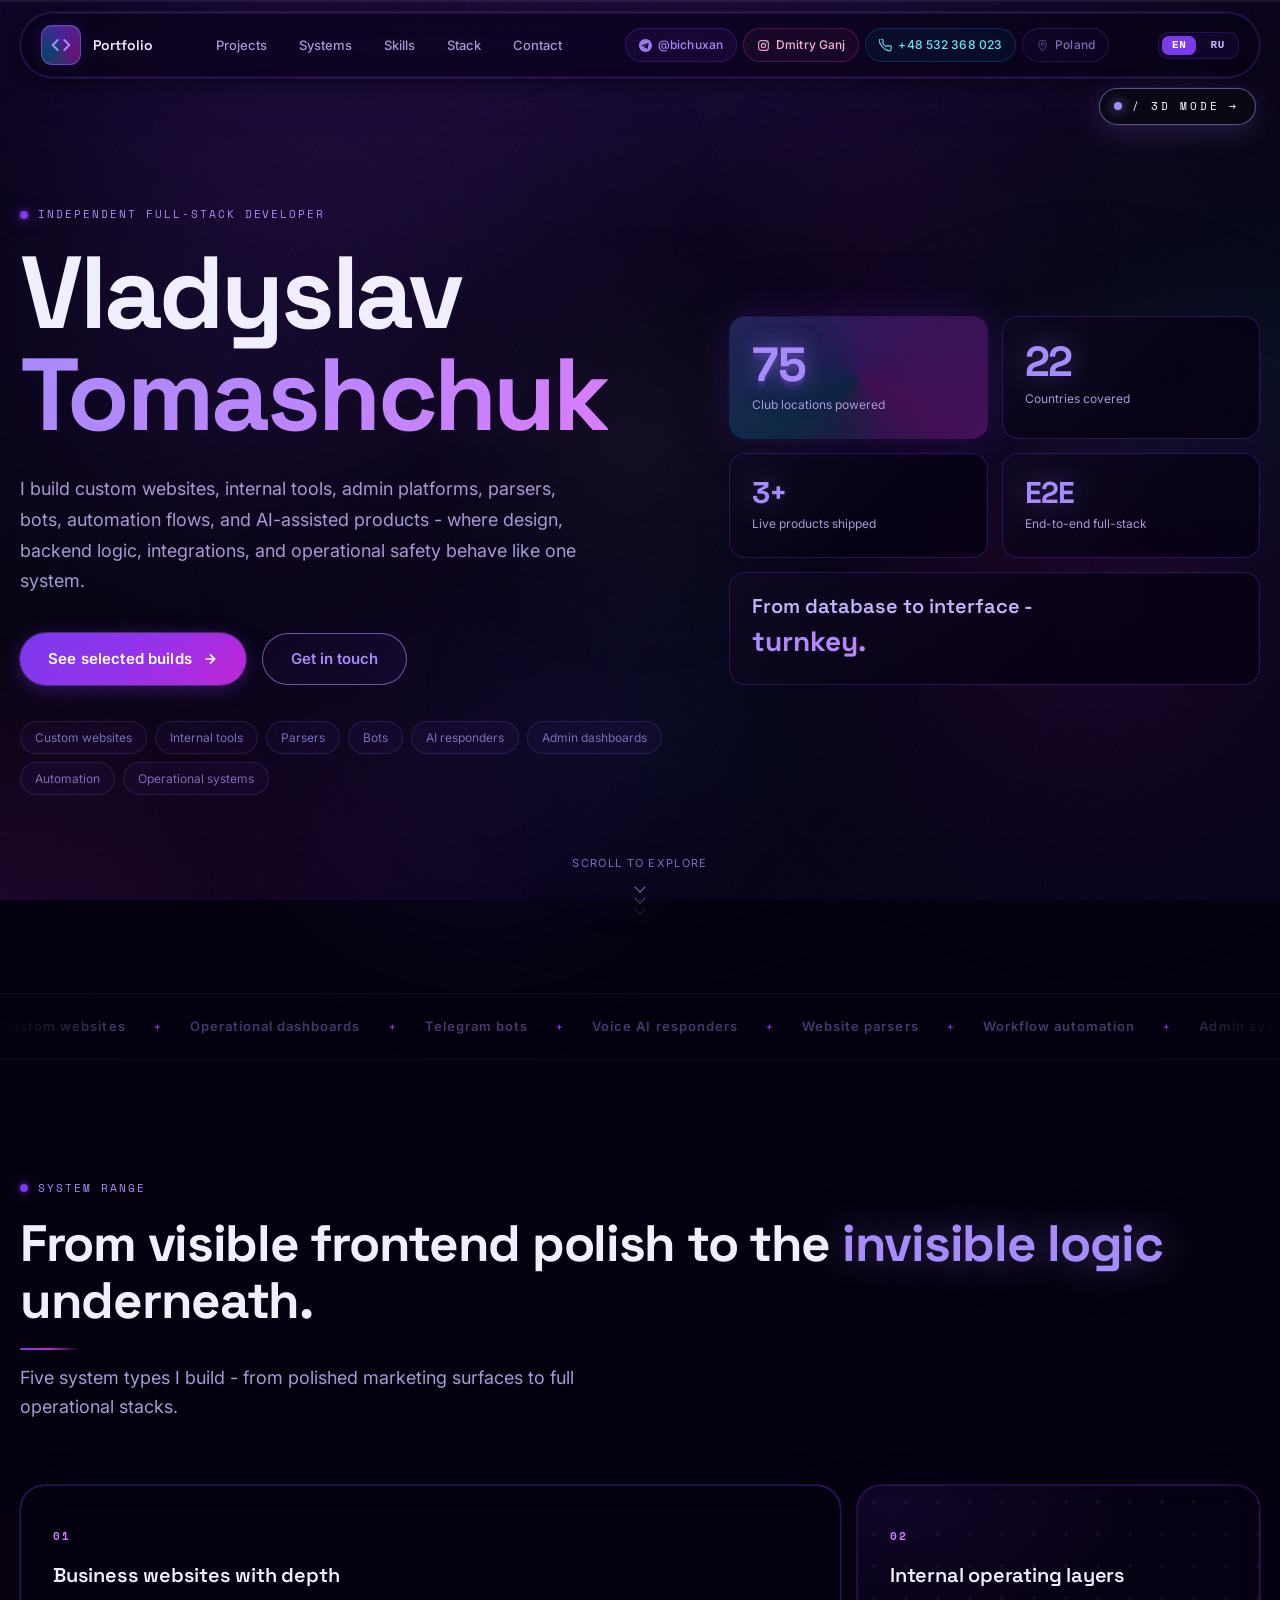
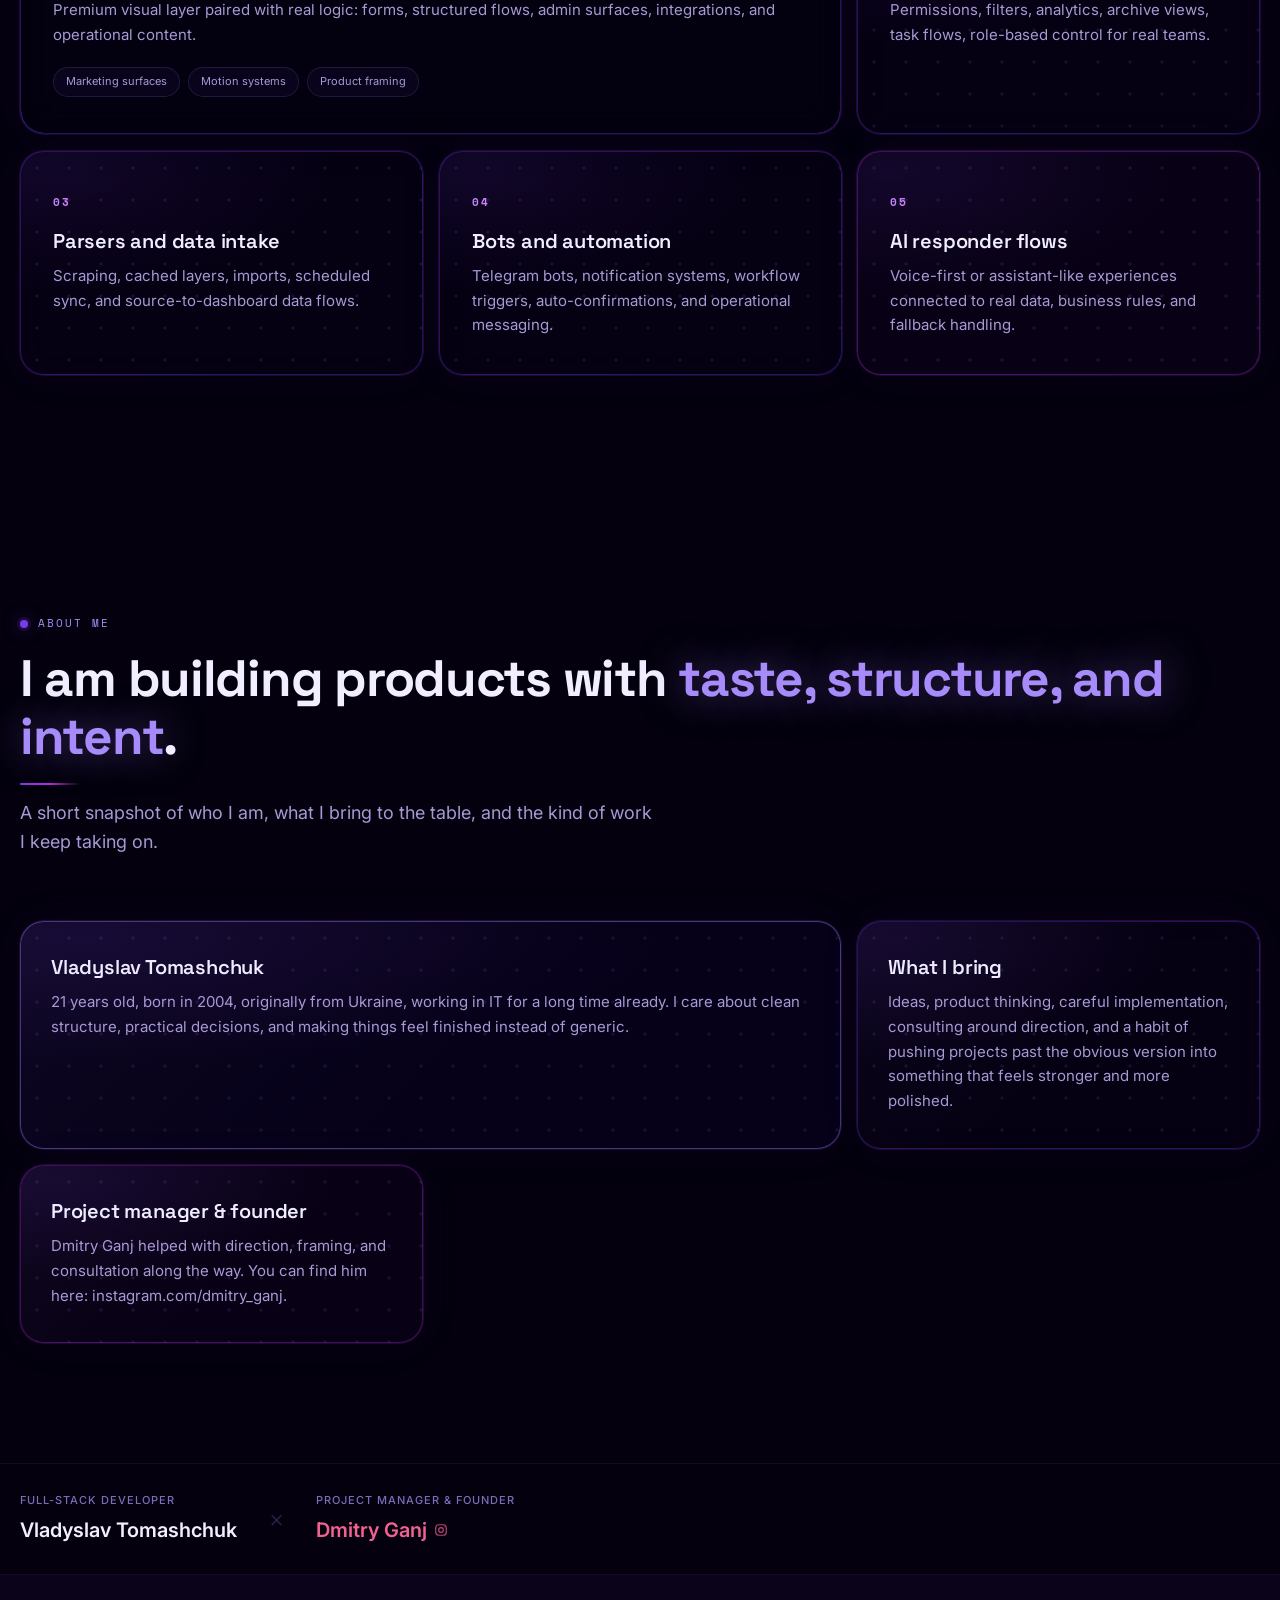
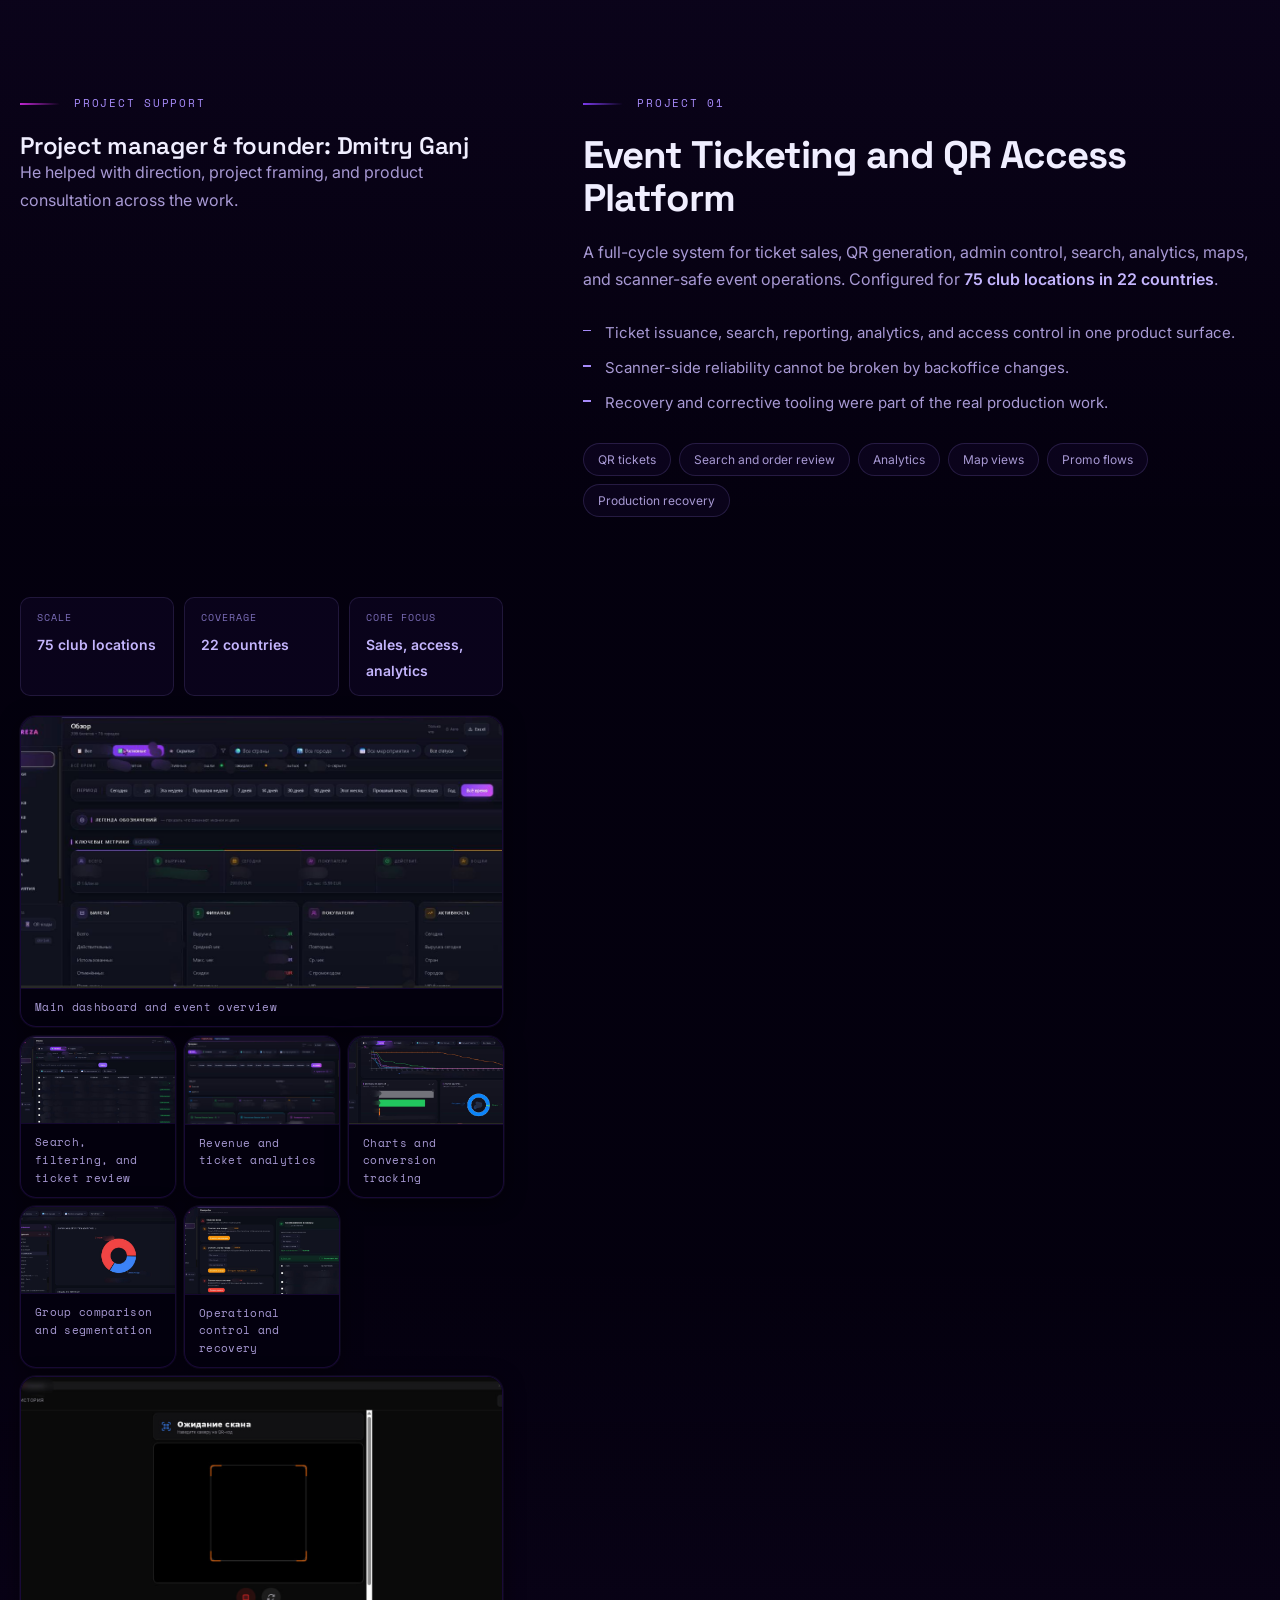
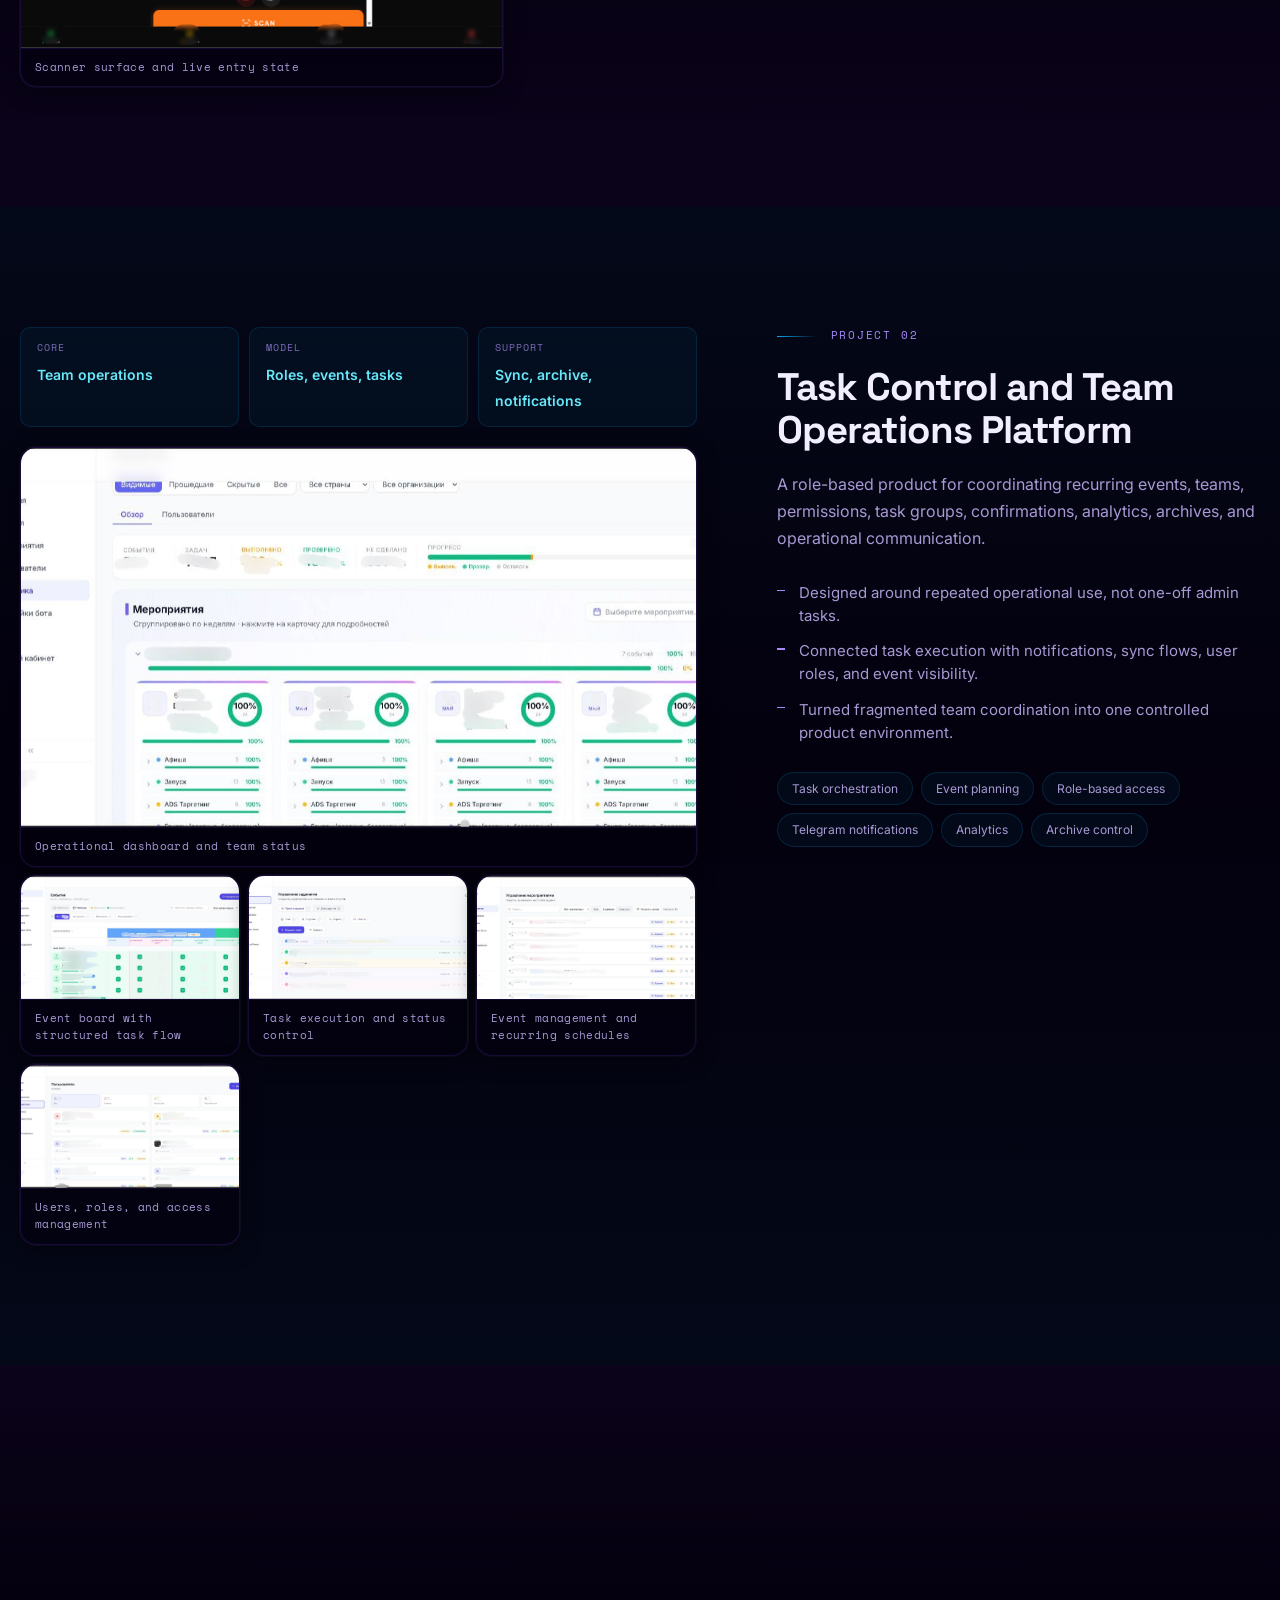
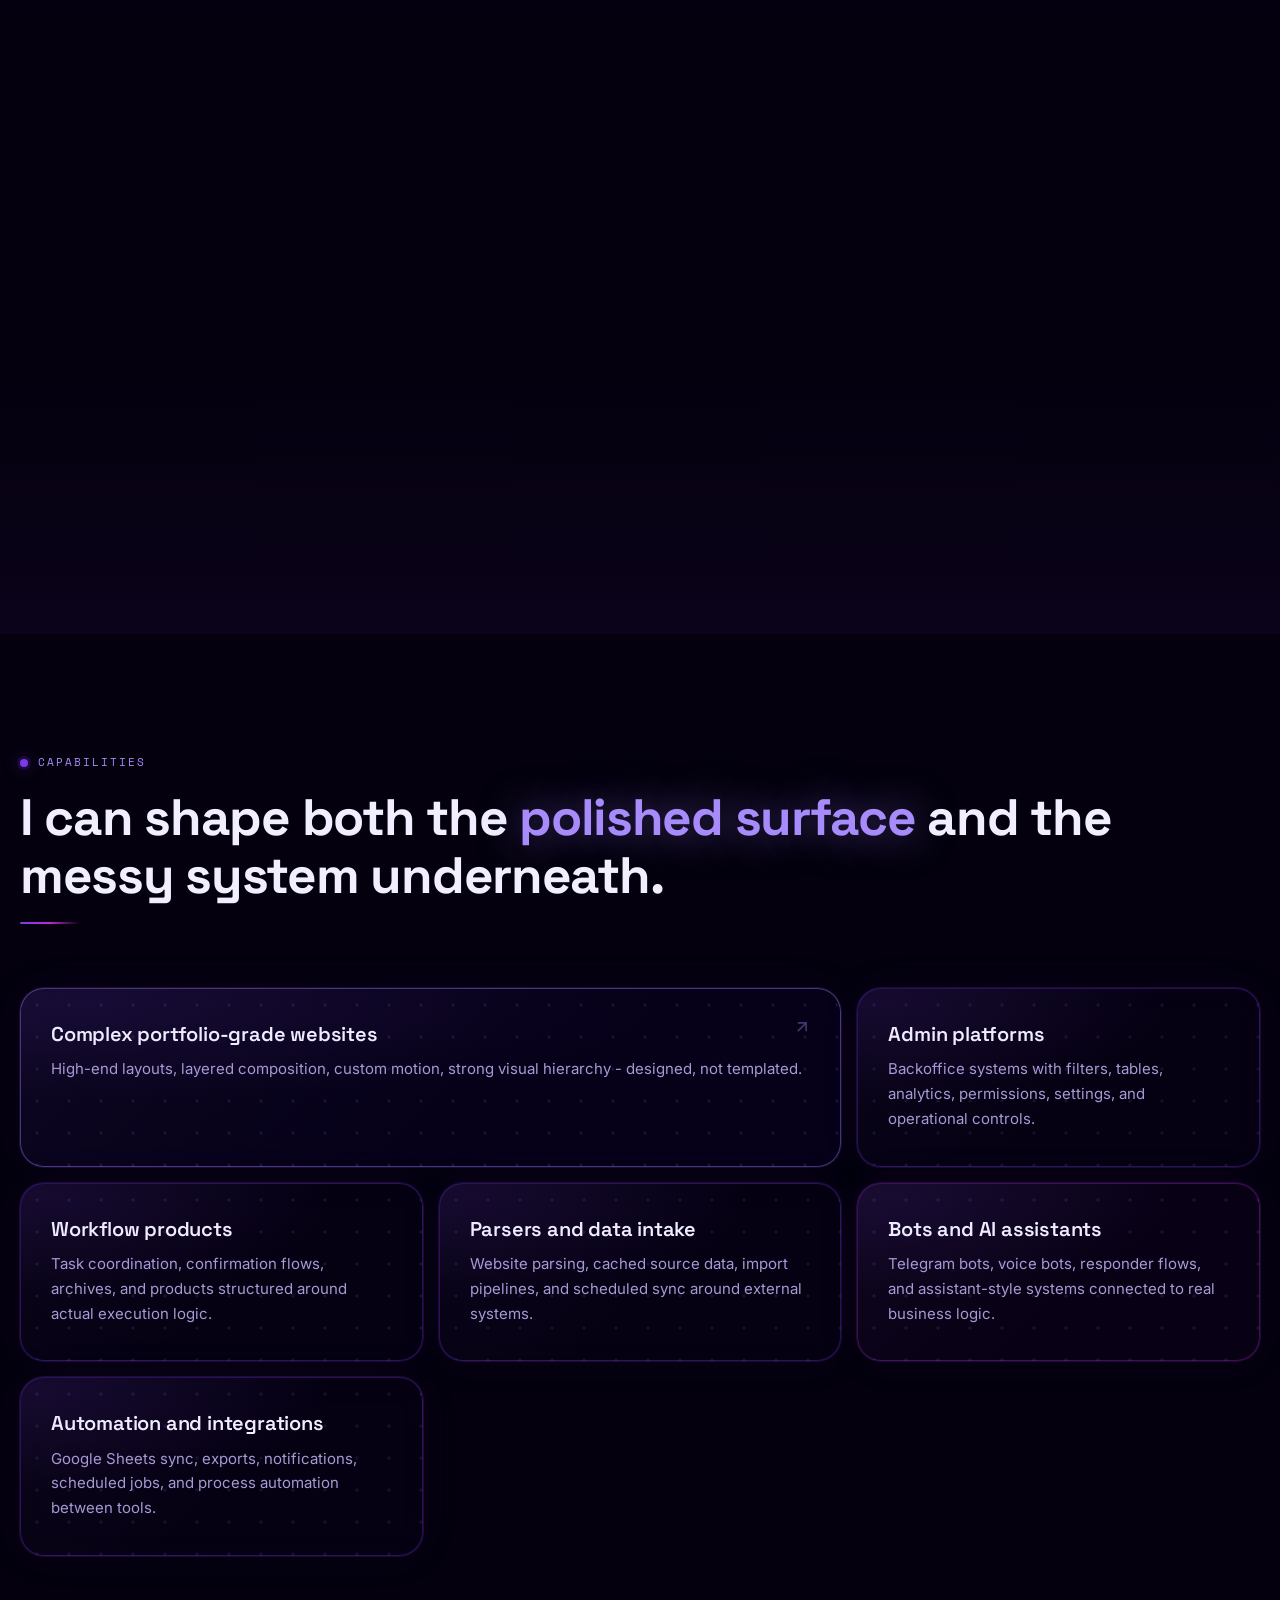
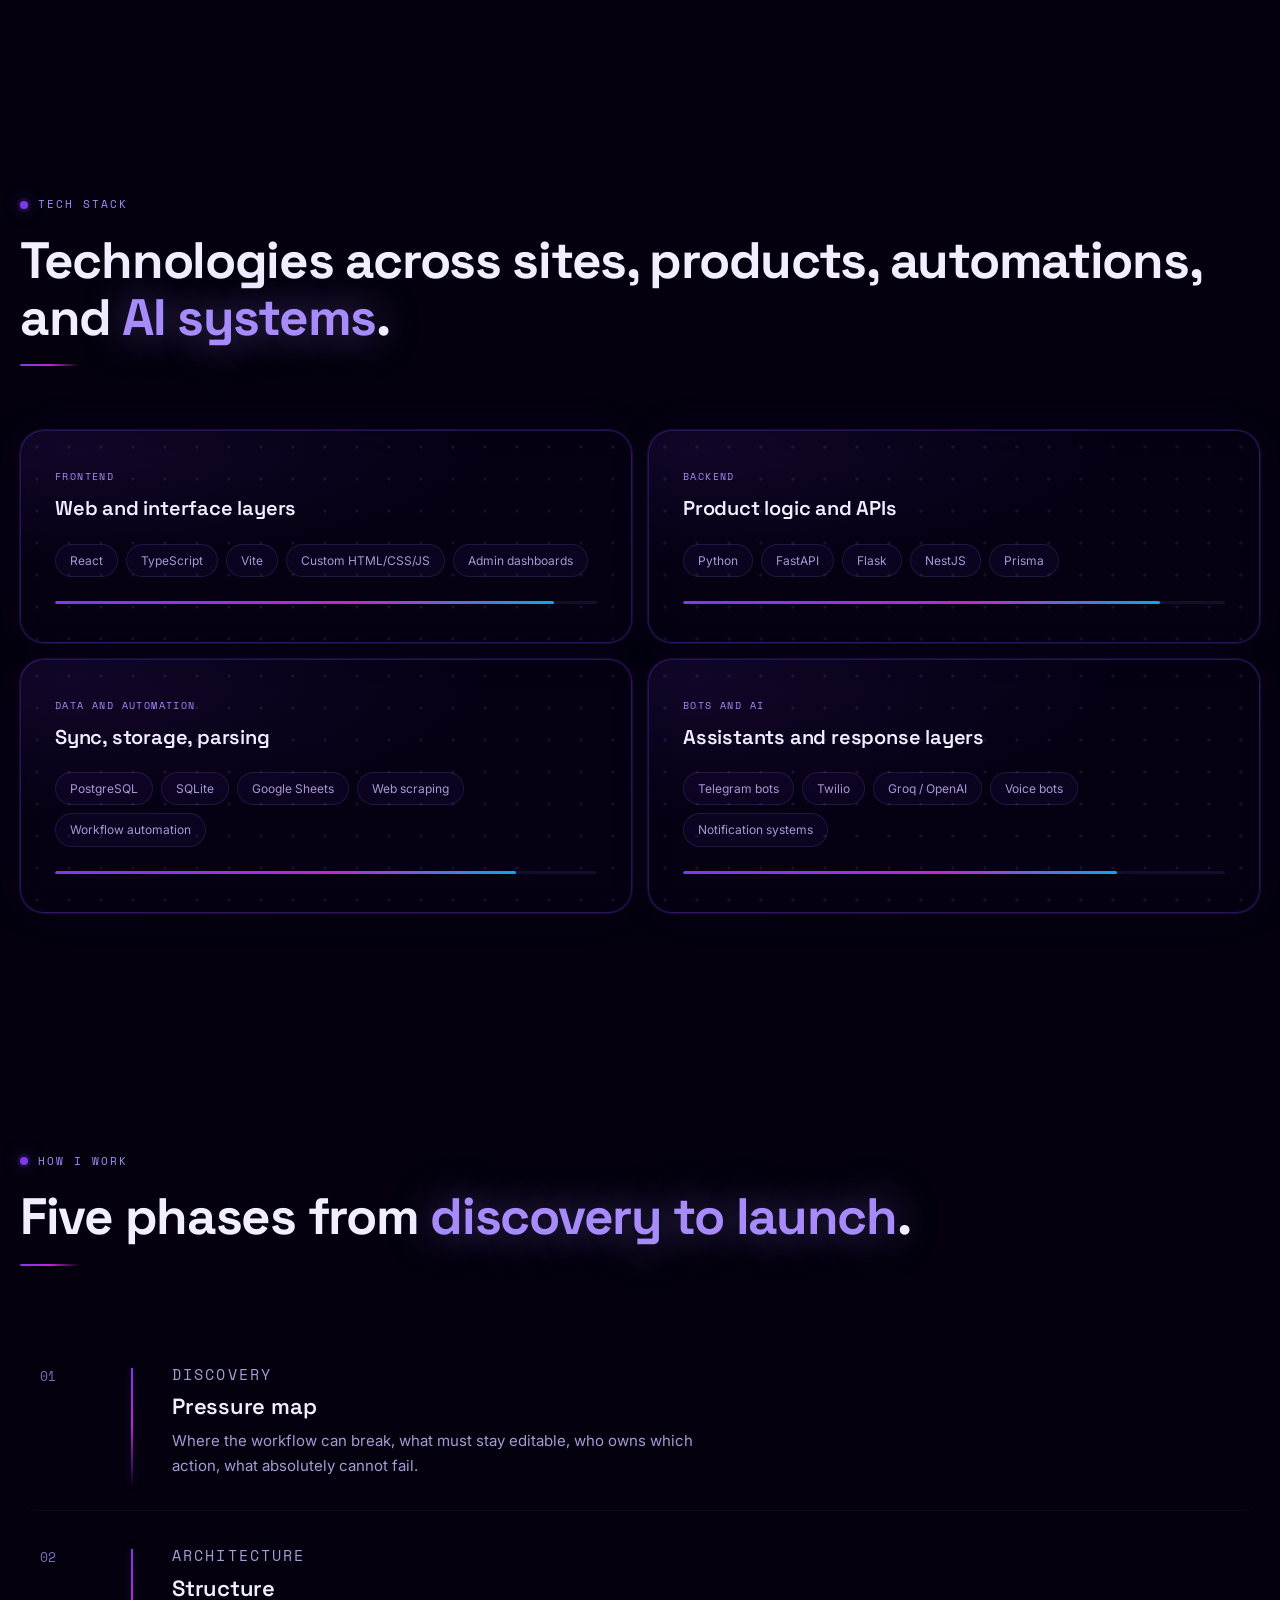
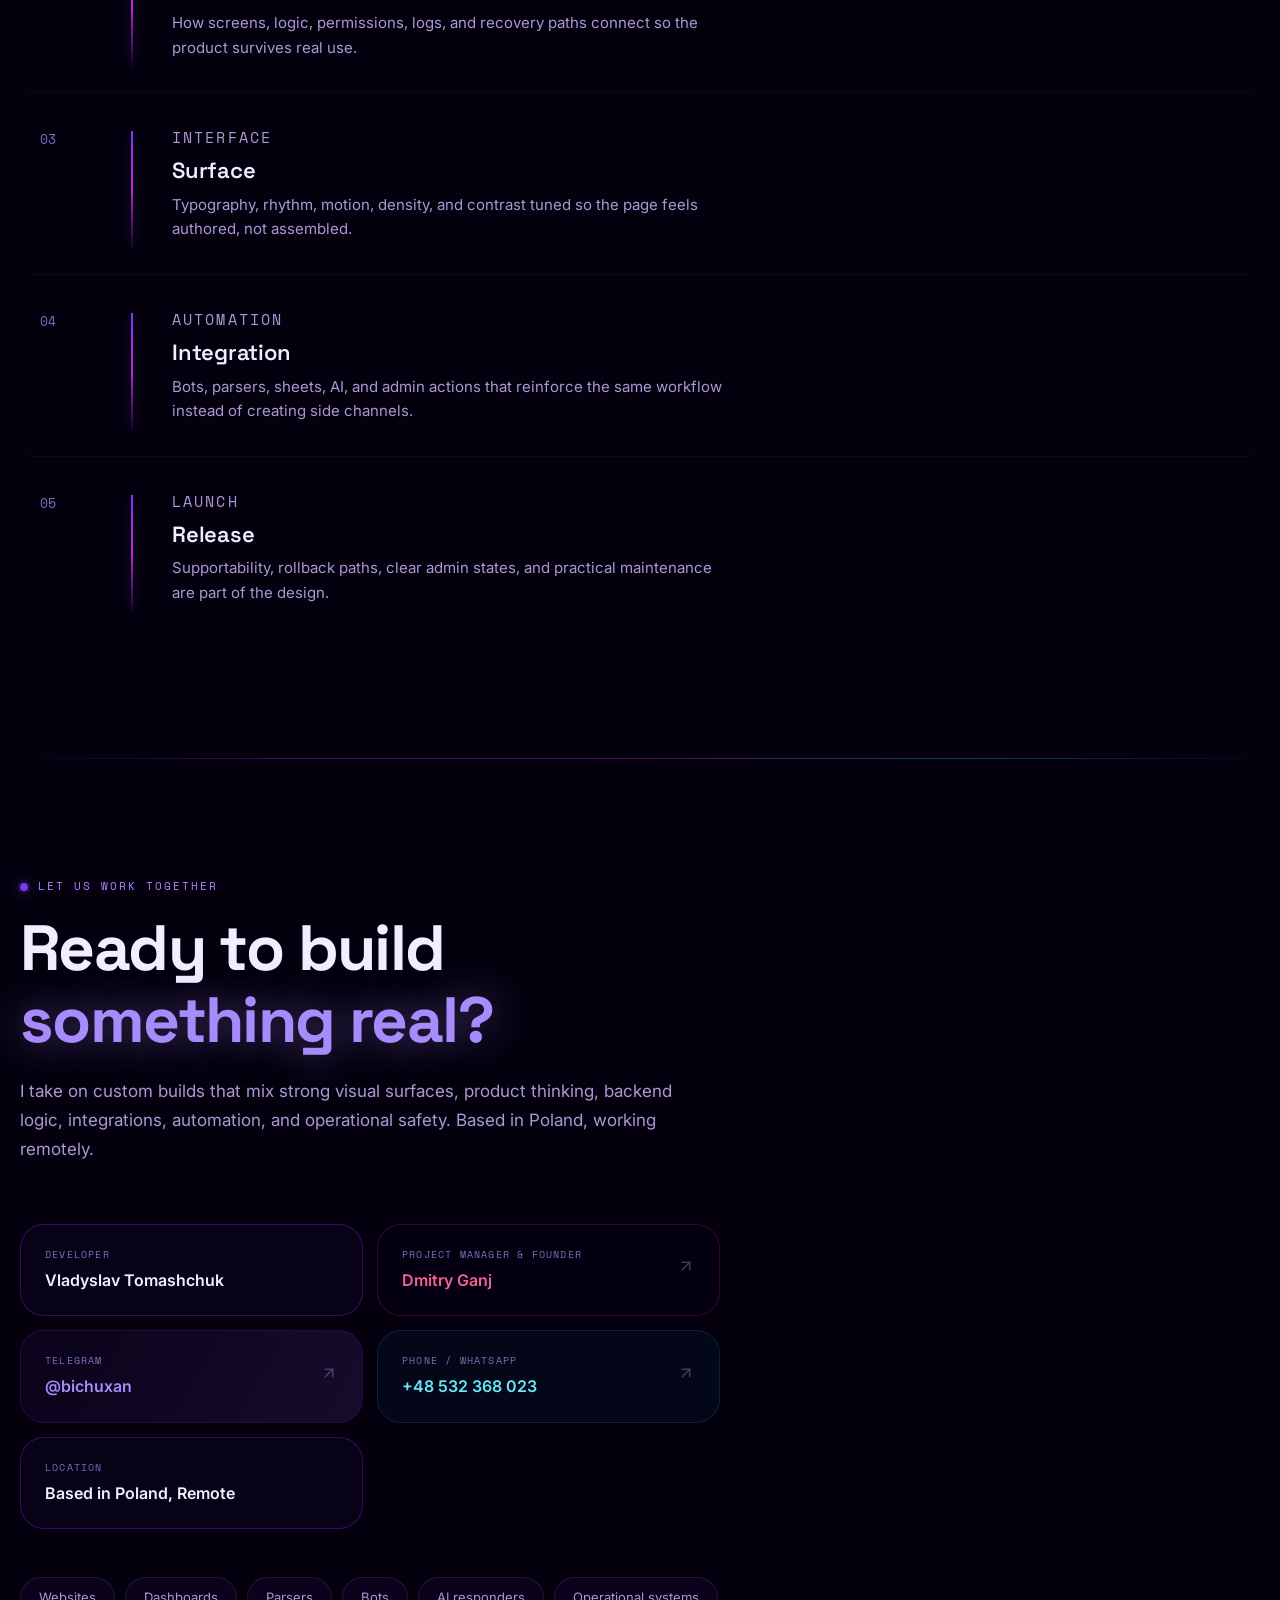
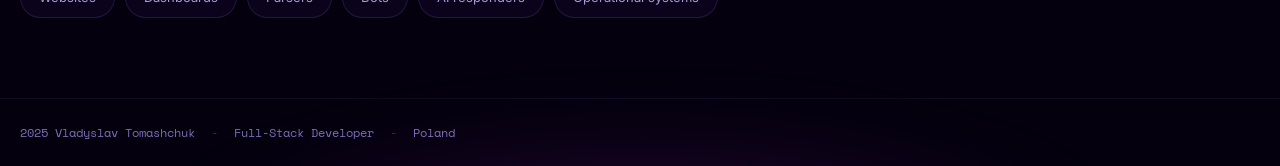
==== commit 69d1ed63: "feat: add immersive /3D MODE experience page with particle hologram, HUD and contact dock" ====
--- a/case-study.html
+++ b/case-study.html
@@ -9,6 +9,69 @@
   <link rel="preconnect" href="https://fonts.gstatic.com" crossorigin>
   <link href="https://fonts.googleapis.com/css2?family=Space+Grotesk:wght@300;400;500;600;700&family=Inter:wght@300;400;500;600;700&family=Space+Mono:wght@400;700&display=swap" rel="stylesheet">
   <link rel="stylesheet" href="./portfolio.css">
+  <style>
+    /* Isolated floating entry point to /experience.html — does not affect anything else. */
+    .xp-entry-pill {
+      position: fixed;
+      top: 88px;
+      right: 24px;
+      z-index: 90;
+      display: inline-flex;
+      align-items: center;
+      gap: 10px;
+      padding: 9px 16px 9px 14px;
+      background: rgba(8, 10, 16, 0.7);
+      color: #fff;
+      text-decoration: none;
+      font-family: "Space Mono", ui-monospace, "SFMono-Regular", Menlo, monospace;
+      font-size: 10.5px;
+      letter-spacing: 0.26em;
+      text-transform: uppercase;
+      border: 1px solid rgba(167, 139, 250, 0.55);
+      border-radius: 999px;
+      backdrop-filter: blur(8px);
+      box-shadow: 0 0 0 1px rgba(167, 139, 250, 0.05), 0 6px 28px rgba(167, 139, 250, 0.18);
+      transition: transform 0.35s ease, border-color 0.35s ease, box-shadow 0.35s ease, color 0.35s ease;
+    }
+    .xp-entry-pill::before {
+      content: "";
+      width: 8px;
+      height: 8px;
+      border-radius: 50%;
+      background: #a78bfa;
+      box-shadow: 0 0 12px rgba(167, 139, 250, 0.9);
+      animation: xpEntryPulse 1.8s ease-in-out infinite;
+    }
+    .xp-entry-pill .xp-entry-arrow {
+      display: inline-block;
+      transition: transform 0.35s ease;
+    }
+    .xp-entry-pill:hover {
+      color: #a78bfa;
+      border-color: #a78bfa;
+      box-shadow: 0 0 0 1px rgba(167, 139, 250, 0.25), 0 10px 38px rgba(167, 139, 250, 0.35);
+      transform: translateY(-2px);
+    }
+    .xp-entry-pill:hover .xp-entry-arrow { transform: translateX(4px); }
+    @keyframes xpEntryPulse {
+      0%, 100% { opacity: 1; transform: scale(1); }
+      50%      { opacity: 0.55; transform: scale(0.75); }
+    }
+    @media (max-width: 880px) {
+      .xp-entry-pill {
+        top: auto;
+        bottom: 18px;
+        right: 14px;
+        padding: 8px 12px 8px 11px;
+        font-size: 9.5px;
+        letter-spacing: 0.22em;
+      }
+      .xp-entry-pill::before { width: 6px; height: 6px; }
+    }
+    @media (prefers-reduced-motion: reduce) {
+      .xp-entry-pill::before { animation: none; }
+    }
+  </style>
 </head>
 <body>
   <div id="vanta-bg" aria-hidden="true"></div>
@@ -21,6 +84,10 @@
   <div class="orb orb-4" aria-hidden="true"></div>
   <div class="orb orb-5" aria-hidden="true"></div>
   <div class="cursor-glow" id="cursor-glow" aria-hidden="true"></div>
+  <a class="xp-entry-pill" href="./experience.html" aria-label="Open immersive 3D experience">
+    <span>/ 3D MODE</span>
+    <span class="xp-entry-arrow" aria-hidden="true">→</span>
+  </a>
   <div class="scroll-indicator" aria-hidden="true"><span></span></div>
   <header class="topbar" id="topbar">
     <a class="brand" href="#hero">
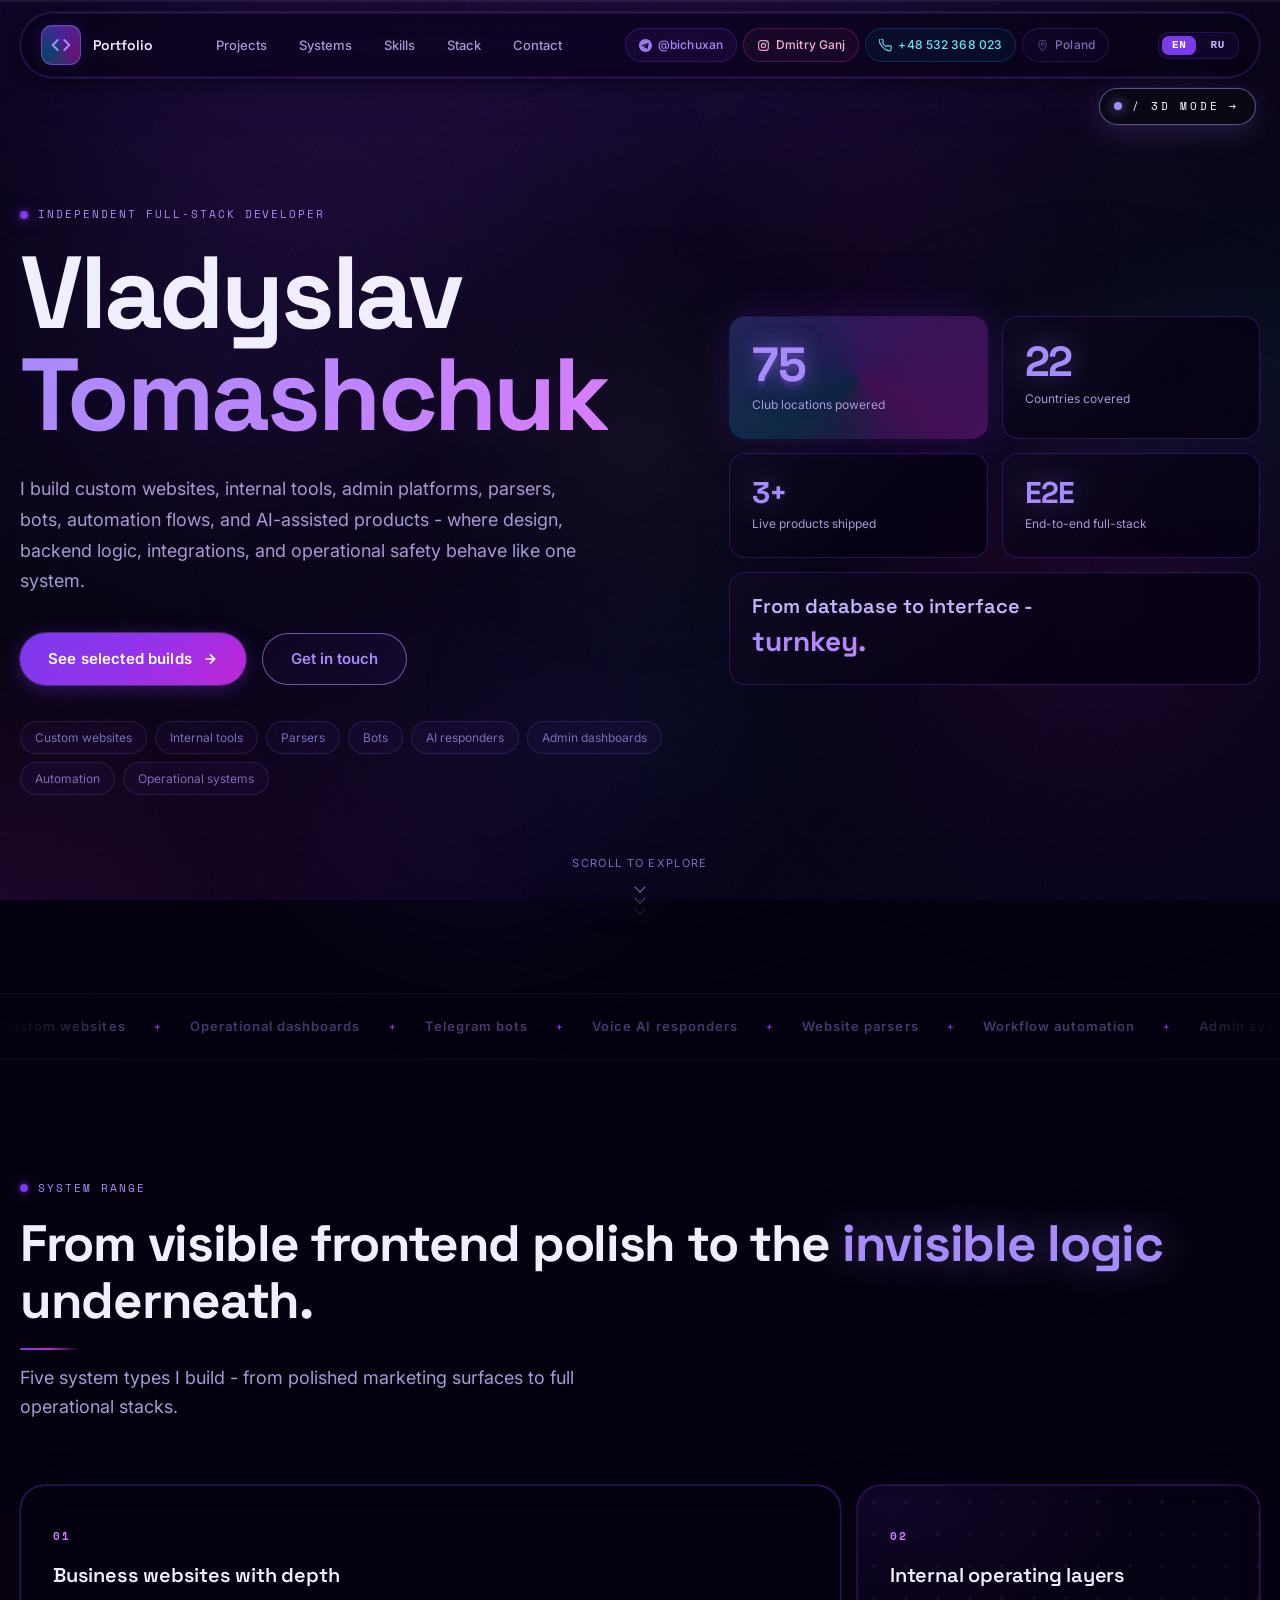
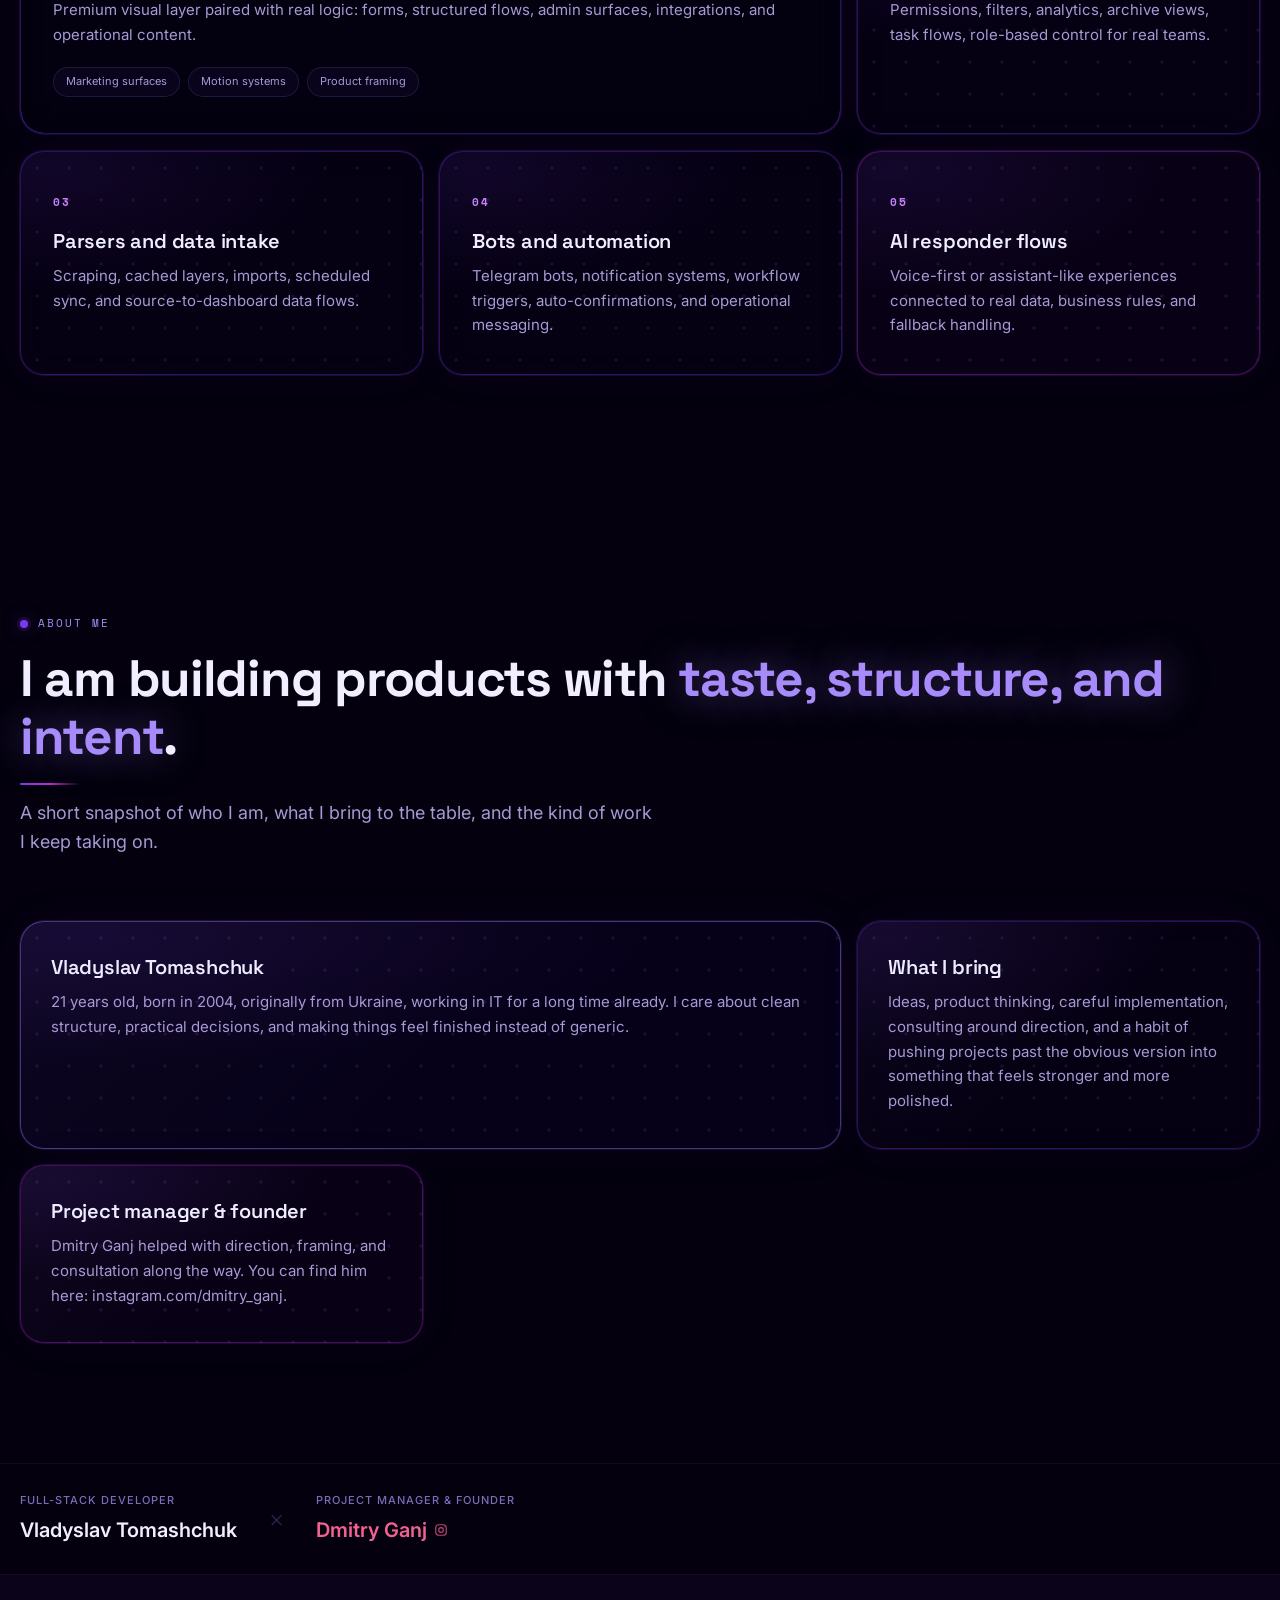
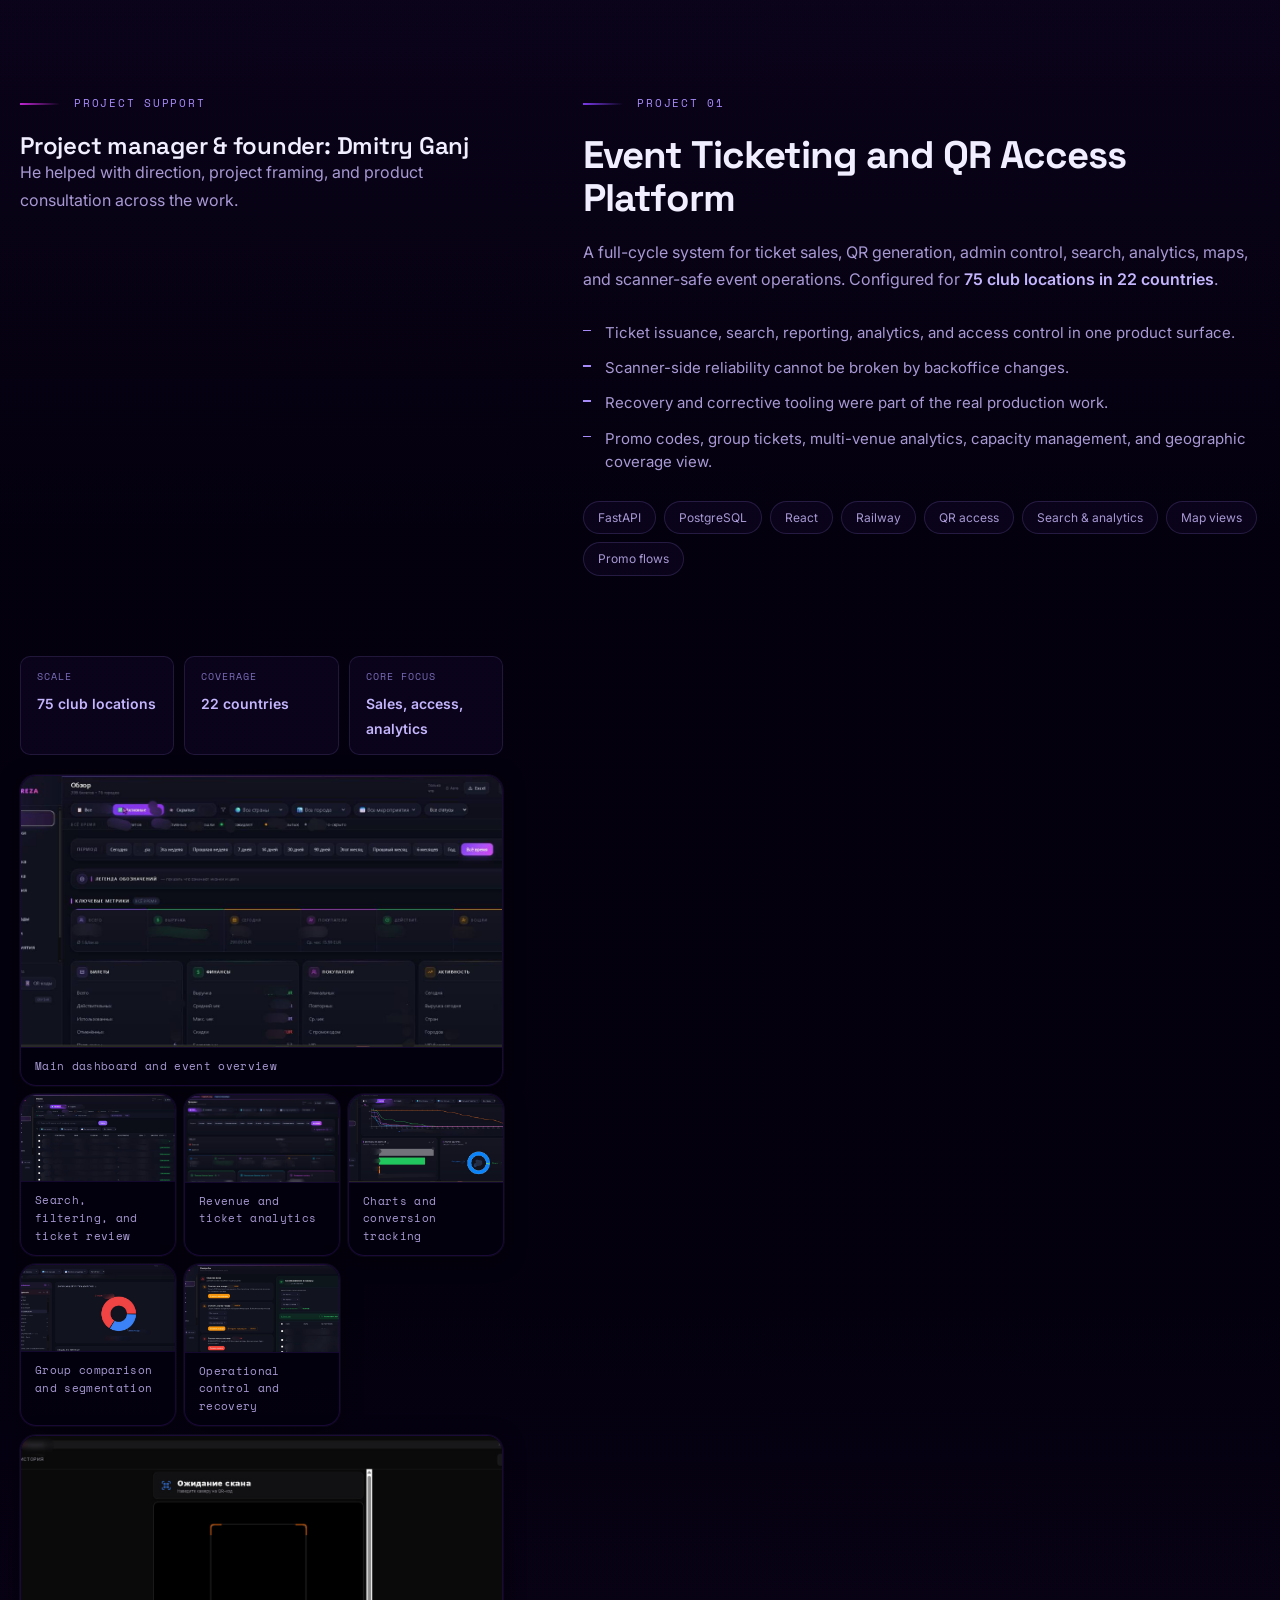
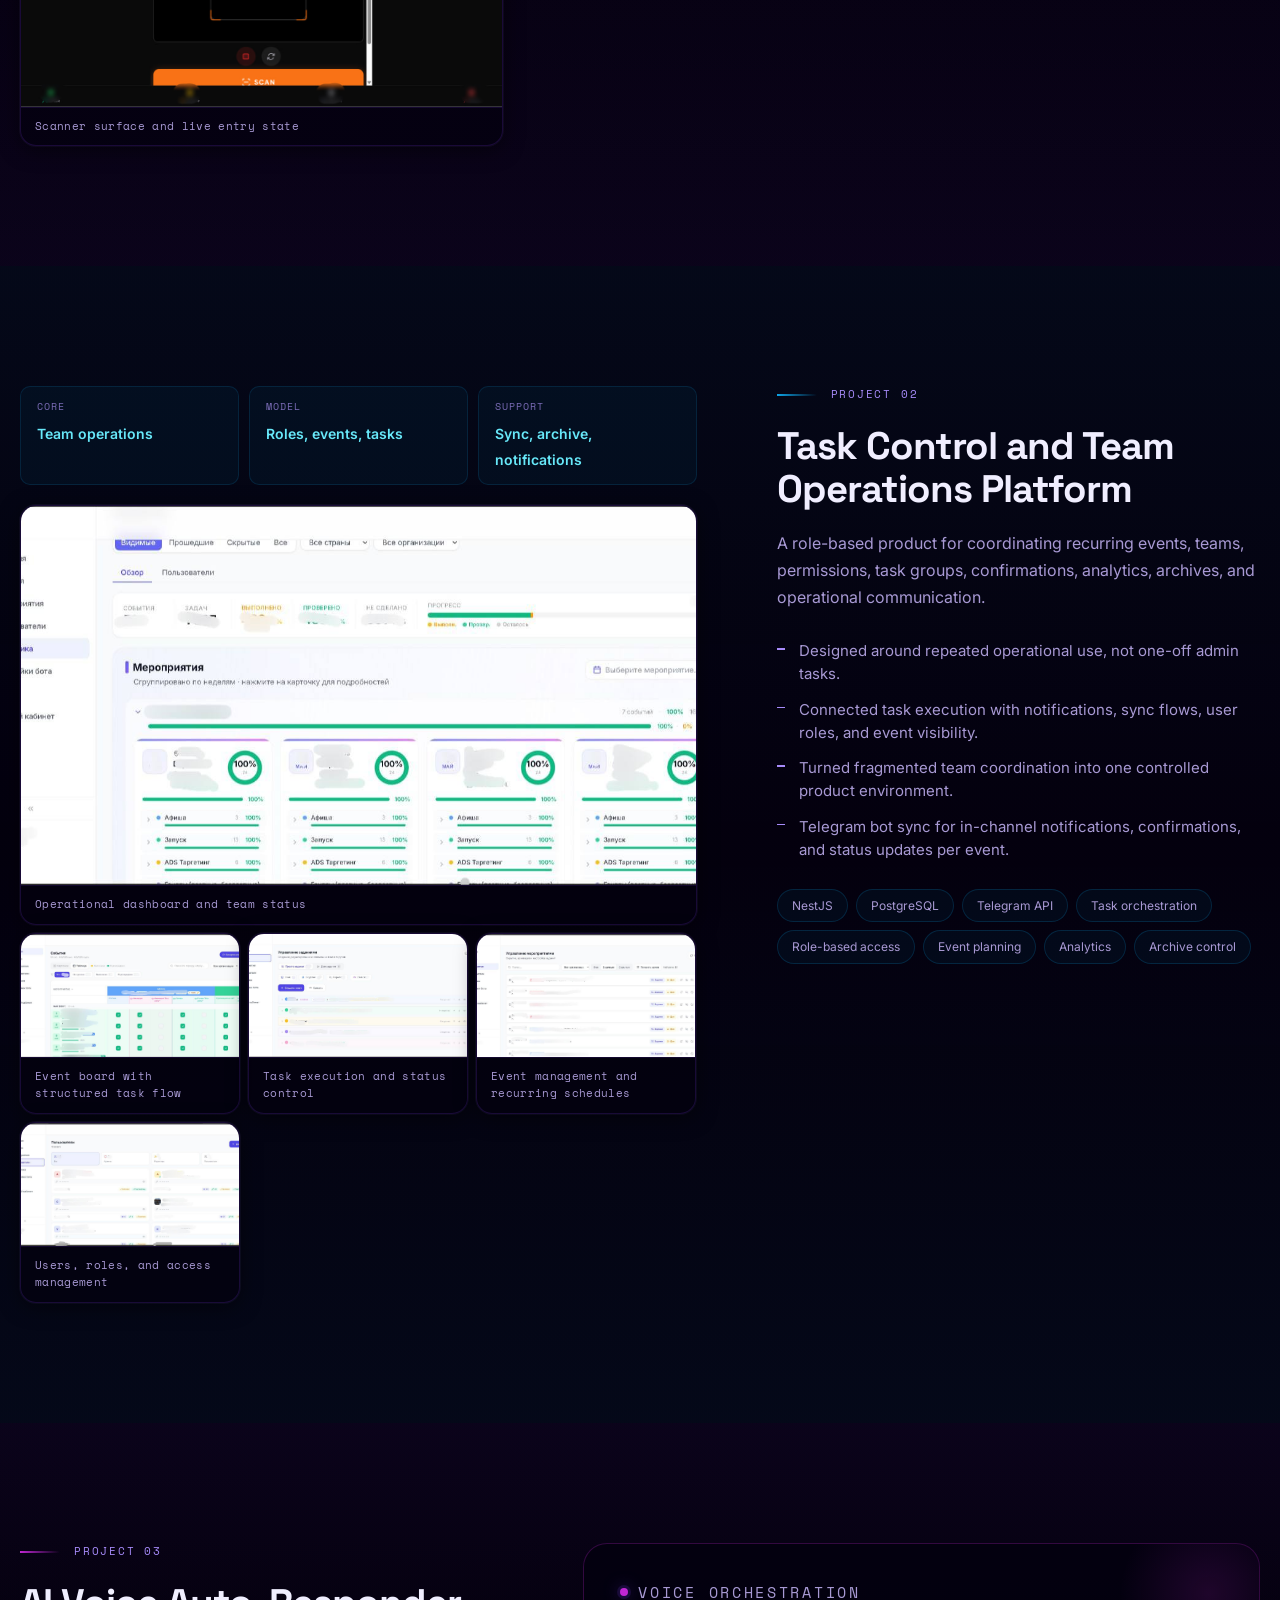
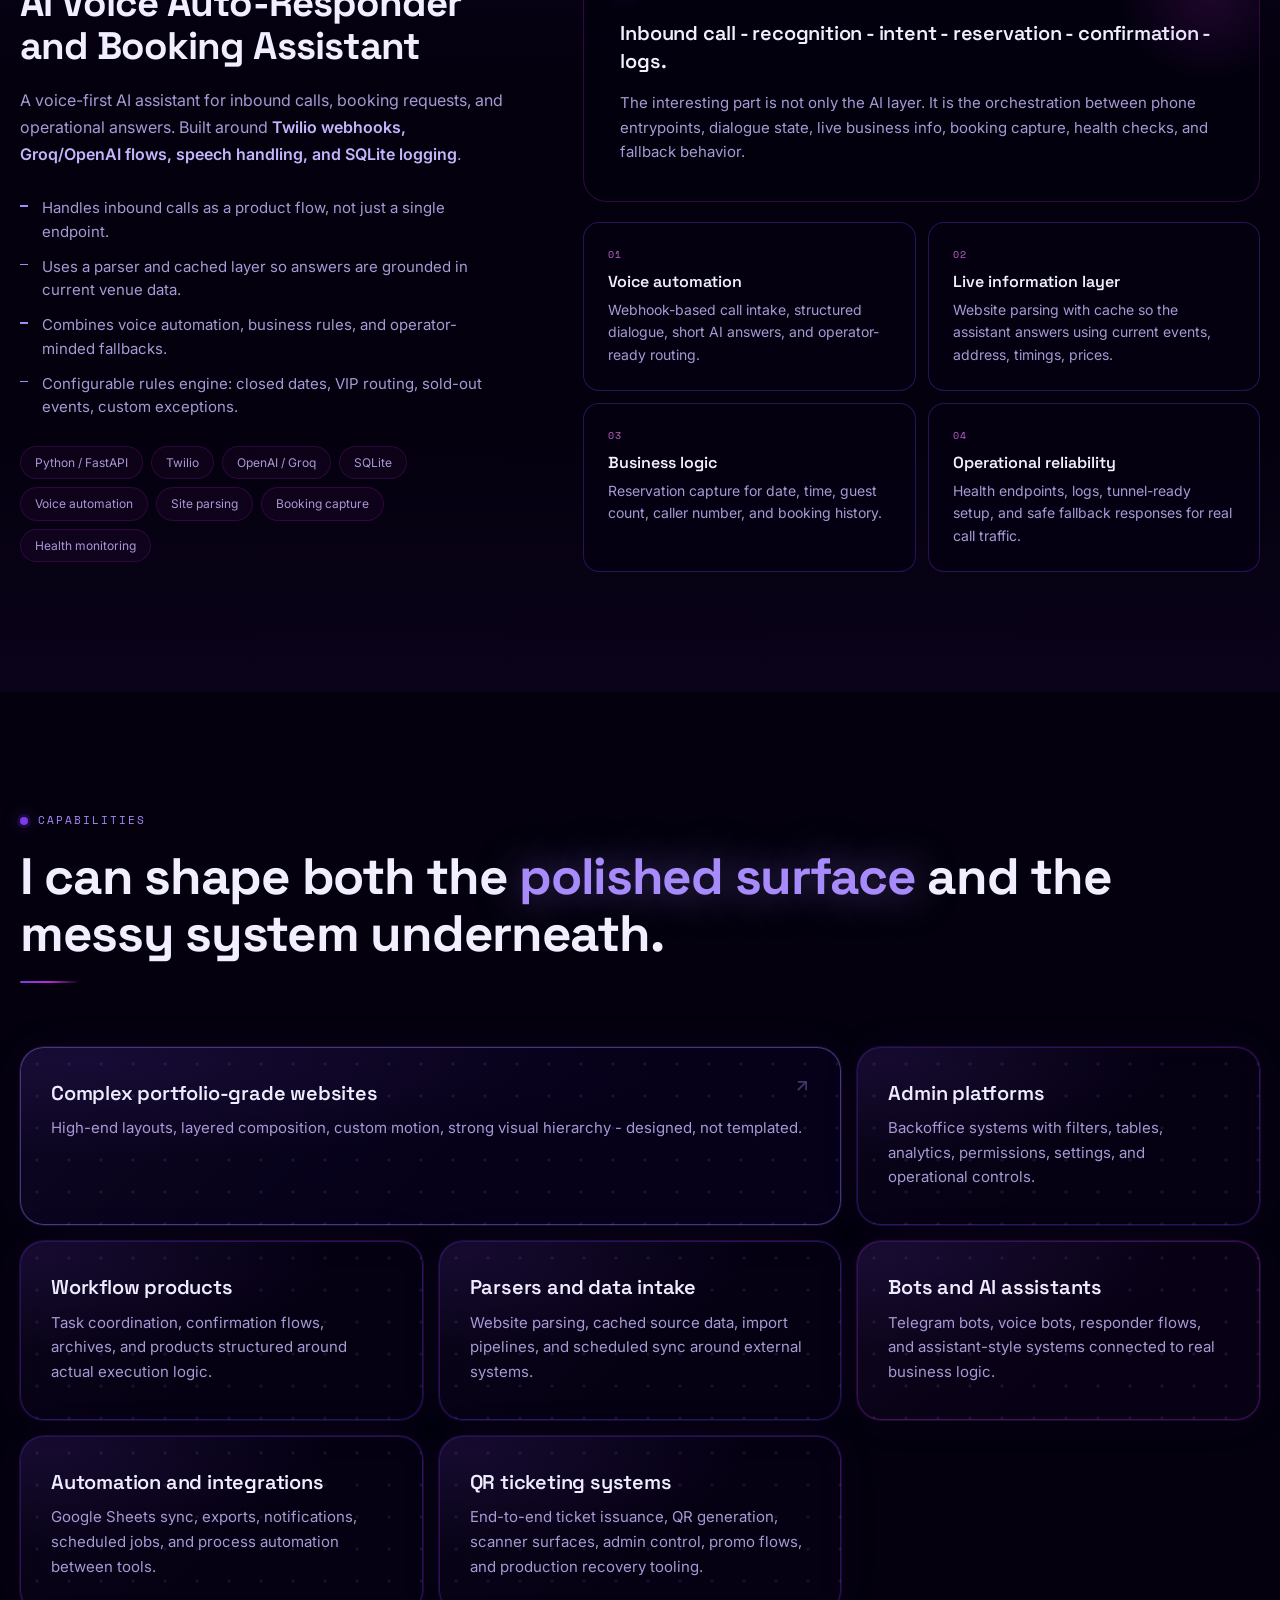
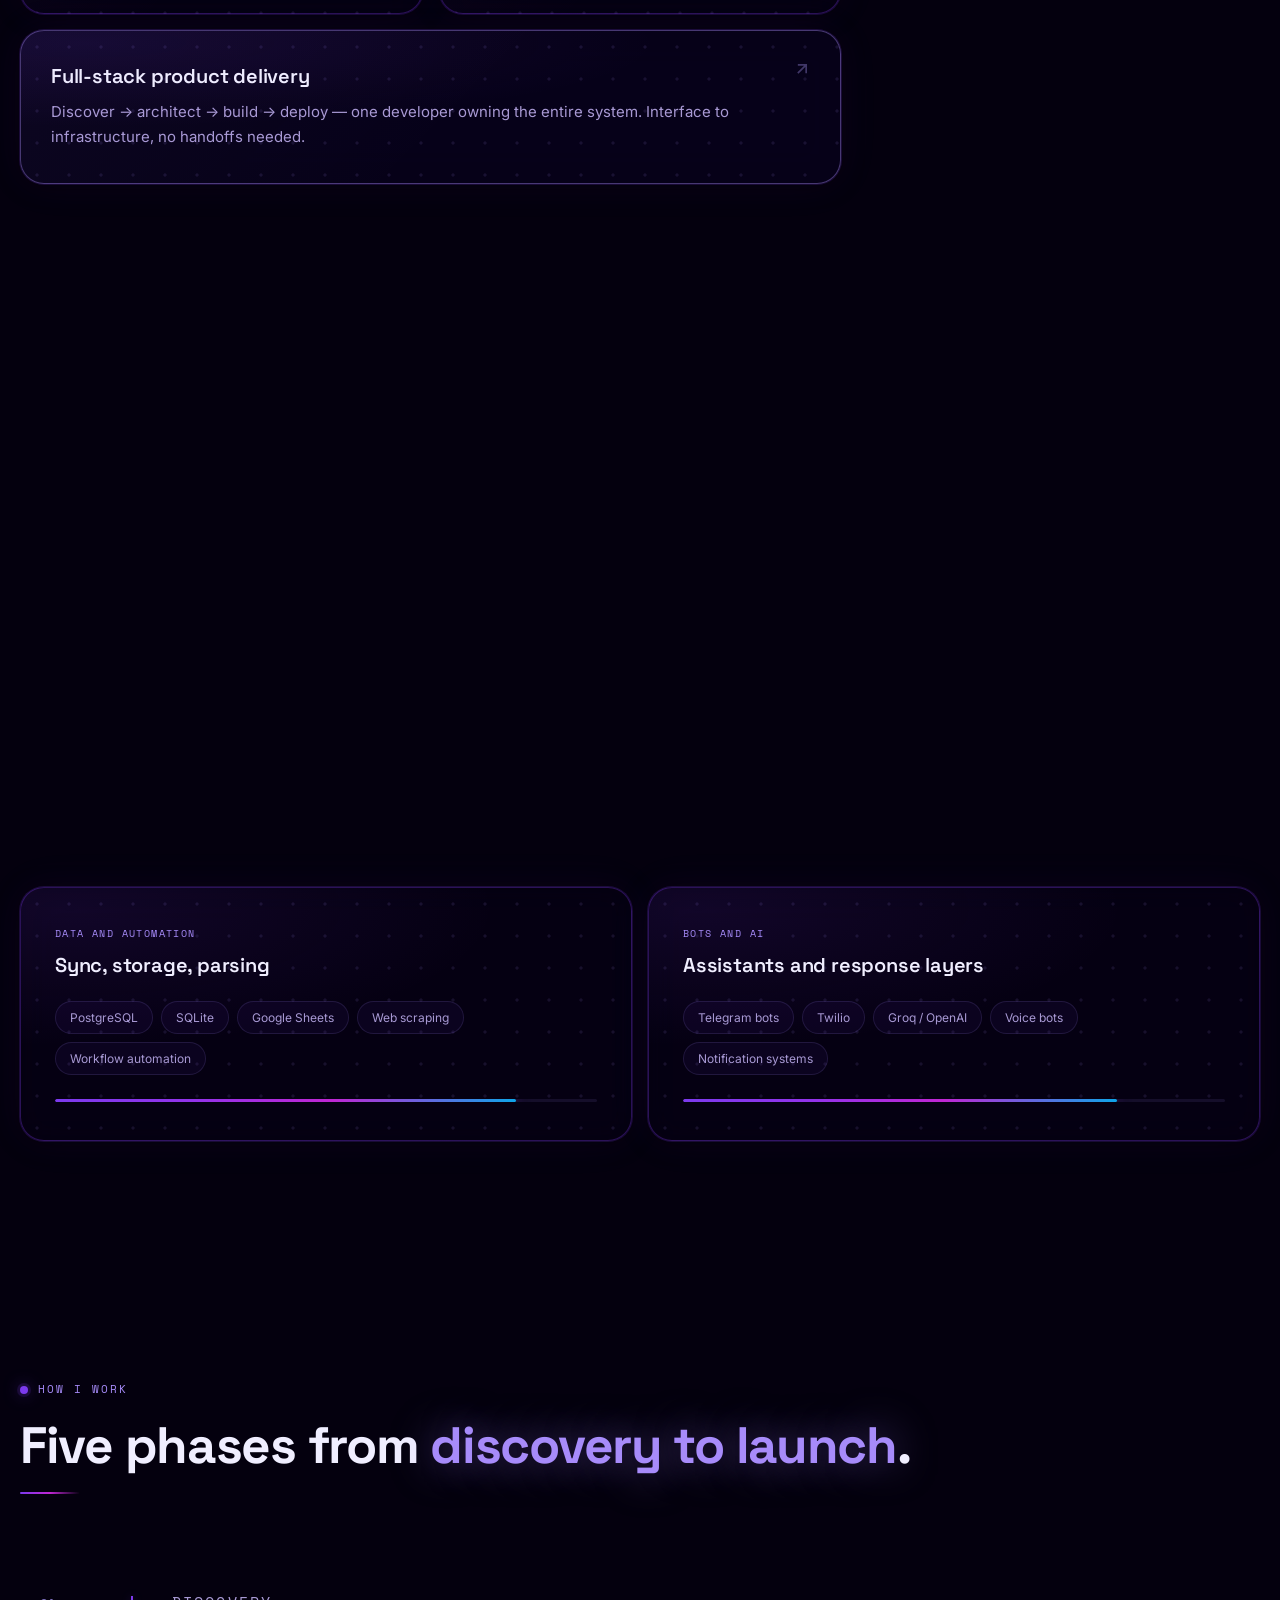
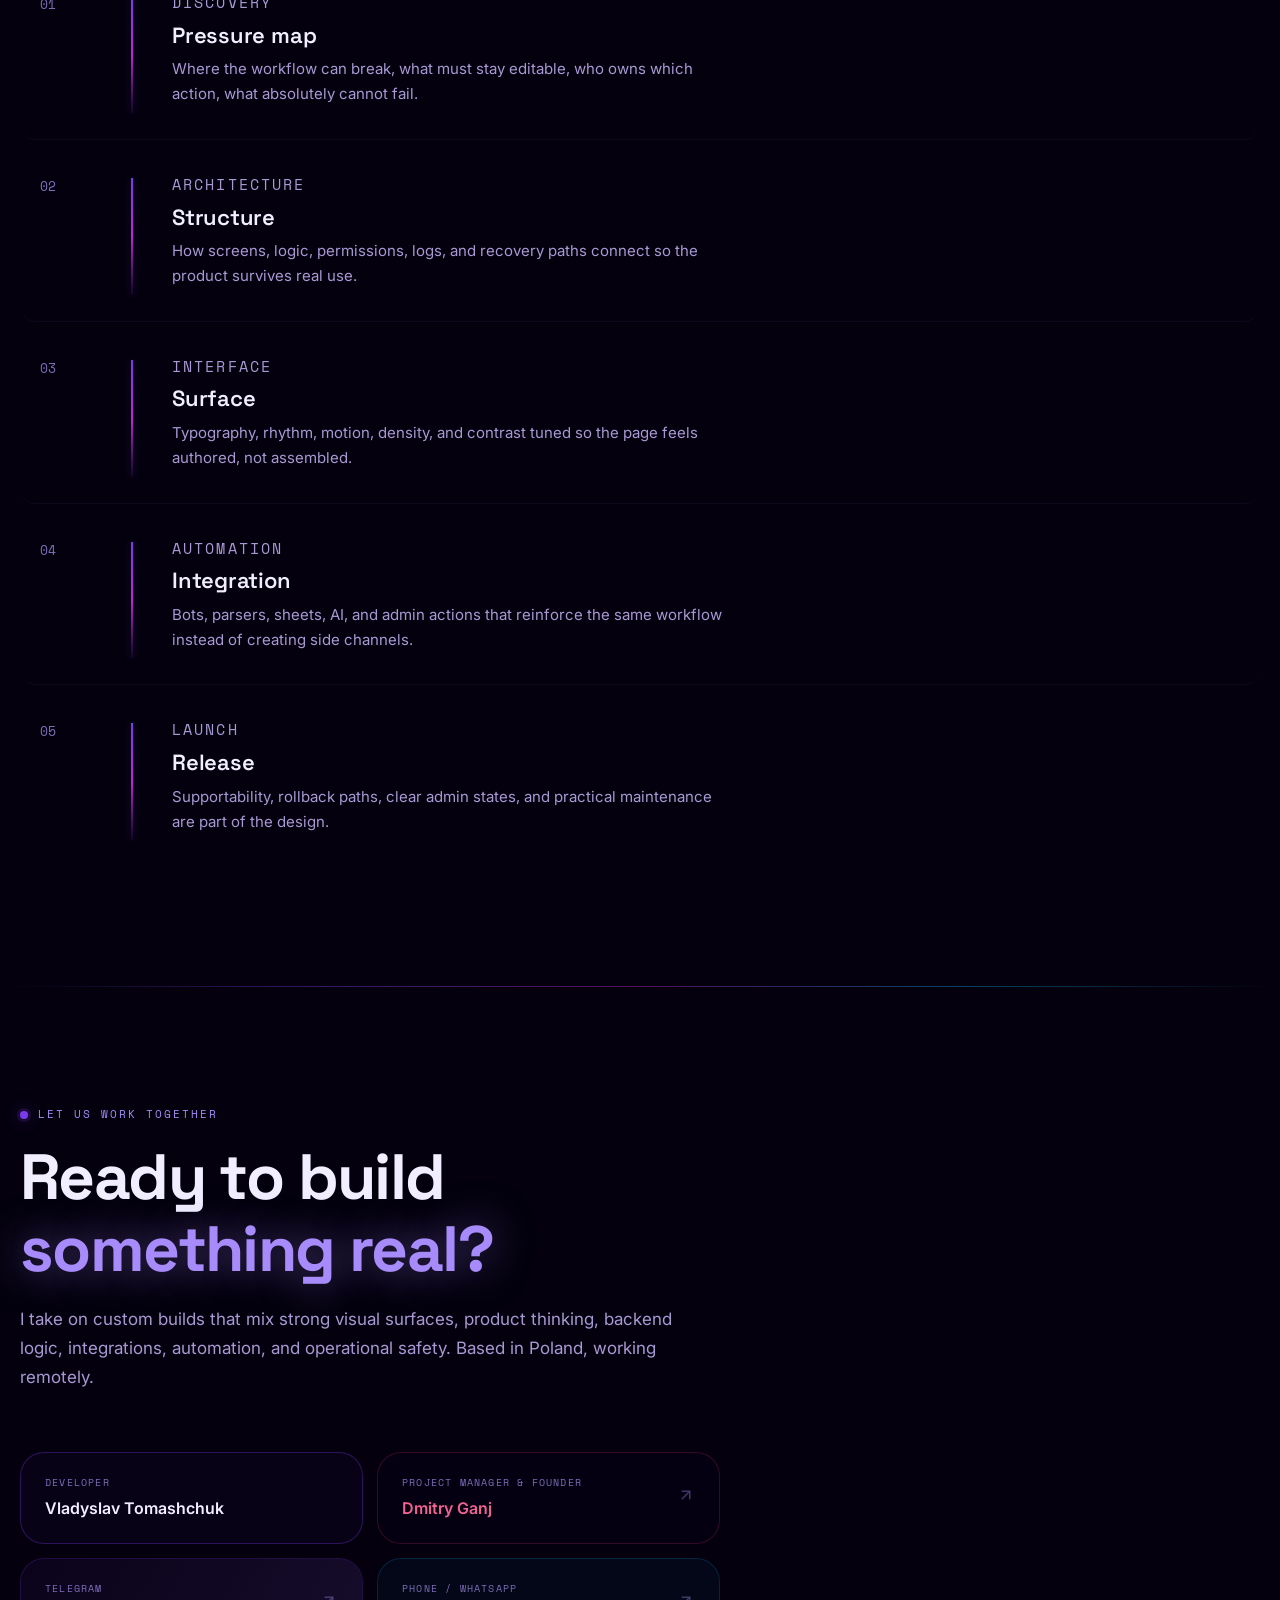
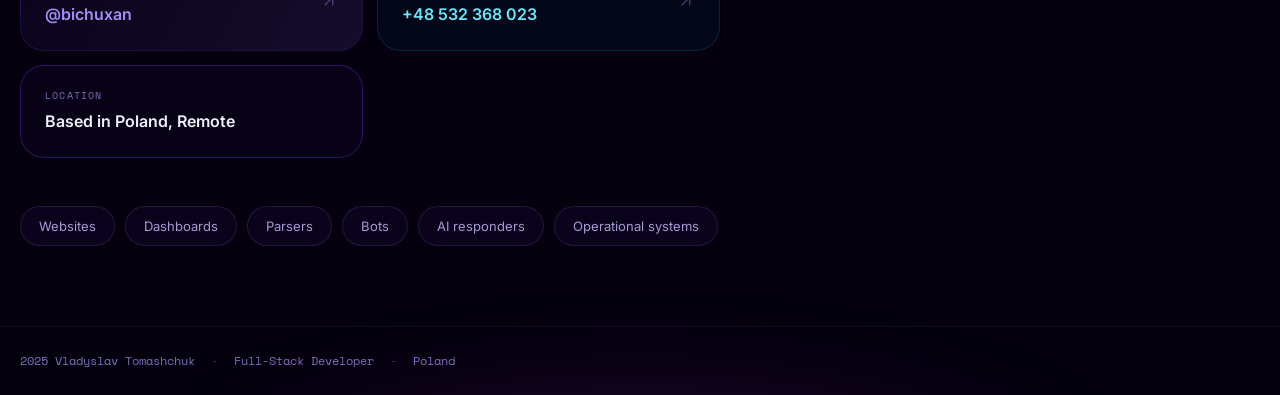
==== commit 7874ae04: "feat: 12 3d features, richer content, dmitry credits, how i build, tech badges, ufo easter egg, kona" ====
--- a/case-study.html
+++ b/case-study.html
@@ -148,7 +148,7 @@
             <span class="h1-line">Vladyslav</span>
             <span class="h1-line h1-glow">Tomashchuk</span>
           </h1>
-          <p class="hero-sub reveal" data-delay="240" data-i18n="hero.sub">I build custom websites, internal tools, admin platforms, parsers, bots, automation flows, and AI-assisted products - where design, backend logic, integrations, and operational safety behave like one system.</p>
+          <p class="hero-sub reveal" data-delay="240" data-i18n="hero.sub">Full-stack developer specialising in operational systems &#8212; custom websites, admin platforms, parsers, Telegram bots, AI voice responders, QR ticketing infrastructure, and process automation. Every layer from database to interface, delivered as a single coherent product. Based in Poland, working remotely across 22 countries.</p>
           <div class="hero-cta reveal" data-delay="360">
             <a class="btn-primary" href="#projects"><span data-i18n="hero.ctaPrimary">See selected builds</span><svg width="16" height="16" viewBox="0 0 24 24" fill="none" stroke="currentColor" stroke-width="2.5"><path d="M5 12h14M12 5l7 7-7 7"/></svg></a>
             <a class="btn-outline" href="#contact" data-i18n="hero.ctaSecondary">Get in touch</a>
@@ -254,9 +254,14 @@
         <div class="project-copy reveal-left">
           <p class="project-kicker"><span class="kicker-line"></span>Project 01</p>
           <h2 data-i18n="proj.01.h2">Event Ticketing and QR Access Platform</h2>
-          <p class="project-desc" data-i18n-html="proj.01.desc">A full-cycle system for ticket sales, QR generation, admin control, search, analytics, maps, and scanner-safe event operations. Configured for <strong>75 club locations in 22 countries</strong>.</p>
-          <ul class="project-facts"><li data-i18n="proj.01.f1">Ticket issuance, search, reporting, analytics, and access control in one product surface.</li><li data-i18n="proj.01.f2">Scanner-side reliability cannot be broken by backoffice changes.</li><li data-i18n="proj.01.f3">Recovery and corrective tooling were part of the real production work.</li></ul>
-          <div class="project-tags"><span>QR tickets</span><span>Search and order review</span><span>Analytics</span><span>Map views</span><span>Promo flows</span><span>Production recovery</span></div>
+          <p class="project-desc" data-i18n-html="proj.01.desc">A full-cycle production system for live events: QR ticket generation, scanner-safe door access, admin backoffice, cross-venue search, revenue analytics, geographic map view, and structured promo flows. Deployed across <strong>75 club locations in 22 countries</strong>, built to handle real operational pressure at scale.</p>
+          <ul class="project-facts">
+            <li data-i18n="proj.01.f1">Ticket issuance, guest search, revenue reporting, and access control in one coherent product surface.</li>
+            <li data-i18n="proj.01.f2">Scanner side is fully isolated &#8212; backoffice changes cannot break door access in any configuration.</li>
+            <li data-i18n="proj.01.f3">Production-grade recovery tooling: corrective flows, rollback paths, and audit logs for real incident handling.</li>
+            <li>Promo codes, group tickets, multi-venue analytics, capacity management, and geographic coverage view.</li>
+          </ul>
+          <div class="project-tags"><span>FastAPI</span><span>PostgreSQL</span><span>React</span><span>Railway</span><span>QR access</span><span>Search &amp; analytics</span><span>Map views</span><span>Promo flows</span></div>
         </div>
         <div class="project-visual reveal" data-delay="120">
           <div class="project-metrics"><div class="metric-chip"><span class="metric-label">Scale</span><strong>75 club locations</strong></div><div class="metric-chip"><span class="metric-label">Coverage</span><strong>22 countries</strong></div><div class="metric-chip"><span class="metric-label">Core focus</span><strong>Sales, access, analytics</strong></div></div>
@@ -277,9 +282,14 @@
         <div class="project-copy reveal-left">
           <p class="project-kicker"><span class="kicker-line kicker-cyan"></span>Project 02</p>
           <h2 data-i18n="proj.02.h2">Task Control and Team Operations Platform</h2>
-          <p class="project-desc" data-i18n="proj.02.desc">A role-based product for coordinating recurring events, teams, permissions, task groups, confirmations, analytics, archives, and operational communication.</p>
-          <ul class="project-facts"><li data-i18n="proj.02.f1">Designed around repeated operational use, not one-off admin tasks.</li><li data-i18n="proj.02.f2">Connected task execution with notifications, sync flows, user roles, and event visibility.</li><li data-i18n="proj.02.f3">Turned fragmented team coordination into one controlled product environment.</li></ul>
-          <div class="project-tags project-tags-cyan"><span>Task orchestration</span><span>Event planning</span><span>Role-based access</span><span>Telegram notifications</span><span>Analytics</span><span>Archive control</span></div>
+          <p class="project-desc" data-i18n="proj.02.desc">A role-based internal platform built for high-frequency operational teams &#8212; recurring event coordination, multi-layer permission hierarchies, structured task flows, Telegram bot sync, rich searchable archives, and live analytics. Purpose-built to replace fragmented spreadsheets and chat coordination with a single controlled product environment.</p>
+          <ul class="project-facts">
+            <li data-i18n="proj.02.f1">Multi-layer permission model: owner &#8594; manager &#8594; coordinator &#8594; staff &#8594; view-only.</li>
+            <li data-i18n="proj.02.f2">Task pipeline with assignment, deadlines, status tracking, completion logs, and confirmation flows.</li>
+            <li data-i18n="proj.02.f3">Recurring event model &#8212; one setup, infinite executions with automatic state cloning.</li>
+            <li>Telegram bot sync for in-channel notifications, confirmations, and status updates per event.</li>
+          </ul>
+          <div class="project-tags project-tags-cyan"><span>NestJS</span><span>PostgreSQL</span><span>Telegram API</span><span>Task orchestration</span><span>Role-based access</span><span>Event planning</span><span>Analytics</span><span>Archive control</span></div>
         </div>
         <div class="project-visual reveal" data-delay="120">
           <div class="project-metrics"><div class="metric-chip metric-chip-cyan"><span class="metric-label">Core</span><strong>Team operations</strong></div><div class="metric-chip metric-chip-cyan"><span class="metric-label">Model</span><strong>Roles, events, tasks</strong></div><div class="metric-chip metric-chip-cyan"><span class="metric-label">Support</span><strong>Sync, archive, notifications</strong></div></div>
@@ -298,9 +308,14 @@
         <div class="project-copy reveal-left">
           <p class="project-kicker"><span class="kicker-line kicker-magenta"></span>Project 03</p>
           <h2 data-i18n="proj.03.h2">AI Voice Auto-Responder and Booking Assistant</h2>
-          <p class="project-desc" data-i18n-html="proj.03.desc">A voice-first AI assistant for inbound calls, booking requests, and operational answers. Built around <strong>Twilio webhooks, Groq/OpenAI flows, speech handling, and SQLite logging</strong>.</p>
-          <ul class="project-facts"><li data-i18n="proj.03.f1">Handles inbound calls as a product flow, not just a single endpoint.</li><li data-i18n="proj.03.f2">Uses a parser and cached layer so answers are grounded in current venue data.</li><li data-i18n="proj.03.f3">Combines voice automation, business rules, and operator-minded fallbacks.</li></ul>
-          <div class="project-tags project-tags-magenta"><span>AI voice flows</span><span>Twilio webhooks</span><span>Site parsing</span><span>Booking automation</span><span>SQLite logs</span><span>SMS confirmation</span></div>
+          <p class="project-desc" data-i18n-html="proj.03.desc">A production AI voice system for inbound calls: Twilio webhook intake, speech-to-text, intent parsing, live venue data cache (events, pricing, capacity), structured booking capture, and graceful operator routing. Handles real call traffic 24/7 and is designed as a complete product flow &#8212; not just a single AI endpoint. Built with <strong>Python, FastAPI, Twilio, OpenAI/Groq, and SQLite</strong>.</p>
+          <ul class="project-facts">
+            <li data-i18n="proj.03.f1">Inbound call &#8594; STT &#8594; intent detection &#8594; venue data &#8594; answer &#8594; confirmation &#8594; logs. Every step handled.</li>
+            <li data-i18n="proj.03.f2">Live venue parser: events, pricing, capacity, schedule &#8212; cached, always current, always grounded.</li>
+            <li data-i18n="proj.03.f3">Graceful fallback: routes to a human operator with full call context when confidence is low.</li>
+            <li>Configurable rules engine: closed dates, VIP routing, sold-out events, custom exceptions.</li>
+          </ul>
+          <div class="project-tags project-tags-magenta"><span>Python / FastAPI</span><span>Twilio</span><span>OpenAI / Groq</span><span>SQLite</span><span>Voice automation</span><span>Site parsing</span><span>Booking capture</span><span>Health monitoring</span></div>
         </div>
         <div class="ai-board reveal" data-delay="120">
           <article class="ai-core"><p class="eyebrow eyebrow-sm"><span class="eyebrow-dot eyebrow-dot-magenta"></span>Voice orchestration</p><h3>Inbound call - recognition - intent - reservation - confirmation - logs.</h3><p>The interesting part is not only the AI layer. It is the orchestration between phone entrypoints, dialogue state, live business info, booking capture, health checks, and fallback behavior.</p></article>
@@ -325,6 +340,8 @@
         <article class="cap-card reveal" data-delay="240"><h3 data-i18n="cap.04.h3">Parsers and data intake</h3><p data-i18n="cap.04.p">Website parsing, cached source data, import pipelines, and scheduled sync around external systems.</p></article>
         <article class="cap-card cap-dark reveal" data-delay="320"><h3 data-i18n="cap.05.h3">Bots and AI assistants</h3><p data-i18n="cap.05.p">Telegram bots, voice bots, responder flows, and assistant-style systems connected to real business logic.</p></article>
         <article class="cap-card reveal" data-delay="400"><h3 data-i18n="cap.06.h3">Automation and integrations</h3><p data-i18n="cap.06.p">Google Sheets sync, exports, notifications, scheduled jobs, and process automation between tools.</p></article>
+        <article class="cap-card reveal" data-delay="480"><h3>QR ticketing systems</h3><p>End-to-end ticket issuance, QR generation, scanner surfaces, admin control, promo flows, and production recovery tooling.</p></article>
+        <article class="cap-card cap-featured reveal" data-delay="560"><h3>Full-stack product delivery</h3><p>Discover &#8594; architect &#8594; build &#8594; deploy &#8212; one developer owning the entire system. Interface to infrastructure, no handoffs needed.</p><div class="cap-arrow"><svg width="20" height="20" viewBox="0 0 24 24" fill="none" stroke="currentColor" stroke-width="2"><path d="M7 17L17 7M7 7h10v10"/></svg></div></article>
       </div>
     </section>
     <section class="stack-section shell section-anchor" id="stack">
